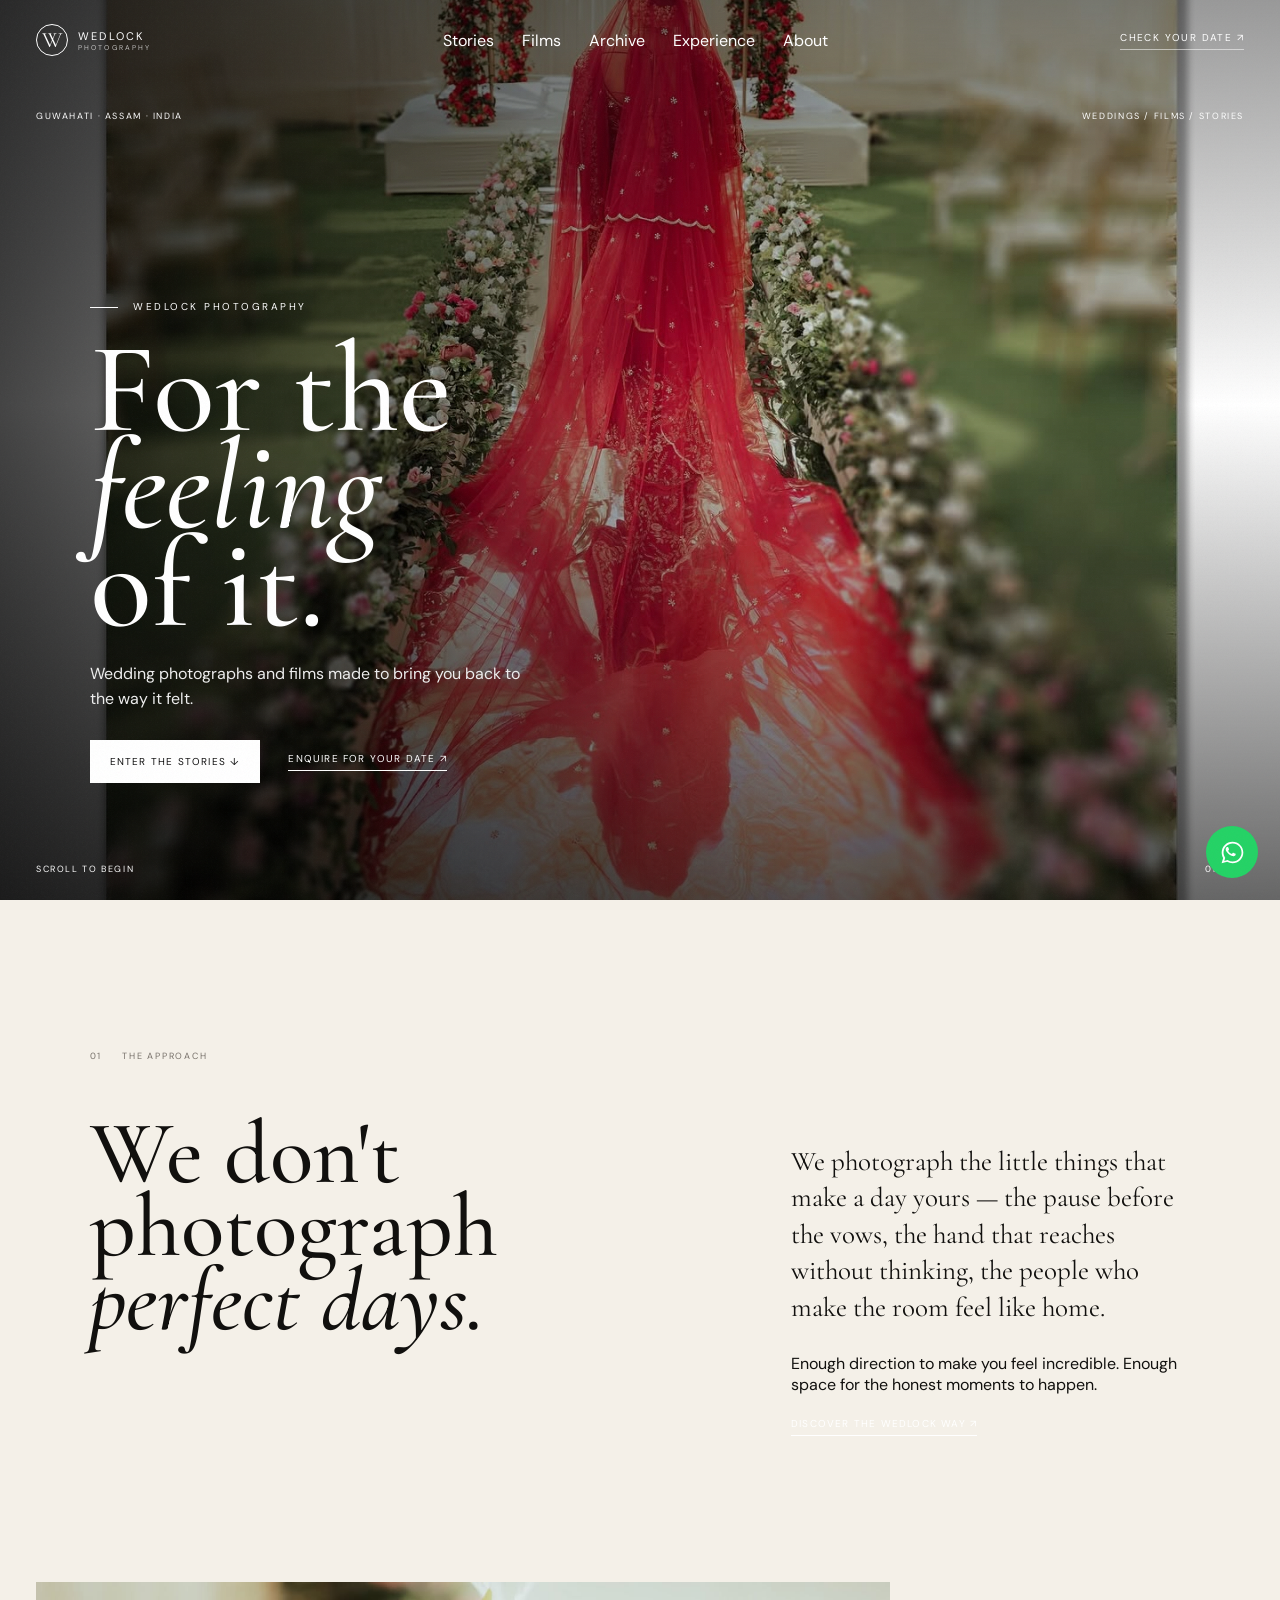
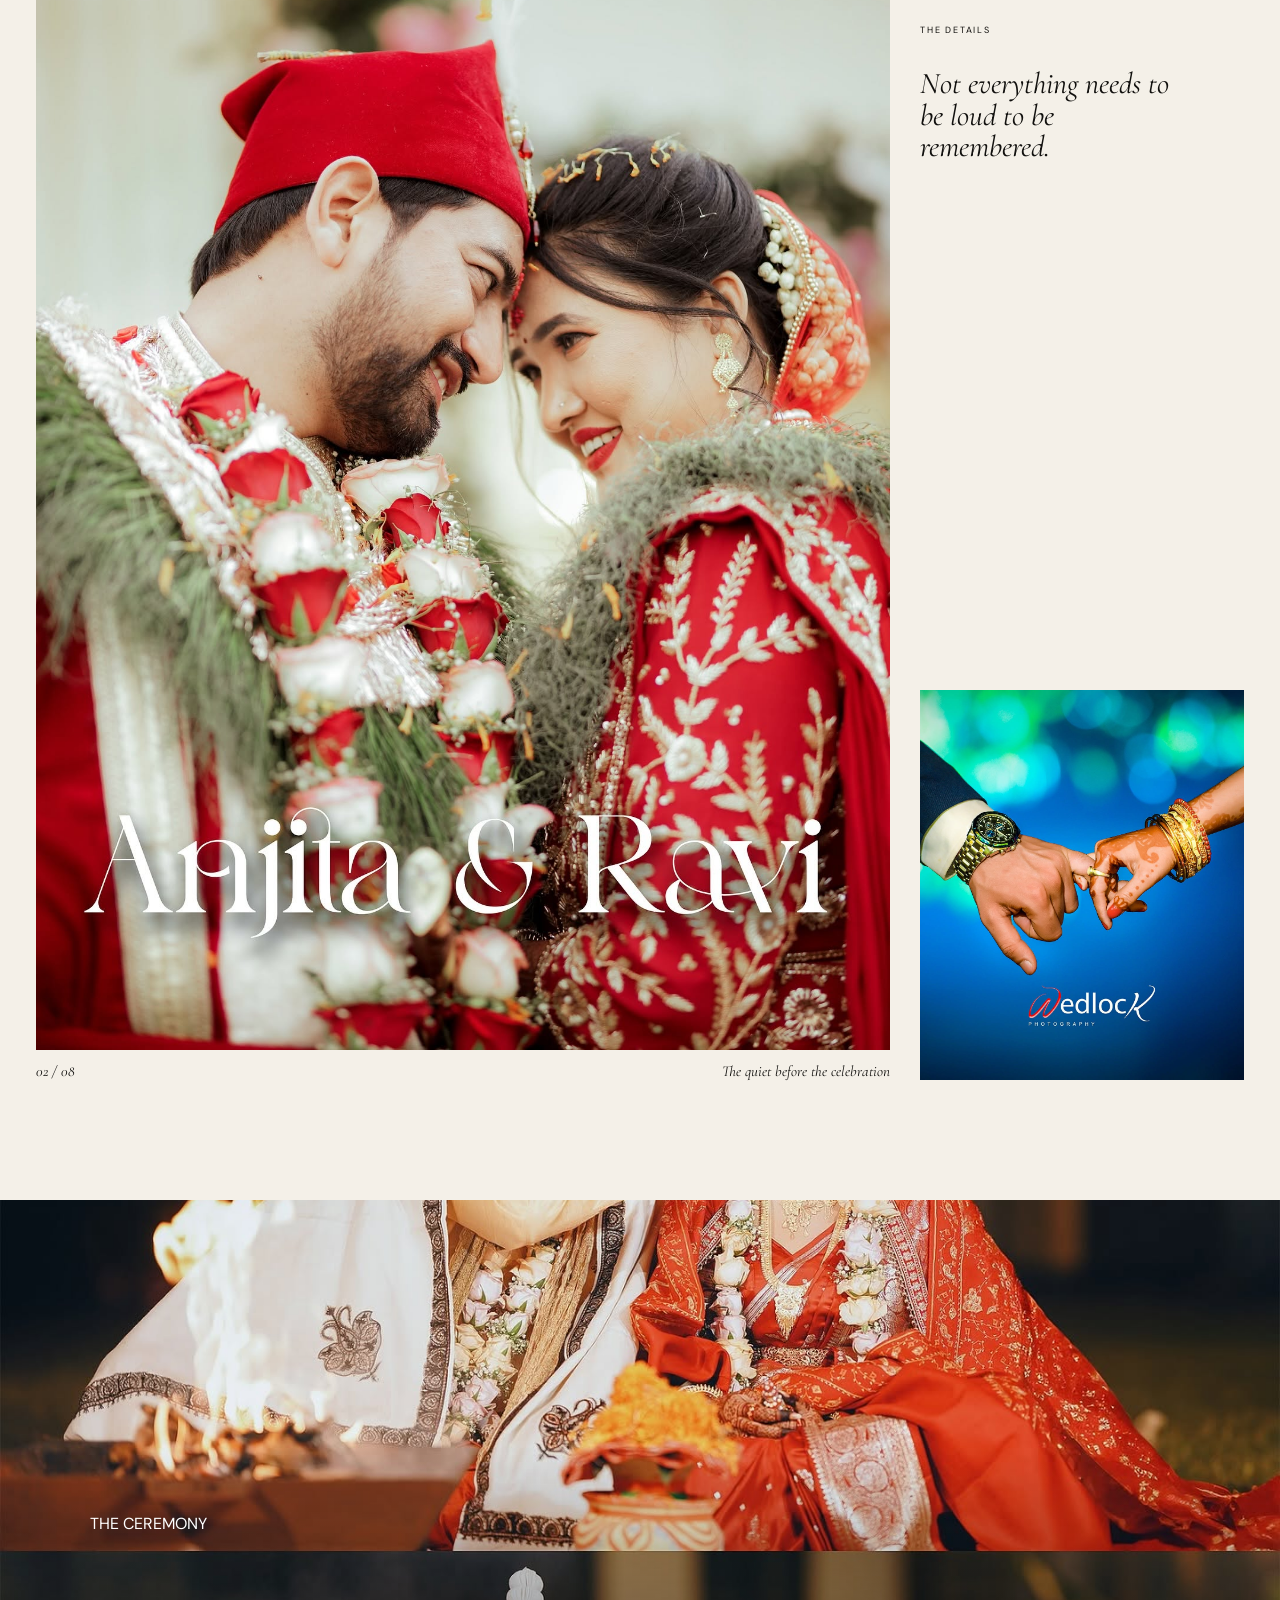
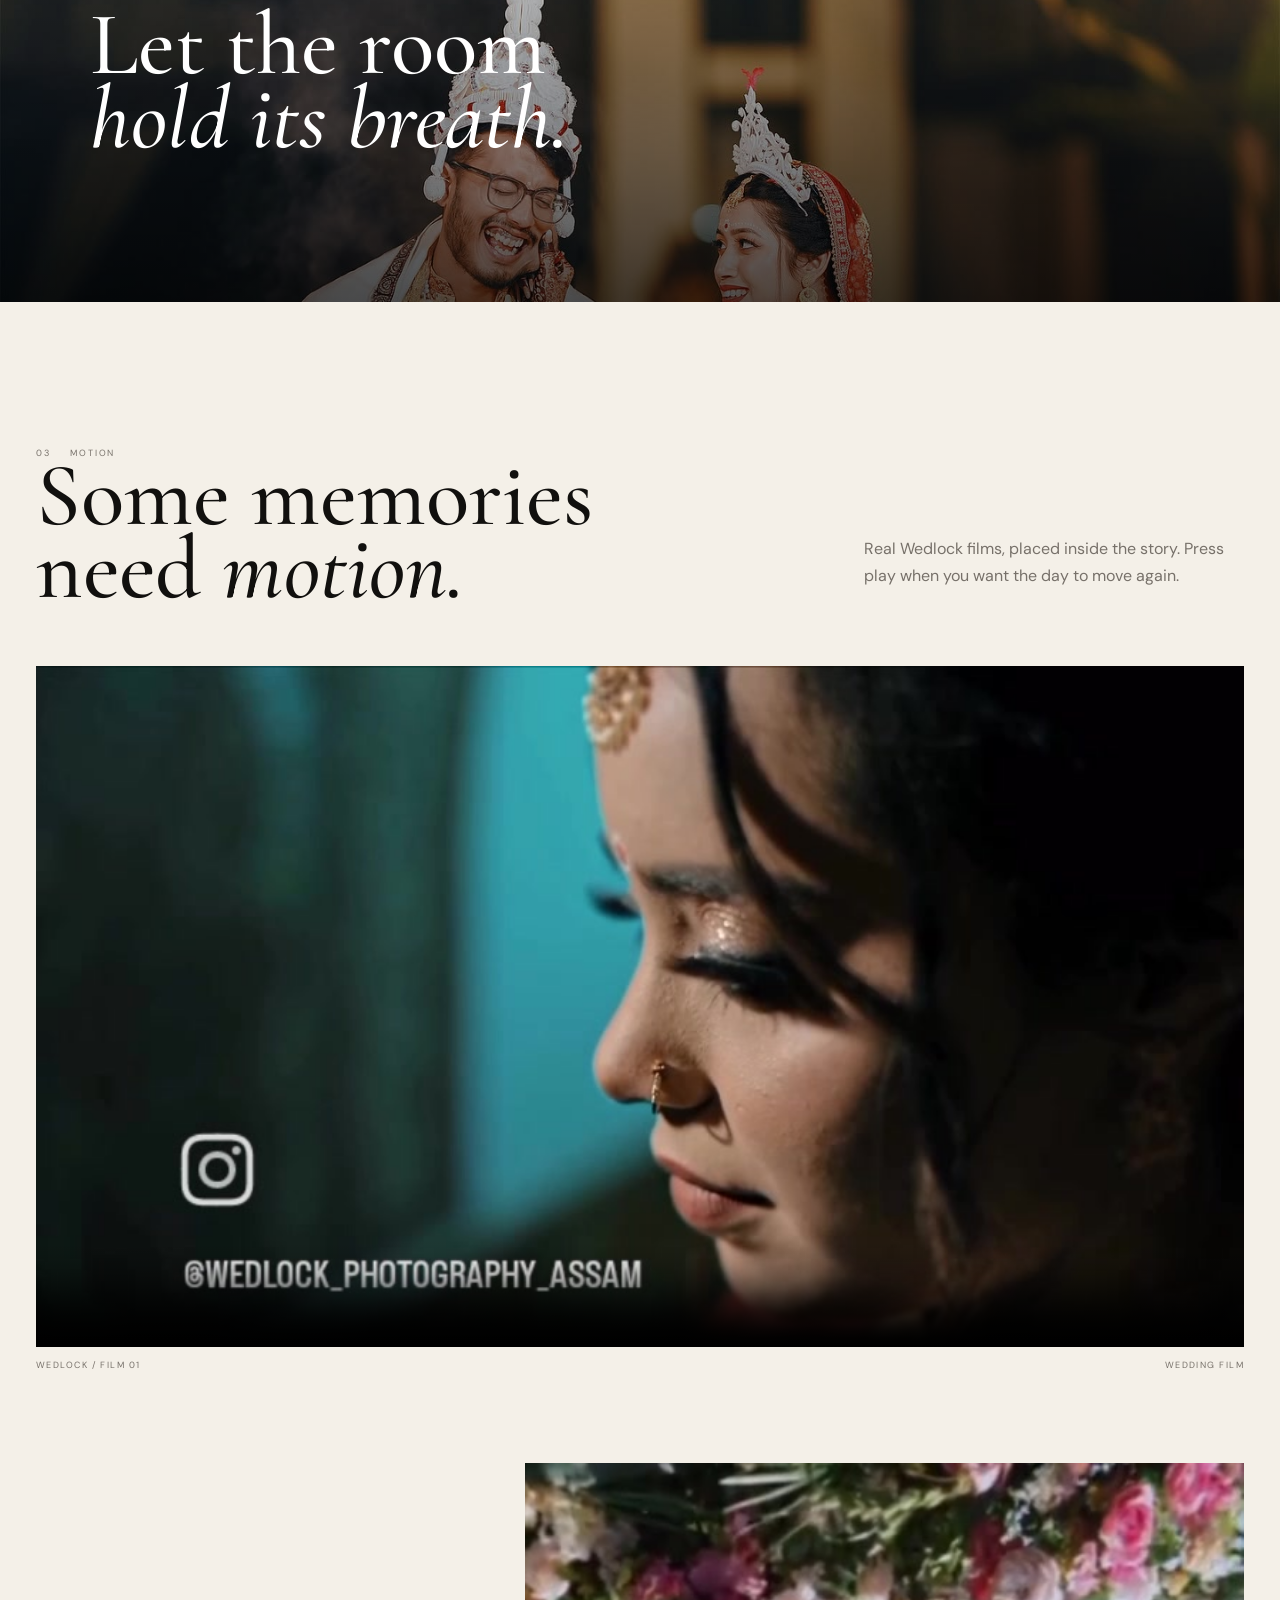
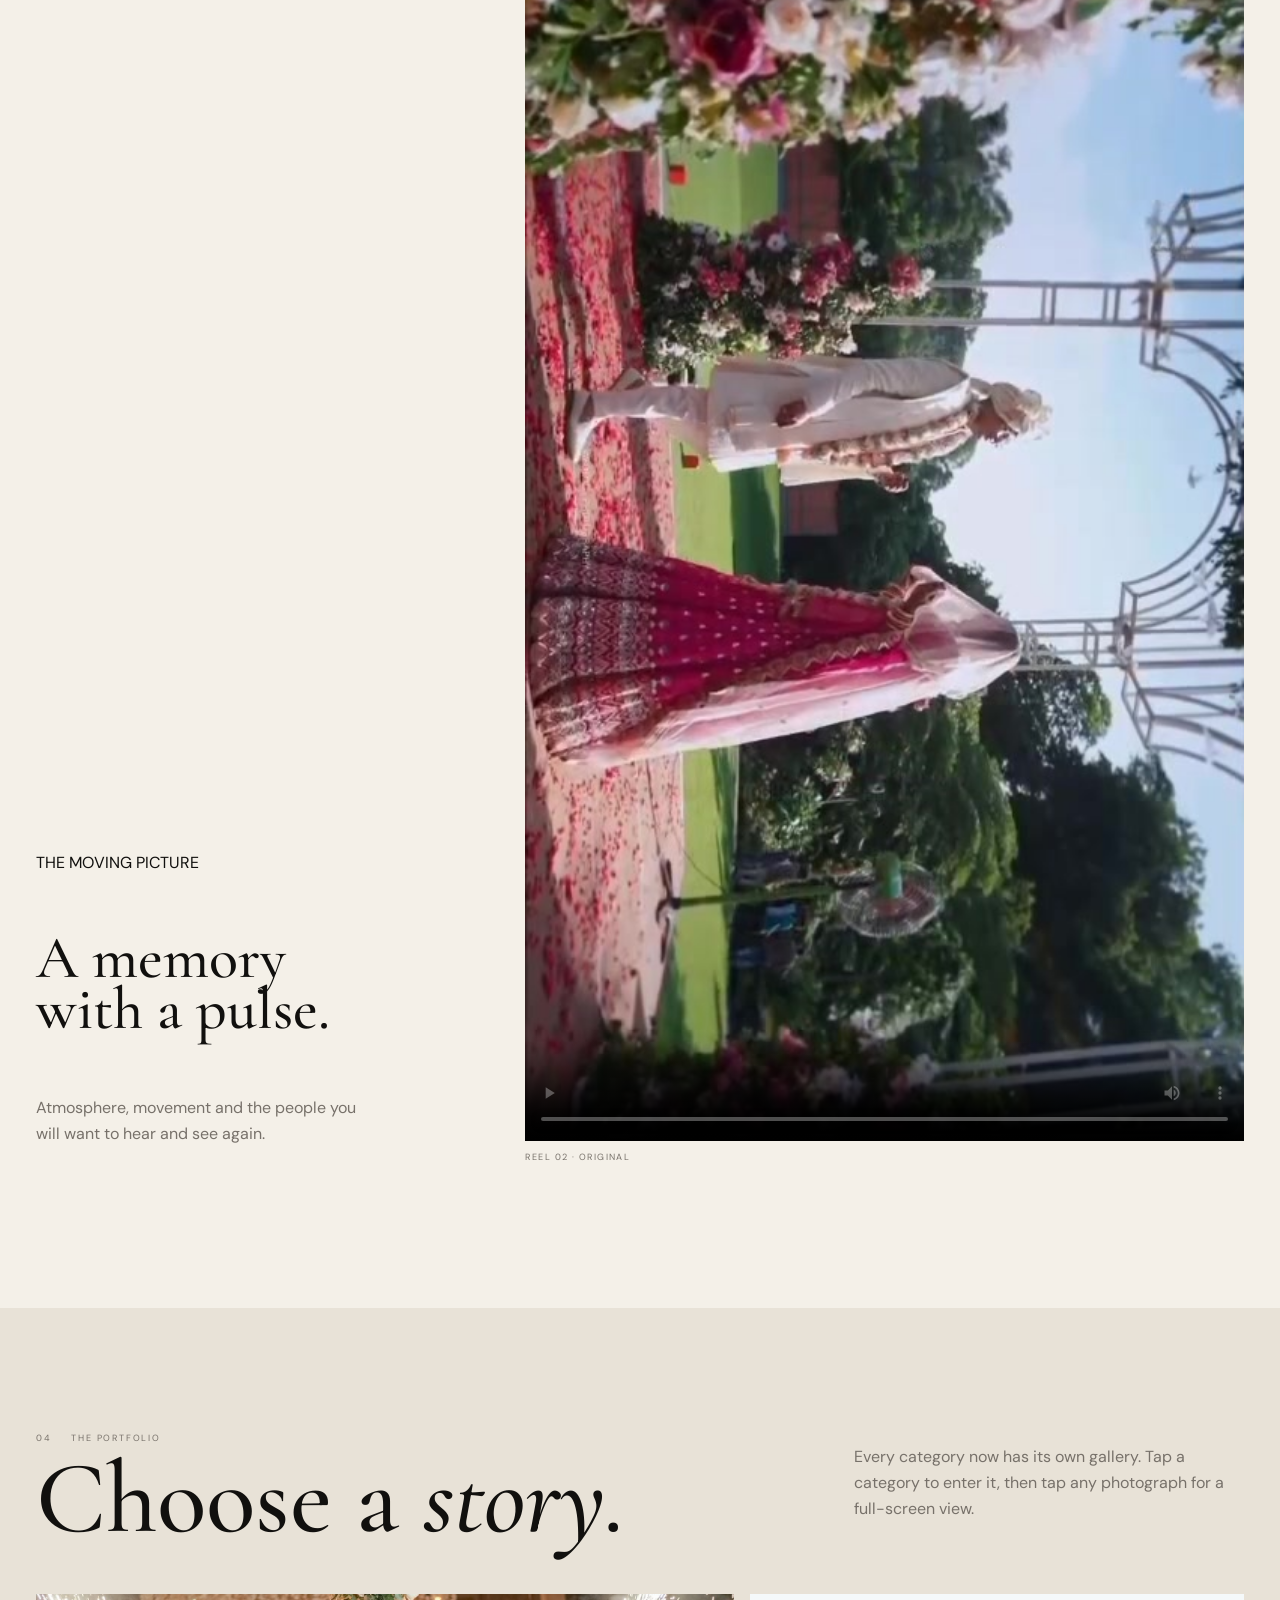
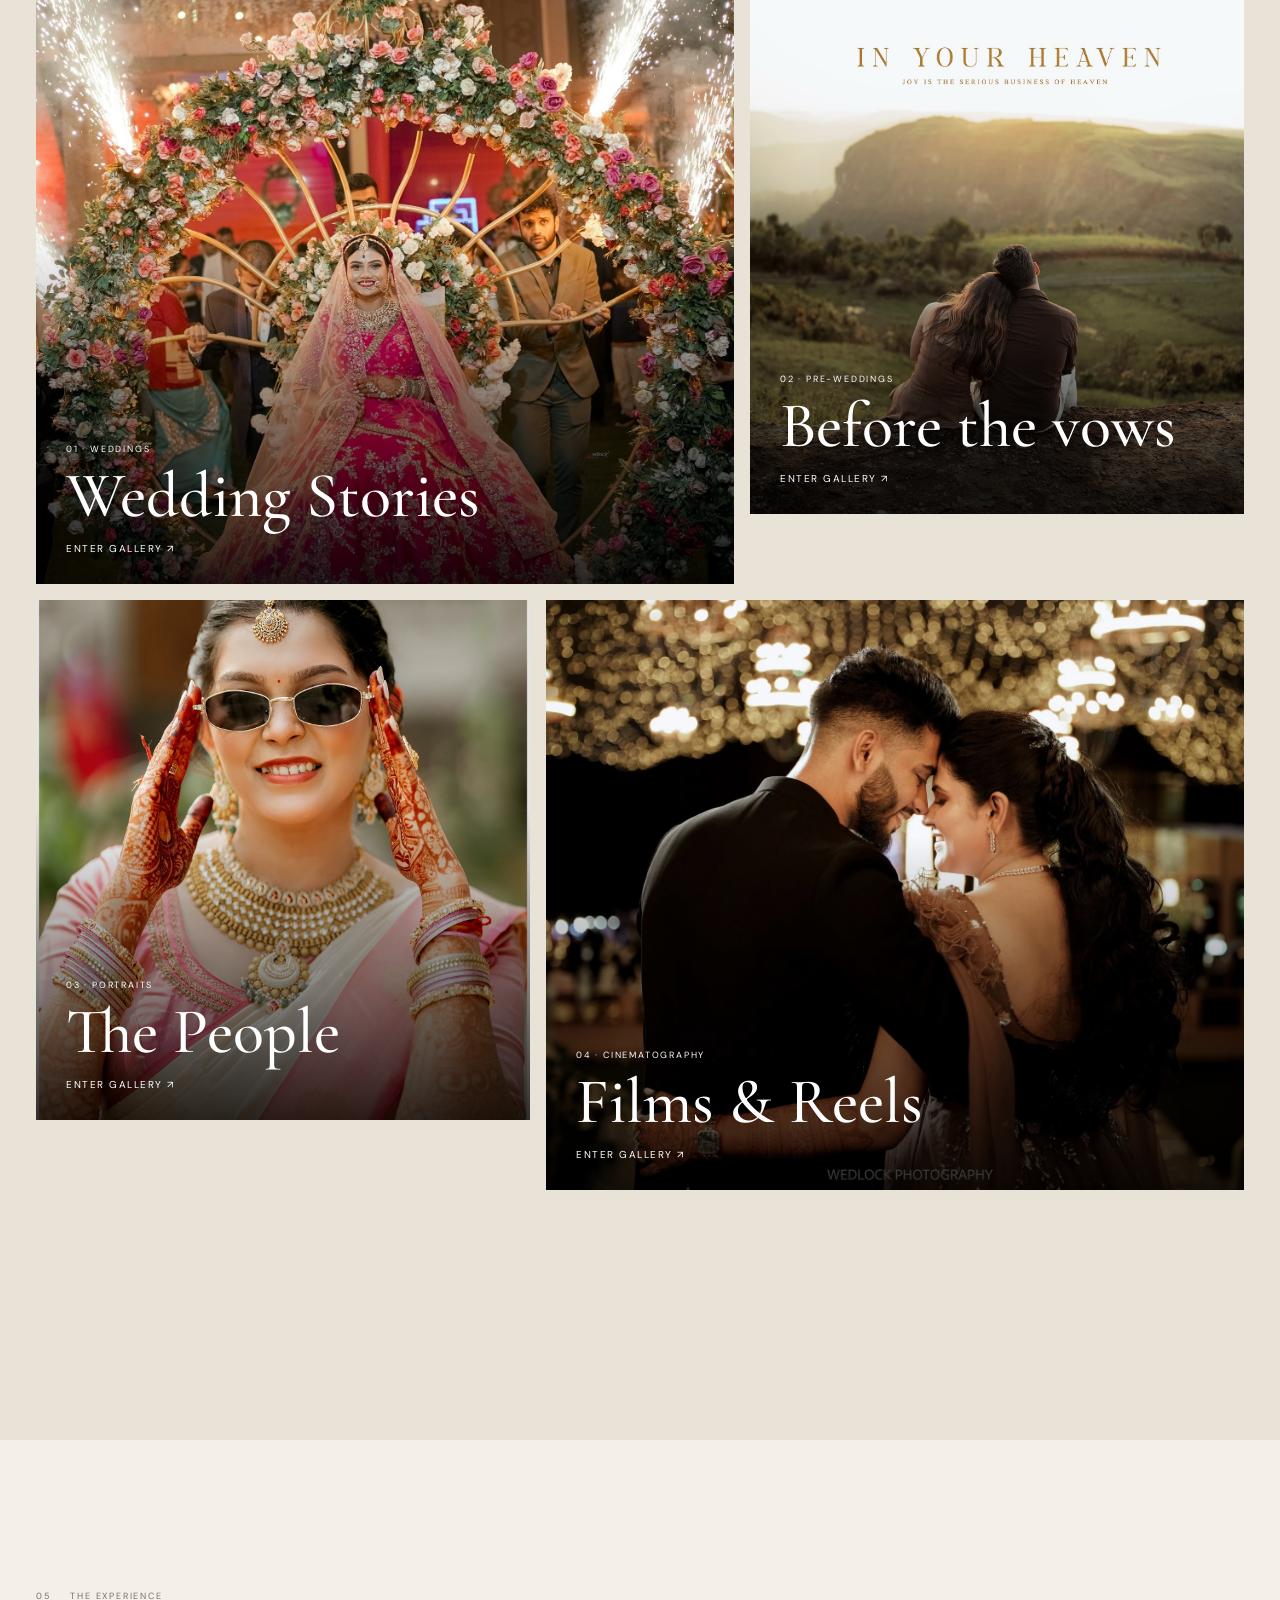
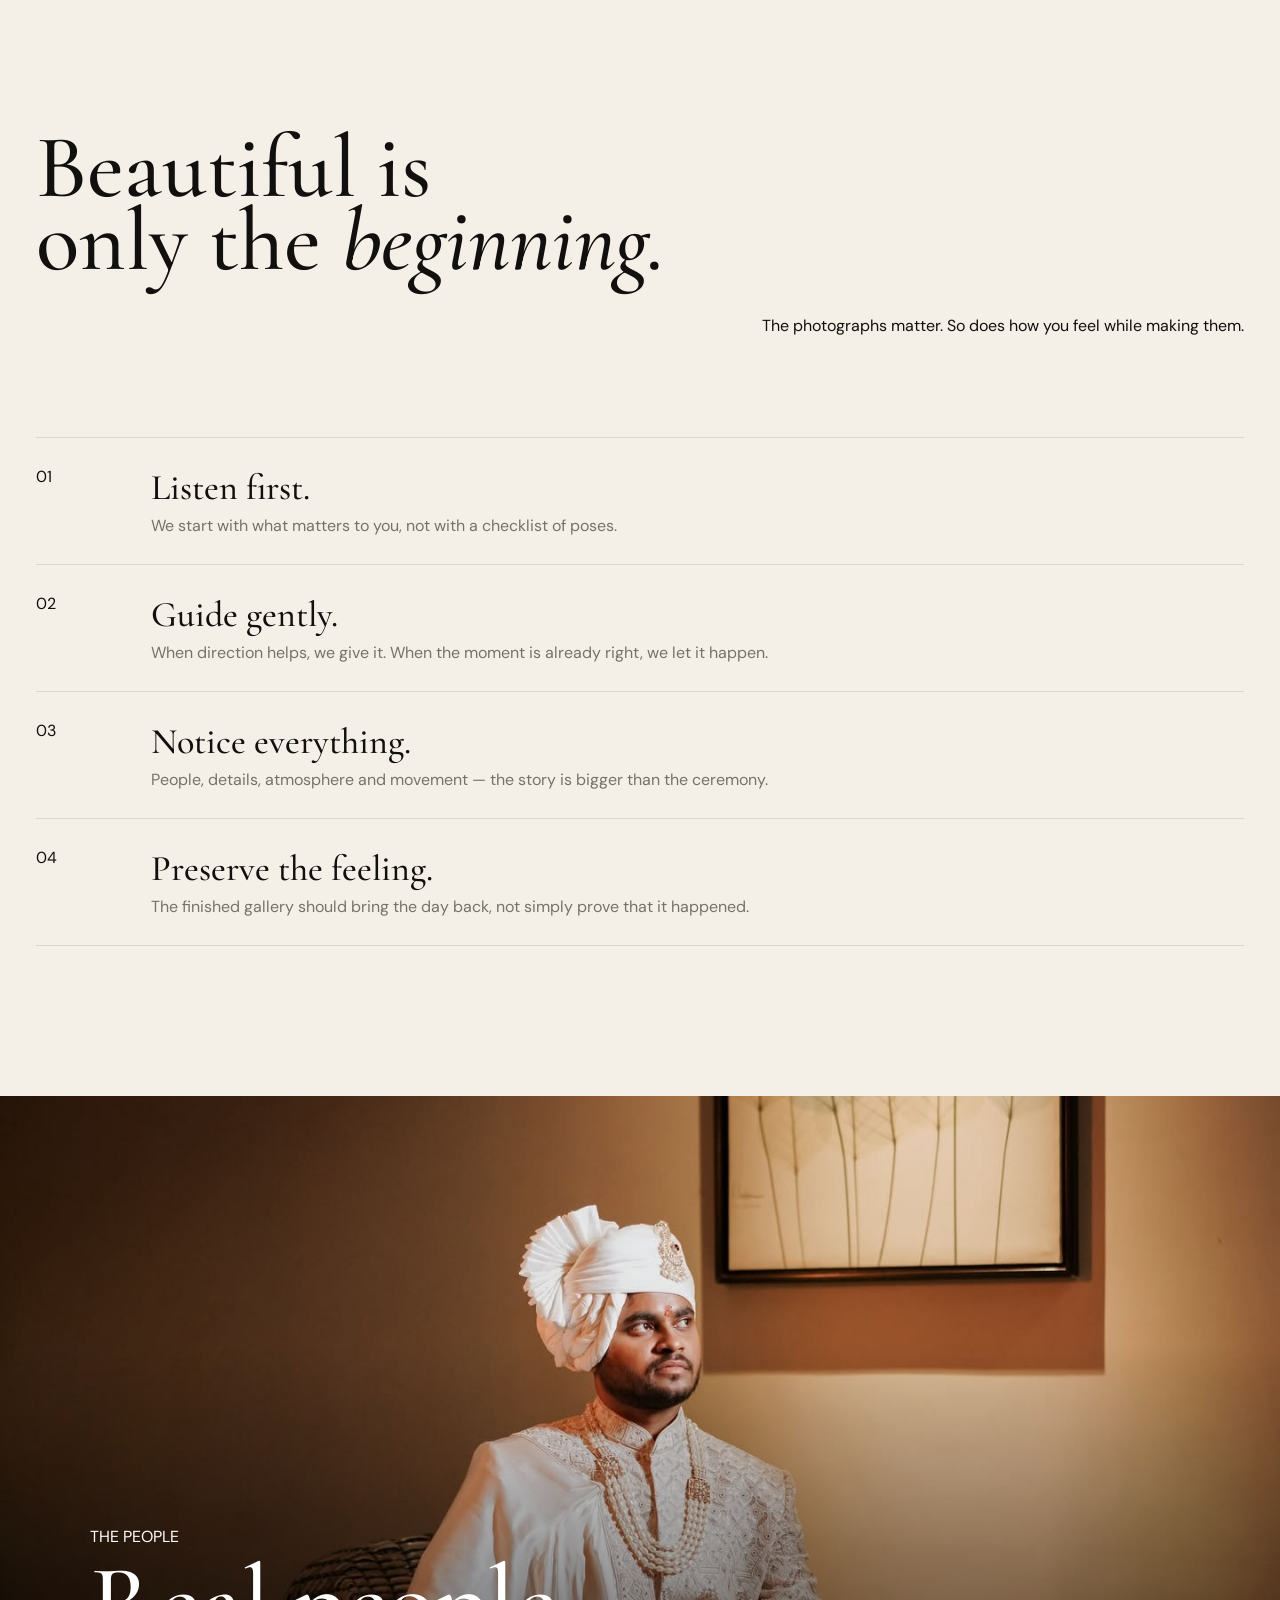
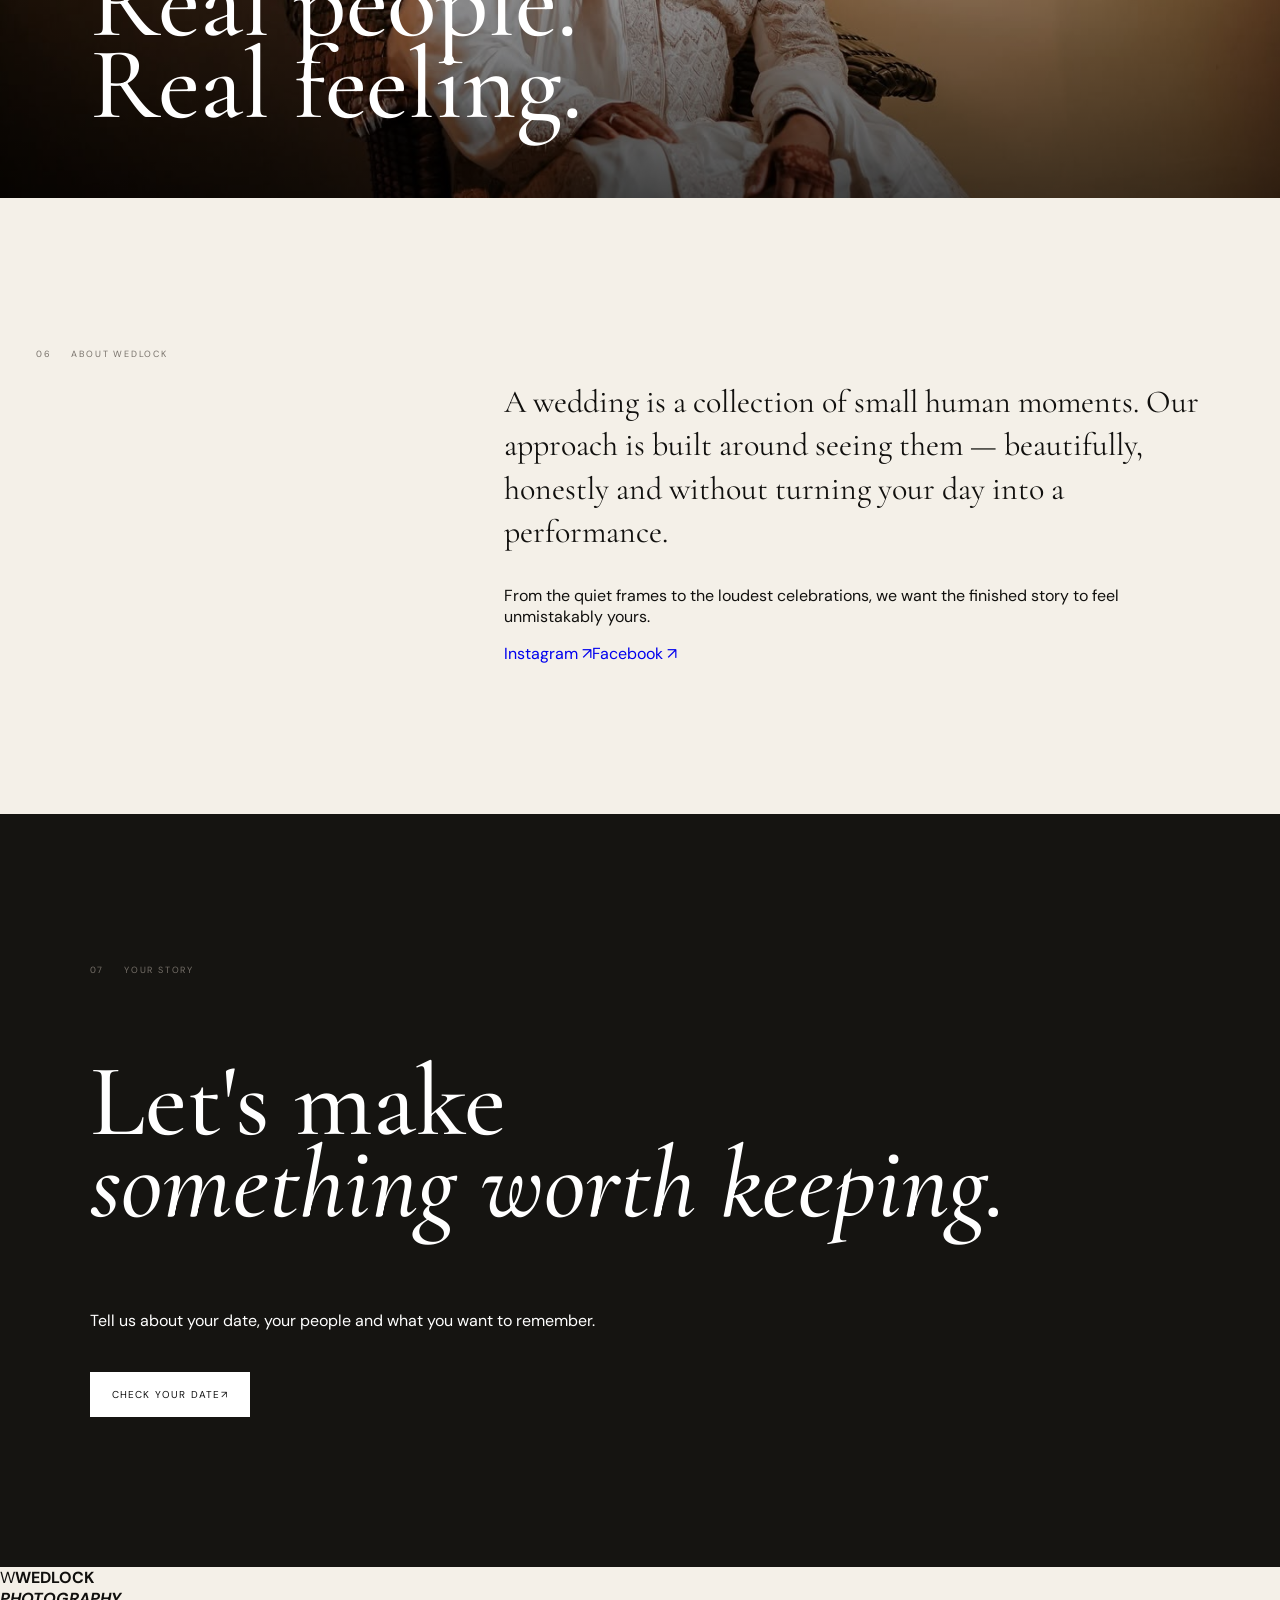
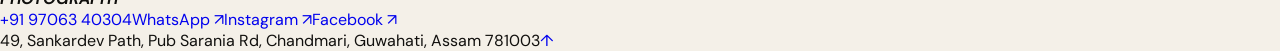
==== index.html @ f8079420 "Add files via upload" ====
<!doctype html>
<html lang="en">
<head>
<meta charset="utf-8">
<meta name="viewport" content="width=device-width,initial-scale=1,viewport-fit=cover">
<meta name="theme-color" content="#11100e">
<meta name="description" content="Wedlock Photography — wedding photography and cinematic films in Guwahati, Assam. Editorial imagery, honest moments and films made to be felt again.">
<link rel="canonical" href="https://googly-oss.github.io/wedlock-premium/">
<meta property="og:title" content="Wedlock Photography — Guwahati Wedding Photography & Films">
<meta property="og:description" content="Wedding stories photographed and filmed with an editorial eye and a documentary heart.">
<meta property="og:type" content="website">
<meta property="og:url" content="https://googly-oss.github.io/wedlock-premium/">
<meta property="og:image" content="assets/hero-cover.jpg">
<meta name="twitter:card" content="summary_large_image">
<title>Wedlock Photography — Guwahati Wedding Photography & Films</title>
<link rel="preconnect" href="https://fonts.googleapis.com">
<link rel="preconnect" href="https://fonts.gstatic.com" crossorigin>
<link href="https://fonts.googleapis.com/css2?family=Cormorant+Garamond:ital,wght@0,400;0,500;0,600;1,400;1,500&family=DM+Sans:wght@400;500;600&display=swap" rel="stylesheet">

<style>
:root{--ink:#11100e;--paper:#f4f0e8;--muted:#77716a;--line:#1b19151f;--serif:"Cormorant Garamond",Georgia,serif;--sans:"DM Sans",Arial,sans-serif}*{box-sizing:border-box}html{scroll-behavior:smooth}body{margin:0;background:var(--paper);color:var(--ink);font-family:var(--sans)}a{text-decoration:none}.grain{position:fixed;inset:0;pointer-events:none;z-index:100;opacity:.035;background-image:url("data:image/svg+xml,%3Csvg xmlns='http://www.w3.org/2000/svg' width='160' height='160'%3E%3Cfilter id='n'%3E%3CfeTurbulence baseFrequency='.8' numOctaves='3'/%3E%3C/filter%3E%3Crect width='100%25' height='100%25' filter='url(%23n)'/%3E%3C/svg%3E")}.progress{position:fixed;top:0;left:0;right:0;height:2px;z-index:200}.progress span{display:block;height:100%;width:0;background:#fff}.wrap{width:min(1240px,calc(100% - 72px));margin:auto}.site-nav{position:fixed;z-index:90;top:0;left:0;right:0;padding:24px 36px;display:flex;justify-content:space-between;align-items:center;color:#fff}.site-nav nav{display:flex;gap:28px}.site-nav a{color:#fff}.brand{display:flex;gap:10px;align-items:center}.brand-mark{width:32px;height:32px;border:1px solid #fff;border-radius:50%;display:grid;place-items:center;font:22px var(--serif)}.brand-name{font-size:11px;letter-spacing:.2em}.brand-name small{display:block;font-size:7px;letter-spacing:.3em;opacity:.7}.nav-link{font-size:10px;letter-spacing:.14em;text-transform:uppercase;border-bottom:1px solid #fff8;padding-bottom:5px}.menu{display:none}.hero{height:100svh;min-height:680px;position:relative;overflow:hidden;background:#111;color:#fff}.hero-photo{position:absolute;inset:0;width:100%;height:100%;object-fit:cover}.hero:after{content:"";position:absolute;inset:0;background:linear-gradient(90deg,#000b,transparent 65%),linear-gradient(0deg,#0009,transparent 55%,#0006)}.hero-topline,.hero-bottom{position:absolute;left:36px;right:36px;z-index:2;display:flex;justify-content:space-between;font-size:9px;letter-spacing:.18em}.hero-topline{top:110px}.hero-bottom{bottom:25px}.hero-content{position:absolute;z-index:3;left:7vw;bottom:13vh}.eyebrow{font-size:10px;letter-spacing:.25em}.eyebrow b{display:inline-block;width:28px;border-top:1px solid #fff;margin-right:10px;vertical-align:middle}.hero h1{font:500 clamp(72px,10vw,150px)/.76 var(--serif);margin:28px 0}.hero h1 em{font-style:italic}.hero-deck{max-width:440px;line-height:1.6;color:#eee}.hero-actions{display:flex;gap:28px;align-items:center;margin-top:28px}.button{padding:15px 20px;background:#fff;color:#111;font-size:10px;letter-spacing:.12em;text-transform:uppercase}.text-link{color:#fff;border-bottom:1px solid #fff;padding-bottom:5px;font-size:10px;letter-spacing:.12em;text-transform:uppercase}.manifesto{padding:150px 7vw}.section-index{font-size:9px;letter-spacing:.2em;color:var(--muted)}.section-index span{margin-left:16px}.manifesto-grid{display:grid;grid-template-columns:1.2fr .8fr;gap:8vw;margin-top:55px}.manifesto h2,.section-head h2{font:500 clamp(55px,7vw,100px)/.82 var(--serif);margin:0}.manifesto h2 em,.section-head em{font-style:italic}.lead{font:400 27px/1.35 var(--serif)}.story-spread{display:grid;grid-template-columns:1.45fr .55fr;gap:30px;padding-bottom:120px}.story-spread figure{margin:0}.story-spread img{display:block;width:100%;height:100%;object-fit:cover}.spread-main{min-height:680px}.caption{display:flex;justify-content:space-between;padding-top:12px;font:italic 15px var(--serif)}.spread-aside{display:flex;flex-direction:column;justify-content:space-between}.aside-copy{padding:35px 0}.aside-copy span{font-size:9px;letter-spacing:.2em}.aside-copy p{font:italic 30px/1.05 var(--serif);max-width:250px}.aside-photo{height:390px}.image-break,.portrait-break{height:78vh;min-height:550px;position:relative;overflow:hidden;color:#fff}.image-break img,.portrait-break img{width:100%;height:100%;object-fit:cover}.image-break:after,.portrait-break:after{content:"";position:absolute;inset:0;background:linear-gradient(0deg,#000a,transparent 65%)}.image-break-copy,.portrait-break>div{position:absolute;z-index:2;left:7vw;bottom:8vh}.image-break h2{font:500 clamp(58px,7vw,105px)/.82 var(--serif)}.films{padding:145px 0}.section-head{display:flex;justify-content:space-between;align-items:end;margin-bottom:60px}.section-head>p{max-width:380px;color:var(--muted);line-height:1.7}.film-primary video,.reel video{width:100%;display:block;background:#000}.film-meta{display:flex;justify-content:space-between;padding:12px 0;color:var(--muted);font-size:9px;letter-spacing:.16em}.film-row{display:grid;grid-template-columns:.7fr 1.3fr;gap:8vw;align-items:end;margin-top:80px}.film-note h3{font:500 60px/.85 var(--serif)}.film-note p{max-width:320px;color:var(--muted);line-height:1.6}.reel span{display:block;color:var(--muted);font-size:9px;letter-spacing:.16em;padding-top:10px}.portfolio{background:#e8e2d7;padding:120px 0 150px}.portfolio-head{display:flex;justify-content:space-between;align-items:end;gap:50px;margin-bottom:55px}.portfolio-head h2{font:500 clamp(65px,8vw,115px)/.78 var(--serif);margin:15px 0 0}.portfolio-head h2 em{font-style:italic}.portfolio-head p{max-width:390px;color:var(--muted);line-height:1.65}.category-grid{display:grid;grid-template-columns:repeat(12,1fr);gap:16px}.category-card{position:relative;display:block;height:590px;overflow:hidden;color:#fff;background:#111}.category-card.wide{grid-column:span 7}.category-card:not(.wide){grid-column:span 5;height:520px}.category-card:nth-child(3){height:520px}.category-card img{width:100%;height:100%;object-fit:cover;transition:transform .9s cubic-bezier(.2,.7,.2,1)}.category-card:after{content:"";position:absolute;inset:0;background:linear-gradient(0deg,#000c,transparent 60%)}.category-card:hover img{transform:scale(1.045)}.category-card>div{position:absolute;z-index:2;left:30px;right:30px;bottom:27px}.category-card small{font-size:9px;letter-spacing:.2em}.category-card h3{font:500 clamp(43px,5vw,78px)/.82 var(--serif);margin:13px 0}.category-card span{font-size:10px;letter-spacing:.15em;text-transform:uppercase}.dedicated-galleries{margin-top:100px}.dedicated-gallery{display:none;padding-top:30px}.dedicated-gallery:target{display:block}.gallery-head{display:flex;justify-content:space-between;align-items:end;border-top:1px solid var(--line);padding-top:28px;margin-bottom:28px}.gallery-head span{font-size:9px;letter-spacing:.2em;color:var(--muted)}.gallery-head h3{font:500 62px/.85 var(--serif);margin:12px 0 0}.gallery-head a{color:#111;font-size:10px;letter-spacing:.14em;text-transform:uppercase;border-bottom:1px solid #111;padding-bottom:5px}.photo-grid{display:grid;grid-template-columns:repeat(12,1fr);gap:12px}.photo-grid button{position:relative;border:0;padding:0;min-height:300px;overflow:hidden;background:#111;cursor:pointer}.photo-grid button:nth-child(3n+1){grid-column:span 5}.photo-grid button:nth-child(3n+2){grid-column:span 4}.photo-grid button:nth-child(3n){grid-column:span 3}.photo-grid img{width:100%;height:100%;min-height:300px;object-fit:cover;display:block;transition:transform .6s}.photo-grid button:hover img{transform:scale(1.035)}.photo-grid b{position:absolute;left:14px;bottom:12px;color:#fff;font:italic 17px var(--serif);text-shadow:0 2px 8px #000}.video-grid{display:grid;grid-template-columns:1.4fr .6fr;gap:16px}.video-grid figure{margin:0}.video-grid video{width:100%;display:block;background:#000}.video-grid figcaption{padding:10px 0;font:italic 20px var(--serif)}.experience{padding:150px 0}.experience-intro{display:flex;justify-content:space-between;align-items:end;margin:55px 0 85px}.experience-intro h2{font:500 clamp(55px,7vw,100px)/.82 var(--serif)}.experience-list{border-top:1px solid var(--line)}.experience-list article{display:grid;grid-template-columns:90px 1fr;gap:25px;padding:28px 0;border-bottom:1px solid var(--line)}.experience-list h3{font:500 36px var(--serif);margin:0 0 6px}.experience-list p{margin:0;color:var(--muted)}.portrait-break strong{display:block;font:500 clamp(60px,8vw,115px)/.8 var(--serif);margin-top:15px}.about{display:grid;grid-template-columns:.35fr .65fr;gap:70px;padding:150px 0}.about-copy{max-width:700px}.about-copy .lead{font-size:32px}.contact{background:#151411;color:#fff;padding:150px 7vw}.contact h2{font:500 clamp(64px,8vw,120px)/.8 var(--serif)}.contact h2 em{font-style:italic}.contact-button{display:inline-flex;background:#fff;color:#111;padding:16px 22px;margin-top:25px;font-size:10px;letter-spacing:.12em;text-transform:uppercase}.float-wa{position:fixed;right:22px;bottom:22px;width:52px;height:52px;border-radius:50%;background:#25d366;color:#fff;z-index:80;display:grid;place-items:center}.float-wa svg{width:27px}.lightbox{position:fixed;inset:0;background:#080806f5;z-index:300;display:none;align-items:center;justify-content:center;padding:40px}.lightbox.open{display:flex}.lightbox img{max-width:90vw;max-height:85vh;object-fit:contain}.lb-close,.lb-prev,.lb-next{position:absolute;border:0;background:none;color:#fff;font-size:30px;cursor:pointer}.lb-close{right:25px;top:15px}.lb-prev{left:25px}.lb-next{right:25px}.lb-caption{position:absolute;bottom:20px;color:#fff;font:italic 18px var(--serif)}.mobile-menu{display:none}
@media(max-width:900px){.site-nav{padding:18px}.site-nav nav,.nav-link{display:none}.menu{display:block;background:none;border:0}.menu i{display:block;width:23px;border-top:1px solid #fff;margin:7px}.mobile-menu{position:fixed;inset:0;background:#111;z-index:85;padding:110px 25px;flex-direction:column;gap:25px}.mobile-menu.open{display:flex}.mobile-menu a{color:#fff;font:42px var(--serif)}.hero{min-height:680px}.hero-topline,.hero-bottom{left:18px;right:18px;font-size:8px}.hero-topline{top:88px}.hero-content{left:20px;right:20px;bottom:12vh}.hero h1{font-size:76px}.hero-actions{gap:18px;flex-wrap:wrap}.manifesto{padding:100px 20px}.manifesto-grid,.story-spread,.film-row,.about{grid-template-columns:1fr}.wrap{width:calc(100% - 36px)}.spread-main{min-height:470px}.aside-photo{height:300px}.image-break,.portrait-break{height:65vh;min-height:500px}.films{padding:100px 0}.section-head,.portfolio-head,.experience-intro{display:block}.portfolio{padding:80px 18px 110px}.category-grid{display:block}.category-card,.category-card.wide,.category-card:not(.wide){height:510px;margin-bottom:12px}.dedicated-galleries{margin-top:70px}.gallery-head{display:block}.gallery-head h3{font-size:48px}.gallery-head a{display:inline-block;margin-top:18px}.photo-grid{grid-template-columns:1fr 1fr}.photo-grid button,.photo-grid button:nth-child(3n+1),.photo-grid button:nth-child(3n+2),.photo-grid button:nth-child(3n){grid-column:span 1;min-height:230px}.photo-grid img{min-height:230px}.video-grid{grid-template-columns:1fr}.experience{padding:100px 0}.experience-intro{margin:50px 0}.experience-list article{grid-template-columns:45px 1fr}.about{padding:100px 0}.contact{padding:100px 20px}footer{grid-template-columns:1fr!important}.hero-topline span:last-child{display:none}}
</style></head>
<body id="top">
<div class="progress"><span></span></div><div class="grain"></div>
<header class="site-nav">
  <a class="brand" href="#top" aria-label="Wedlock Photography home"><span class="brand-mark">W</span><span class="brand-name">WEDLOCK<small>PHOTOGRAPHY</small></span></a>
  <nav><a href="#stories">Stories</a><a href="#films">Films</a><a href="#archive">Archive</a><a href="#experience">Experience</a><a href="#about">About</a></nav>
  <a class="nav-link" href="https://wa.me/919706340304?text=Hi%20Wedlock%20Photography%2C%20I%27d%20like%20to%20check%20my%20wedding%20date." target="_blank" rel="noopener">Check your date <span>↗</span></a>
  <button class="menu" aria-label="Open navigation" aria-expanded="false"><i></i><i></i></button>
</header>
<div class="mobile-menu" aria-hidden="true"><a href="#stories">Stories</a><a href="#films">Films</a><a href="#archive">Archive</a><a href="#experience">Experience</a><a href="#about">About</a><a href="#contact">Enquire ↗</a></div>

<main>
<section class="hero" aria-label="Wedlock Photography">
  <img class="hero-photo" src="assets/hero-cover.jpg" alt="Bride in a red veil walking toward a floral wedding mandap" fetchpriority="high">
  <div class="hero-shade"></div>
  <div class="hero-topline"><span>GUWAHATI · ASSAM · INDIA</span><span>WEDDINGS / FILMS / STORIES</span></div>
  <div class="hero-content">
    <p class="eyebrow"><b></b> WEDLOCK PHOTOGRAPHY</p>
    <h1>For the<br><em>feeling</em><br>of it.</h1>
    <p class="hero-deck">Wedding photographs and films made to bring you back to the way it felt.</p>
    <div class="hero-actions"><a class="button button-light" href="#stories">Enter the stories <span>↓</span></a><a class="text-link light" href="#contact">Enquire for your date <span>↗</span></a></div>
  </div>
  <div class="hero-bottom"><span>SCROLL TO BEGIN</span><span>01 / 08</span></div>
</section>

<section class="manifesto" id="stories">
  <div class="section-index">01 <span>THE APPROACH</span></div>
  <div class="manifesto-grid">
    <h2>We don't photograph<br><em>perfect days.</em></h2>
    <div class="manifesto-copy"><p class="lead">We photograph the little things that make a day yours — the pause before the vows, the hand that reaches without thinking, the people who make the room feel like home.</p><p>Enough direction to make you feel incredible. Enough space for the honest moments to happen.</p><a class="text-link dark" href="#experience">Discover the Wedlock way <span>↗</span></a></div>
  </div>
</section>

<section class="story-spread wrap">
  <div class="spread-main reveal"><figure><img src="assets/489008714_18303630982235892_7115099439980177030_n.jpg" alt="Couple sharing an intimate wedding moment" loading="lazy"></figure><div class="caption"><span>02 / 08</span><em>The quiet before the celebration</em></div></div>
  <div class="spread-aside">
    <div class="aside-copy"><span>THE DETAILS</span><p>Not everything needs to be loud to be remembered.</p></div>
    <figure class="aside-photo reveal"><img src="assets/502936986_3991486881168148_254042313940759573_n.jpg" alt="Wedding rings and details" loading="lazy"></figure>
  </div>
</section>

<section class="image-break"><img src="assets/476478696_18297188137235892_8116715826056152956_n.jpg" alt="Couple during a wedding ceremony" loading="lazy"><div class="image-break-copy"><span>THE CEREMONY</span><h2>Let the room<br><em>hold its breath.</em></h2></div></section>

<section class="films wrap" id="films">
  <div class="section-head"><div><div class="section-index">03 <span>MOTION</span></div><h2>Some memories<br>need <em>motion.</em></h2></div><p>Real Wedlock films, placed inside the story. Press play when you want the day to move again.</p></div>
  <div class="film-primary reveal"><video controls playsinline preload="metadata" poster="assets/videos/film-poster-v2.jpg"><source src="assets/videos/wedlock-wedding-film.mp4" type="video/mp4"></video><div class="film-meta"><span>WEDLOCK / FILM 01</span><span>WEDDING FILM</span></div></div>
  <div class="film-row"><div class="film-note"><span>THE MOVING PICTURE</span><h3>A memory<br>with a pulse.</h3><p>Atmosphere, movement and the people you will want to hear and see again.</p></div><div class="reel reveal"><video controls playsinline preload="metadata" poster="assets/videos/reel-poster-v2.jpg"><source src="assets/videos/wedlock-reel-corrected.mp4" type="video/mp4"></video><span>REEL 02 · ORIGINAL</span></div></div>
</section>

<section class="portfolio" id="archive">
  <div class="wrap portfolio-head"><div><div class="section-index">04 <span>THE PORTFOLIO</span></div><h2>Choose a <em>story.</em></h2></div><p>Every category now has its own gallery. Tap a category to enter it, then tap any photograph for a full-screen view.</p></div>
  <div class="category-grid wrap">
    <a class="category-card wide" href="#gallery-weddings"><img src="assets/476832887_1030130719155169_2231081494425700678_n.jpg" alt="Wedding ceremony"><div><small>01 · WEDDINGS</small><h3>Wedding Stories</h3><span>Enter gallery ↗</span></div></a>
    <a class="category-card" href="#gallery-pre"><img src="assets/731239330_18362867773235892_8558618630797494442_n.jpg" alt="Pre-wedding couple"><div><small>02 · PRE-WEDDINGS</small><h3>Before the vows</h3><span>Enter gallery ↗</span></div></a>
    <a class="category-card" href="#gallery-portraits"><img src="assets/746791389_18365890123235892_8615561848903815686_n.jpg" alt="Bridal portrait"><div><small>03 · PORTRAITS</small><h3>The People</h3><span>Enter gallery ↗</span></div></a>
    <a class="category-card wide" href="#gallery-cinematography"><img src="assets/673116682_18353572582235892_1438724044032364556_n.jpg" alt="Wedding celebration"><div><small>04 · CINEMATOGRAPHY</small><h3>Films & Reels</h3><span>Enter gallery ↗</span></div></a>
  </div>
  <div class="dedicated-galleries wrap">
    <div class="dedicated-gallery" id="gallery-weddings"><div class="gallery-head"><div><span>WEDDINGS</span><h3>The Wedding Archive</h3></div><a href="#archive">← Categories</a></div><div class="photo-grid">
      <button data-full="assets/476832887_1030130719155169_2231081494425700678_n.jpg"><img src="assets/476832887_1030130719155169_2231081494425700678_n.jpg" alt="Bride beneath floral canopy"><b>Ceremony</b></button>
      <button data-full="assets/489008714_18303630982235892_7115099439980177030_n.jpg"><img src="assets/489008714_18303630982235892_7115099439980177030_n.jpg" alt="Couple sharing an intimate wedding moment"><b>Quiet moment</b></button>
      <button data-full="assets/673116682_18353572582235892_1438724044032364556_n.jpg"><img src="assets/673116682_18353572582235892_1438724044032364556_n.jpg" alt="Couple at reception"><b>Reception</b></button>
      <button data-full="assets/476504262_18297442234235892_7427912056293936288_n.jpg"><img src="assets/476504262_18297442234235892_7427912056293936288_n.jpg" alt="Couple in silhouette"><b>After dark</b></button>
      <button data-full="assets/484189990_18301134367235892_7075359121839824386_n.jpg"><img src="assets/484189990_18301134367235892_7075359121839824386_n.jpg" alt="Traditional couple"><b>The promise</b></button>
      <button data-full="assets/598555963_18335563234235892_3533336574849758892_n.jpg"><img src="assets/598555963_18335563234235892_3533336574849758892_n.jpg" alt="Couple beneath wedding flowers"><b>Together</b></button>
      <button data-full="assets/476395746_1029420442559530_704016730041002977_n.jpg"><img src="assets/476395746_1029420442559530_704016730041002977_n.jpg" alt="Bride getting ready"><b>Getting ready</b></button>
      <button data-full="assets/476361342_1030130495821858_8909431232088547644_n.jpg"><img src="assets/476361342_1030130495821858_8909431232088547644_n.jpg" alt="Wedding celebration under lights"><b>Celebration</b></button>
    </div></div>
    <div class="dedicated-gallery" id="gallery-pre"><div class="gallery-head"><div><span>PRE-WEDDINGS</span><h3>Before the Vows</h3></div><a href="#archive">← Categories</a></div><div class="photo-grid">
      <button data-full="assets/731239330_18362867773235892_8558618630797494442_n.jpg"><img src="assets/731239330_18362867773235892_8558618630797494442_n.jpg" alt="Couple in a wide landscape"><b>In your heaven</b></button>
      <button data-full="assets/53300017_2195380244112163_5619985228169740288_n.jpg"><img src="assets/53300017_2195380244112163_5619985228169740288_n.jpg" alt="Couple against blue architecture"><b>Blue hour</b></button>
      <button data-full="assets/487960984_1068181338683440_7361226082642042941_n.jpg"><img src="assets/487960984_1068181338683440_7361226082642042941_n.jpg" alt="Couple outdoors"><b>Quiet frames</b></button>
      <button data-full="assets/488944127_18303631030235892_3258513115128438240_n.jpg"><img src="assets/488944127_18303631030235892_3258513115128438240_n.jpg" alt="Bride from behind"><b>Between moments</b></button>
    </div></div>
    <div class="dedicated-gallery" id="gallery-portraits"><div class="gallery-head"><div><span>PORTRAITS</span><h3>The People</h3></div><a href="#archive">← Categories</a></div><div class="photo-grid">
      <button data-full="assets/746791389_18365890123235892_8615561848903815686_n.jpg"><img src="assets/746791389_18365890123235892_8615561848903815686_n.jpg" alt="Bridal portrait"><b>The bride</b></button>
      <button data-full="assets/483605934_18301134403235892_2125914917805569480_n.jpg"><img src="assets/483605934_18301134403235892_2125914917805569480_n.jpg" alt="Bride in red veil"><b>Red veil</b></button>
      <button data-full="assets/97029761_2554944524822398_1876931413073199104_n.jpg"><img src="assets/97029761_2554944524822398_1876931413073199104_n.jpg" alt="Bride beside car"><b>Between moments</b></button>
      <button data-full="assets/589018174_18335563234235892_2361226160045509008_n.jpg"><img src="assets/589018174_18335563234235892_2361226160045509008_n.jpg" alt="Groom portrait"><b>The groom</b></button>
      <button data-full="assets/671234544_18353572657235892_777577946738352007_n.jpg"><img src="assets/671234544_18353572657235892_777577946738352007_n.jpg" alt="Bride reflection portrait"><b>Reflection</b></button>
    </div></div>
    <div class="dedicated-gallery" id="gallery-cinematography"><div class="gallery-head"><div><span>CINEMATOGRAPHY</span><h3>Films & Reels</h3></div><a href="#archive">← Categories</a></div><div class="video-grid">
      <figure><video controls playsinline preload="metadata" poster="assets/videos/film-poster-v2.jpg"><source src="assets/videos/wedlock-wedding-film.mp4" type="video/mp4"></video><figcaption>Wedding Film</figcaption></figure>
      <figure><video controls playsinline preload="metadata" poster="assets/videos/reel-poster-v2.jpg"><source src="assets/videos/wedlock-reel-corrected.mp4" type="video/mp4"></video><figcaption>Original Reel</figcaption></figure>
    </div></div>
  </div>
</section>

<section class="experience wrap" id="experience">
  <div class="section-index">05 <span>THE EXPERIENCE</span></div>
  <div class="experience-intro"><h2>Beautiful is<br>only the <em>beginning.</em></h2><p>The photographs matter. So does how you feel while making them.</p></div>
  <div class="experience-list">
    <article><span>01</span><div><h3>Listen first.</h3><p>We start with what matters to you, not with a checklist of poses.</p></div></article>
    <article><span>02</span><div><h3>Guide gently.</h3><p>When direction helps, we give it. When the moment is already right, we let it happen.</p></div></article>
    <article><span>03</span><div><h3>Notice everything.</h3><p>People, details, atmosphere and movement — the story is bigger than the ceremony.</p></div></article>
    <article><span>04</span><div><h3>Preserve the feeling.</h3><p>The finished gallery should bring the day back, not simply prove that it happened.</p></div></article>
  </div>
</section>

<section class="portrait-break"><img src="assets/589018174_18335563213235892_2361226160045509008_n.jpg" alt="Groom portrait in traditional attire" loading="lazy"><div><span>THE PEOPLE</span><strong>Real people.<br>Real feeling.</strong></div></section>

<section class="about wrap" id="about">
  <div class="about-label"><div class="section-index">06 <span>ABOUT WEDLOCK</span></div></div>
  <div class="about-copy"><p class="lead">A wedding is a collection of small human moments. Our approach is built around seeing them — beautifully, honestly and without turning your day into a performance.</p><p>From the quiet frames to the loudest celebrations, we want the finished story to feel unmistakably yours.</p><div class="socials"><a href="https://www.instagram.com/wedlock_photography_assam/" target="_blank" rel="noopener">Instagram ↗</a><a href="https://www.facebook.com/wedlockphotography2018" target="_blank" rel="noopener">Facebook ↗</a></div></div>
</section>

<section class="contact" id="contact">
  <div class="contact-inner"><div class="section-index">07 <span>YOUR STORY</span></div><h2>Let's make<br><em>something worth keeping.</em></h2><p>Tell us about your date, your people and what you want to remember.</p><a class="contact-button" href="https://wa.me/919706340304?text=Hi%20Wedlock%20Photography%2C%20I%27d%20like%20to%20check%20my%20wedding%20date." target="_blank" rel="noopener">Check your date <span>↗</span></a></div>
</section>
</main>

<footer><div class="footer-brand"><span>W</span><strong>WEDLOCK<br><em>PHOTOGRAPHY</em></strong></div><div class="footer-links"><a href="tel:+919706340304">+91 97063 40304</a><a href="https://wa.me/919706340304" target="_blank" rel="noopener">WhatsApp ↗</a><a href="https://www.instagram.com/wedlock_photography_assam/" target="_blank" rel="noopener">Instagram ↗</a><a href="https://www.facebook.com/wedlockphotography2018" target="_blank" rel="noopener">Facebook ↗</a></div><div class="footer-meta"><span>49, Sankardev Path, Pub Sarania Rd, Chandmari, Guwahati, Assam 781003</span><a href="#top" class="back-top" aria-label="Back to top">↑</a></div></footer>
<div class="lightbox" aria-hidden="true"><button class="lb-close" aria-label="Close image">×</button><button class="lb-prev" aria-label="Previous image">←</button><img alt="" src=""><button class="lb-next" aria-label="Next image">→</button><div class="lb-caption"></div></div>
<a class="float-wa" href="https://wa.me/919706340304?text=Hi%20Wedlock%20Photography%2C%20I%27d%20like%20to%20check%20my%20wedding%20date." target="_blank" rel="noopener" aria-label="WhatsApp Wedlock Photography"><svg viewBox="0 0 32 32" aria-hidden="true"><path fill="currentColor" d="M19.11 17.2c-.29-.15-1.72-.85-1.99-.95-.27-.1-.46-.15-.66.15-.19.29-.75.95-.92 1.14-.17.19-.34.22-.63.07-.29-.15-1.22-.45-2.32-1.43-.86-.77-1.44-1.72-1.61-2.01-.17-.29-.02-.45.13-.6.13-.13.29-.34.44-.51.15-.17.19-.29.29-.49.1-.19.05-.36-.02-.51-.07-.15-.66-1.59-.9-2.18-.24-.58-.48-.5-.66-.51h-.56c-.19 0-.49.07-.75.36-.27.29-1.02 1-1.02 2.43s1.05 2.82 1.19 3.02c.15.19 2.06 3.14 4.99 4.4.7.3 1.24.48 1.67.61.7.22 1.34.19 1.84.12.56-.08 1.72-.7 1.96-1.38.24-.68.24-1.26.17-1.38-.07-.12-.27-.19-.56-.34z"/><path fill="currentColor" d="M16.01 3.2c-7.06 0-12.8 5.74-12.8 12.8 0 2.26.59 4.47 1.72 6.41L3.08 28.8l6.55-1.72a12.74 12.74 0 0 0 6.38 1.72h.01c7.05 0 12.79-5.74 12.79-12.8S23.06 3.2 16.01 3.2zm0 23.46h-.01a10.61 10.61 0 0 1-5.41-1.47l-.39-.23-3.89 1.02 1.04-3.79-.25-.39a10.65 10.65 0 1 1 8.91 4.86z"/></svg></a>

<script>
(()=>{const bar=document.querySelector('.progress span');addEventListener('scroll',()=>{const h=document.documentElement.scrollHeight-innerHeight;bar.style.width=(h?scrollY/h*100:0)+'%'},{passive:true});const menu=document.querySelector('.menu'),mm=document.querySelector('.mobile-menu');if(menu&&mm){menu.onclick=()=>{const o=menu.getAttribute('aria-expanded')==='true';menu.setAttribute('aria-expanded',!o);mm.classList.toggle('open',!o)};mm.querySelectorAll('a').forEach(a=>a.onclick=()=>{menu.setAttribute('aria-expanded','false');mm.classList.remove('open')})}const lb=document.querySelector('.lightbox');if(!lb)return;const img=lb.querySelector('img'),cap=lb.querySelector('.lb-caption'),prev=lb.querySelector('.lb-prev'),next=lb.querySelector('.lb-next');let items=[],i=0;function show(){const b=items[i];img.src=b.dataset.full;img.alt=b.querySelector('img').alt;cap.textContent=b.querySelector('b')?.textContent||''}function open(b){items=[...b.closest('.photo-grid').querySelectorAll('button')];i=items.indexOf(b);show();lb.classList.add('open');document.body.style.overflow='hidden'}function close(){lb.classList.remove('open');document.body.style.overflow=''}document.querySelectorAll('.photo-grid button').forEach(b=>b.onclick=()=>open(b));lb.querySelector('.lb-close').onclick=close;prev.onclick=()=>{i=(i-1+items.length)%items.length;show()};next.onclick=()=>{i=(i+1)%items.length;show()};lb.onclick=e=>{if(e.target===lb)close()};document.onkeydown=e=>{if(!lb.classList.contains('open'))return;if(e.key==='Escape')close();if(e.key==='ArrowLeft')prev.click();if(e.key==='ArrowRight')next.click()}})();
</script></body>
</html>
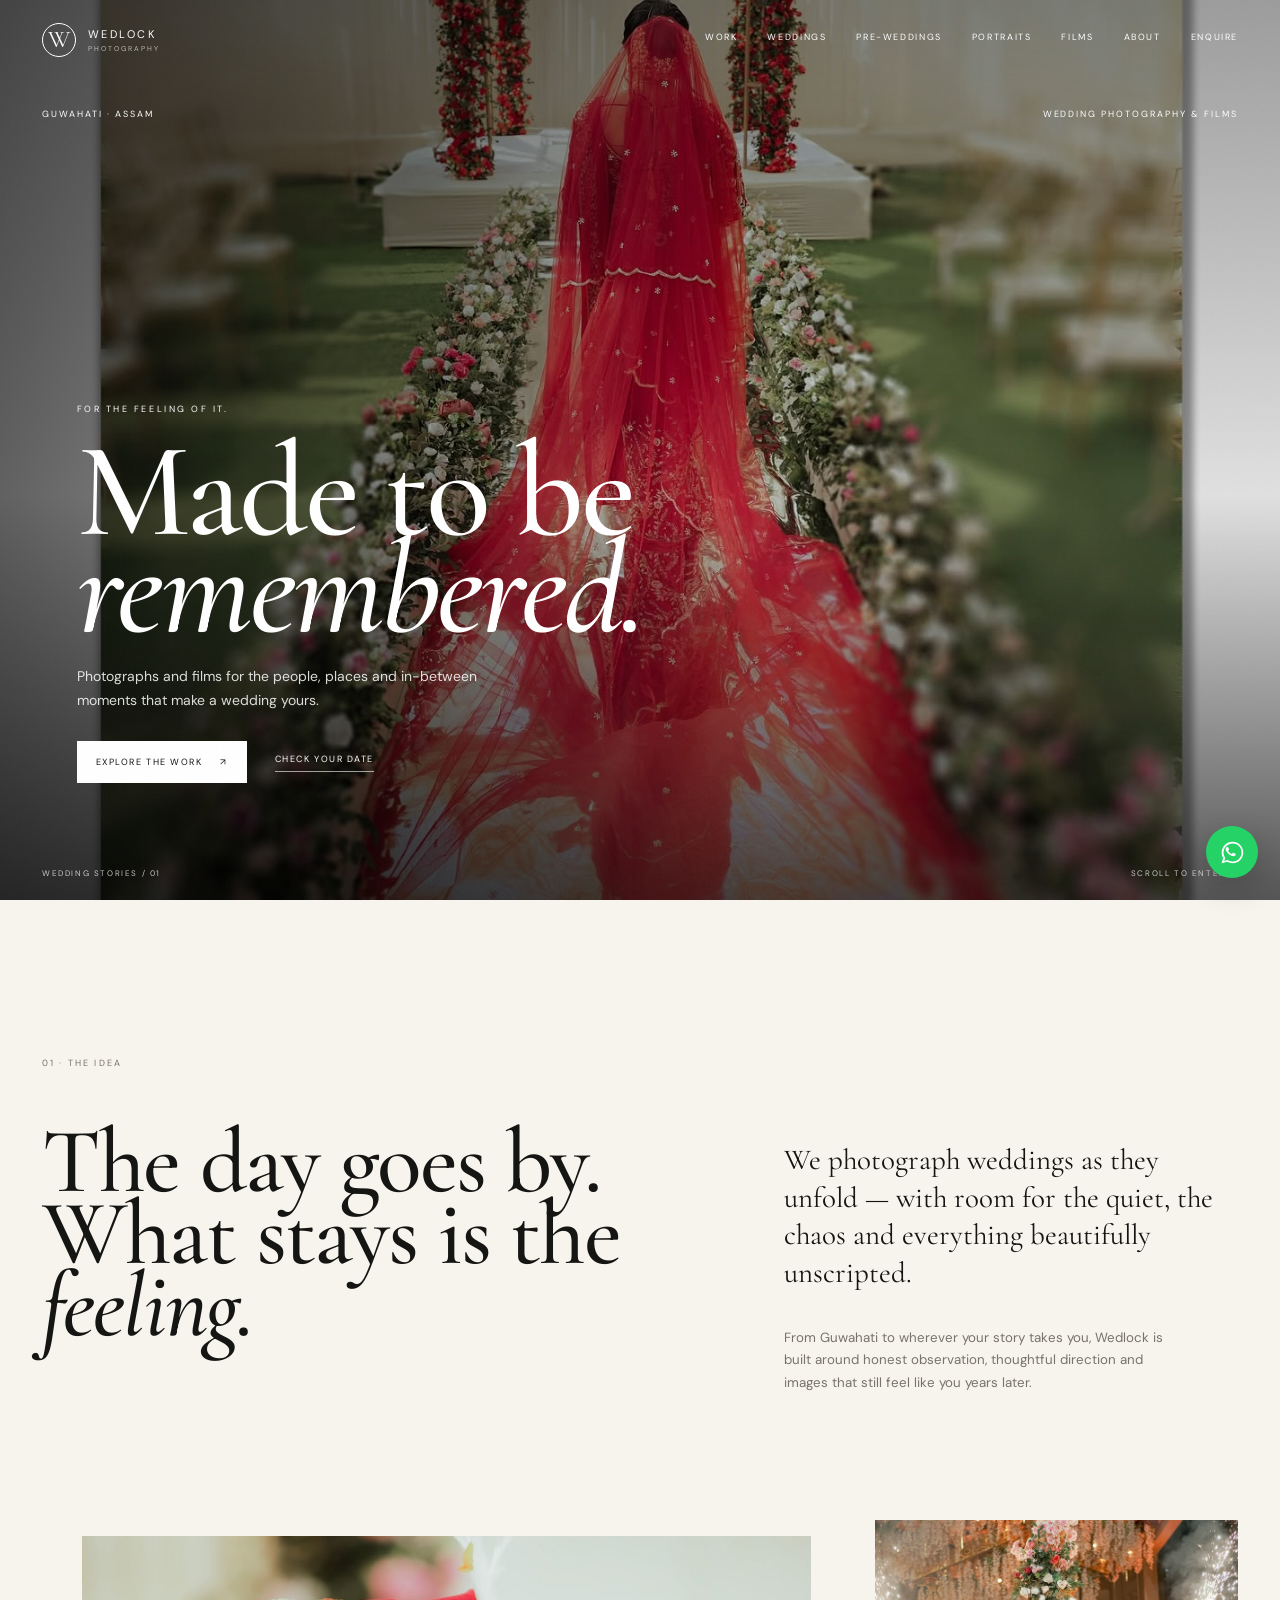
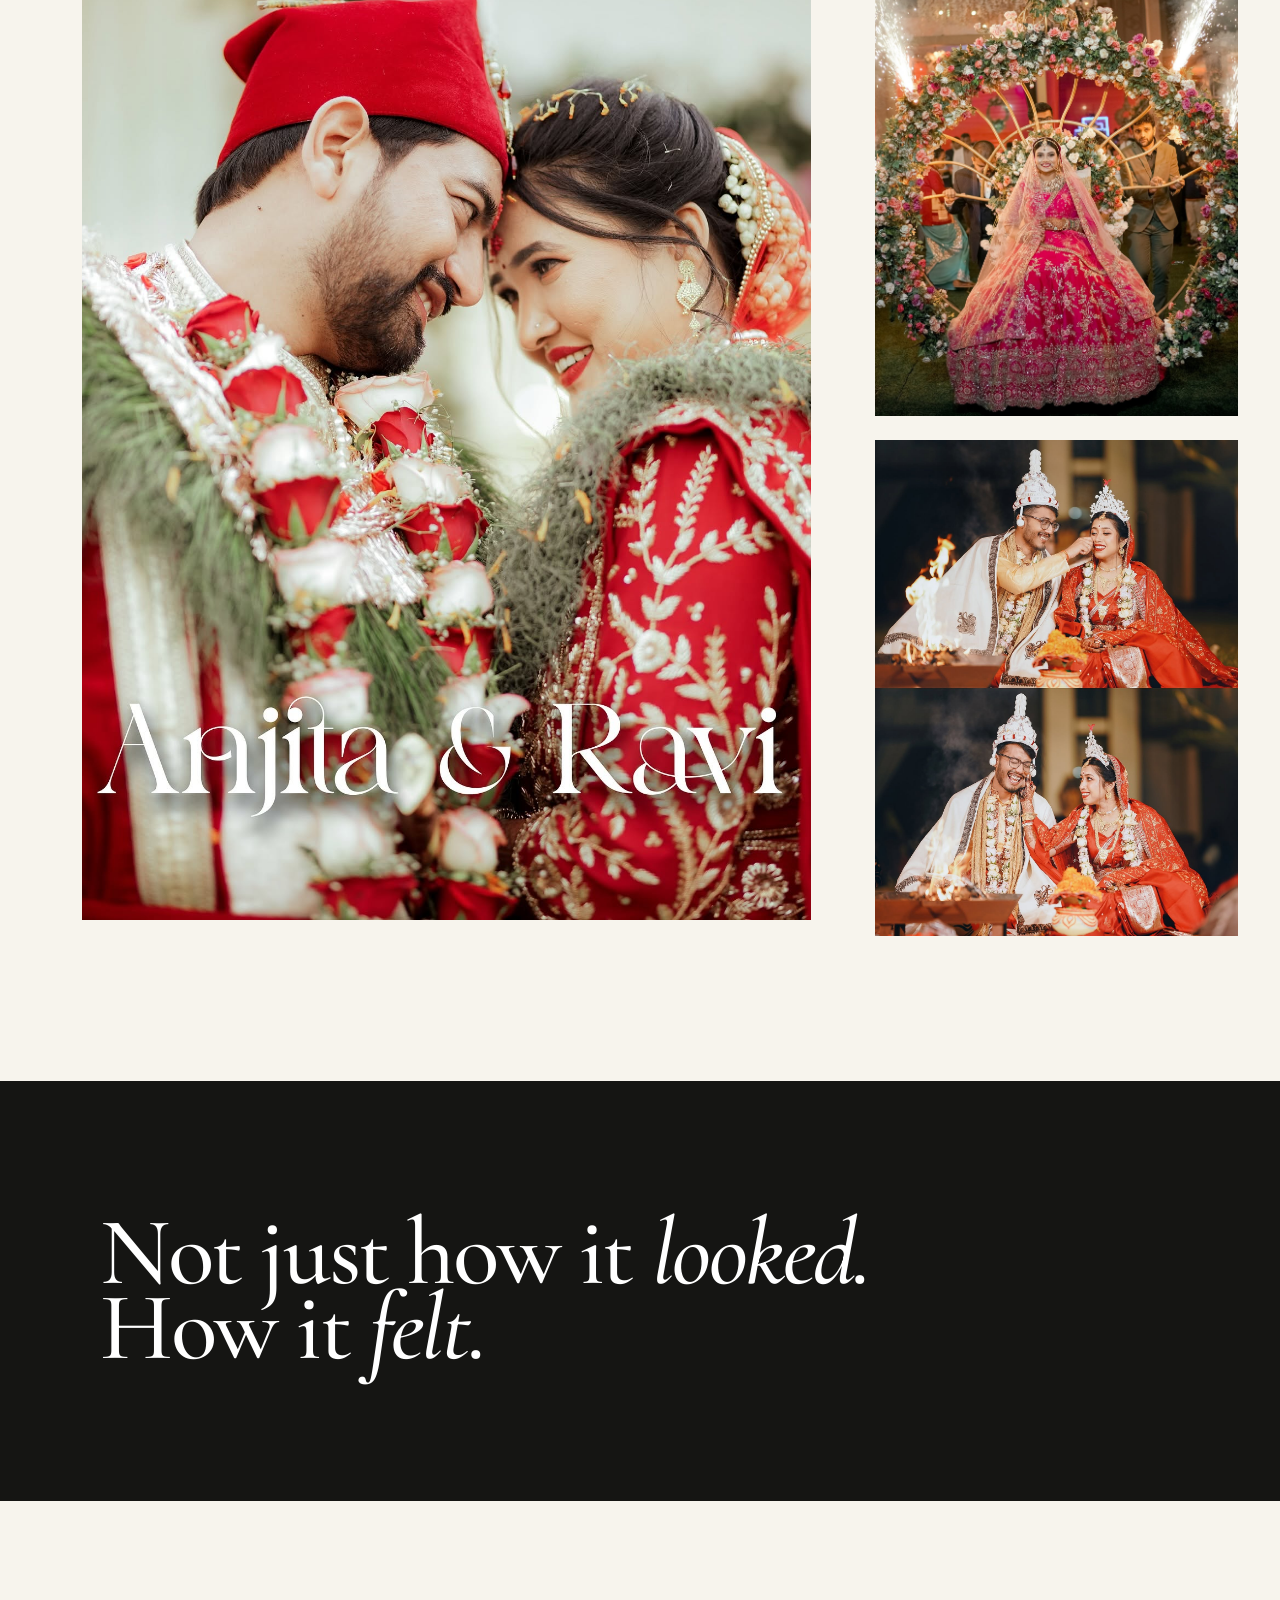
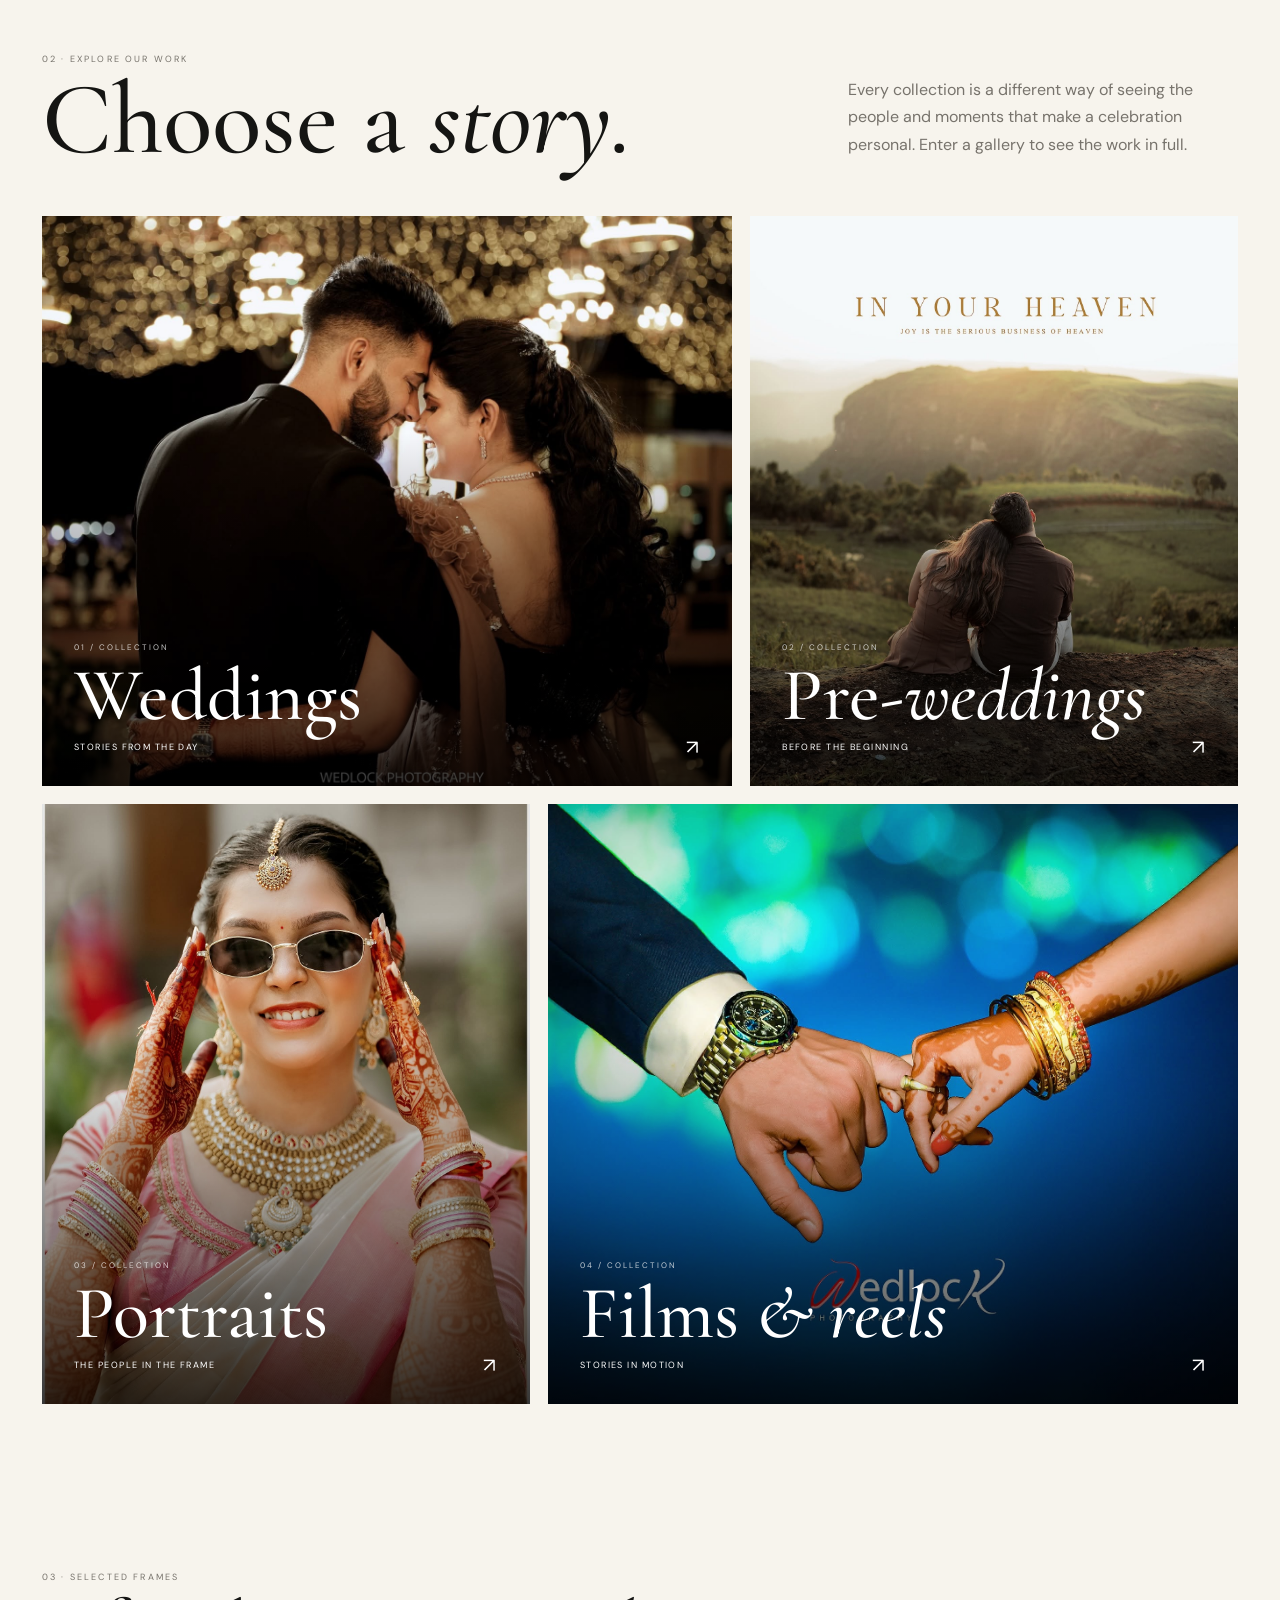
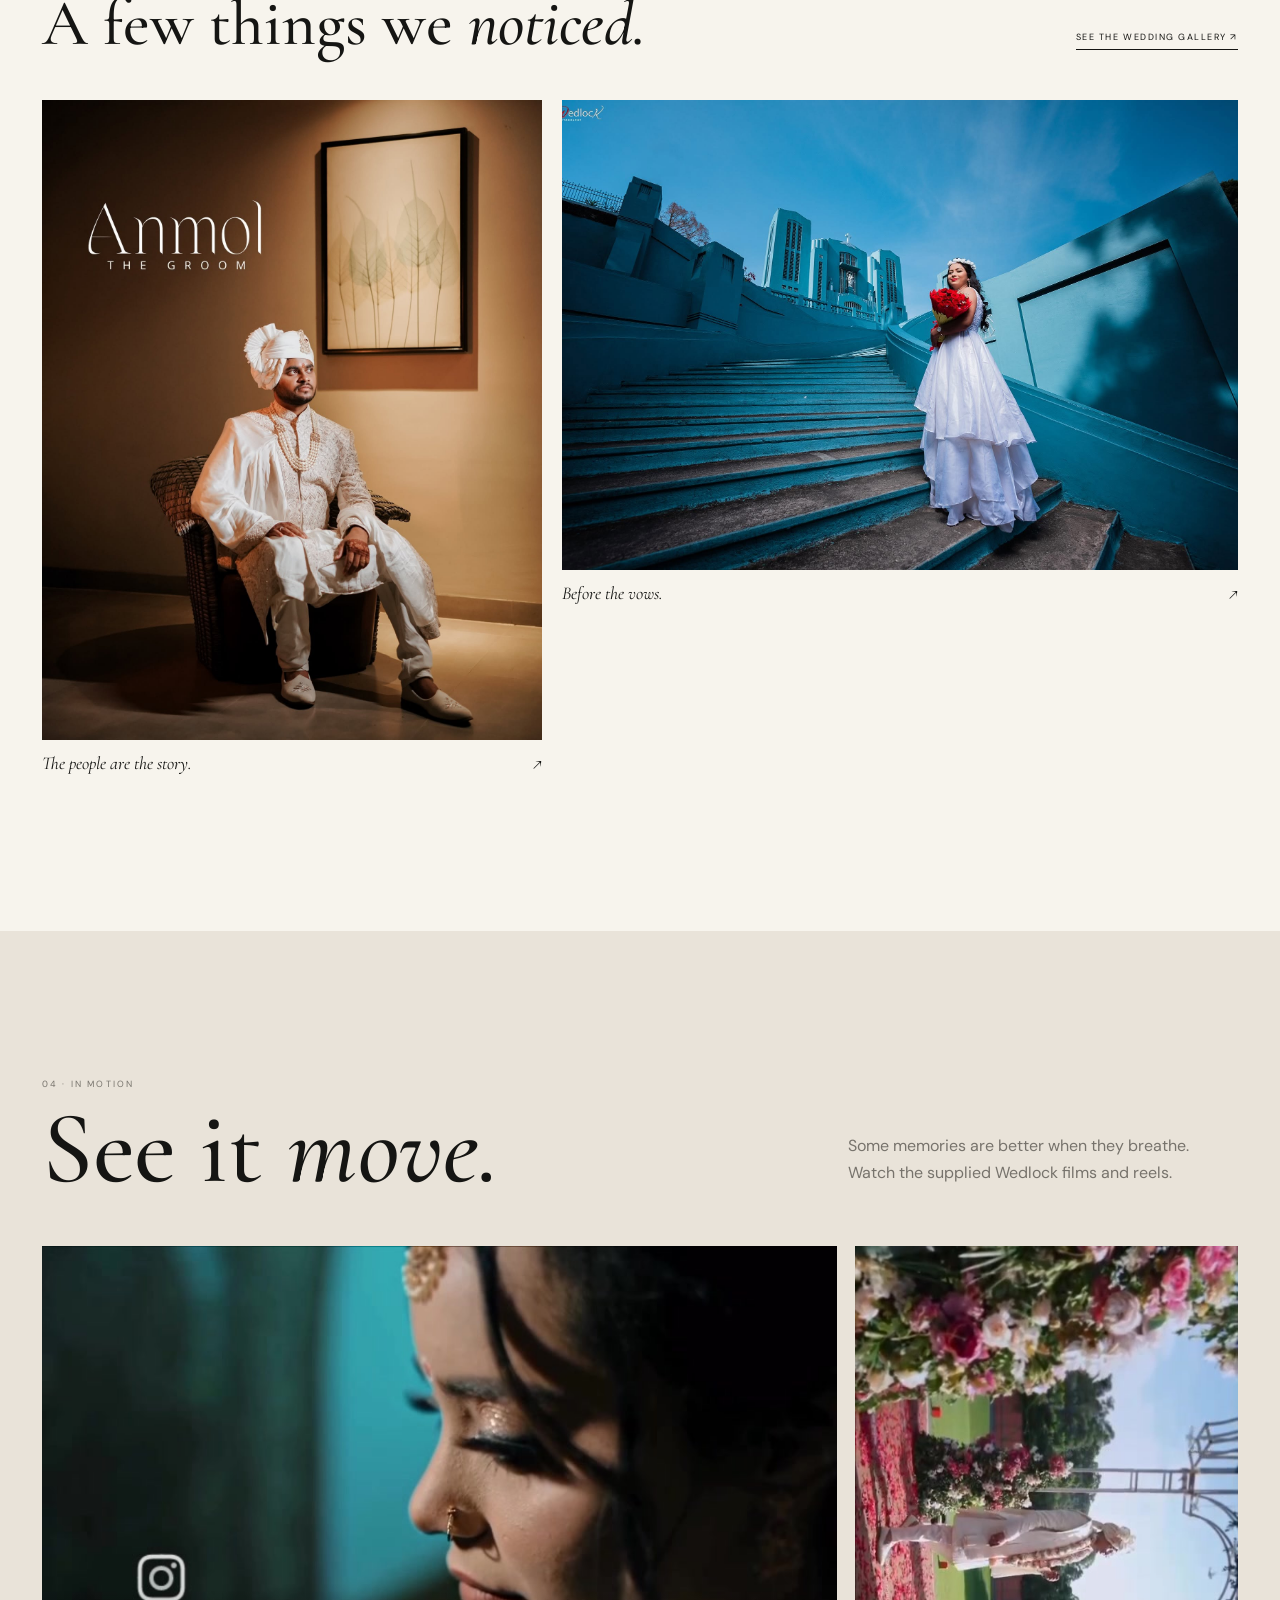
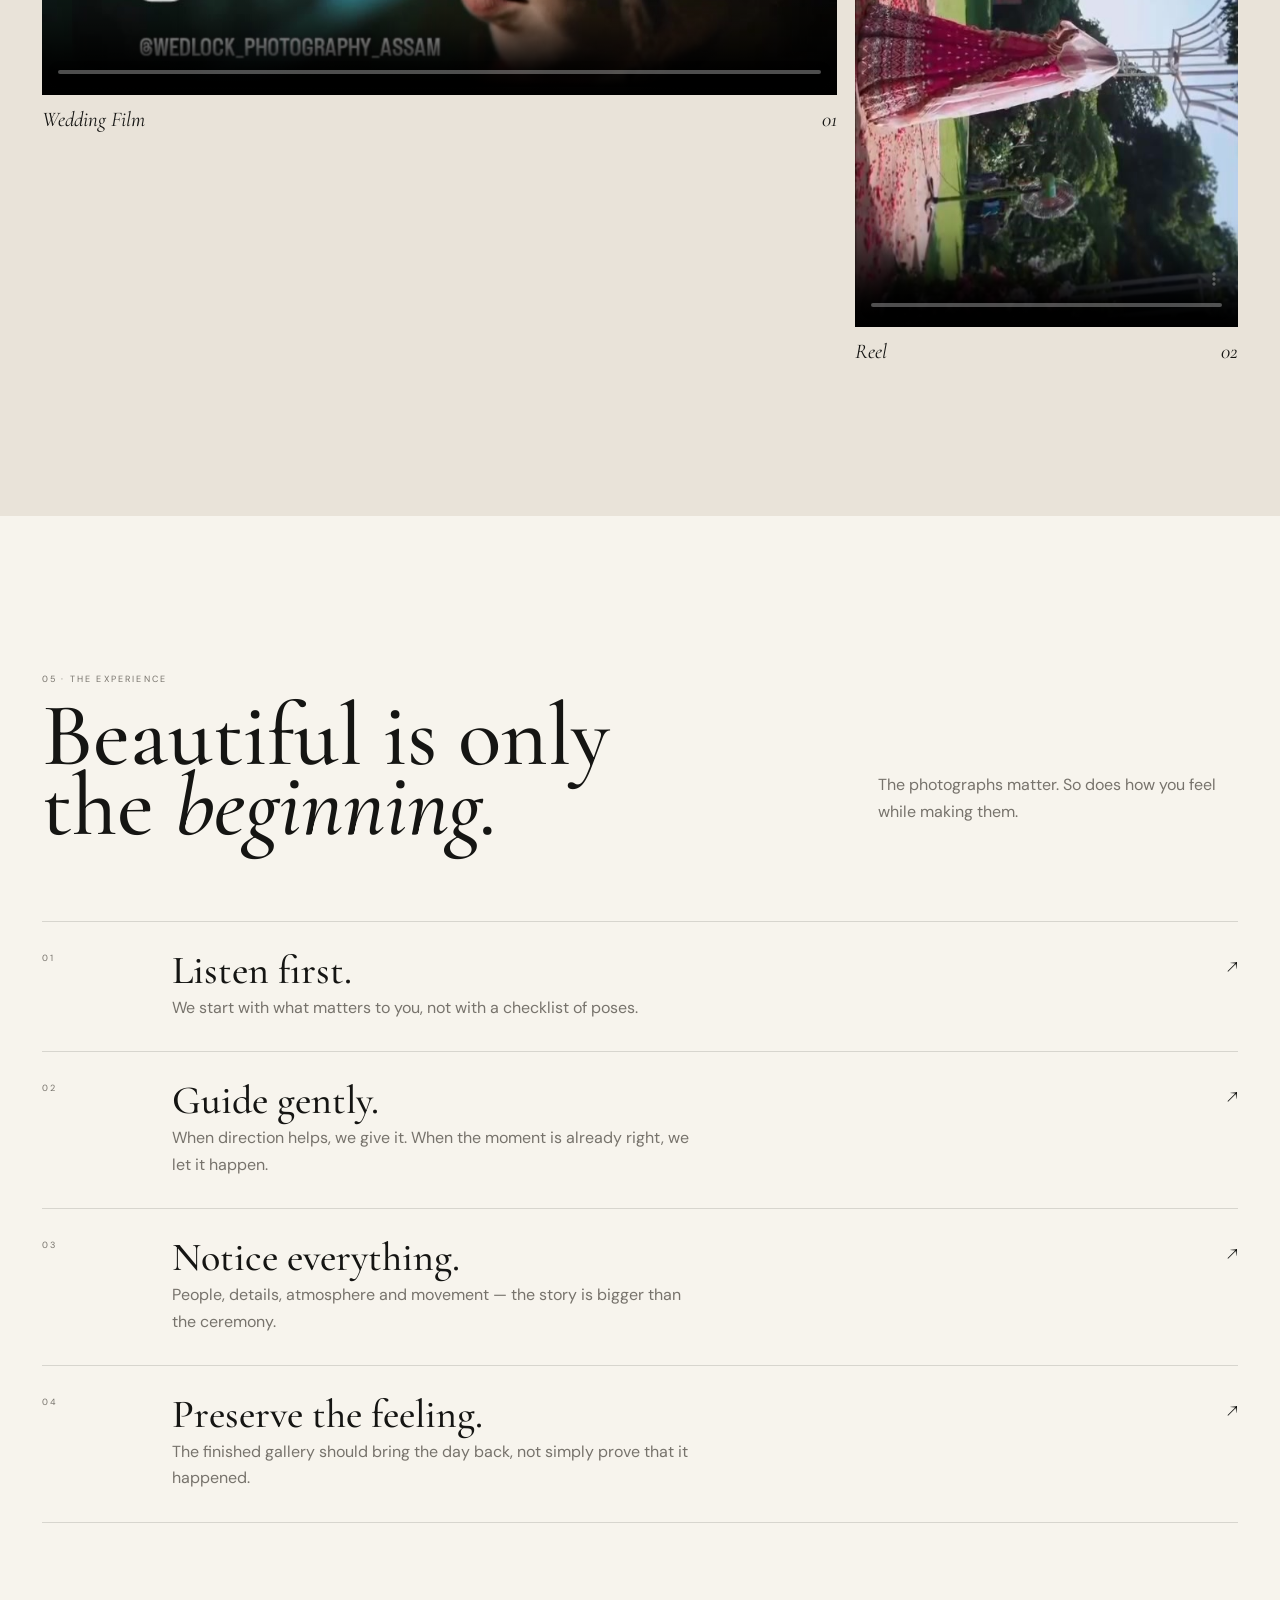
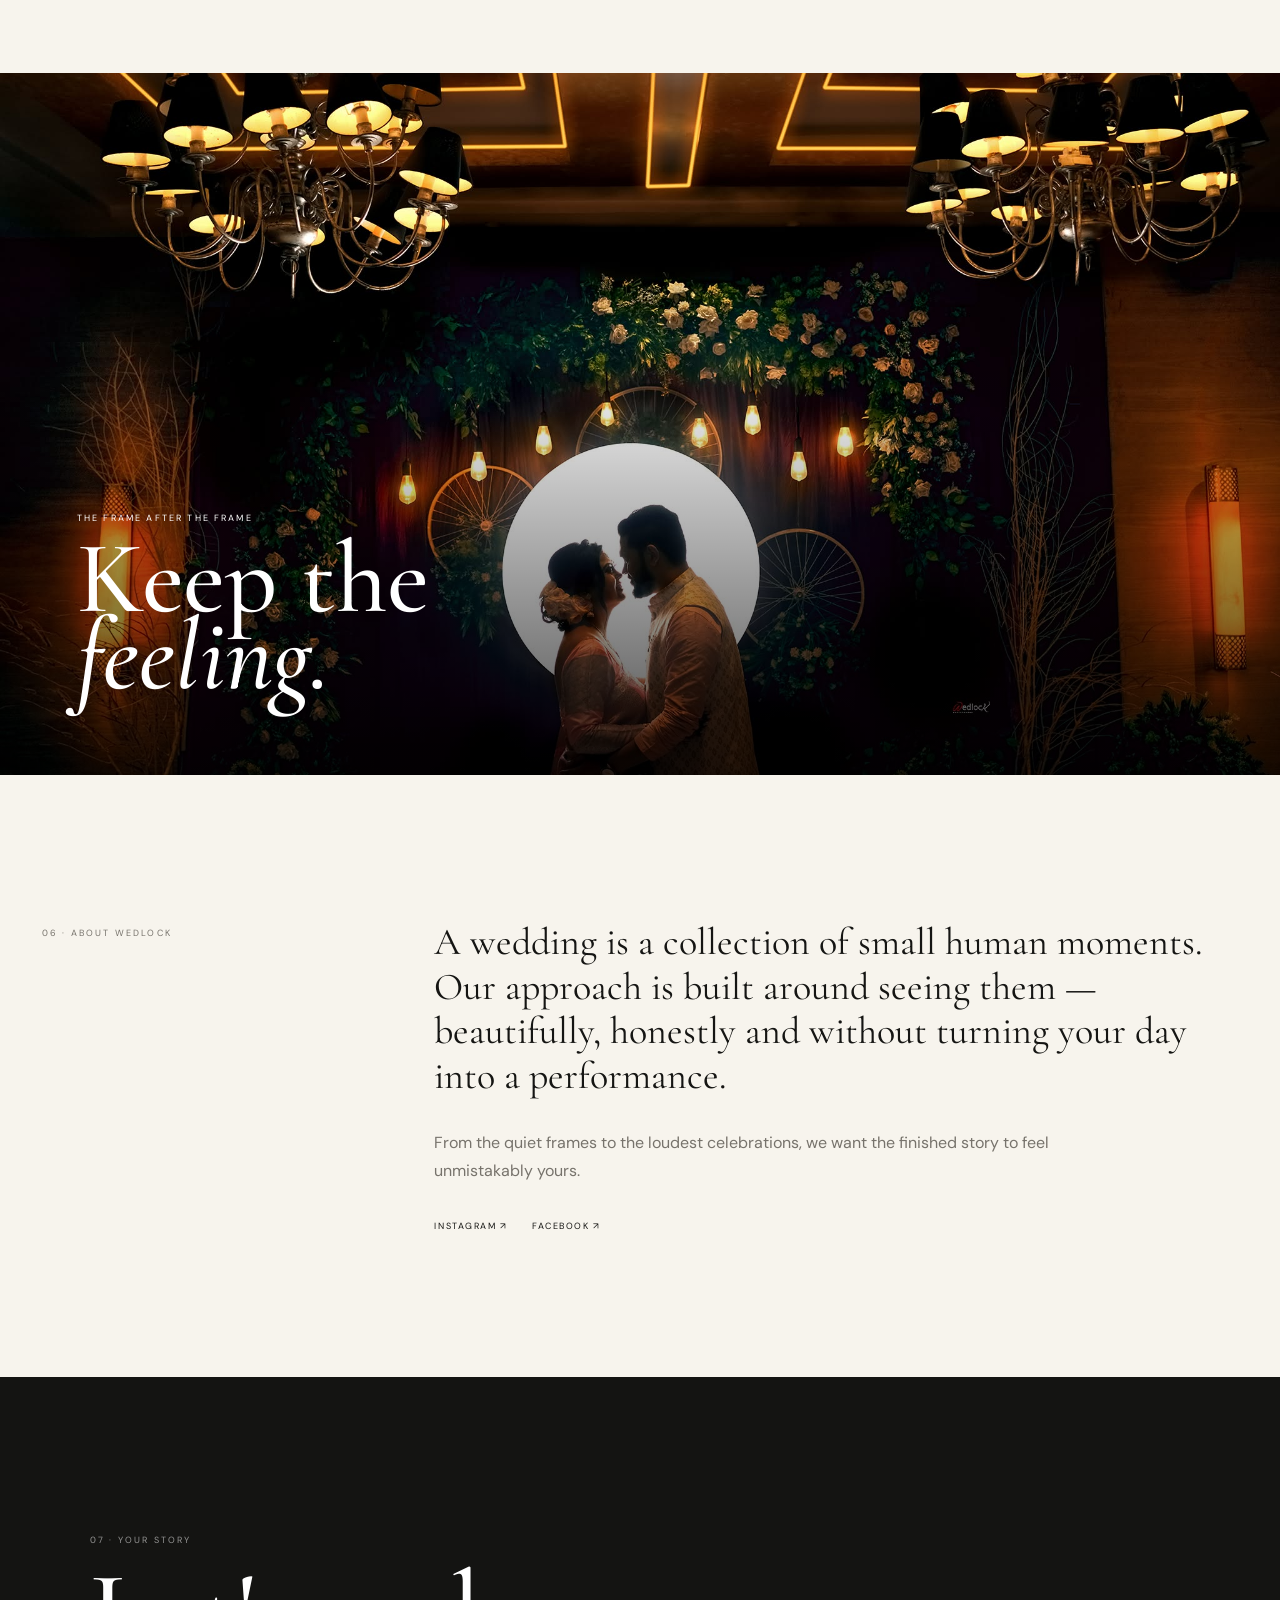
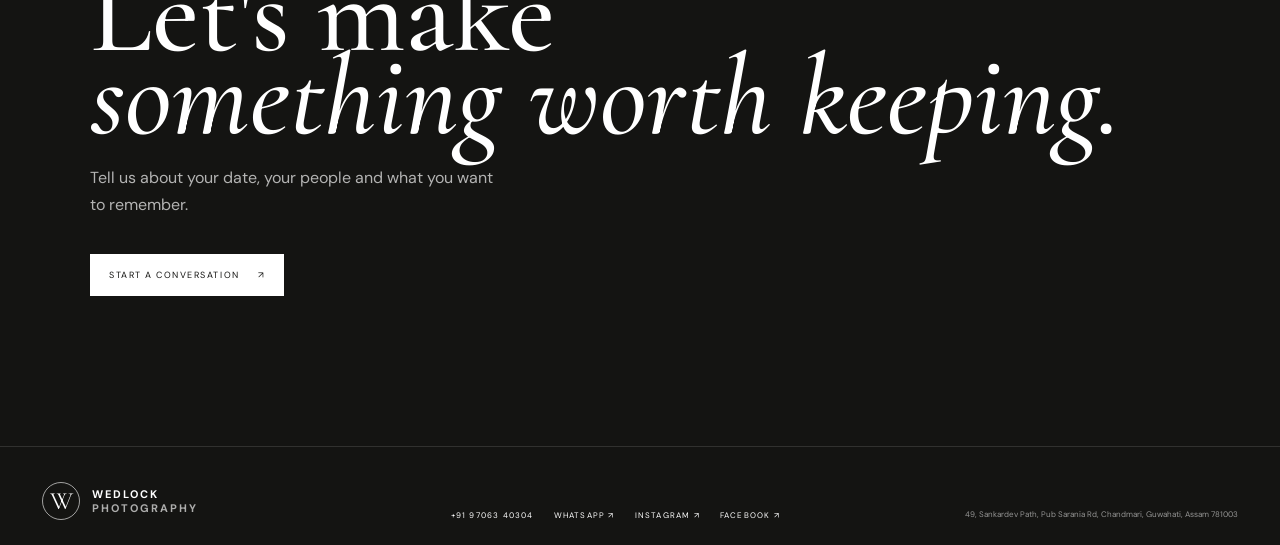
==== commit 116f199a: "Add files via upload" ====
--- a/index.html
+++ b/index.html
@@ -1,141 +1,28 @@
-<!doctype html>
-<html lang="en">
-<head>
-<meta charset="utf-8">
-<meta name="viewport" content="width=device-width,initial-scale=1,viewport-fit=cover">
-<meta name="theme-color" content="#11100e">
-<meta name="description" content="Wedlock Photography — wedding photography and cinematic films in Guwahati, Assam. Editorial imagery, honest moments and films made to be felt again.">
-<link rel="canonical" href="https://googly-oss.github.io/wedlock-premium/">
-<meta property="og:title" content="Wedlock Photography — Guwahati Wedding Photography & Films">
-<meta property="og:description" content="Wedding stories photographed and filmed with an editorial eye and a documentary heart.">
-<meta property="og:type" content="website">
-<meta property="og:url" content="https://googly-oss.github.io/wedlock-premium/">
-<meta property="og:image" content="assets/hero-cover.jpg">
-<meta name="twitter:card" content="summary_large_image">
-<title>Wedlock Photography — Guwahati Wedding Photography & Films</title>
-<link rel="preconnect" href="https://fonts.googleapis.com">
-<link rel="preconnect" href="https://fonts.gstatic.com" crossorigin>
-<link href="https://fonts.googleapis.com/css2?family=Cormorant+Garamond:ital,wght@0,400;0,500;0,600;1,400;1,500&family=DM+Sans:wght@400;500;600&display=swap" rel="stylesheet">
-
-<style>
-:root{--ink:#11100e;--paper:#f4f0e8;--muted:#77716a;--line:#1b19151f;--serif:"Cormorant Garamond",Georgia,serif;--sans:"DM Sans",Arial,sans-serif}*{box-sizing:border-box}html{scroll-behavior:smooth}body{margin:0;background:var(--paper);color:var(--ink);font-family:var(--sans)}a{text-decoration:none}.grain{position:fixed;inset:0;pointer-events:none;z-index:100;opacity:.035;background-image:url("data:image/svg+xml,%3Csvg xmlns='http://www.w3.org/2000/svg' width='160' height='160'%3E%3Cfilter id='n'%3E%3CfeTurbulence baseFrequency='.8' numOctaves='3'/%3E%3C/filter%3E%3Crect width='100%25' height='100%25' filter='url(%23n)'/%3E%3C/svg%3E")}.progress{position:fixed;top:0;left:0;right:0;height:2px;z-index:200}.progress span{display:block;height:100%;width:0;background:#fff}.wrap{width:min(1240px,calc(100% - 72px));margin:auto}.site-nav{position:fixed;z-index:90;top:0;left:0;right:0;padding:24px 36px;display:flex;justify-content:space-between;align-items:center;color:#fff}.site-nav nav{display:flex;gap:28px}.site-nav a{color:#fff}.brand{display:flex;gap:10px;align-items:center}.brand-mark{width:32px;height:32px;border:1px solid #fff;border-radius:50%;display:grid;place-items:center;font:22px var(--serif)}.brand-name{font-size:11px;letter-spacing:.2em}.brand-name small{display:block;font-size:7px;letter-spacing:.3em;opacity:.7}.nav-link{font-size:10px;letter-spacing:.14em;text-transform:uppercase;border-bottom:1px solid #fff8;padding-bottom:5px}.menu{display:none}.hero{height:100svh;min-height:680px;position:relative;overflow:hidden;background:#111;color:#fff}.hero-photo{position:absolute;inset:0;width:100%;height:100%;object-fit:cover}.hero:after{content:"";position:absolute;inset:0;background:linear-gradient(90deg,#000b,transparent 65%),linear-gradient(0deg,#0009,transparent 55%,#0006)}.hero-topline,.hero-bottom{position:absolute;left:36px;right:36px;z-index:2;display:flex;justify-content:space-between;font-size:9px;letter-spacing:.18em}.hero-topline{top:110px}.hero-bottom{bottom:25px}.hero-content{position:absolute;z-index:3;left:7vw;bottom:13vh}.eyebrow{font-size:10px;letter-spacing:.25em}.eyebrow b{display:inline-block;width:28px;border-top:1px solid #fff;margin-right:10px;vertical-align:middle}.hero h1{font:500 clamp(72px,10vw,150px)/.76 var(--serif);margin:28px 0}.hero h1 em{font-style:italic}.hero-deck{max-width:440px;line-height:1.6;color:#eee}.hero-actions{display:flex;gap:28px;align-items:center;margin-top:28px}.button{padding:15px 20px;background:#fff;color:#111;font-size:10px;letter-spacing:.12em;text-transform:uppercase}.text-link{color:#fff;border-bottom:1px solid #fff;padding-bottom:5px;font-size:10px;letter-spacing:.12em;text-transform:uppercase}.manifesto{padding:150px 7vw}.section-index{font-size:9px;letter-spacing:.2em;color:var(--muted)}.section-index span{margin-left:16px}.manifesto-grid{display:grid;grid-template-columns:1.2fr .8fr;gap:8vw;margin-top:55px}.manifesto h2,.section-head h2{font:500 clamp(55px,7vw,100px)/.82 var(--serif);margin:0}.manifesto h2 em,.section-head em{font-style:italic}.lead{font:400 27px/1.35 var(--serif)}.story-spread{display:grid;grid-template-columns:1.45fr .55fr;gap:30px;padding-bottom:120px}.story-spread figure{margin:0}.story-spread img{display:block;width:100%;height:100%;object-fit:cover}.spread-main{min-height:680px}.caption{display:flex;justify-content:space-between;padding-top:12px;font:italic 15px var(--serif)}.spread-aside{display:flex;flex-direction:column;justify-content:space-between}.aside-copy{padding:35px 0}.aside-copy span{font-size:9px;letter-spacing:.2em}.aside-copy p{font:italic 30px/1.05 var(--serif);max-width:250px}.aside-photo{height:390px}.image-break,.portrait-break{height:78vh;min-height:550px;position:relative;overflow:hidden;color:#fff}.image-break img,.portrait-break img{width:100%;height:100%;object-fit:cover}.image-break:after,.portrait-break:after{content:"";position:absolute;inset:0;background:linear-gradient(0deg,#000a,transparent 65%)}.image-break-copy,.portrait-break>div{position:absolute;z-index:2;left:7vw;bottom:8vh}.image-break h2{font:500 clamp(58px,7vw,105px)/.82 var(--serif)}.films{padding:145px 0}.section-head{display:flex;justify-content:space-between;align-items:end;margin-bottom:60px}.section-head>p{max-width:380px;color:var(--muted);line-height:1.7}.film-primary video,.reel video{width:100%;display:block;background:#000}.film-meta{display:flex;justify-content:space-between;padding:12px 0;color:var(--muted);font-size:9px;letter-spacing:.16em}.film-row{display:grid;grid-template-columns:.7fr 1.3fr;gap:8vw;align-items:end;margin-top:80px}.film-note h3{font:500 60px/.85 var(--serif)}.film-note p{max-width:320px;color:var(--muted);line-height:1.6}.reel span{display:block;color:var(--muted);font-size:9px;letter-spacing:.16em;padding-top:10px}.portfolio{background:#e8e2d7;padding:120px 0 150px}.portfolio-head{display:flex;justify-content:space-between;align-items:end;gap:50px;margin-bottom:55px}.portfolio-head h2{font:500 clamp(65px,8vw,115px)/.78 var(--serif);margin:15px 0 0}.portfolio-head h2 em{font-style:italic}.portfolio-head p{max-width:390px;color:var(--muted);line-height:1.65}.category-grid{display:grid;grid-template-columns:repeat(12,1fr);gap:16px}.category-card{position:relative;display:block;height:590px;overflow:hidden;color:#fff;background:#111}.category-card.wide{grid-column:span 7}.category-card:not(.wide){grid-column:span 5;height:520px}.category-card:nth-child(3){height:520px}.category-card img{width:100%;height:100%;object-fit:cover;transition:transform .9s cubic-bezier(.2,.7,.2,1)}.category-card:after{content:"";position:absolute;inset:0;background:linear-gradient(0deg,#000c,transparent 60%)}.category-card:hover img{transform:scale(1.045)}.category-card>div{position:absolute;z-index:2;left:30px;right:30px;bottom:27px}.category-card small{font-size:9px;letter-spacing:.2em}.category-card h3{font:500 clamp(43px,5vw,78px)/.82 var(--serif);margin:13px 0}.category-card span{font-size:10px;letter-spacing:.15em;text-transform:uppercase}.dedicated-galleries{margin-top:100px}.dedicated-gallery{display:none;padding-top:30px}.dedicated-gallery:target{display:block}.gallery-head{display:flex;justify-content:space-between;align-items:end;border-top:1px solid var(--line);padding-top:28px;margin-bottom:28px}.gallery-head span{font-size:9px;letter-spacing:.2em;color:var(--muted)}.gallery-head h3{font:500 62px/.85 var(--serif);margin:12px 0 0}.gallery-head a{color:#111;font-size:10px;letter-spacing:.14em;text-transform:uppercase;border-bottom:1px solid #111;padding-bottom:5px}.photo-grid{display:grid;grid-template-columns:repeat(12,1fr);gap:12px}.photo-grid button{position:relative;border:0;padding:0;min-height:300px;overflow:hidden;background:#111;cursor:pointer}.photo-grid button:nth-child(3n+1){grid-column:span 5}.photo-grid button:nth-child(3n+2){grid-column:span 4}.photo-grid button:nth-child(3n){grid-column:span 3}.photo-grid img{width:100%;height:100%;min-height:300px;object-fit:cover;display:block;transition:transform .6s}.photo-grid button:hover img{transform:scale(1.035)}.photo-grid b{position:absolute;left:14px;bottom:12px;color:#fff;font:italic 17px var(--serif);text-shadow:0 2px 8px #000}.video-grid{display:grid;grid-template-columns:1.4fr .6fr;gap:16px}.video-grid figure{margin:0}.video-grid video{width:100%;display:block;background:#000}.video-grid figcaption{padding:10px 0;font:italic 20px var(--serif)}.experience{padding:150px 0}.experience-intro{display:flex;justify-content:space-between;align-items:end;margin:55px 0 85px}.experience-intro h2{font:500 clamp(55px,7vw,100px)/.82 var(--serif)}.experience-list{border-top:1px solid var(--line)}.experience-list article{display:grid;grid-template-columns:90px 1fr;gap:25px;padding:28px 0;border-bottom:1px solid var(--line)}.experience-list h3{font:500 36px var(--serif);margin:0 0 6px}.experience-list p{margin:0;color:var(--muted)}.portrait-break strong{display:block;font:500 clamp(60px,8vw,115px)/.8 var(--serif);margin-top:15px}.about{display:grid;grid-template-columns:.35fr .65fr;gap:70px;padding:150px 0}.about-copy{max-width:700px}.about-copy .lead{font-size:32px}.contact{background:#151411;color:#fff;padding:150px 7vw}.contact h2{font:500 clamp(64px,8vw,120px)/.8 var(--serif)}.contact h2 em{font-style:italic}.contact-button{display:inline-flex;background:#fff;color:#111;padding:16px 22px;margin-top:25px;font-size:10px;letter-spacing:.12em;text-transform:uppercase}.float-wa{position:fixed;right:22px;bottom:22px;width:52px;height:52px;border-radius:50%;background:#25d366;color:#fff;z-index:80;display:grid;place-items:center}.float-wa svg{width:27px}.lightbox{position:fixed;inset:0;background:#080806f5;z-index:300;display:none;align-items:center;justify-content:center;padding:40px}.lightbox.open{display:flex}.lightbox img{max-width:90vw;max-height:85vh;object-fit:contain}.lb-close,.lb-prev,.lb-next{position:absolute;border:0;background:none;color:#fff;font-size:30px;cursor:pointer}.lb-close{right:25px;top:15px}.lb-prev{left:25px}.lb-next{right:25px}.lb-caption{position:absolute;bottom:20px;color:#fff;font:italic 18px var(--serif)}.mobile-menu{display:none}
-@media(max-width:900px){.site-nav{padding:18px}.site-nav nav,.nav-link{display:none}.menu{display:block;background:none;border:0}.menu i{display:block;width:23px;border-top:1px solid #fff;margin:7px}.mobile-menu{position:fixed;inset:0;background:#111;z-index:85;padding:110px 25px;flex-direction:column;gap:25px}.mobile-menu.open{display:flex}.mobile-menu a{color:#fff;font:42px var(--serif)}.hero{min-height:680px}.hero-topline,.hero-bottom{left:18px;right:18px;font-size:8px}.hero-topline{top:88px}.hero-content{left:20px;right:20px;bottom:12vh}.hero h1{font-size:76px}.hero-actions{gap:18px;flex-wrap:wrap}.manifesto{padding:100px 20px}.manifesto-grid,.story-spread,.film-row,.about{grid-template-columns:1fr}.wrap{width:calc(100% - 36px)}.spread-main{min-height:470px}.aside-photo{height:300px}.image-break,.portrait-break{height:65vh;min-height:500px}.films{padding:100px 0}.section-head,.portfolio-head,.experience-intro{display:block}.portfolio{padding:80px 18px 110px}.category-grid{display:block}.category-card,.category-card.wide,.category-card:not(.wide){height:510px;margin-bottom:12px}.dedicated-galleries{margin-top:70px}.gallery-head{display:block}.gallery-head h3{font-size:48px}.gallery-head a{display:inline-block;margin-top:18px}.photo-grid{grid-template-columns:1fr 1fr}.photo-grid button,.photo-grid button:nth-child(3n+1),.photo-grid button:nth-child(3n+2),.photo-grid button:nth-child(3n){grid-column:span 1;min-height:230px}.photo-grid img{min-height:230px}.video-grid{grid-template-columns:1fr}.experience{padding:100px 0}.experience-intro{margin:50px 0}.experience-list article{grid-template-columns:45px 1fr}.about{padding:100px 0}.contact{padding:100px 20px}footer{grid-template-columns:1fr!important}.hero-topline span:last-child{display:none}}
-</style></head>
-<body id="top">
-<div class="progress"><span></span></div><div class="grain"></div>
-<header class="site-nav">
-  <a class="brand" href="#top" aria-label="Wedlock Photography home"><span class="brand-mark">W</span><span class="brand-name">WEDLOCK<small>PHOTOGRAPHY</small></span></a>
-  <nav><a href="#stories">Stories</a><a href="#films">Films</a><a href="#archive">Archive</a><a href="#experience">Experience</a><a href="#about">About</a></nav>
-  <a class="nav-link" href="https://wa.me/919706340304?text=Hi%20Wedlock%20Photography%2C%20I%27d%20like%20to%20check%20my%20wedding%20date." target="_blank" rel="noopener">Check your date <span>↗</span></a>
-  <button class="menu" aria-label="Open navigation" aria-expanded="false"><i></i><i></i></button>
-</header>
-<div class="mobile-menu" aria-hidden="true"><a href="#stories">Stories</a><a href="#films">Films</a><a href="#archive">Archive</a><a href="#experience">Experience</a><a href="#about">About</a><a href="#contact">Enquire ↗</a></div>
-
+<!doctype html><html lang="en"><head>
+<meta charset="utf-8"><meta name="viewport" content="width=device-width,initial-scale=1,viewport-fit=cover"><meta name="theme-color" content="#151513">
+<title>Wedlock Photography — Guwahati Wedding Photography & Films</title><meta name="description" content="Wedlock Photography — wedding photography and cinematic films in Guwahati, Assam. Stories photographed with an editorial eye and a documentary heart.">
+<link rel="canonical" href="https://googly-oss.github.io/wedlock-premium/"><meta property="og:title" content="Wedlock Photography — Guwahati Wedding Photography & Films"><meta property="og:description" content="Wedding stories photographed and filmed with an editorial eye and a documentary heart."><meta property="og:type" content="website"><meta property="og:url" content="https://googly-oss.github.io/wedlock-premium/"><meta property="og:image" content="assets/hero-cover.jpg"><meta name="twitter:card" content="summary_large_image">
+<link rel="preconnect" href="https://fonts.googleapis.com"><link rel="preconnect" href="https://fonts.gstatic.com" crossorigin><link href="https://fonts.googleapis.com/css2?family=Cormorant+Garamond:ital,wght@0,400;0,500;0,600;1,400;1,500&family=DM+Sans:wght@400;500;600&display=swap" rel="stylesheet"><link rel="stylesheet" href="style.css"></head><body id="top">
+<div class="grain"></div><div class="progress"><i></i></div>
+<header class="nav"><a class="brand" href="index.html" aria-label="Wedlock Photography home"><span class="brand-mark">W</span><span class="brand-text">Wedlock<small>Photography</small></span></a><nav class="nav-links"><a href="#work">Work</a><a href="weddings.html">Weddings</a><a href="pre-weddings.html">Pre-Weddings</a><a href="portraits.html">Portraits</a><a href="films.html">Films</a><a href="#about">About</a><a href="#contact">Enquire</a></nav><button class="menu" aria-expanded="false" aria-controls="mobile-panel">Menu</button></header>
+<div class="mobile-panel" id="mobile-panel"><a href="#work">Work</a><a href="weddings.html">Weddings</a><a href="pre-weddings.html">Pre-Weddings</a><a href="portraits.html">Portraits</a><a href="films.html">Films</a><a href="#about">About</a><a href="#contact">Enquire</a></div>
 <main>
-<section class="hero" aria-label="Wedlock Photography">
-  <img class="hero-photo" src="assets/hero-cover.jpg" alt="Bride in a red veil walking toward a floral wedding mandap" fetchpriority="high">
-  <div class="hero-shade"></div>
-  <div class="hero-topline"><span>GUWAHATI · ASSAM · INDIA</span><span>WEDDINGS / FILMS / STORIES</span></div>
-  <div class="hero-content">
-    <p class="eyebrow"><b></b> WEDLOCK PHOTOGRAPHY</p>
-    <h1>For the<br><em>feeling</em><br>of it.</h1>
-    <p class="hero-deck">Wedding photographs and films made to bring you back to the way it felt.</p>
-    <div class="hero-actions"><a class="button button-light" href="#stories">Enter the stories <span>↓</span></a><a class="text-link light" href="#contact">Enquire for your date <span>↗</span></a></div>
-  </div>
-  <div class="hero-bottom"><span>SCROLL TO BEGIN</span><span>01 / 08</span></div>
-</section>
-
-<section class="manifesto" id="stories">
-  <div class="section-index">01 <span>THE APPROACH</span></div>
-  <div class="manifesto-grid">
-    <h2>We don't photograph<br><em>perfect days.</em></h2>
-    <div class="manifesto-copy"><p class="lead">We photograph the little things that make a day yours — the pause before the vows, the hand that reaches without thinking, the people who make the room feel like home.</p><p>Enough direction to make you feel incredible. Enough space for the honest moments to happen.</p><a class="text-link dark" href="#experience">Discover the Wedlock way <span>↗</span></a></div>
-  </div>
-</section>
-
-<section class="story-spread wrap">
-  <div class="spread-main reveal"><figure><img src="assets/489008714_18303630982235892_7115099439980177030_n.jpg" alt="Couple sharing an intimate wedding moment" loading="lazy"></figure><div class="caption"><span>02 / 08</span><em>The quiet before the celebration</em></div></div>
-  <div class="spread-aside">
-    <div class="aside-copy"><span>THE DETAILS</span><p>Not everything needs to be loud to be remembered.</p></div>
-    <figure class="aside-photo reveal"><img src="assets/502936986_3991486881168148_254042313940759573_n.jpg" alt="Wedding rings and details" loading="lazy"></figure>
-  </div>
-</section>
-
-<section class="image-break"><img src="assets/476478696_18297188137235892_8116715826056152956_n.jpg" alt="Couple during a wedding ceremony" loading="lazy"><div class="image-break-copy"><span>THE CEREMONY</span><h2>Let the room<br><em>hold its breath.</em></h2></div></section>
-
-<section class="films wrap" id="films">
-  <div class="section-head"><div><div class="section-index">03 <span>MOTION</span></div><h2>Some memories<br>need <em>motion.</em></h2></div><p>Real Wedlock films, placed inside the story. Press play when you want the day to move again.</p></div>
-  <div class="film-primary reveal"><video controls playsinline preload="metadata" poster="assets/videos/film-poster-v2.jpg"><source src="assets/videos/wedlock-wedding-film.mp4" type="video/mp4"></video><div class="film-meta"><span>WEDLOCK / FILM 01</span><span>WEDDING FILM</span></div></div>
-  <div class="film-row"><div class="film-note"><span>THE MOVING PICTURE</span><h3>A memory<br>with a pulse.</h3><p>Atmosphere, movement and the people you will want to hear and see again.</p></div><div class="reel reveal"><video controls playsinline preload="metadata" poster="assets/videos/reel-poster-v2.jpg"><source src="assets/videos/wedlock-reel-corrected.mp4" type="video/mp4"></video><span>REEL 02 · ORIGINAL</span></div></div>
-</section>
-
-<section class="portfolio" id="archive">
-  <div class="wrap portfolio-head"><div><div class="section-index">04 <span>THE PORTFOLIO</span></div><h2>Choose a <em>story.</em></h2></div><p>Every category now has its own gallery. Tap a category to enter it, then tap any photograph for a full-screen view.</p></div>
-  <div class="category-grid wrap">
-    <a class="category-card wide" href="#gallery-weddings"><img src="assets/476832887_1030130719155169_2231081494425700678_n.jpg" alt="Wedding ceremony"><div><small>01 · WEDDINGS</small><h3>Wedding Stories</h3><span>Enter gallery ↗</span></div></a>
-    <a class="category-card" href="#gallery-pre"><img src="assets/731239330_18362867773235892_8558618630797494442_n.jpg" alt="Pre-wedding couple"><div><small>02 · PRE-WEDDINGS</small><h3>Before the vows</h3><span>Enter gallery ↗</span></div></a>
-    <a class="category-card" href="#gallery-portraits"><img src="assets/746791389_18365890123235892_8615561848903815686_n.jpg" alt="Bridal portrait"><div><small>03 · PORTRAITS</small><h3>The People</h3><span>Enter gallery ↗</span></div></a>
-    <a class="category-card wide" href="#gallery-cinematography"><img src="assets/673116682_18353572582235892_1438724044032364556_n.jpg" alt="Wedding celebration"><div><small>04 · CINEMATOGRAPHY</small><h3>Films & Reels</h3><span>Enter gallery ↗</span></div></a>
-  </div>
-  <div class="dedicated-galleries wrap">
-    <div class="dedicated-gallery" id="gallery-weddings"><div class="gallery-head"><div><span>WEDDINGS</span><h3>The Wedding Archive</h3></div><a href="#archive">← Categories</a></div><div class="photo-grid">
-      <button data-full="assets/476832887_1030130719155169_2231081494425700678_n.jpg"><img src="assets/476832887_1030130719155169_2231081494425700678_n.jpg" alt="Bride beneath floral canopy"><b>Ceremony</b></button>
-      <button data-full="assets/489008714_18303630982235892_7115099439980177030_n.jpg"><img src="assets/489008714_18303630982235892_7115099439980177030_n.jpg" alt="Couple sharing an intimate wedding moment"><b>Quiet moment</b></button>
-      <button data-full="assets/673116682_18353572582235892_1438724044032364556_n.jpg"><img src="assets/673116682_18353572582235892_1438724044032364556_n.jpg" alt="Couple at reception"><b>Reception</b></button>
-      <button data-full="assets/476504262_18297442234235892_7427912056293936288_n.jpg"><img src="assets/476504262_18297442234235892_7427912056293936288_n.jpg" alt="Couple in silhouette"><b>After dark</b></button>
-      <button data-full="assets/484189990_18301134367235892_7075359121839824386_n.jpg"><img src="assets/484189990_18301134367235892_7075359121839824386_n.jpg" alt="Traditional couple"><b>The promise</b></button>
-      <button data-full="assets/598555963_18335563234235892_3533336574849758892_n.jpg"><img src="assets/598555963_18335563234235892_3533336574849758892_n.jpg" alt="Couple beneath wedding flowers"><b>Together</b></button>
-      <button data-full="assets/476395746_1029420442559530_704016730041002977_n.jpg"><img src="assets/476395746_1029420442559530_704016730041002977_n.jpg" alt="Bride getting ready"><b>Getting ready</b></button>
-      <button data-full="assets/476361342_1030130495821858_8909431232088547644_n.jpg"><img src="assets/476361342_1030130495821858_8909431232088547644_n.jpg" alt="Wedding celebration under lights"><b>Celebration</b></button>
-    </div></div>
-    <div class="dedicated-gallery" id="gallery-pre"><div class="gallery-head"><div><span>PRE-WEDDINGS</span><h3>Before the Vows</h3></div><a href="#archive">← Categories</a></div><div class="photo-grid">
-      <button data-full="assets/731239330_18362867773235892_8558618630797494442_n.jpg"><img src="assets/731239330_18362867773235892_8558618630797494442_n.jpg" alt="Couple in a wide landscape"><b>In your heaven</b></button>
-      <button data-full="assets/53300017_2195380244112163_5619985228169740288_n.jpg"><img src="assets/53300017_2195380244112163_5619985228169740288_n.jpg" alt="Couple against blue architecture"><b>Blue hour</b></button>
-      <button data-full="assets/487960984_1068181338683440_7361226082642042941_n.jpg"><img src="assets/487960984_1068181338683440_7361226082642042941_n.jpg" alt="Couple outdoors"><b>Quiet frames</b></button>
-      <button data-full="assets/488944127_18303631030235892_3258513115128438240_n.jpg"><img src="assets/488944127_18303631030235892_3258513115128438240_n.jpg" alt="Bride from behind"><b>Between moments</b></button>
-    </div></div>
-    <div class="dedicated-gallery" id="gallery-portraits"><div class="gallery-head"><div><span>PORTRAITS</span><h3>The People</h3></div><a href="#archive">← Categories</a></div><div class="photo-grid">
-      <button data-full="assets/746791389_18365890123235892_8615561848903815686_n.jpg"><img src="assets/746791389_18365890123235892_8615561848903815686_n.jpg" alt="Bridal portrait"><b>The bride</b></button>
-      <button data-full="assets/483605934_18301134403235892_2125914917805569480_n.jpg"><img src="assets/483605934_18301134403235892_2125914917805569480_n.jpg" alt="Bride in red veil"><b>Red veil</b></button>
-      <button data-full="assets/97029761_2554944524822398_1876931413073199104_n.jpg"><img src="assets/97029761_2554944524822398_1876931413073199104_n.jpg" alt="Bride beside car"><b>Between moments</b></button>
-      <button data-full="assets/589018174_18335563234235892_2361226160045509008_n.jpg"><img src="assets/589018174_18335563234235892_2361226160045509008_n.jpg" alt="Groom portrait"><b>The groom</b></button>
-      <button data-full="assets/671234544_18353572657235892_777577946738352007_n.jpg"><img src="assets/671234544_18353572657235892_777577946738352007_n.jpg" alt="Bride reflection portrait"><b>Reflection</b></button>
-    </div></div>
-    <div class="dedicated-gallery" id="gallery-cinematography"><div class="gallery-head"><div><span>CINEMATOGRAPHY</span><h3>Films & Reels</h3></div><a href="#archive">← Categories</a></div><div class="video-grid">
-      <figure><video controls playsinline preload="metadata" poster="assets/videos/film-poster-v2.jpg"><source src="assets/videos/wedlock-wedding-film.mp4" type="video/mp4"></video><figcaption>Wedding Film</figcaption></figure>
-      <figure><video controls playsinline preload="metadata" poster="assets/videos/reel-poster-v2.jpg"><source src="assets/videos/wedlock-reel-corrected.mp4" type="video/mp4"></video><figcaption>Original Reel</figcaption></figure>
-    </div></div>
-  </div>
-</section>
-
-<section class="experience wrap" id="experience">
-  <div class="section-index">05 <span>THE EXPERIENCE</span></div>
-  <div class="experience-intro"><h2>Beautiful is<br>only the <em>beginning.</em></h2><p>The photographs matter. So does how you feel while making them.</p></div>
-  <div class="experience-list">
-    <article><span>01</span><div><h3>Listen first.</h3><p>We start with what matters to you, not with a checklist of poses.</p></div></article>
-    <article><span>02</span><div><h3>Guide gently.</h3><p>When direction helps, we give it. When the moment is already right, we let it happen.</p></div></article>
-    <article><span>03</span><div><h3>Notice everything.</h3><p>People, details, atmosphere and movement — the story is bigger than the ceremony.</p></div></article>
-    <article><span>04</span><div><h3>Preserve the feeling.</h3><p>The finished gallery should bring the day back, not simply prove that it happened.</p></div></article>
-  </div>
-</section>
-
-<section class="portrait-break"><img src="assets/589018174_18335563213235892_2361226160045509008_n.jpg" alt="Groom portrait in traditional attire" loading="lazy"><div><span>THE PEOPLE</span><strong>Real people.<br>Real feeling.</strong></div></section>
-
-<section class="about wrap" id="about">
-  <div class="about-label"><div class="section-index">06 <span>ABOUT WEDLOCK</span></div></div>
-  <div class="about-copy"><p class="lead">A wedding is a collection of small human moments. Our approach is built around seeing them — beautifully, honestly and without turning your day into a performance.</p><p>From the quiet frames to the loudest celebrations, we want the finished story to feel unmistakably yours.</p><div class="socials"><a href="https://www.instagram.com/wedlock_photography_assam/" target="_blank" rel="noopener">Instagram ↗</a><a href="https://www.facebook.com/wedlockphotography2018" target="_blank" rel="noopener">Facebook ↗</a></div></div>
-</section>
-
-<section class="contact" id="contact">
-  <div class="contact-inner"><div class="section-index">07 <span>YOUR STORY</span></div><h2>Let's make<br><em>something worth keeping.</em></h2><p>Tell us about your date, your people and what you want to remember.</p><a class="contact-button" href="https://wa.me/919706340304?text=Hi%20Wedlock%20Photography%2C%20I%27d%20like%20to%20check%20my%20wedding%20date." target="_blank" rel="noopener">Check your date <span>↗</span></a></div>
-</section>
+<section class="hero"><img src="assets/hero-cover.jpg" alt="Bride in a red veil walking toward a floral wedding mandap"><div class="hero-meta"><span>Guwahati · Assam</span><span>Wedding Photography & Films</span></div><div class="hero-content"><span class="eyebrow">For the feeling of it.</span><h1>Made to be<br><em>remembered.</em></h1><p>Photographs and films for the people, places and in-between moments that make a wedding yours.</p><div class="actions"><a class="button" href="#work">Explore the work <span>↗</span></a><a class="underlink" href="https://wa.me/919706340304?text=Hi%20Wedlock%20Photography%2C%20I%27d%20like%20to%20check%20my%20wedding%20date." target="_blank" rel="noopener">Check your date</a></div></div><div class="hero-foot"><span>Wedding stories / 01</span><span>Scroll to enter ↓</span></div></section>
+<section class="intro wrap"><span class="kicker">01 · The idea</span><div class="intro-grid"><h2 class="display">The day goes by.<br>What stays is the <em>feeling.</em></h2><div class="intro-copy"><p>We photograph weddings as they unfold — with room for the quiet, the chaos and everything beautifully unscripted.</p><small>From Guwahati to wherever your story takes you, Wedlock is built around honest observation, thoughtful direction and images that still feel like you years later.</small></div></div></section>
+<section class="feature wrap"><div class="feature-grid"><figure class="feature-main"><img src="assets/489008714_18303630982235892_7115099439980177030_n.jpg" alt="Couple in red wedding attire" loading="lazy"><figcaption><span>A wedding, in close detail.</span><span>01 / 03</span></figcaption></figure><div class="feature-side"><figure><img src="assets/476832887_1030130719155169_2231081494425700678_n.jpg" alt="Bride beneath a floral canopy" loading="lazy"><figcaption><span>Under the flowers.</span></figcaption></figure><figure><img src="assets/476478696_18297188137235892_8116715826056152956_n.jpg" alt="Couple during a wedding ceremony" loading="lazy"><figcaption><span>In the middle of it.</span></figcaption></figure></div></div></section>
+<section class="statement"><div class="statement-inner"><p>Not just how it <em>looked.</em><br>How it <em>felt.</em></p></div></section>
+<section class="archive" id="work"><div class="wrap"><div class="archive-head"><div><span class="kicker">02 · Explore our work</span><h2>Choose a <em>story.</em></h2></div><p>Every collection is a different way of seeing the people and moments that make a celebration personal. Enter a gallery to see the work in full.</p></div><div class="category-grid">
+<a class="category" href="weddings.html"><img src="assets/673116682_18353572582235892_1438724044032364556_n.jpg" alt="Wedding reception couple" loading="lazy"><div class="category-content"><span class="category-no">01 / COLLECTION</span><h3>Weddings</h3><div class="category-meta"><b>Stories from the day</b><span class="arrow">↗</span></div></div></a>
+<a class="category" href="pre-weddings.html"><img src="assets/731239330_18362867773235892_8558618630797494442_n.jpg" alt="Couple in a wide pre-wedding landscape" loading="lazy"><div class="category-content"><span class="category-no">02 / COLLECTION</span><h3>Pre-<em>weddings</em></h3><div class="category-meta"><b>Before the beginning</b><span class="arrow">↗</span></div></div></a>
+<a class="category" href="portraits.html"><img src="assets/746791389_18365890123235892_8615561848903815686_n.jpg" alt="Bridal portrait" loading="lazy"><div class="category-content"><span class="category-no">03 / COLLECTION</span><h3>Portraits</h3><div class="category-meta"><b>The people in the frame</b><span class="arrow">↗</span></div></div></a>
+<a class="category" href="films.html"><img src="assets/502936986_3991486881168148_254042313940759573_n.jpg" alt="Wedding rings and details" loading="lazy"><div class="category-content"><span class="category-no">04 / COLLECTION</span><h3>Films <em>& reels</em></h3><div class="category-meta"><b>Stories in motion</b><span class="arrow">↗</span></div></div></a>
+</div></div></section>
+<section class="stories wrap"><div class="stories-head"><div><span class="kicker">03 · Selected frames</span><h2>A few things we <em>noticed.</em></h2></div><a class="underlink" style="color:inherit;border-color:var(--ink)" href="weddings.html">See the wedding gallery ↗</a></div><div class="story-grid"><a class="story-card" href="portraits.html"><figure><img src="assets/589018174_18335563213235892_2361226160045509008_n.jpg" alt="Groom portrait" loading="lazy"></figure><figcaption><span>The people are the story.</span><span>↗</span></figcaption></a><a class="story-card" href="pre-weddings.html"><figure><img src="assets/53300017_2195380244112163_5619985228169740288_n.jpg" alt="Couple against blue architecture" loading="lazy"></figure><figcaption><span>Before the vows.</span><span>↗</span></figcaption></a></div></section>
+<section class="films"><div class="wrap"><span class="kicker">04 · In motion</span><div class="archive-head" style="margin-top:18px;margin-bottom:0"><div><h2 style="margin-top:0">See it <em>move.</em></h2></div><p>Some memories are better when they breathe. Watch the supplied Wedlock films and reels.</p></div><div class="films-grid"><figure class="film"><video controls playsinline preload="metadata" poster="assets/videos/film-poster-v2.jpg"><source src="assets/videos/wedlock-wedding-film.mp4" type="video/mp4"></video><figcaption><span>Wedding Film</span><span>01</span></figcaption></figure><figure class="film"><video controls playsinline preload="metadata" poster="assets/videos/reel-poster-v2.jpg"><source src="assets/videos/wedlock-reel-corrected.mp4" type="video/mp4"></video><figcaption><span>Reel</span><span>02</span></figcaption></figure></div></div></section>
+<section class="experience wrap"><div class="experience-top"><div><span class="kicker">05 · The experience</span><h2>Beautiful is only<br>the <em>beginning.</em></h2></div><p>The photographs matter. So does how you feel while making them.</p></div><div class="steps"><article class="step"><span class="step-no">01</span><div><h3>Listen first.</h3><p>We start with what matters to you, not with a checklist of poses.</p></div><span class="step-arrow">↗</span></article><article class="step"><span class="step-no">02</span><div><h3>Guide gently.</h3><p>When direction helps, we give it. When the moment is already right, we let it happen.</p></div><span class="step-arrow">↗</span></article><article class="step"><span class="step-no">03</span><div><h3>Notice everything.</h3><p>People, details, atmosphere and movement — the story is bigger than the ceremony.</p></div><span class="step-arrow">↗</span></article><article class="step"><span class="step-no">04</span><div><h3>Preserve the feeling.</h3><p>The finished gallery should bring the day back, not simply prove that it happened.</p></div><span class="step-arrow">↗</span></article></div></section>
+<section class="closing-image"><img src="assets/475550807_3874298522886985_5923663346408873451_n.jpg" alt="Couple during a warm wedding reception" loading="lazy"><div class="closing-copy"><span class="kicker" style="color:#fff">The frame after the frame</span><strong>Keep the<br><em>feeling.</em></strong></div></section>
+<section class="about wrap" id="about"><div><span class="kicker">06 · About Wedlock</span></div><div class="about-copy"><p class="lead">A wedding is a collection of small human moments. Our approach is built around seeing them — beautifully, honestly and without turning your day into a performance.</p><p>From the quiet frames to the loudest celebrations, we want the finished story to feel unmistakably yours.</p><div class="socials"><a href="https://www.instagram.com/wedlock_photography_assam/" target="_blank" rel="noopener">Instagram ↗</a><a href="https://www.facebook.com/wedlockphotography2018" target="_blank" rel="noopener">Facebook ↗</a></div></div></section>
+<section class="contact" id="contact"><div class="contact-inner"><span class="kicker" style="color:rgba(255,255,255,.55)">07 · Your story</span><h2>Let's make<br><em>something worth keeping.</em></h2><p>Tell us about your date, your people and what you want to remember.</p><a class="button" href="https://wa.me/919706340304?text=Hi%20Wedlock%20Photography%2C%20I%27d%20like%20to%20check%20my%20wedding%20date." target="_blank" rel="noopener">Start a conversation <span>↗</span></a></div></section>
 </main>
-
-<footer><div class="footer-brand"><span>W</span><strong>WEDLOCK<br><em>PHOTOGRAPHY</em></strong></div><div class="footer-links"><a href="tel:+919706340304">+91 97063 40304</a><a href="https://wa.me/919706340304" target="_blank" rel="noopener">WhatsApp ↗</a><a href="https://www.instagram.com/wedlock_photography_assam/" target="_blank" rel="noopener">Instagram ↗</a><a href="https://www.facebook.com/wedlockphotography2018" target="_blank" rel="noopener">Facebook ↗</a></div><div class="footer-meta"><span>49, Sankardev Path, Pub Sarania Rd, Chandmari, Guwahati, Assam 781003</span><a href="#top" class="back-top" aria-label="Back to top">↑</a></div></footer>
-<div class="lightbox" aria-hidden="true"><button class="lb-close" aria-label="Close image">×</button><button class="lb-prev" aria-label="Previous image">←</button><img alt="" src=""><button class="lb-next" aria-label="Next image">→</button><div class="lb-caption"></div></div>
-<a class="float-wa" href="https://wa.me/919706340304?text=Hi%20Wedlock%20Photography%2C%20I%27d%20like%20to%20check%20my%20wedding%20date." target="_blank" rel="noopener" aria-label="WhatsApp Wedlock Photography"><svg viewBox="0 0 32 32" aria-hidden="true"><path fill="currentColor" d="M19.11 17.2c-.29-.15-1.72-.85-1.99-.95-.27-.1-.46-.15-.66.15-.19.29-.75.95-.92 1.14-.17.19-.34.22-.63.07-.29-.15-1.22-.45-2.32-1.43-.86-.77-1.44-1.72-1.61-2.01-.17-.29-.02-.45.13-.6.13-.13.29-.34.44-.51.15-.17.19-.29.29-.49.1-.19.05-.36-.02-.51-.07-.15-.66-1.59-.9-2.18-.24-.58-.48-.5-.66-.51h-.56c-.19 0-.49.07-.75.36-.27.29-1.02 1-1.02 2.43s1.05 2.82 1.19 3.02c.15.19 2.06 3.14 4.99 4.4.7.3 1.24.48 1.67.61.7.22 1.34.19 1.84.12.56-.08 1.72-.7 1.96-1.38.24-.68.24-1.26.17-1.38-.07-.12-.27-.19-.56-.34z"/><path fill="currentColor" d="M16.01 3.2c-7.06 0-12.8 5.74-12.8 12.8 0 2.26.59 4.47 1.72 6.41L3.08 28.8l6.55-1.72a12.74 12.74 0 0 0 6.38 1.72h.01c7.05 0 12.79-5.74 12.79-12.8S23.06 3.2 16.01 3.2zm0 23.46h-.01a10.61 10.61 0 0 1-5.41-1.47l-.39-.23-3.89 1.02 1.04-3.79-.25-.39a10.65 10.65 0 1 1 8.91 4.86z"/></svg></a>
-
-<script>
-(()=>{const bar=document.querySelector('.progress span');addEventListener('scroll',()=>{const h=document.documentElement.scrollHeight-innerHeight;bar.style.width=(h?scrollY/h*100:0)+'%'},{passive:true});const menu=document.querySelector('.menu'),mm=document.querySelector('.mobile-menu');if(menu&&mm){menu.onclick=()=>{const o=menu.getAttribute('aria-expanded')==='true';menu.setAttribute('aria-expanded',!o);mm.classList.toggle('open',!o)};mm.querySelectorAll('a').forEach(a=>a.onclick=()=>{menu.setAttribute('aria-expanded','false');mm.classList.remove('open')})}const lb=document.querySelector('.lightbox');if(!lb)return;const img=lb.querySelector('img'),cap=lb.querySelector('.lb-caption'),prev=lb.querySelector('.lb-prev'),next=lb.querySelector('.lb-next');let items=[],i=0;function show(){const b=items[i];img.src=b.dataset.full;img.alt=b.querySelector('img').alt;cap.textContent=b.querySelector('b')?.textContent||''}function open(b){items=[...b.closest('.photo-grid').querySelectorAll('button')];i=items.indexOf(b);show();lb.classList.add('open');document.body.style.overflow='hidden'}function close(){lb.classList.remove('open');document.body.style.overflow=''}document.querySelectorAll('.photo-grid button').forEach(b=>b.onclick=()=>open(b));lb.querySelector('.lb-close').onclick=close;prev.onclick=()=>{i=(i-1+items.length)%items.length;show()};next.onclick=()=>{i=(i+1)%items.length;show()};lb.onclick=e=>{if(e.target===lb)close()};document.onkeydown=e=>{if(!lb.classList.contains('open'))return;if(e.key==='Escape')close();if(e.key==='ArrowLeft')prev.click();if(e.key==='ArrowRight')next.click()}})();
-</script></body>
-</html>
+<footer class="footer"><div class="footer-brand"><span>W</span><strong>WEDLOCK<br><em>PHOTOGRAPHY</em></strong></div><div class="footer-links"><a href="tel:+919706340304">+91 97063 40304</a><a href="https://wa.me/919706340304" target="_blank" rel="noopener">WhatsApp ↗</a><a href="https://www.instagram.com/wedlock_photography_assam/" target="_blank" rel="noopener">Instagram ↗</a><a href="https://www.facebook.com/wedlockphotography2018" target="_blank" rel="noopener">Facebook ↗</a></div><div class="footer-meta">49, Sankardev Path, Pub Sarania Rd, Chandmari, Guwahati, Assam 781003</div></footer>
+<a class="float-wa" href="https://wa.me/919706340304?text=Hi%20Wedlock%20Photography%2C%20I%27d%20like%20to%20check%20my%20wedding%20date." target="_blank" rel="noopener" aria-label="WhatsApp Wedlock Photography"><svg viewBox="0 0 32 32" aria-hidden="true"><path fill="currentColor" d="M19.11 17.2c-.29-.15-1.72-.85-1.99-.95-.27-.1-.46-.15-.66.15-.19.29-.75.95-.92 1.14-.17.19-.34.22-.63.07-.29-.15-1.22-.45-2.32-1.43-.86-.77-1.44-1.72-1.61-2.01-.17-.29-.02-.45.13-.6.13-.13.29-.34.44-.51.15-.17.19-.29.29-.49.1-.19.05-.36-.02-.51-.07-.15-.66-1.59-.9-2.18-.24-.58-.48-.5-.66-.51h-.56c-.19 0-.49.07-.75.36-.27.29-1.02 1-1.02 2.43s1.05 2.82 1.19 3.02c.15.19 2.06 3.14 4.99 4.4.7.3 1.24.48 1.67.61.7.22 1.34.19 1.84.12.56-.08 1.72-.7 1.96-1.38.24-.68.24-1.26.17-1.38-.07-.12-.27-.19-.56-.34z"/><path fill="currentColor" d="M16.01 3.2c-7.06 0-12.8 5.74-12.8 12.8 0 2.26.59 4.47 1.72 6.41L3.08 28.8l6.55-1.72a12.74 12.74 0 0 0 6.38 1.72h.01c7.05 0 12.79-5.74 12.79-12.8S23.06 3.2 16.01 3.2zm0 23.46h-.01a10.61 10.61 0 0 1-5.41-1.47l-.39-.23-3.89 1.02 1.04-3.79-.25-.39a10.65 10.65 0 1 1 8.91 4.86z"/></svg></a><script src="script.js"></script></body></html>
--- a/style.css
+++ b/style.css
@@ -0,0 +1,5 @@
+:root{--ink:#151513;--paper:#f7f4ed;--warm:#ece6da;--muted:#77736c;--line:rgba(21,21,19,.14);--white:#fff;--serif:"Cormorant Garamond",Georgia,serif;--sans:"DM Sans",Arial,sans-serif;--ease:cubic-bezier(.2,.75,.2,1)}*{box-sizing:border-box}html{scroll-behavior:smooth}body{margin:0;background:var(--paper);color:var(--ink);font-family:var(--sans);-webkit-font-smoothing:antialiased}body.no-scroll{overflow:hidden}a{color:inherit;text-decoration:none}img{max-width:100%}button{font:inherit}.grain{position:fixed;inset:0;pointer-events:none;z-index:200;opacity:.025;background-image:url("data:image/svg+xml,%3Csvg xmlns='http://www.w3.org/2000/svg' width='160' height='160'%3E%3Cfilter id='n'%3E%3CfeTurbulence baseFrequency='.8' numOctaves='3'/%3E%3C/filter%3E%3Crect width='100%25' height='100%25' filter='url(%23n)'/%3E%3C/svg%3E")}.progress{height:2px;background:transparent;position:fixed;z-index:250;left:0;right:0;top:0}.progress i{display:block;height:100%;width:0;background:currentColor}.nav{position:fixed;z-index:150;left:0;right:0;top:0;padding:23px 42px;display:flex;align-items:center;justify-content:space-between;color:#fff;mix-blend-mode:normal;transition:.4s var(--ease)}.nav.scrolled{background:rgba(247,244,237,.94);backdrop-filter:blur(16px);color:var(--ink);box-shadow:0 1px 0 var(--line)}.brand{display:flex;align-items:center;gap:12px}.brand-mark{width:34px;height:34px;border:1px solid currentColor;border-radius:50%;display:grid;place-items:center;font:24px/1 var(--serif)}.brand-text{font-size:11px;letter-spacing:.22em;text-transform:uppercase}.brand-text small{display:block;font-size:7px;letter-spacing:.28em;opacity:.65;margin-top:3px}.nav-links{display:flex;gap:30px;align-items:center}.nav-links a,.menu{font-size:9px;letter-spacing:.18em;text-transform:uppercase}.nav-links a{position:relative;padding-bottom:6px}.nav-links a:after{content:"";position:absolute;left:0;right:100%;bottom:0;height:1px;background:currentColor;transition:.4s var(--ease)}.nav-links a:hover:after{right:0}.menu{display:none;border:0;background:none;color:inherit}.wrap{width:min(1280px,calc(100% - 84px));margin:auto}.hero{height:100svh;min-height:680px;position:relative;overflow:hidden;background:#111;color:#fff}.hero img{position:absolute;inset:0;width:100%;height:100%;object-fit:cover;object-position:center 42%;transform:scale(1.01)}.hero:before{content:"";position:absolute;z-index:1;inset:0;background:linear-gradient(90deg,rgba(0,0,0,.62),rgba(0,0,0,.12) 60%),linear-gradient(0deg,rgba(0,0,0,.62),transparent 45%,rgba(0,0,0,.3))}.hero-meta{position:absolute;z-index:3;left:42px;right:42px;top:108px;display:flex;justify-content:space-between;font-size:9px;letter-spacing:.22em;text-transform:uppercase}.hero-content{position:absolute;z-index:3;left:max(6vw,42px);bottom:13vh}.eyebrow{font-size:9px;letter-spacing:.28em;text-transform:uppercase}.hero h1{font:500 clamp(76px,10.5vw,156px)/.72 var(--serif);margin:27px 0 28px;letter-spacing:-.025em}.hero h1 em{font-style:italic}.hero p{max-width:450px;color:rgba(255,255,255,.85);line-height:1.7;font-size:14px}.actions{display:flex;align-items:center;gap:28px;margin-top:28px}.button{display:inline-flex;align-items:center;gap:18px;background:#fff;color:#151513;padding:15px 19px;font-size:9px;letter-spacing:.17em;text-transform:uppercase}.underlink{font-size:9px;letter-spacing:.17em;text-transform:uppercase;border-bottom:1px solid rgba(255,255,255,.6);padding-bottom:6px}.hero-foot{position:absolute;z-index:3;left:42px;right:42px;bottom:22px;display:flex;justify-content:space-between;font-size:8px;letter-spacing:.2em;text-transform:uppercase;opacity:.75}.intro{padding:150px 0 125px}.kicker{font-size:9px;letter-spacing:.24em;text-transform:uppercase;color:var(--muted)}.intro-grid{display:grid;grid-template-columns:1.15fr .85fr;gap:10vw;margin-top:55px}.display{font:500 clamp(58px,7.2vw,106px)/.78 var(--serif);margin:0;letter-spacing:-.02em}.display em{font-style:italic}.intro-copy{padding-top:15px}.intro-copy p{font:400 29px/1.3 var(--serif);max-width:480px;margin:0}.intro-copy small{display:block;max-width:380px;color:var(--muted);line-height:1.7;margin-top:35px}.feature{padding:0 0 145px}.feature-grid{display:grid;grid-template-columns:1.38fr .62fr;gap:24px;align-items:stretch}.feature-main{min-height:700px;position:relative;overflow:hidden}.feature-main img,.feature-side img{width:100%;height:100%;object-fit:cover;display:block}.feature-side{display:flex;flex-direction:column;gap:24px}.feature-side figure{margin:0;flex:1;min-height:330px;overflow:hidden}.feature-side figcaption,.feature-main figcaption{padding:11px 0;font:italic 16px var(--serif);display:flex;justify-content:space-between}.feature-main figure{margin:0;height:100%}.statement{background:var(--ink);color:#fff;padding:135px 0}.statement-inner{width:min(1080px,calc(100% - 84px));margin:auto}.statement p{font:500 clamp(58px,7.5vw,112px)/.78 var(--serif);margin:0;letter-spacing:-.025em}.statement p em{font-style:italic}.archive{padding:145px 0 160px}.archive-head{display:flex;justify-content:space-between;align-items:end;gap:60px;margin-bottom:58px}.archive-head h2{font:500 clamp(66px,8vw,120px)/.75 var(--serif);margin:14px 0 0}.archive-head h2 em{font-style:italic}.archive-head p{max-width:390px;color:var(--muted);line-height:1.7;margin:0}.category-grid{display:grid;grid-template-columns:repeat(12,1fr);gap:18px}.category{position:relative;display:block;overflow:hidden;background:#171613;color:#fff;min-height:570px}.category:nth-child(1){grid-column:span 7}.category:nth-child(2){grid-column:span 5;min-height:510px}.category:nth-child(3){grid-column:span 5;min-height:540px}.category:nth-child(4){grid-column:span 7;min-height:600px}.category img{position:absolute;inset:0;width:100%;height:100%;object-fit:cover;transition:transform 1s var(--ease);filter:saturate(.94)}.category:hover img{transform:scale(1.045)}.category:after{content:"";position:absolute;inset:0;background:linear-gradient(0deg,rgba(0,0,0,.76),transparent 62%)}.category-content{position:absolute;z-index:2;left:32px;right:32px;bottom:29px}.category-no{font-size:8px;letter-spacing:.25em;opacity:.75}.category h3{font:500 clamp(50px,5.8vw,88px)/.78 var(--serif);margin:12px 0}.category h3 em{font-style:italic}.category-meta{display:flex;justify-content:space-between;align-items:center;font-size:9px;letter-spacing:.16em;text-transform:uppercase}.category-meta b{font-weight:400}.arrow{font-size:20px;line-height:1}.stories{padding:0 0 145px}.stories-head{display:flex;justify-content:space-between;align-items:end;margin-bottom:50px}.stories-head h2{font:500 65px/.8 var(--serif);margin:13px 0 0}.story-grid{display:grid;grid-template-columns:.85fr 1.15fr;gap:20px}.story-card{display:block}.story-card figure{margin:0;overflow:hidden;background:#ddd}.story-card img{width:100%;height:100%;display:block;object-fit:cover;transition:transform .8s var(--ease)}.story-card:hover img{transform:scale(1.035)}.story-card:first-child figure{height:640px}.story-card:last-child figure{height:470px}.story-card figcaption{padding:12px 0;display:flex;justify-content:space-between;font:italic 18px var(--serif)}.films{background:#e9e3d9;padding:140px 0}.films-grid{display:grid;grid-template-columns:1.35fr .65fr;gap:18px;margin-top:60px}.film{margin:0}.film video{width:100%;display:block;background:#000}.film figcaption{padding:12px 0;font:italic 21px var(--serif);display:flex;justify-content:space-between}.experience{padding:150px 0}.experience-top{display:flex;justify-content:space-between;align-items:end;margin-bottom:80px}.experience-top h2{font:500 clamp(60px,7vw,104px)/.78 var(--serif);margin:14px 0 0}.experience-top p{max-width:360px;color:var(--muted);line-height:1.7}.steps{border-top:1px solid var(--line)}.step{display:grid;grid-template-columns:100px 1fr auto;gap:30px;padding:30px 0;border-bottom:1px solid var(--line);align-items:start}.step-no{font-size:9px;letter-spacing:.2em;color:var(--muted)}.step h3{font:500 40px/.9 var(--serif);margin:0 0 7px}.step p{color:var(--muted);margin:0;max-width:530px;line-height:1.65}.step-arrow{font:22px var(--serif)}.closing-image{height:78vh;min-height:560px;position:relative;overflow:hidden;color:#fff}.closing-image img{width:100%;height:100%;object-fit:cover;object-position:center}.closing-image:after{content:"";position:absolute;inset:0;background:linear-gradient(0deg,rgba(0,0,0,.7),transparent 62%)}.closing-copy{position:absolute;z-index:2;left:max(6vw,42px);bottom:9vh}.closing-copy strong{display:block;font:500 clamp(68px,8vw,120px)/.75 var(--serif);margin-top:14px}.about{padding:145px 0;display:grid;grid-template-columns:.28fr .72fr;gap:80px}.about-copy .lead{font:400 38px/1.18 var(--serif);max-width:780px;margin:0}.about-copy p:not(.lead){max-width:620px;color:var(--muted);line-height:1.75;margin-top:30px}.socials{display:flex;gap:25px;margin-top:35px;font-size:9px;letter-spacing:.17em;text-transform:uppercase}.contact{background:#141412;color:#fff;padding:150px 0}.contact-inner{width:min(1100px,calc(100% - 84px));margin:auto}.contact h2{font:500 clamp(70px,9vw,136px)/.72 var(--serif);margin:25px 0}.contact h2 em{font-style:italic}.contact p{max-width:420px;color:rgba(255,255,255,.68);line-height:1.7}.contact .button{margin-top:20px}.footer{padding:35px 42px 25px;background:#141412;color:#fff;border-top:1px solid rgba(255,255,255,.12);display:grid;grid-template-columns:1fr 1fr 1fr;gap:30px;align-items:end}.footer-brand{display:flex;gap:12px;align-items:center}.footer-brand span{width:38px;height:38px;border:1px solid rgba(255,255,255,.6);border-radius:50%;display:grid;place-items:center;font:25px var(--serif)}.footer-brand strong{font-size:11px;letter-spacing:.18em}.footer-brand em{font-style:normal;opacity:.65}.footer-links{display:flex;gap:20px;flex-wrap:wrap;font-size:8px;letter-spacing:.15em;text-transform:uppercase}.footer-meta{text-align:right;color:rgba(255,255,255,.55);font-size:8px;line-height:1.5}.float-wa{position:fixed;right:22px;bottom:22px;width:52px;height:52px;border-radius:50%;display:grid;place-items:center;background:#25d366;color:#fff;z-index:145;box-shadow:0 10px 30px rgba(0,0,0,.2)}.float-wa svg{width:27px}.gallery-hero{min-height:72vh;background:#181714;color:#fff;position:relative;display:flex;align-items:end;overflow:hidden}.gallery-hero img{position:absolute;inset:0;width:100%;height:100%;object-fit:cover}.gallery-hero:after{content:"";position:absolute;inset:0;background:linear-gradient(0deg,rgba(0,0,0,.78),transparent 70%)}.gallery-title{position:relative;z-index:2;padding:0 0 9vh;width:min(1280px,calc(100% - 84px));margin:auto}.gallery-title small{font-size:9px;letter-spacing:.25em}.gallery-title h1{font:500 clamp(80px,11vw,160px)/.7 var(--serif);margin:20px 0 20px}.gallery-title h1 em{font-style:italic}.gallery-title p{max-width:460px;color:rgba(255,255,255,.8);line-height:1.7}.gallery-nav{position:sticky;top:0;z-index:50;background:rgba(247,244,237,.96);backdrop-filter:blur(12px);border-bottom:1px solid var(--line)}.gallery-nav-inner{width:min(1280px,calc(100% - 84px));margin:auto;display:flex;gap:30px;overflow:auto;padding:16px 0}.gallery-nav a{white-space:nowrap;font-size:8px;letter-spacing:.18em;text-transform:uppercase;color:var(--muted)}.gallery-nav a.active,.gallery-nav a:hover{color:var(--ink)}.gallery-body{padding:90px 0 150px}.gallery-intro{display:flex;justify-content:space-between;gap:50px;align-items:end;margin-bottom:55px}.gallery-intro h2{font:500 70px/.76 var(--serif);margin:10px 0 0}.gallery-intro p{max-width:410px;color:var(--muted);line-height:1.7}.photo-masonry{columns:3 300px;column-gap:14px}.photo-item{display:block;width:100%;margin:0 0 14px;break-inside:avoid;border:0;padding:0;background:none;cursor:zoom-in;overflow:hidden}.photo-item img{width:100%;height:auto;display:block;transition:transform .7s var(--ease)}.photo-item:hover img{transform:scale(1.025)}.photo-label{padding:8px 2px 3px;text-align:left;font:italic 17px var(--serif);color:var(--ink)}.gallery-end{border-top:1px solid var(--line);padding-top:60px;margin-top:90px;display:flex;justify-content:space-between;align-items:center;gap:30px}.gallery-end h3{font:500 55px/.8 var(--serif);margin:0}.gallery-end p{color:var(--muted);max-width:340px}.lightbox{position:fixed;inset:0;z-index:300;background:rgba(10,10,9,.97);display:none;align-items:center;justify-content:center;padding:5vh 7vw}.lightbox.open{display:flex}.lightbox img{max-width:90vw;max-height:86vh;object-fit:contain}.lb-btn{position:absolute;border:0;background:none;color:#fff;font-size:30px;cursor:pointer;width:52px;height:52px}.lb-close{top:18px;right:24px}.lb-prev{left:18px}.lb-next{right:18px}.lb-caption{position:absolute;bottom:18px;left:0;right:0;text-align:center;color:#fff;font:italic 18px var(--serif)}@media(max-width:900px){.wrap{width:min(100% - 40px,720px)}.nav{padding:18px 20px}.nav-links{display:none}.menu{display:block}.hero{min-height:720px}.hero-meta,.hero-foot{left:20px;right:20px}.hero-meta{top:92px}.hero-content{left:20px;right:20px;bottom:12vh}.hero h1{font-size:clamp(68px,18vw,110px);margin:22px 0}.hero p{font-size:13px;max-width:360px}.intro,.archive,.experience,.about,.films{padding-top:100px;padding-bottom:100px}.intro-grid,.feature-grid,.story-grid,.films-grid{grid-template-columns:1fr;gap:35px}.intro-copy{padding-top:0}.intro-copy p{font-size:25px}.feature{padding-bottom:100px}.feature-main{min-height:550px}.feature-side{display:grid;grid-template-columns:1fr 1fr}.feature-side figure{min-height:260px}.statement{padding:100px 0}.statement-inner{width:calc(100% - 40px)}.archive-head,.stories-head,.experience-top,.gallery-intro,.gallery-end{display:block}.archive-head p,.experience-top p,.gallery-intro p{margin-top:25px}.category-grid{display:block}.category{min-height:480px!important;margin-bottom:14px}.category-content{left:22px;right:22px;bottom:22px}.category h3{font-size:62px}.stories{padding-bottom:100px}.stories-head{margin-bottom:35px}.story-card:first-child figure,.story-card:last-child figure{height:480px}.step{grid-template-columns:55px 1fr}.step-arrow{display:none}.closing-image{height:70vh}.about{grid-template-columns:1fr;gap:30px}.about-copy .lead{font-size:31px}.contact{padding:105px 0}.contact-inner{width:calc(100% - 40px)}.footer{padding:30px 20px;grid-template-columns:1fr}.footer-meta{text-align:left}.gallery-hero{min-height:65vh}.gallery-title{width:calc(100% - 40px);padding-bottom:70px}.gallery-title h1{font-size:clamp(72px,18vw,120px)}.gallery-nav-inner{width:calc(100% - 40px)}.gallery-body{padding:75px 0 100px}.gallery-intro h2{font-size:58px}.photo-masonry{columns:2 170px}.lightbox{padding:60px 18px}.lb-prev{left:0}.lb-next{right:0}.lb-btn{font-size:24px}.lb-caption{bottom:10px}}
+@media(max-width:560px){.brand-text{font-size:9px}.brand-text small{display:none}.hero img{object-position:center 38%}.hero-meta span:last-child{display:none}.hero-foot span:nth-child(2){display:none}.actions{gap:18px;flex-wrap:wrap}.button{padding:14px 16px}.feature-side{display:block}.feature-side figure{margin-bottom:24px}.category h3{font-size:57px}.photo-masonry{columns:1}.gallery-title p{font-size:13px}.gallery-nav-inner{gap:23px}.about-copy .lead{font-size:28px}.socials{flex-wrap:wrap}}
+@media(prefers-reduced-motion:reduce){html{scroll-behavior:auto}.category img,.story-card img,.photo-item img{transition:none}}
+
+.mobile-panel{position:fixed;inset:0;background:var(--paper);color:var(--ink);z-index:140;display:none;padding:120px 28px 40px;flex-direction:column;gap:22px}.mobile-panel.open{display:flex}.mobile-panel a{font:500 48px/.8 var(--serif)}
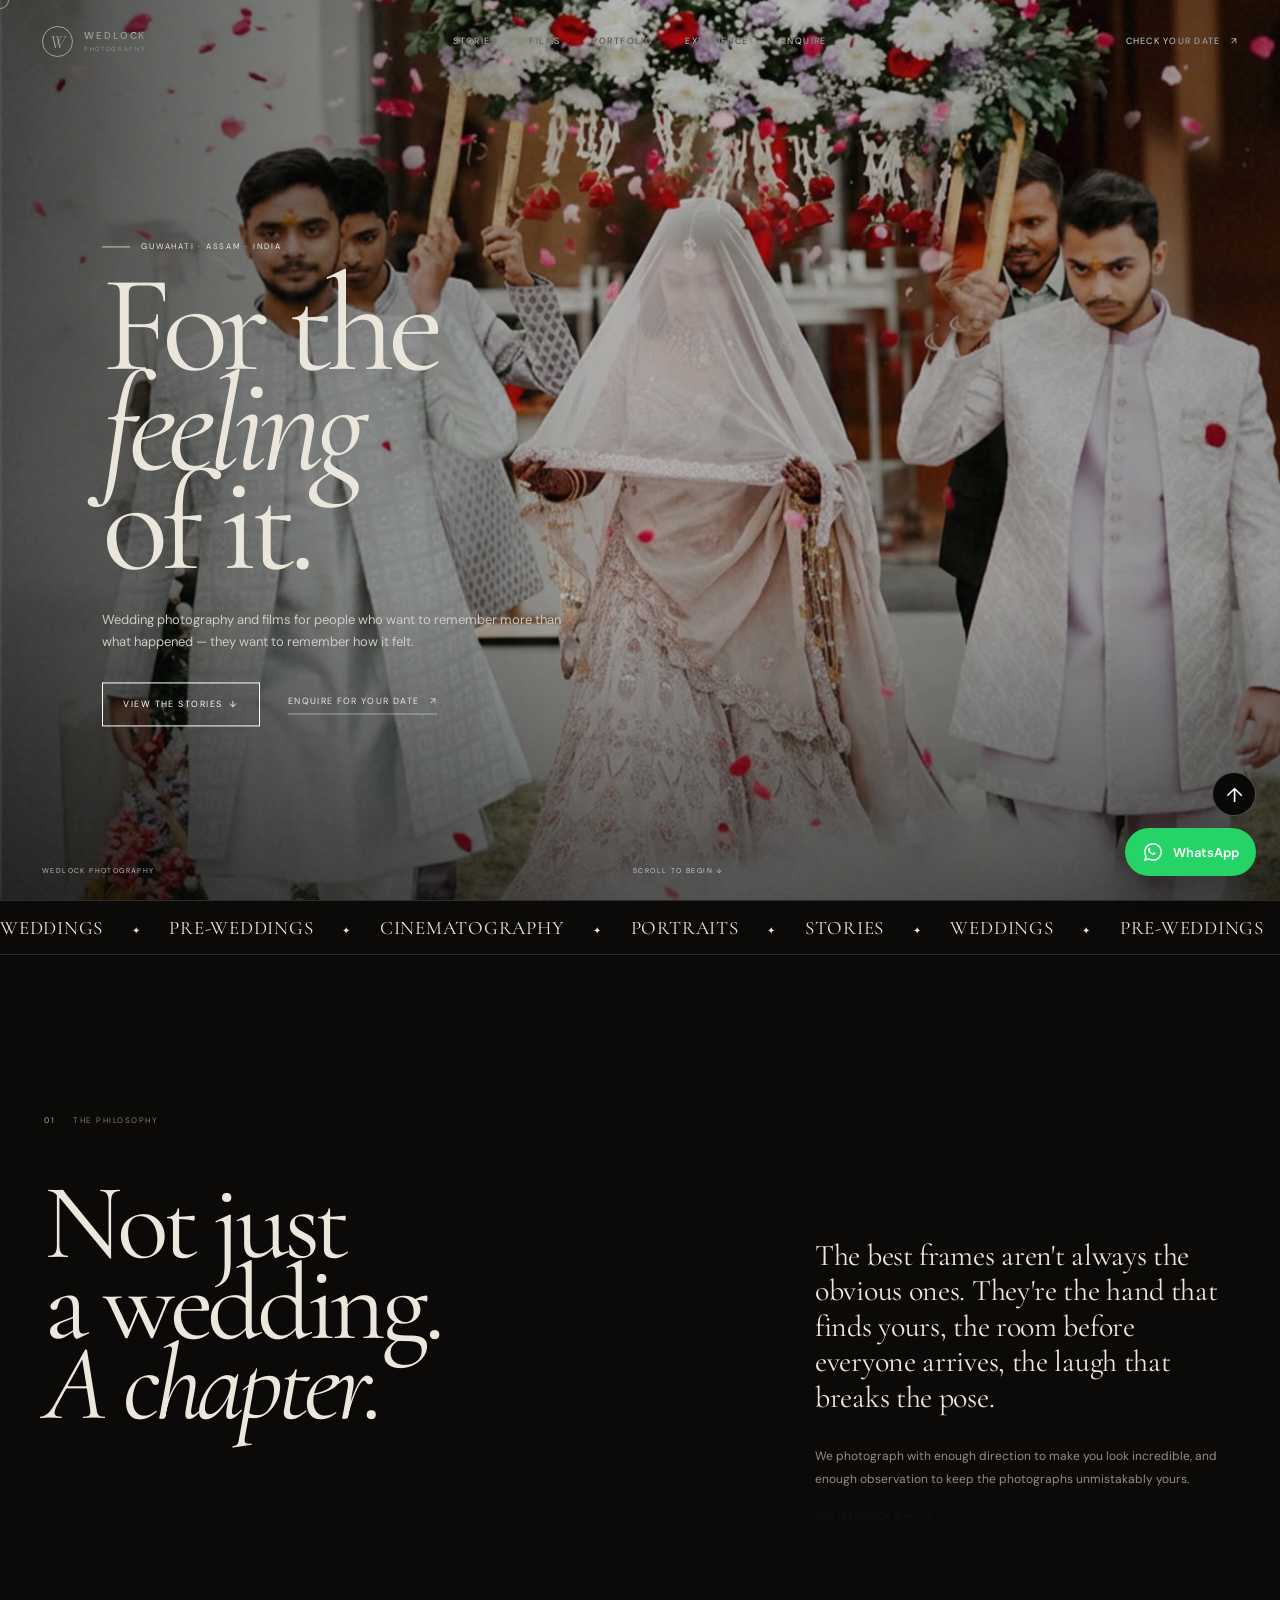
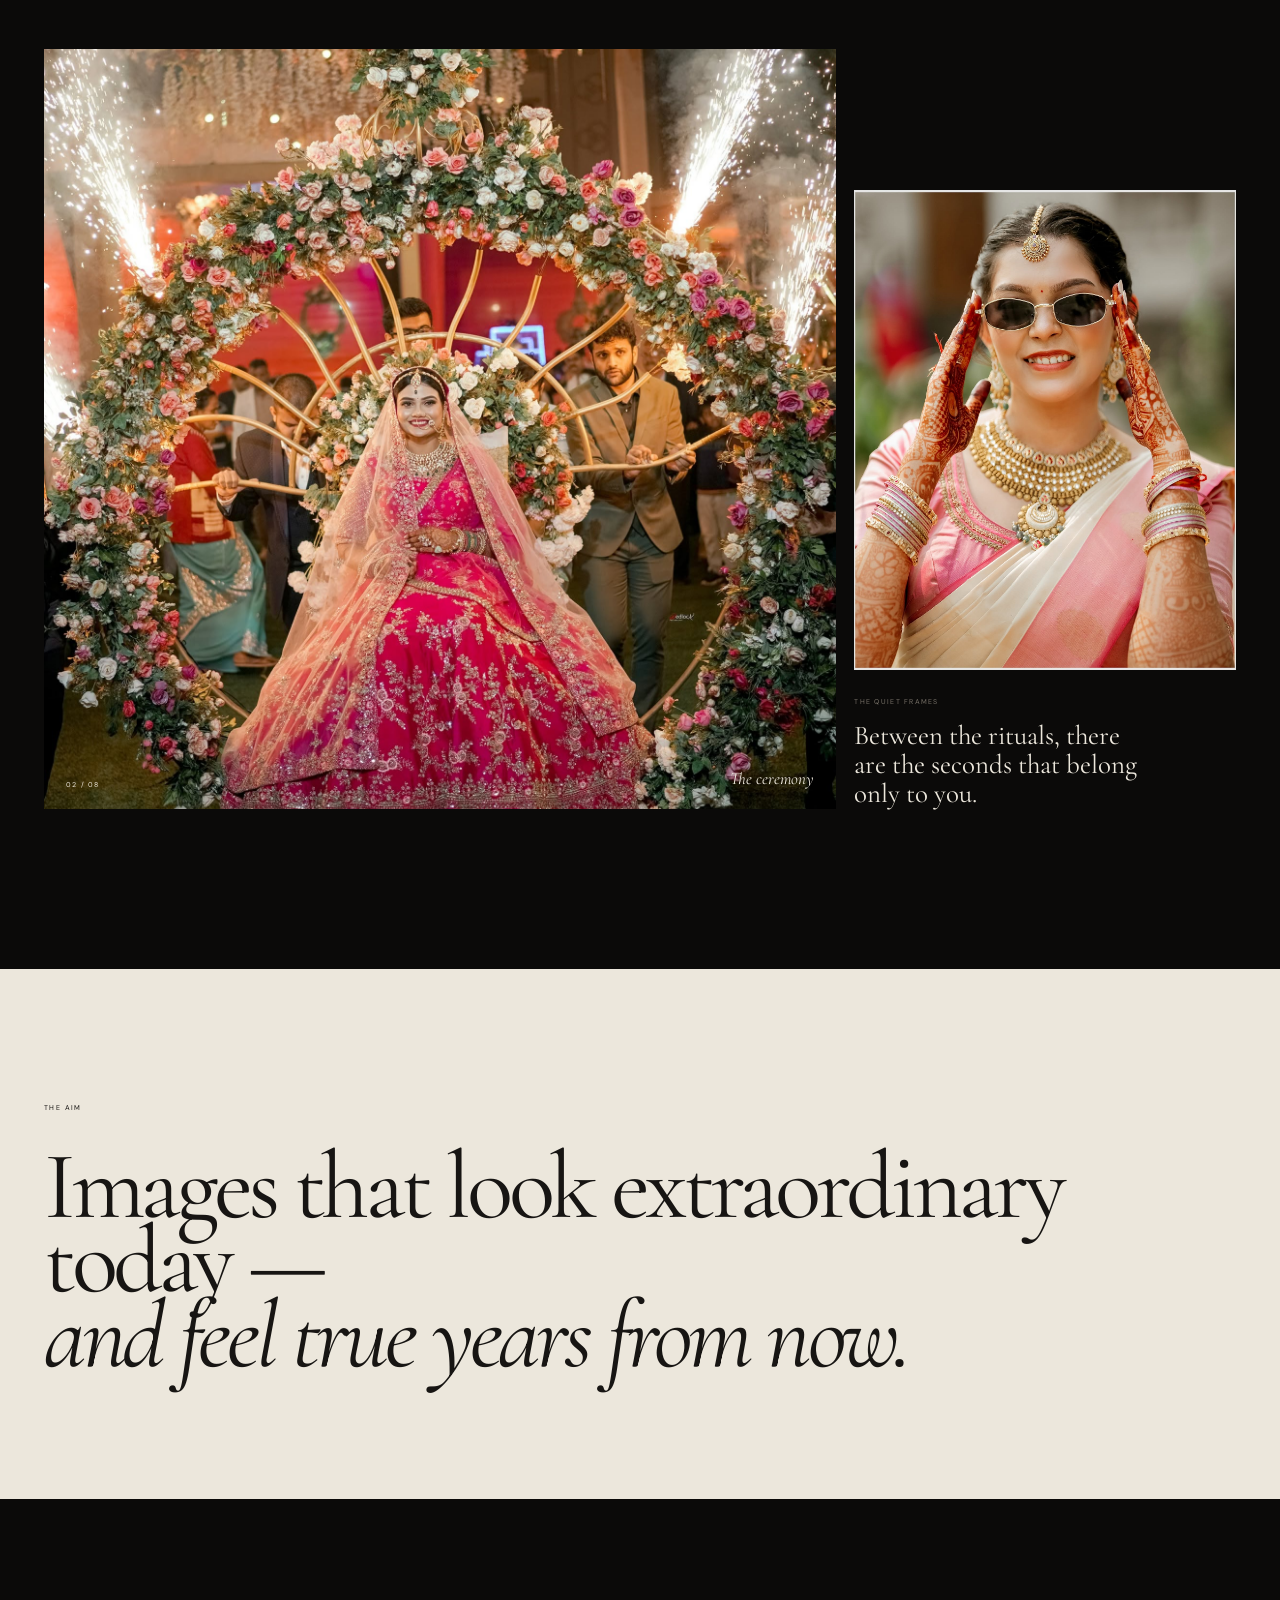
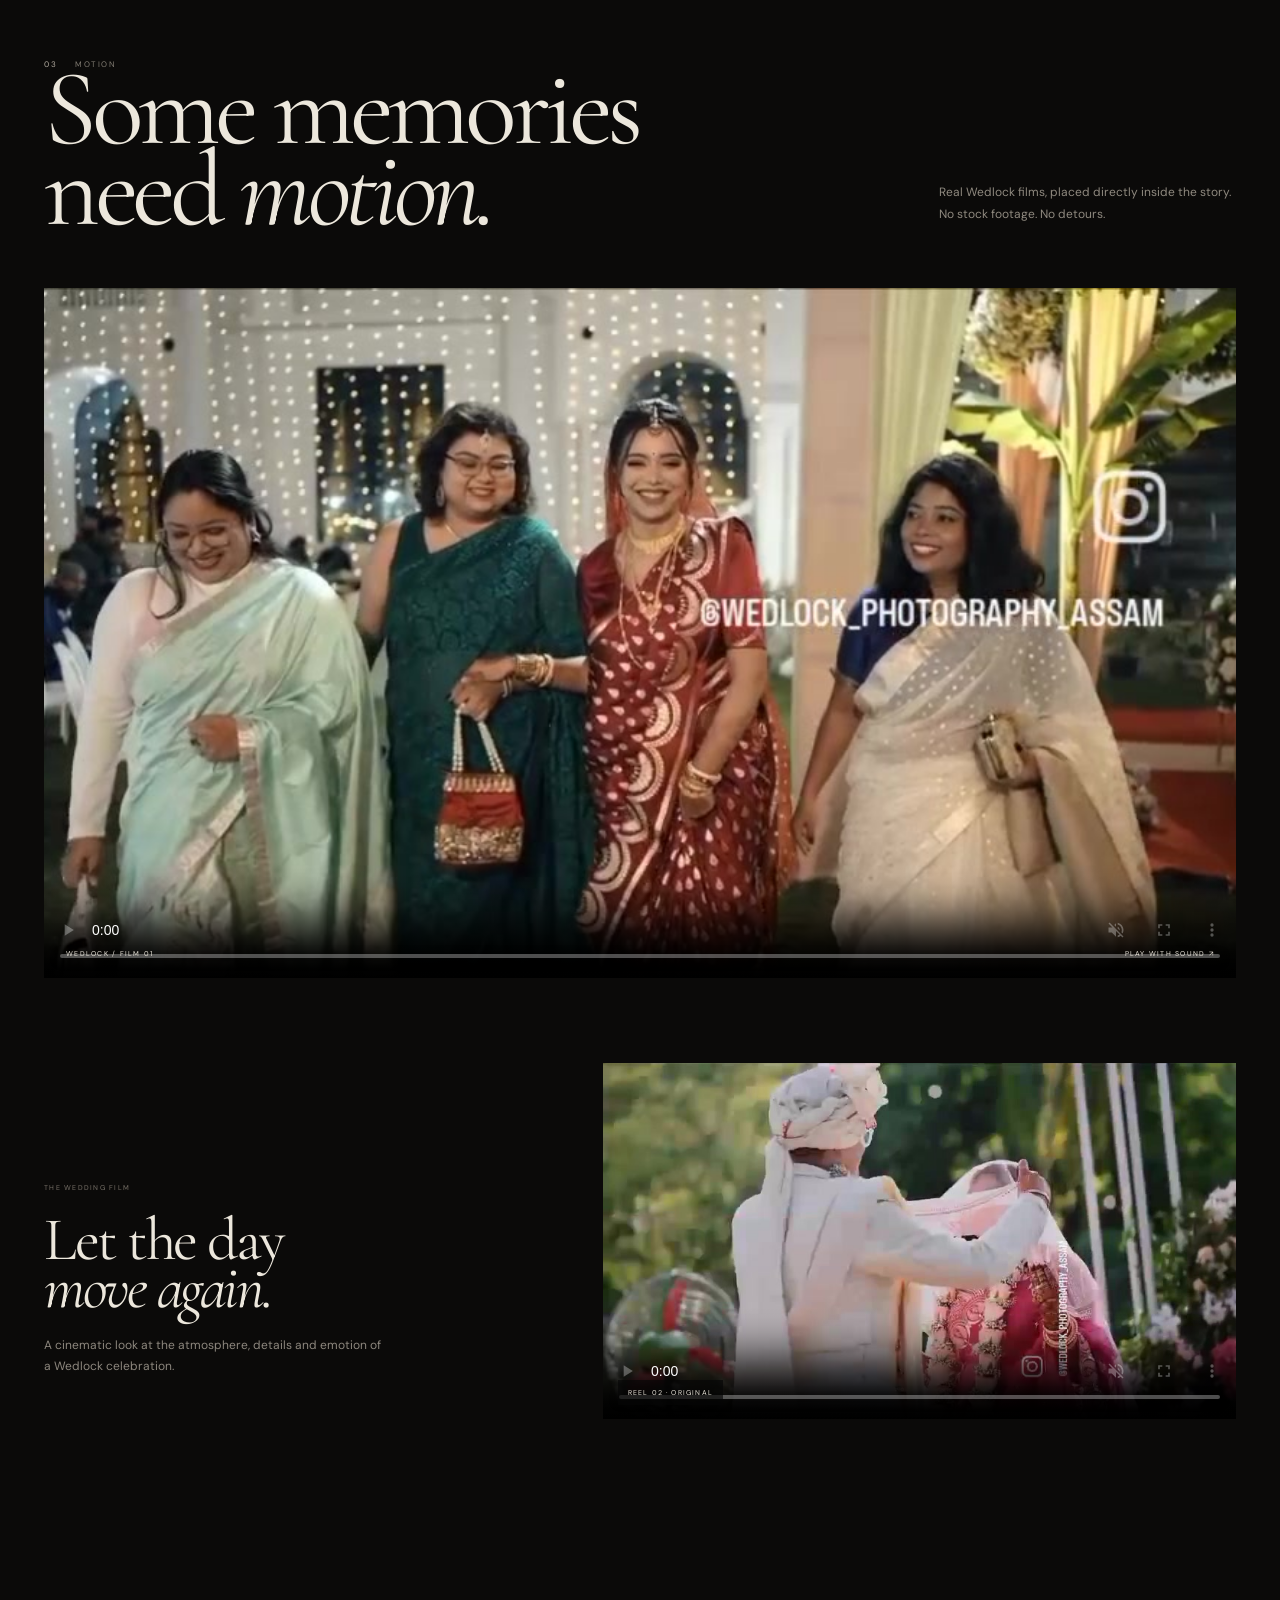
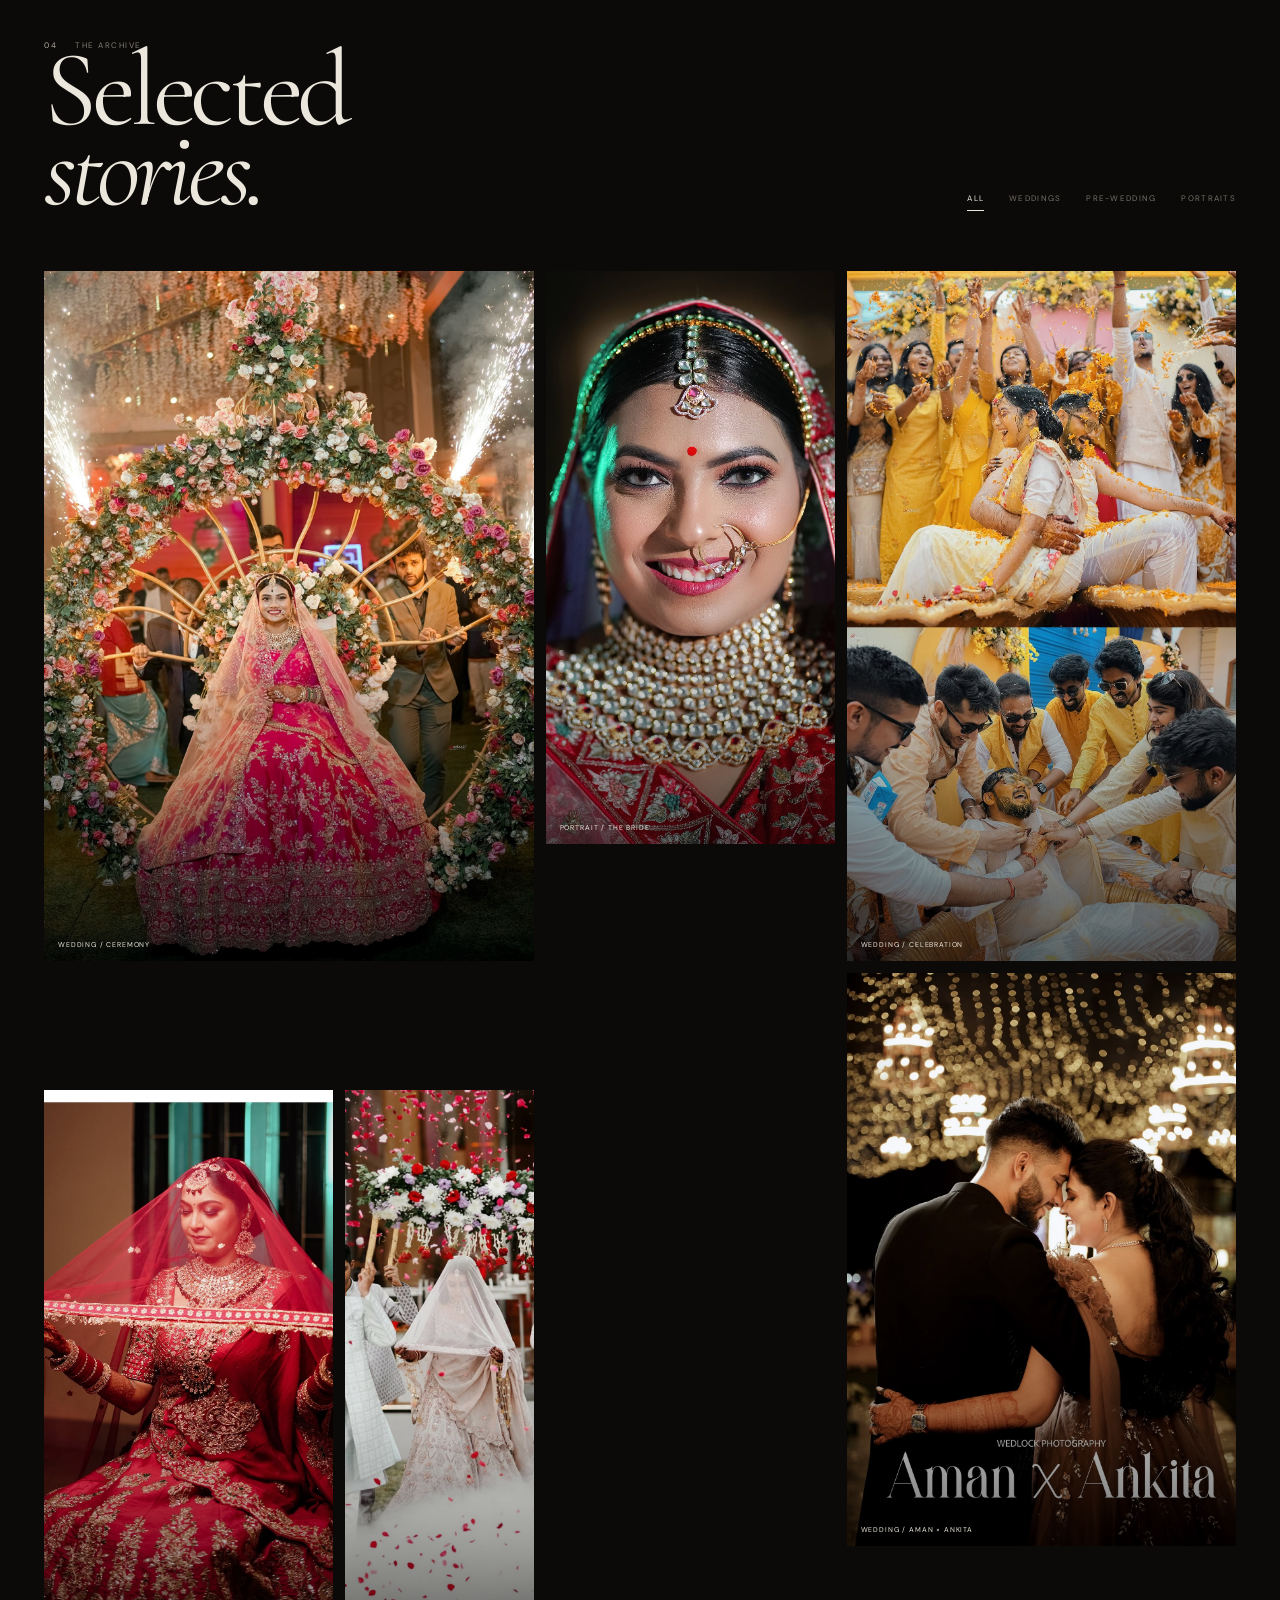
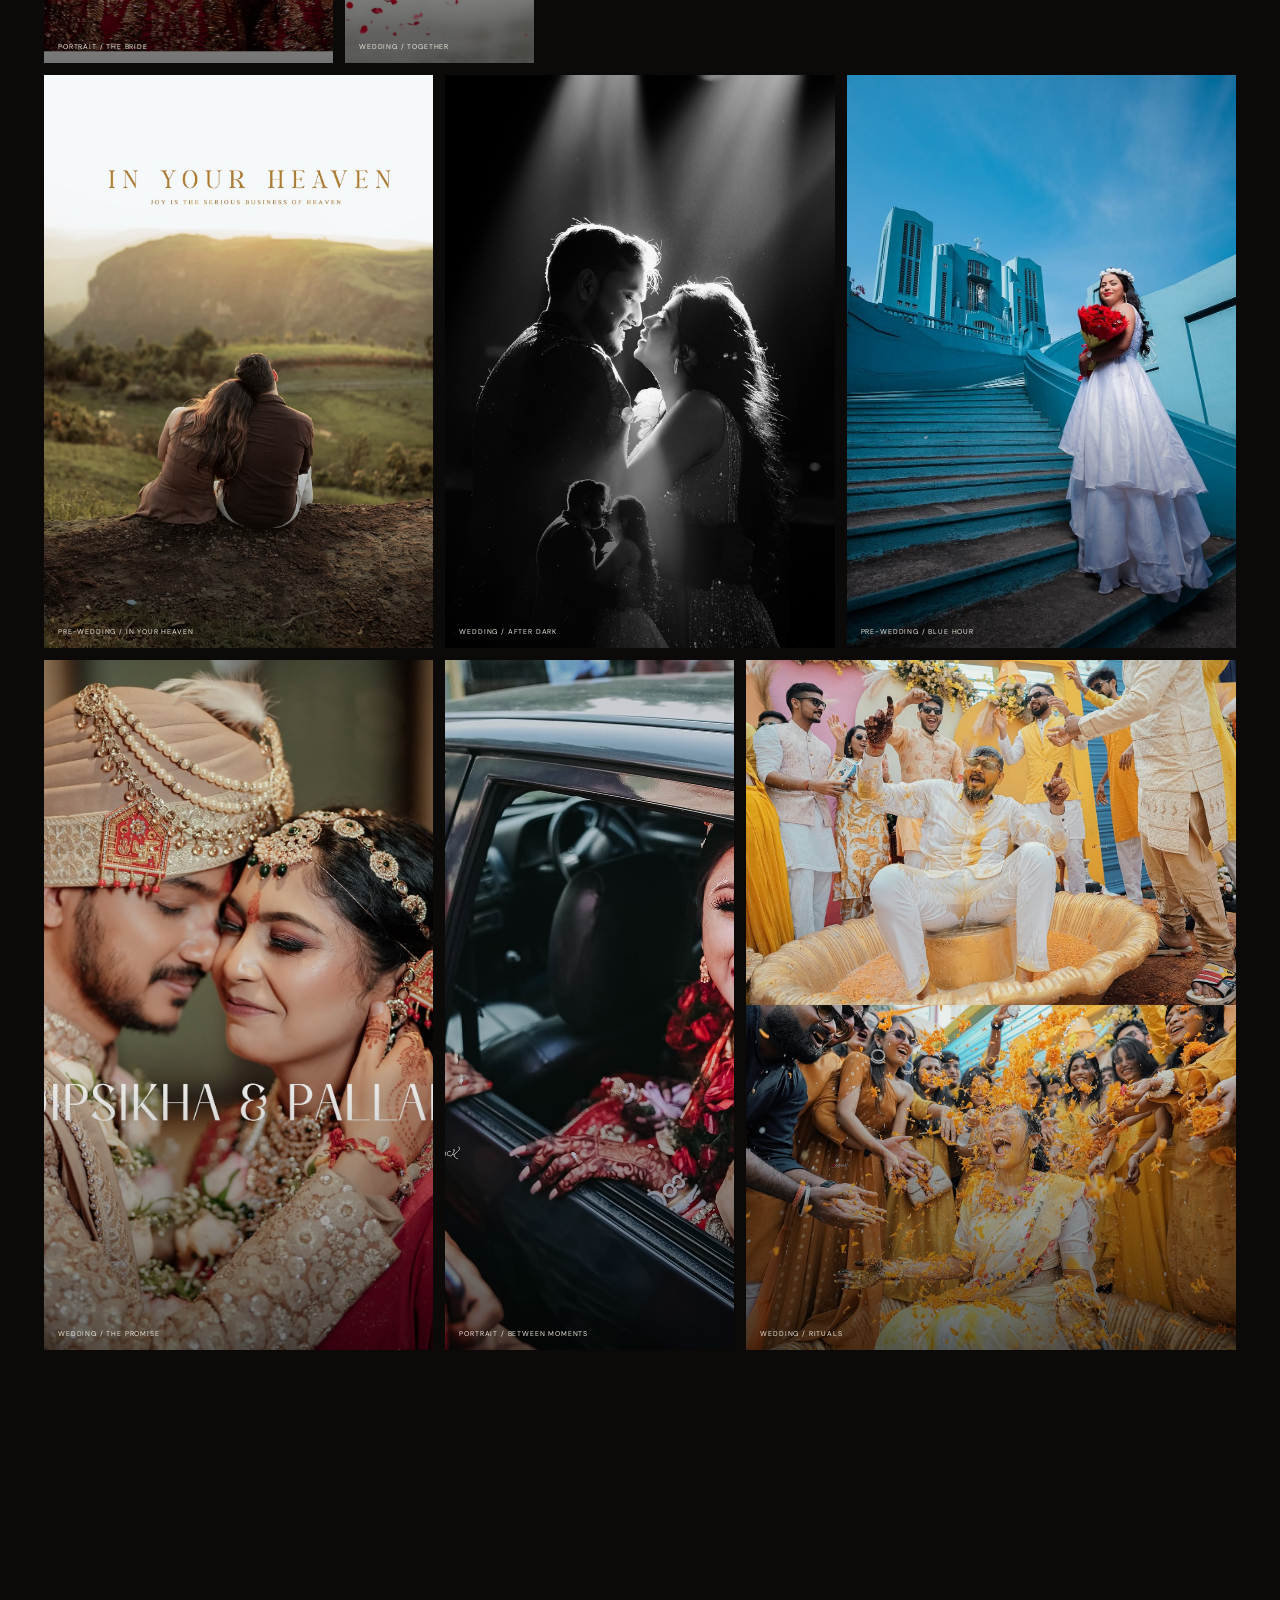
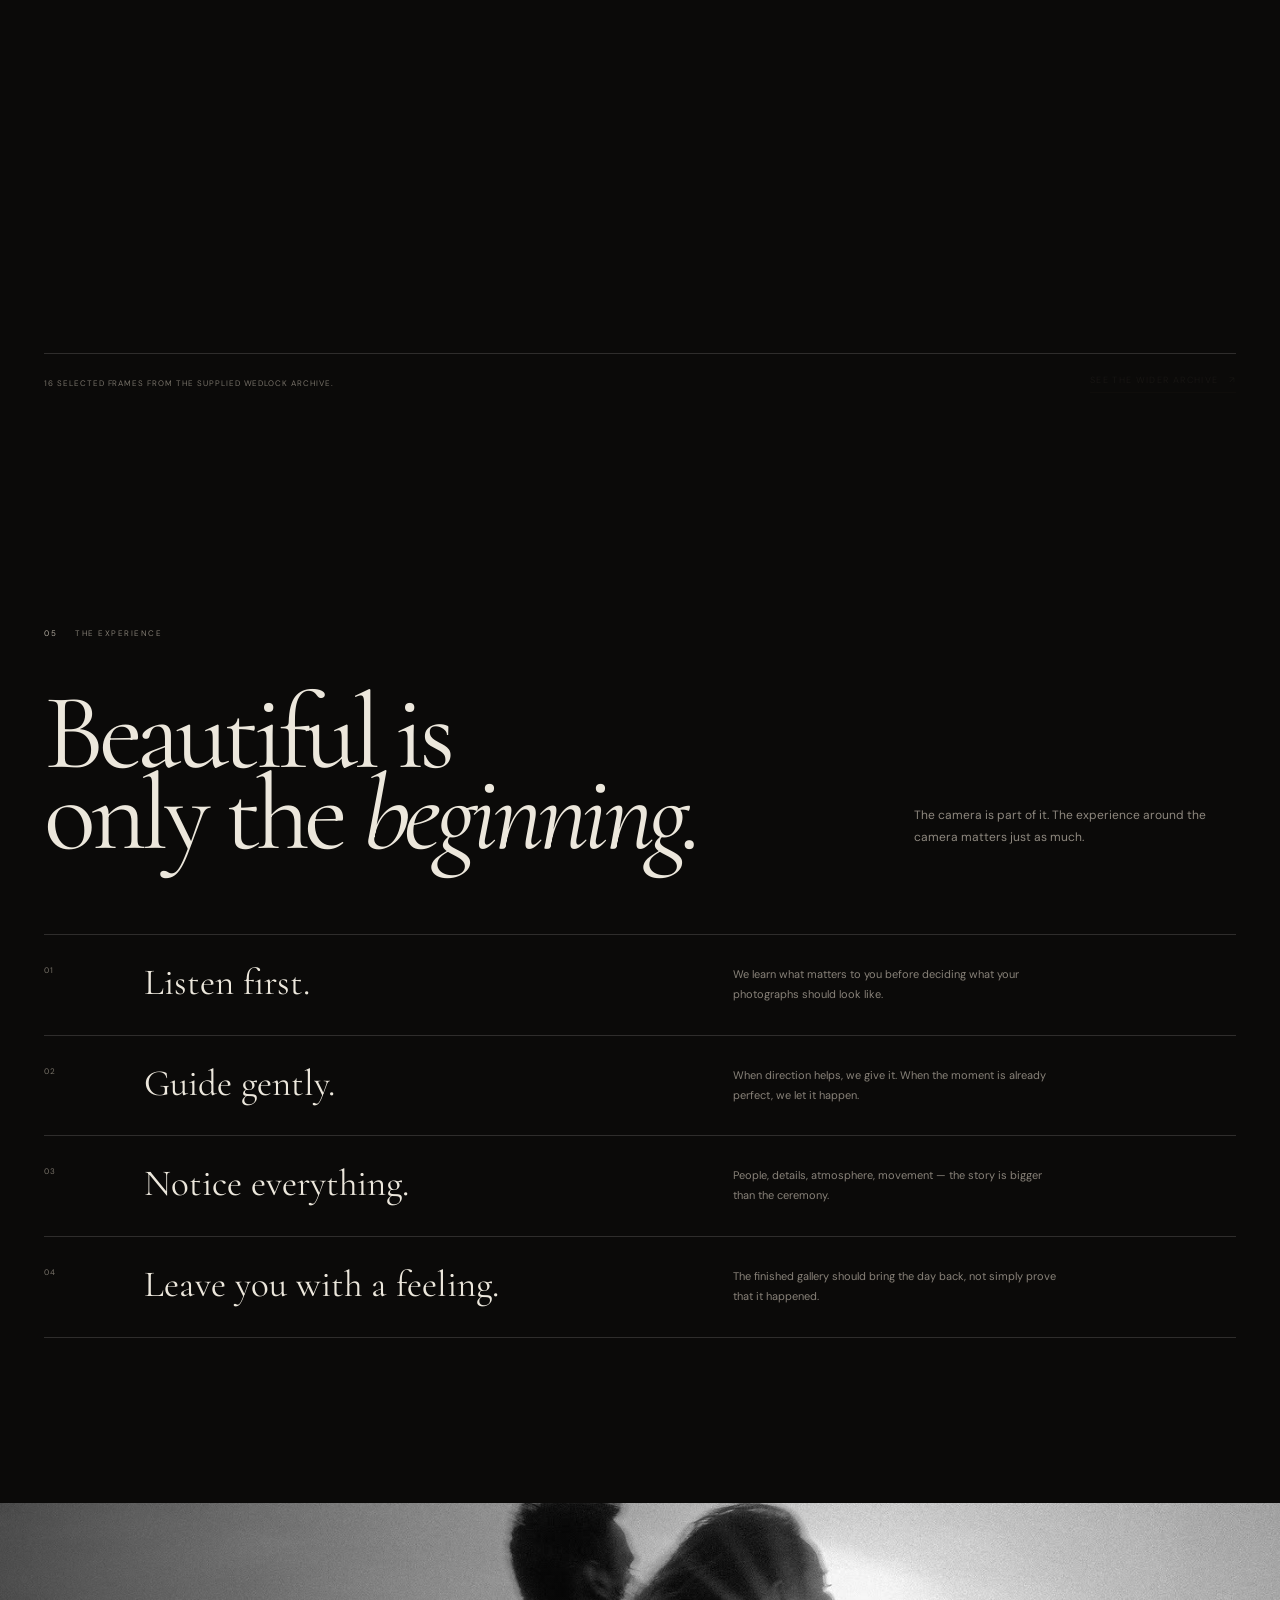
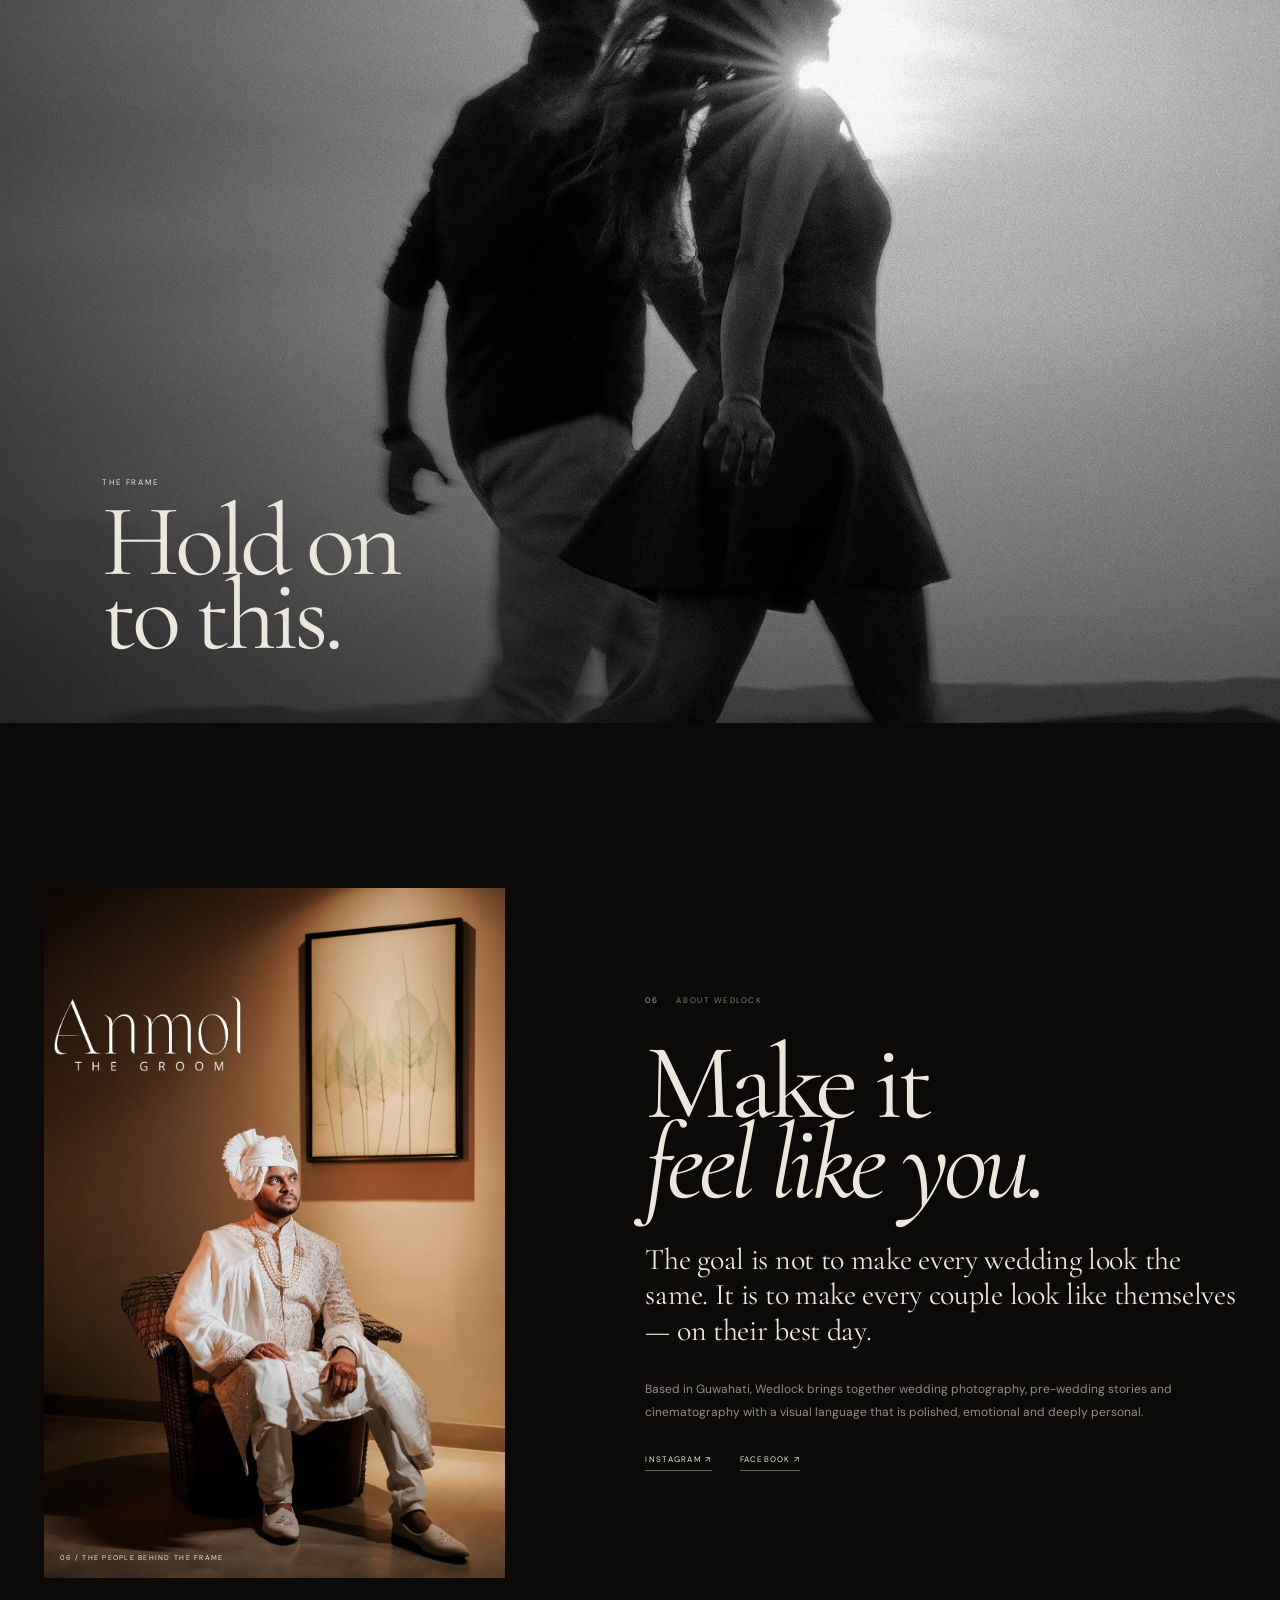
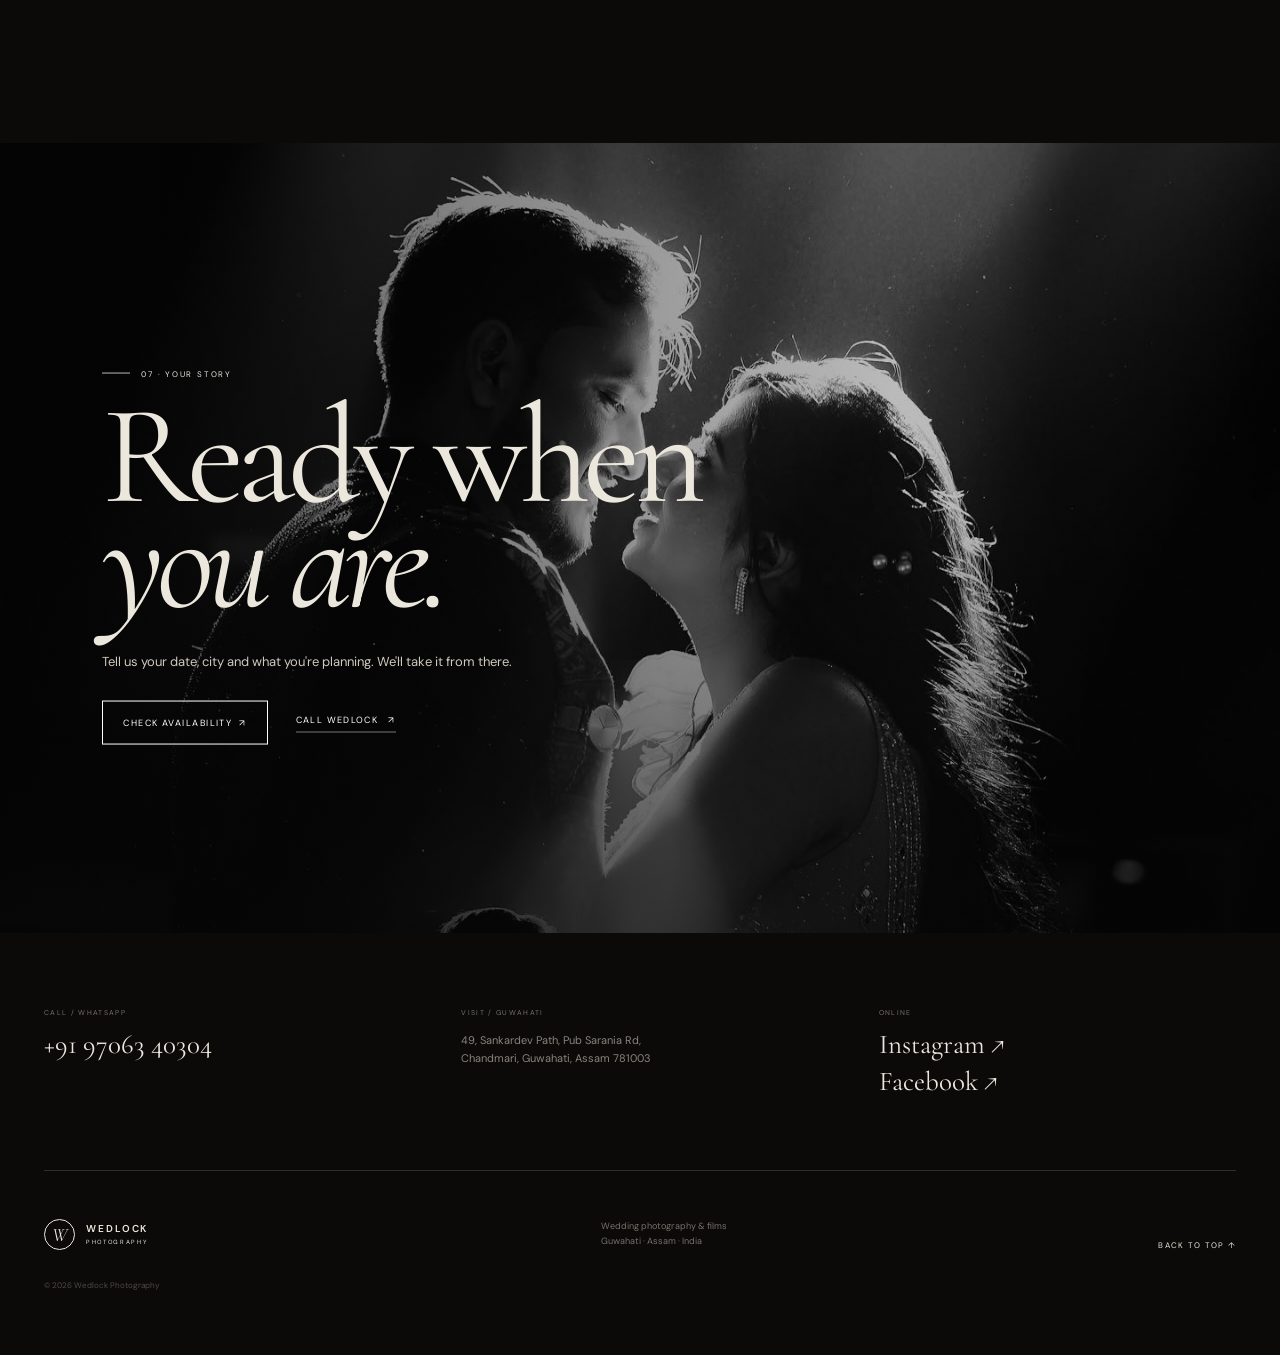
==== commit a29bf22a: "Add files via upload" ====
--- a/index.html
+++ b/index.html
@@ -1,28 +1,127 @@
-<!doctype html><html lang="en"><head>
-<meta charset="utf-8"><meta name="viewport" content="width=device-width,initial-scale=1,viewport-fit=cover"><meta name="theme-color" content="#151513">
-<title>Wedlock Photography — Guwahati Wedding Photography & Films</title><meta name="description" content="Wedlock Photography — wedding photography and cinematic films in Guwahati, Assam. Stories photographed with an editorial eye and a documentary heart.">
-<link rel="canonical" href="https://googly-oss.github.io/wedlock-premium/"><meta property="og:title" content="Wedlock Photography — Guwahati Wedding Photography & Films"><meta property="og:description" content="Wedding stories photographed and filmed with an editorial eye and a documentary heart."><meta property="og:type" content="website"><meta property="og:url" content="https://googly-oss.github.io/wedlock-premium/"><meta property="og:image" content="assets/hero-cover.jpg"><meta name="twitter:card" content="summary_large_image">
-<link rel="preconnect" href="https://fonts.googleapis.com"><link rel="preconnect" href="https://fonts.gstatic.com" crossorigin><link href="https://fonts.googleapis.com/css2?family=Cormorant+Garamond:ital,wght@0,400;0,500;0,600;1,400;1,500&family=DM+Sans:wght@400;500;600&display=swap" rel="stylesheet"><link rel="stylesheet" href="style.css"></head><body id="top">
-<div class="grain"></div><div class="progress"><i></i></div>
-<header class="nav"><a class="brand" href="index.html" aria-label="Wedlock Photography home"><span class="brand-mark">W</span><span class="brand-text">Wedlock<small>Photography</small></span></a><nav class="nav-links"><a href="#work">Work</a><a href="weddings.html">Weddings</a><a href="pre-weddings.html">Pre-Weddings</a><a href="portraits.html">Portraits</a><a href="films.html">Films</a><a href="#about">About</a><a href="#contact">Enquire</a></nav><button class="menu" aria-expanded="false" aria-controls="mobile-panel">Menu</button></header>
-<div class="mobile-panel" id="mobile-panel"><a href="#work">Work</a><a href="weddings.html">Weddings</a><a href="pre-weddings.html">Pre-Weddings</a><a href="portraits.html">Portraits</a><a href="films.html">Films</a><a href="#about">About</a><a href="#contact">Enquire</a></div>
+<!doctype html>
+<html lang="en">
+<head>
+<meta charset="utf-8">
+<meta name="viewport" content="width=device-width, initial-scale=1, viewport-fit=cover">
+<meta name="theme-color" content="#0a0908">
+<meta name="description" content="Wedlock Photography — wedding photography and cinematic films from Guwahati, Assam. Honest moments, elevated imagery, timeless stories.">
+<meta property="og:title" content="Wedlock Photography — Wedding Photography & Films">
+<meta property="og:description" content="Wedding stories photographed and filmed with an editorial eye and a documentary heart.">
+<meta property="og:type" content="website">
+<meta property="og:image" content="assets/hero-cover.jpg">
+<meta name="twitter:card" content="summary_large_image">
+<title>Wedlock Photography — Guwahati Wedding Photography & Films</title>
+<link rel="preconnect" href="https://fonts.googleapis.com">
+<link rel="preconnect" href="https://fonts.gstatic.com" crossorigin>
+<link href="https://fonts.googleapis.com/css2?family=Cormorant+Garamond:ital,wght@0,400;0,500;0,600;1,400;1,500;1,600&family=DM+Sans:wght@400;500;600&display=swap" rel="stylesheet">
+<link rel="stylesheet" href="style.css">
+</head>
+<body>
+<div class="scroll-line" aria-hidden="true"><span></span></div>
+<div class="grain" aria-hidden="true"></div>
+<div class="cursor" aria-hidden="true"></div>
+
+<header class="nav" id="top">
+  <a class="logo" href="#top" aria-label="Wedlock Photography home"><b>W</b><span>WEDLOCK<small>PHOTOGRAPHY</small></span></a>
+  <nav aria-label="Primary"><a href="#stories">Stories</a><a href="#films">Films</a><a href="#work">Portfolio</a><a href="#experience">Experience</a><a href="#contact">Enquire</a></nav>
+  <a class="nav-cta" href="https://wa.me/919706340304?text=Hi%20Wedlock%20Photography%2C%20I%27d%20like%20to%20check%20my%20wedding%20date." target="_blank" rel="noopener">Check your date <i>↗</i></a>
+  <button class="menu" aria-label="Open menu" aria-expanded="false"><span></span><span></span></button>
+</header>
+<div class="mobile-nav" aria-hidden="true"><a href="#stories">Stories</a><a href="#films">Films</a><a href="#work">Portfolio</a><a href="#experience">Experience</a><a href="#contact">Enquire</a><a class="mobile-cta" href="https://wa.me/919706340304" target="_blank" rel="noopener">WhatsApp ↗</a></div>
+
 <main>
-<section class="hero"><img src="assets/hero-cover.jpg" alt="Bride in a red veil walking toward a floral wedding mandap"><div class="hero-meta"><span>Guwahati · Assam</span><span>Wedding Photography & Films</span></div><div class="hero-content"><span class="eyebrow">For the feeling of it.</span><h1>Made to be<br><em>remembered.</em></h1><p>Photographs and films for the people, places and in-between moments that make a wedding yours.</p><div class="actions"><a class="button" href="#work">Explore the work <span>↗</span></a><a class="underlink" href="https://wa.me/919706340304?text=Hi%20Wedlock%20Photography%2C%20I%27d%20like%20to%20check%20my%20wedding%20date." target="_blank" rel="noopener">Check your date</a></div></div><div class="hero-foot"><span>Wedding stories / 01</span><span>Scroll to enter ↓</span></div></section>
-<section class="intro wrap"><span class="kicker">01 · The idea</span><div class="intro-grid"><h2 class="display">The day goes by.<br>What stays is the <em>feeling.</em></h2><div class="intro-copy"><p>We photograph weddings as they unfold — with room for the quiet, the chaos and everything beautifully unscripted.</p><small>From Guwahati to wherever your story takes you, Wedlock is built around honest observation, thoughtful direction and images that still feel like you years later.</small></div></div></section>
-<section class="feature wrap"><div class="feature-grid"><figure class="feature-main"><img src="assets/489008714_18303630982235892_7115099439980177030_n.jpg" alt="Couple in red wedding attire" loading="lazy"><figcaption><span>A wedding, in close detail.</span><span>01 / 03</span></figcaption></figure><div class="feature-side"><figure><img src="assets/476832887_1030130719155169_2231081494425700678_n.jpg" alt="Bride beneath a floral canopy" loading="lazy"><figcaption><span>Under the flowers.</span></figcaption></figure><figure><img src="assets/476478696_18297188137235892_8116715826056152956_n.jpg" alt="Couple during a wedding ceremony" loading="lazy"><figcaption><span>In the middle of it.</span></figcaption></figure></div></div></section>
-<section class="statement"><div class="statement-inner"><p>Not just how it <em>looked.</em><br>How it <em>felt.</em></p></div></section>
-<section class="archive" id="work"><div class="wrap"><div class="archive-head"><div><span class="kicker">02 · Explore our work</span><h2>Choose a <em>story.</em></h2></div><p>Every collection is a different way of seeing the people and moments that make a celebration personal. Enter a gallery to see the work in full.</p></div><div class="category-grid">
-<a class="category" href="weddings.html"><img src="assets/673116682_18353572582235892_1438724044032364556_n.jpg" alt="Wedding reception couple" loading="lazy"><div class="category-content"><span class="category-no">01 / COLLECTION</span><h3>Weddings</h3><div class="category-meta"><b>Stories from the day</b><span class="arrow">↗</span></div></div></a>
-<a class="category" href="pre-weddings.html"><img src="assets/731239330_18362867773235892_8558618630797494442_n.jpg" alt="Couple in a wide pre-wedding landscape" loading="lazy"><div class="category-content"><span class="category-no">02 / COLLECTION</span><h3>Pre-<em>weddings</em></h3><div class="category-meta"><b>Before the beginning</b><span class="arrow">↗</span></div></div></a>
-<a class="category" href="portraits.html"><img src="assets/746791389_18365890123235892_8615561848903815686_n.jpg" alt="Bridal portrait" loading="lazy"><div class="category-content"><span class="category-no">03 / COLLECTION</span><h3>Portraits</h3><div class="category-meta"><b>The people in the frame</b><span class="arrow">↗</span></div></div></a>
-<a class="category" href="films.html"><img src="assets/502936986_3991486881168148_254042313940759573_n.jpg" alt="Wedding rings and details" loading="lazy"><div class="category-content"><span class="category-no">04 / COLLECTION</span><h3>Films <em>& reels</em></h3><div class="category-meta"><b>Stories in motion</b><span class="arrow">↗</span></div></div></a>
-</div></div></section>
-<section class="stories wrap"><div class="stories-head"><div><span class="kicker">03 · Selected frames</span><h2>A few things we <em>noticed.</em></h2></div><a class="underlink" style="color:inherit;border-color:var(--ink)" href="weddings.html">See the wedding gallery ↗</a></div><div class="story-grid"><a class="story-card" href="portraits.html"><figure><img src="assets/589018174_18335563213235892_2361226160045509008_n.jpg" alt="Groom portrait" loading="lazy"></figure><figcaption><span>The people are the story.</span><span>↗</span></figcaption></a><a class="story-card" href="pre-weddings.html"><figure><img src="assets/53300017_2195380244112163_5619985228169740288_n.jpg" alt="Couple against blue architecture" loading="lazy"></figure><figcaption><span>Before the vows.</span><span>↗</span></figcaption></a></div></section>
-<section class="films"><div class="wrap"><span class="kicker">04 · In motion</span><div class="archive-head" style="margin-top:18px;margin-bottom:0"><div><h2 style="margin-top:0">See it <em>move.</em></h2></div><p>Some memories are better when they breathe. Watch the supplied Wedlock films and reels.</p></div><div class="films-grid"><figure class="film"><video controls playsinline preload="metadata" poster="assets/videos/film-poster-v2.jpg"><source src="assets/videos/wedlock-wedding-film.mp4" type="video/mp4"></video><figcaption><span>Wedding Film</span><span>01</span></figcaption></figure><figure class="film"><video controls playsinline preload="metadata" poster="assets/videos/reel-poster-v2.jpg"><source src="assets/videos/wedlock-reel-corrected.mp4" type="video/mp4"></video><figcaption><span>Reel</span><span>02</span></figcaption></figure></div></div></section>
-<section class="experience wrap"><div class="experience-top"><div><span class="kicker">05 · The experience</span><h2>Beautiful is only<br>the <em>beginning.</em></h2></div><p>The photographs matter. So does how you feel while making them.</p></div><div class="steps"><article class="step"><span class="step-no">01</span><div><h3>Listen first.</h3><p>We start with what matters to you, not with a checklist of poses.</p></div><span class="step-arrow">↗</span></article><article class="step"><span class="step-no">02</span><div><h3>Guide gently.</h3><p>When direction helps, we give it. When the moment is already right, we let it happen.</p></div><span class="step-arrow">↗</span></article><article class="step"><span class="step-no">03</span><div><h3>Notice everything.</h3><p>People, details, atmosphere and movement — the story is bigger than the ceremony.</p></div><span class="step-arrow">↗</span></article><article class="step"><span class="step-no">04</span><div><h3>Preserve the feeling.</h3><p>The finished gallery should bring the day back, not simply prove that it happened.</p></div><span class="step-arrow">↗</span></article></div></section>
-<section class="closing-image"><img src="assets/475550807_3874298522886985_5923663346408873451_n.jpg" alt="Couple during a warm wedding reception" loading="lazy"><div class="closing-copy"><span class="kicker" style="color:#fff">The frame after the frame</span><strong>Keep the<br><em>feeling.</em></strong></div></section>
-<section class="about wrap" id="about"><div><span class="kicker">06 · About Wedlock</span></div><div class="about-copy"><p class="lead">A wedding is a collection of small human moments. Our approach is built around seeing them — beautifully, honestly and without turning your day into a performance.</p><p>From the quiet frames to the loudest celebrations, we want the finished story to feel unmistakably yours.</p><div class="socials"><a href="https://www.instagram.com/wedlock_photography_assam/" target="_blank" rel="noopener">Instagram ↗</a><a href="https://www.facebook.com/wedlockphotography2018" target="_blank" rel="noopener">Facebook ↗</a></div></div></section>
-<section class="contact" id="contact"><div class="contact-inner"><span class="kicker" style="color:rgba(255,255,255,.55)">07 · Your story</span><h2>Let's make<br><em>something worth keeping.</em></h2><p>Tell us about your date, your people and what you want to remember.</p><a class="button" href="https://wa.me/919706340304?text=Hi%20Wedlock%20Photography%2C%20I%27d%20like%20to%20check%20my%20wedding%20date." target="_blank" rel="noopener">Start a conversation <span>↗</span></a></div></section>
+<section class="hero" aria-label="Wedlock Photography">
+  <div class="hero-image"><img src="assets/598555963_18335563234235892_3533336574849758892_n.jpg" alt="Bride in a red veil walking toward a floral wedding mandap" fetchpriority="high"></div>
+  <div class="hero-vignette"></div>
+  <div class="hero-copy">
+    <p class="kicker"><span></span> Guwahati · Assam · India</p>
+    <h1>For the<br><em>feeling</em><br>of it.</h1>
+    <p class="hero-text">Wedding photography and films for people who want to remember more than what happened — they want to remember how it felt.</p>
+    <div class="hero-actions"><a class="button light" href="#work">View the stories <i>↓</i></a><a class="underlink" href="#contact">Enquire for your date <i>↗</i></a></div>
+  </div>
+  <div class="hero-footer"><span>WEDLOCK PHOTOGRAPHY</span><span>SCROLL TO BEGIN ↓</span><span>01 — 08</span></div>
+</section>
+
+<section class="marquee" aria-hidden="true"><div>WEDDINGS <i>✦</i> PRE-WEDDINGS <i>✦</i> CINEMATOGRAPHY <i>✦</i> PORTRAITS <i>✦</i> STORIES <i>✦</i> WEDDINGS <i>✦</i> PRE-WEDDINGS <i>✦</i> CINEMATOGRAPHY <i>✦</i></div></section>
+
+<section class="intro wrap" id="stories">
+  <div class="label"><span>01</span><span>THE PHILOSOPHY</span></div>
+  <div class="intro-grid">
+    <h2>Not just<br>a wedding.<br><em>A chapter.</em></h2>
+    <div class="intro-copy"><p class="large">The best frames aren't always the obvious ones. They're the hand that finds yours, the room before everyone arrives, the laugh that breaks the pose.</p><p>We photograph with enough direction to make you look incredible, and enough observation to keep the photographs unmistakably yours.</p><a class="underlink dark" href="#experience">The Wedlock way <i>↗</i></a></div>
+  </div>
+</section>
+
+<section class="feature-story wrap">
+  <div class="feature-main reveal"><img src="assets/476832887_1030130719155169_2231081494425700678_n.jpg" alt="Bride beneath a floral wedding canopy" loading="lazy"><div class="image-note"><span>02 / 08</span><em>The ceremony</em></div></div>
+  <div class="feature-side reveal"><div class="side-image"><img src="assets/746791389_18365890123235892_8615561848903815686_n.jpg" alt="Bride portrait in traditional jewellery" loading="lazy"></div><div class="side-copy"><span>THE QUIET FRAMES</span><p>Between the rituals, there are the seconds that belong only to you.</p></div></div>
+</section>
+
+<section class="quote-band"><div class="wrap"><span>THE AIM</span><p>Images that look extraordinary today —<br><em>and feel true years from now.</em></p></div></section>
+
+<section class="films wrap" id="films">
+  <div class="section-heading"><div><div class="label"><span>03</span><span>MOTION</span></div><h2>Some memories<br>need <em>motion.</em></h2></div><p>Real Wedlock films, placed directly inside the story. No stock footage. No detours.</p></div>
+  <div class="film-stage reveal">
+    <video class="main-film" controls muted playsinline preload="metadata" poster="assets/videos/film-poster-v2.jpg"><source src="assets/videos/wedlock-wedding-film.mp4" type="video/mp4"></video>
+    <div class="film-overlay"><span>WEDLOCK / FILM 01</span><span>PLAY WITH SOUND ↗</span></div>
+  </div>
+  <div class="film-lower">
+    <div class="film-caption"><span>THE WEDDING FILM</span><h3>Let the day<br><em>move again.</em></h3><p>A cinematic look at the atmosphere, details and emotion of a Wedlock celebration.</p></div>
+    <div class="reel-stage reveal"><video controls muted playsinline preload="metadata" poster="assets/videos/reel-poster-v2.jpg"><source src="assets/videos/wedlock-reel-corrected.mp4" type="video/mp4"></video><div class="reel-tag">REEL 02 · ORIGINAL</div></div>
+  </div>
+</section>
+
+<section class="portfolio wrap" id="work">
+  <div class="section-heading portfolio-head"><div><div class="label"><span>04</span><span>THE ARCHIVE</span></div><h2>Selected<br><em>stories.</em></h2></div><div class="filter" role="tablist" aria-label="Portfolio filters"><button class="active" data-filter="all">All</button><button data-filter="wedding">Weddings</button><button data-filter="pre">Pre-wedding</button><button data-filter="portrait">Portraits</button></div></div>
+  <div class="archive" id="archive">
+    <button class="archive-item a1 reveal" data-category="wedding" data-full="assets/476832887_1030130719155169_2231081494425700678_n.jpg"><img src="assets/476832887_1030130719155169_2231081494425700678_n.jpg" alt="Bride beneath flowers" loading="lazy"><span>Wedding / Ceremony</span></button>
+    <button class="archive-item a2 reveal" data-category="portrait" data-full="assets/476852080_1029415392560035_7918599937991335918_n.jpg"><img src="assets/476852080_1029415392560035_7918599937991335918_n.jpg" alt="Traditional bridal portrait" loading="lazy"><span>Portrait / The bride</span></button>
+    <button class="archive-item a3 reveal" data-category="wedding" data-full="assets/476833569_1030116695823238_8445259695110618878_n.jpg"><img src="assets/476833569_1030116695823238_8445259695110618878_n.jpg" alt="Wedding family celebration" loading="lazy"><span>Wedding / Celebration</span></button>
+    <button class="archive-item a4 reveal" data-category="pre" data-full="assets/652334970_18347221612235892_2191976710279749233_n.jpg"><img src="assets/652334970_18347221612235892_2191976710279749233_n.jpg" alt="Couple in a wide landscape" loading="lazy"><span>Pre-wedding / Inescapable love</span></button>
+    <button class="archive-item a5 reveal" data-category="wedding" data-full="assets/673116682_18353572582235892_1438724044032364556_n.jpg"><img src="assets/673116682_18353572582235892_1438724044032364556_n.jpg" alt="Couple at reception under warm lights" loading="lazy"><span>Wedding / Aman × Ankita</span></button>
+    <button class="archive-item a6 reveal" data-category="portrait" data-full="assets/483605934_18301134403235892_2125914917805569480_n.jpg"><img src="assets/483605934_18301134403235892_2125914917805569480_n.jpg" alt="Bride in red veil" loading="lazy"><span>Portrait / The bride</span></button>
+    <button class="archive-item a7 reveal" data-category="wedding" data-full="assets/598555963_18335563234235892_3533336574849758892_n.jpg"><img src="assets/598555963_18335563234235892_3533336574849758892_n.jpg" alt="Couple beneath wedding flowers" loading="lazy"><span>Wedding / Together</span></button>
+    <button class="archive-item a8 reveal" data-category="pre" data-full="assets/731239330_18362867773235892_8558618630797494442_n.jpg"><img src="assets/731239330_18362867773235892_8558618630797494442_n.jpg" alt="Couple seated in a landscape" loading="lazy"><span>Pre-wedding / In your heaven</span></button>
+    <button class="archive-item a9 reveal" data-category="wedding" data-full="assets/476504262_18297442234235892_7427912056293936288_n.jpg"><img src="assets/476504262_18297442234235892_7427912056293936288_n.jpg" alt="Couple in silhouette" loading="lazy"><span>Wedding / After dark</span></button>
+    <button class="archive-item a10 reveal" data-category="pre" data-full="assets/53300017_2195380244112163_5619985228169740288_n.jpg"><img src="assets/53300017_2195380244112163_5619985228169740288_n.jpg" alt="Couple on blue architecture" loading="lazy"><span>Pre-wedding / Blue hour</span></button>
+    <button class="archive-item a11 reveal" data-category="wedding" data-full="assets/484189990_18301134367235892_7075359121839824386_n.jpg"><img src="assets/484189990_18301134367235892_7075359121839824386_n.jpg" alt="Bride and groom in traditional attire" loading="lazy"><span>Wedding / The promise</span></button>
+    <button class="archive-item a12 reveal" data-category="portrait" data-full="assets/97029761_2554944524822398_1876931413073199104_n.jpg"><img src="assets/97029761_2554944524822398_1876931413073199104_n.jpg" alt="Bride beside a car" loading="lazy"><span>Portrait / Between moments</span></button>
+    <button class="archive-item a13 reveal" data-category="wedding" data-full="assets/476355518_1030116922489882_3613439526904407297_n.jpg"><img src="assets/476355518_1030116922489882_3613439526904407297_n.jpg" alt="Wedding ritual surrounded by family" loading="lazy"><span>Wedding / Rituals</span></button>
+    <button class="archive-item a14 reveal" data-category="portrait" data-full="assets/476395746_1029420442559530_704016730041002977_n.jpg"><img src="assets/476395746_1029420442559530_704016730041002977_n.jpg" alt="Bride during getting ready" loading="lazy"><span>Portrait / Getting ready</span></button>
+    <button class="archive-item a15 reveal" data-category="pre" data-full="assets/487960984_1068181338683440_7361226082642042941_n.jpg"><img src="assets/487960984_1068181338683440_7361226082642042941_n.jpg" alt="Couple walking outdoors" loading="lazy"><span>Pre-wedding / Quiet frames</span></button>
+    <button class="archive-item a16 reveal" data-category="wedding" data-full="assets/488944127_18303631030235892_3258513115128438240_n.jpg"><img src="assets/488944127_18303631030235892_3258513115128438240_n.jpg" alt="Bride in red from behind" loading="lazy"><span>Wedding / The bride</span></button>
+  </div>
+  <div class="archive-foot"><span>16 selected frames from the supplied Wedlock archive.</span><a class="underlink dark" href="https://www.instagram.com/wedlock_photography_assam/" target="_blank" rel="noopener">See the wider archive <i>↗</i></a></div>
+</section>
+
+<section class="experience wrap" id="experience">
+  <div class="label"><span>05</span><span>THE EXPERIENCE</span></div>
+  <div class="experience-head"><h2>Beautiful is<br>only the <em>beginning.</em></h2><p>The camera is part of it. The experience around the camera matters just as much.</p></div>
+  <div class="steps">
+    <article><span>01</span><h3>Listen first.</h3><p>We learn what matters to you before deciding what your photographs should look like.</p></article>
+    <article><span>02</span><h3>Guide gently.</h3><p>When direction helps, we give it. When the moment is already perfect, we let it happen.</p></article>
+    <article><span>03</span><h3>Notice everything.</h3><p>People, details, atmosphere, movement — the story is bigger than the ceremony.</p></article>
+    <article><span>04</span><h3>Leave you with a feeling.</h3><p>The finished gallery should bring the day back, not simply prove that it happened.</p></article>
+  </div>
+</section>
+
+<section class="full-image"><img src="assets/731173297_18362867830235892_5445062594669344135_n.jpg" alt="Couple in silhouette outdoors" loading="lazy"><div><span>THE FRAME</span><strong>Hold on<br>to this.</strong></div></section>
+
+<section class="about wrap">
+  <div class="about-photo"><img src="assets/589018174_18335563213235892_2361226160045509008_n.jpg" alt="Groom portrait in traditional attire" loading="lazy"><span>06 / THE PEOPLE BEHIND THE FRAME</span></div>
+  <div class="about-copy"><div class="label"><span>06</span><span>ABOUT WEDLOCK</span></div><h2>Make it<br><em>feel like you.</em></h2><p class="large">The goal is not to make every wedding look the same. It is to make every couple look like themselves — on their best day.</p><p>Based in Guwahati, Wedlock brings together wedding photography, pre-wedding stories and cinematography with a visual language that is polished, emotional and deeply personal.</p><div class="socials"><a href="https://www.instagram.com/wedlock_photography_assam/" target="_blank" rel="noopener">Instagram ↗</a><a href="https://www.facebook.com/wedlockphotography2018" target="_blank" rel="noopener">Facebook ↗</a></div></div>
+</section>
+
+<section class="cta" id="contact"><div class="cta-bg"><img src="assets/476504262_18297442234235892_7427912056293936288_n.jpg" alt="Couple in a dramatic silhouette" loading="lazy"></div><div class="cta-shade"></div><div class="cta-content"><p class="kicker"><span></span> 07 · YOUR STORY</p><h2>Ready when<br><em>you are.</em></h2><p>Tell us your date, city and what you're planning. We'll take it from there.</p><div><a class="button light" href="https://wa.me/919706340304?text=Hi%20Wedlock%20Photography%2C%20I%27d%20like%20to%20check%20availability.%20My%20date%20is%3A%20%20City%3A%20" target="_blank" rel="noopener">Check availability <i>↗</i></a><a class="underlink light" href="tel:+919706340304">Call Wedlock <i>↗</i></a></div></div></section>
+
+<section class="contact-details wrap"><div><span>CALL / WHATSAPP</span><a href="tel:+919706340304">+91 97063 40304</a></div><div><span>VISIT / GUWAHATI</span><p>49, Sankardev Path, Pub Sarania Rd,<br>Chandmari, Guwahati, Assam 781003</p></div><div><span>ONLINE</span><a href="https://www.instagram.com/wedlock_photography_assam/" target="_blank" rel="noopener">Instagram ↗</a><a href="https://www.facebook.com/wedlockphotography2018" target="_blank" rel="noopener">Facebook ↗</a></div></section>
 </main>
-<footer class="footer"><div class="footer-brand"><span>W</span><strong>WEDLOCK<br><em>PHOTOGRAPHY</em></strong></div><div class="footer-links"><a href="tel:+919706340304">+91 97063 40304</a><a href="https://wa.me/919706340304" target="_blank" rel="noopener">WhatsApp ↗</a><a href="https://www.instagram.com/wedlock_photography_assam/" target="_blank" rel="noopener">Instagram ↗</a><a href="https://www.facebook.com/wedlockphotography2018" target="_blank" rel="noopener">Facebook ↗</a></div><div class="footer-meta">49, Sankardev Path, Pub Sarania Rd, Chandmari, Guwahati, Assam 781003</div></footer>
-<a class="float-wa" href="https://wa.me/919706340304?text=Hi%20Wedlock%20Photography%2C%20I%27d%20like%20to%20check%20my%20wedding%20date." target="_blank" rel="noopener" aria-label="WhatsApp Wedlock Photography"><svg viewBox="0 0 32 32" aria-hidden="true"><path fill="currentColor" d="M19.11 17.2c-.29-.15-1.72-.85-1.99-.95-.27-.1-.46-.15-.66.15-.19.29-.75.95-.92 1.14-.17.19-.34.22-.63.07-.29-.15-1.22-.45-2.32-1.43-.86-.77-1.44-1.72-1.61-2.01-.17-.29-.02-.45.13-.6.13-.13.29-.34.44-.51.15-.17.19-.29.29-.49.1-.19.05-.36-.02-.51-.07-.15-.66-1.59-.9-2.18-.24-.58-.48-.5-.66-.51h-.56c-.19 0-.49.07-.75.36-.27.29-1.02 1-1.02 2.43s1.05 2.82 1.19 3.02c.15.19 2.06 3.14 4.99 4.4.7.3 1.24.48 1.67.61.7.22 1.34.19 1.84.12.56-.08 1.72-.7 1.96-1.38.24-.68.24-1.26.17-1.38-.07-.12-.27-.19-.56-.34z"/><path fill="currentColor" d="M16.01 3.2c-7.06 0-12.8 5.74-12.8 12.8 0 2.26.59 4.47 1.72 6.41L3.08 28.8l6.55-1.72a12.74 12.74 0 0 0 6.38 1.72h.01c7.05 0 12.79-5.74 12.79-12.8S23.06 3.2 16.01 3.2zm0 23.46h-.01a10.61 10.61 0 0 1-5.41-1.47l-.39-.23-3.89 1.02 1.04-3.79-.25-.39a10.65 10.65 0 1 1 8.91 4.86z"/></svg></a><script src="script.js"></script></body></html>
+
+<footer class="footer wrap"><a class="logo" href="#top"><b>W</b><span>WEDLOCK<small>PHOTOGRAPHY</small></span></a><p>Wedding photography & films<br>Guwahati · Assam · India</p><a href="#top" aria-label="Back to top">Back to top ↑</a><small>© 2026 Wedlock Photography</small></footer>
+
+<div class="lightbox" aria-hidden="true"><button class="lb-close" aria-label="Close gallery">×</button><button class="lb-prev" aria-label="Previous image">←</button><figure><img src="" alt=""><figcaption></figcaption></figure><button class="lb-next" aria-label="Next image">→</button></div>
+<script src="script.js"></script>
+<a class="floating-whatsapp" href="https://wa.me/919706340304?text=Hi%20Wedlock%20Photography%2C%20I%27d%20like%20to%20check%20availability%20for%20my%20wedding." target="_blank" rel="noopener" aria-label="Chat with Wedlock Photography on WhatsApp" title="WhatsApp Wedlock Photography"><svg viewBox="0 0 32 32" aria-hidden="true"><path d="M19.11 17.22c-.27-.14-1.6-.79-1.85-.88-.25-.09-.43-.14-.61.14-.18.27-.7.88-.86 1.06-.16.18-.32.2-.59.07-.27-.14-1.13-.42-2.15-1.33-.79-.7-1.33-1.57-1.49-1.84-.16-.27-.02-.42.12-.56.12-.12.27-.32.41-.48.14-.16.18-.27.27-.45.09-.18.05-.34-.02-.48-.07-.14-.61-1.47-.84-2.02-.22-.53-.45-.46-.61-.47h-.52c-.18 0-.48.07-.73.34-.25.27-.95.93-.95 2.27s.97 2.63 1.11 2.81c.14.18 1.9 2.9 4.6 4.06.64.28 1.14.45 1.53.58.64.2 1.22.17 1.68.1.51-.08 1.6-.65 1.83-1.28.23-.63.23-1.17.16-1.28-.07-.11-.25-.18-.52-.32zM16.03 3C8.86 3 3.04 8.82 3.04 16c0 2.29.6 4.44 1.65 6.3L3 29l6.89-1.61A12.93 12.93 0 0 0 16.03 29C23.2 29 29 23.18 29 16S23.2 3 16.03 3zm0 23.72c-2.02 0-3.9-.55-5.52-1.5l-.4-.24-4.09.96.98-3.99-.26-.41A10.86 10.86 0 1 1 16.03 26.72z" fill="currentColor"/></svg><span>WhatsApp</span></a>
+<a class="back-to-top show" href="#top" aria-label="Back to top" title="Back to top">↑</a>
+</body>
+</html>
--- a/style.css
+++ b/style.css
@@ -1,5 +1,5 @@
-:root{--ink:#151513;--paper:#f7f4ed;--warm:#ece6da;--muted:#77736c;--line:rgba(21,21,19,.14);--white:#fff;--serif:"Cormorant Garamond",Georgia,serif;--sans:"DM Sans",Arial,sans-serif;--ease:cubic-bezier(.2,.75,.2,1)}*{box-sizing:border-box}html{scroll-behavior:smooth}body{margin:0;background:var(--paper);color:var(--ink);font-family:var(--sans);-webkit-font-smoothing:antialiased}body.no-scroll{overflow:hidden}a{color:inherit;text-decoration:none}img{max-width:100%}button{font:inherit}.grain{position:fixed;inset:0;pointer-events:none;z-index:200;opacity:.025;background-image:url("data:image/svg+xml,%3Csvg xmlns='http://www.w3.org/2000/svg' width='160' height='160'%3E%3Cfilter id='n'%3E%3CfeTurbulence baseFrequency='.8' numOctaves='3'/%3E%3C/filter%3E%3Crect width='100%25' height='100%25' filter='url(%23n)'/%3E%3C/svg%3E")}.progress{height:2px;background:transparent;position:fixed;z-index:250;left:0;right:0;top:0}.progress i{display:block;height:100%;width:0;background:currentColor}.nav{position:fixed;z-index:150;left:0;right:0;top:0;padding:23px 42px;display:flex;align-items:center;justify-content:space-between;color:#fff;mix-blend-mode:normal;transition:.4s var(--ease)}.nav.scrolled{background:rgba(247,244,237,.94);backdrop-filter:blur(16px);color:var(--ink);box-shadow:0 1px 0 var(--line)}.brand{display:flex;align-items:center;gap:12px}.brand-mark{width:34px;height:34px;border:1px solid currentColor;border-radius:50%;display:grid;place-items:center;font:24px/1 var(--serif)}.brand-text{font-size:11px;letter-spacing:.22em;text-transform:uppercase}.brand-text small{display:block;font-size:7px;letter-spacing:.28em;opacity:.65;margin-top:3px}.nav-links{display:flex;gap:30px;align-items:center}.nav-links a,.menu{font-size:9px;letter-spacing:.18em;text-transform:uppercase}.nav-links a{position:relative;padding-bottom:6px}.nav-links a:after{content:"";position:absolute;left:0;right:100%;bottom:0;height:1px;background:currentColor;transition:.4s var(--ease)}.nav-links a:hover:after{right:0}.menu{display:none;border:0;background:none;color:inherit}.wrap{width:min(1280px,calc(100% - 84px));margin:auto}.hero{height:100svh;min-height:680px;position:relative;overflow:hidden;background:#111;color:#fff}.hero img{position:absolute;inset:0;width:100%;height:100%;object-fit:cover;object-position:center 42%;transform:scale(1.01)}.hero:before{content:"";position:absolute;z-index:1;inset:0;background:linear-gradient(90deg,rgba(0,0,0,.62),rgba(0,0,0,.12) 60%),linear-gradient(0deg,rgba(0,0,0,.62),transparent 45%,rgba(0,0,0,.3))}.hero-meta{position:absolute;z-index:3;left:42px;right:42px;top:108px;display:flex;justify-content:space-between;font-size:9px;letter-spacing:.22em;text-transform:uppercase}.hero-content{position:absolute;z-index:3;left:max(6vw,42px);bottom:13vh}.eyebrow{font-size:9px;letter-spacing:.28em;text-transform:uppercase}.hero h1{font:500 clamp(76px,10.5vw,156px)/.72 var(--serif);margin:27px 0 28px;letter-spacing:-.025em}.hero h1 em{font-style:italic}.hero p{max-width:450px;color:rgba(255,255,255,.85);line-height:1.7;font-size:14px}.actions{display:flex;align-items:center;gap:28px;margin-top:28px}.button{display:inline-flex;align-items:center;gap:18px;background:#fff;color:#151513;padding:15px 19px;font-size:9px;letter-spacing:.17em;text-transform:uppercase}.underlink{font-size:9px;letter-spacing:.17em;text-transform:uppercase;border-bottom:1px solid rgba(255,255,255,.6);padding-bottom:6px}.hero-foot{position:absolute;z-index:3;left:42px;right:42px;bottom:22px;display:flex;justify-content:space-between;font-size:8px;letter-spacing:.2em;text-transform:uppercase;opacity:.75}.intro{padding:150px 0 125px}.kicker{font-size:9px;letter-spacing:.24em;text-transform:uppercase;color:var(--muted)}.intro-grid{display:grid;grid-template-columns:1.15fr .85fr;gap:10vw;margin-top:55px}.display{font:500 clamp(58px,7.2vw,106px)/.78 var(--serif);margin:0;letter-spacing:-.02em}.display em{font-style:italic}.intro-copy{padding-top:15px}.intro-copy p{font:400 29px/1.3 var(--serif);max-width:480px;margin:0}.intro-copy small{display:block;max-width:380px;color:var(--muted);line-height:1.7;margin-top:35px}.feature{padding:0 0 145px}.feature-grid{display:grid;grid-template-columns:1.38fr .62fr;gap:24px;align-items:stretch}.feature-main{min-height:700px;position:relative;overflow:hidden}.feature-main img,.feature-side img{width:100%;height:100%;object-fit:cover;display:block}.feature-side{display:flex;flex-direction:column;gap:24px}.feature-side figure{margin:0;flex:1;min-height:330px;overflow:hidden}.feature-side figcaption,.feature-main figcaption{padding:11px 0;font:italic 16px var(--serif);display:flex;justify-content:space-between}.feature-main figure{margin:0;height:100%}.statement{background:var(--ink);color:#fff;padding:135px 0}.statement-inner{width:min(1080px,calc(100% - 84px));margin:auto}.statement p{font:500 clamp(58px,7.5vw,112px)/.78 var(--serif);margin:0;letter-spacing:-.025em}.statement p em{font-style:italic}.archive{padding:145px 0 160px}.archive-head{display:flex;justify-content:space-between;align-items:end;gap:60px;margin-bottom:58px}.archive-head h2{font:500 clamp(66px,8vw,120px)/.75 var(--serif);margin:14px 0 0}.archive-head h2 em{font-style:italic}.archive-head p{max-width:390px;color:var(--muted);line-height:1.7;margin:0}.category-grid{display:grid;grid-template-columns:repeat(12,1fr);gap:18px}.category{position:relative;display:block;overflow:hidden;background:#171613;color:#fff;min-height:570px}.category:nth-child(1){grid-column:span 7}.category:nth-child(2){grid-column:span 5;min-height:510px}.category:nth-child(3){grid-column:span 5;min-height:540px}.category:nth-child(4){grid-column:span 7;min-height:600px}.category img{position:absolute;inset:0;width:100%;height:100%;object-fit:cover;transition:transform 1s var(--ease);filter:saturate(.94)}.category:hover img{transform:scale(1.045)}.category:after{content:"";position:absolute;inset:0;background:linear-gradient(0deg,rgba(0,0,0,.76),transparent 62%)}.category-content{position:absolute;z-index:2;left:32px;right:32px;bottom:29px}.category-no{font-size:8px;letter-spacing:.25em;opacity:.75}.category h3{font:500 clamp(50px,5.8vw,88px)/.78 var(--serif);margin:12px 0}.category h3 em{font-style:italic}.category-meta{display:flex;justify-content:space-between;align-items:center;font-size:9px;letter-spacing:.16em;text-transform:uppercase}.category-meta b{font-weight:400}.arrow{font-size:20px;line-height:1}.stories{padding:0 0 145px}.stories-head{display:flex;justify-content:space-between;align-items:end;margin-bottom:50px}.stories-head h2{font:500 65px/.8 var(--serif);margin:13px 0 0}.story-grid{display:grid;grid-template-columns:.85fr 1.15fr;gap:20px}.story-card{display:block}.story-card figure{margin:0;overflow:hidden;background:#ddd}.story-card img{width:100%;height:100%;display:block;object-fit:cover;transition:transform .8s var(--ease)}.story-card:hover img{transform:scale(1.035)}.story-card:first-child figure{height:640px}.story-card:last-child figure{height:470px}.story-card figcaption{padding:12px 0;display:flex;justify-content:space-between;font:italic 18px var(--serif)}.films{background:#e9e3d9;padding:140px 0}.films-grid{display:grid;grid-template-columns:1.35fr .65fr;gap:18px;margin-top:60px}.film{margin:0}.film video{width:100%;display:block;background:#000}.film figcaption{padding:12px 0;font:italic 21px var(--serif);display:flex;justify-content:space-between}.experience{padding:150px 0}.experience-top{display:flex;justify-content:space-between;align-items:end;margin-bottom:80px}.experience-top h2{font:500 clamp(60px,7vw,104px)/.78 var(--serif);margin:14px 0 0}.experience-top p{max-width:360px;color:var(--muted);line-height:1.7}.steps{border-top:1px solid var(--line)}.step{display:grid;grid-template-columns:100px 1fr auto;gap:30px;padding:30px 0;border-bottom:1px solid var(--line);align-items:start}.step-no{font-size:9px;letter-spacing:.2em;color:var(--muted)}.step h3{font:500 40px/.9 var(--serif);margin:0 0 7px}.step p{color:var(--muted);margin:0;max-width:530px;line-height:1.65}.step-arrow{font:22px var(--serif)}.closing-image{height:78vh;min-height:560px;position:relative;overflow:hidden;color:#fff}.closing-image img{width:100%;height:100%;object-fit:cover;object-position:center}.closing-image:after{content:"";position:absolute;inset:0;background:linear-gradient(0deg,rgba(0,0,0,.7),transparent 62%)}.closing-copy{position:absolute;z-index:2;left:max(6vw,42px);bottom:9vh}.closing-copy strong{display:block;font:500 clamp(68px,8vw,120px)/.75 var(--serif);margin-top:14px}.about{padding:145px 0;display:grid;grid-template-columns:.28fr .72fr;gap:80px}.about-copy .lead{font:400 38px/1.18 var(--serif);max-width:780px;margin:0}.about-copy p:not(.lead){max-width:620px;color:var(--muted);line-height:1.75;margin-top:30px}.socials{display:flex;gap:25px;margin-top:35px;font-size:9px;letter-spacing:.17em;text-transform:uppercase}.contact{background:#141412;color:#fff;padding:150px 0}.contact-inner{width:min(1100px,calc(100% - 84px));margin:auto}.contact h2{font:500 clamp(70px,9vw,136px)/.72 var(--serif);margin:25px 0}.contact h2 em{font-style:italic}.contact p{max-width:420px;color:rgba(255,255,255,.68);line-height:1.7}.contact .button{margin-top:20px}.footer{padding:35px 42px 25px;background:#141412;color:#fff;border-top:1px solid rgba(255,255,255,.12);display:grid;grid-template-columns:1fr 1fr 1fr;gap:30px;align-items:end}.footer-brand{display:flex;gap:12px;align-items:center}.footer-brand span{width:38px;height:38px;border:1px solid rgba(255,255,255,.6);border-radius:50%;display:grid;place-items:center;font:25px var(--serif)}.footer-brand strong{font-size:11px;letter-spacing:.18em}.footer-brand em{font-style:normal;opacity:.65}.footer-links{display:flex;gap:20px;flex-wrap:wrap;font-size:8px;letter-spacing:.15em;text-transform:uppercase}.footer-meta{text-align:right;color:rgba(255,255,255,.55);font-size:8px;line-height:1.5}.float-wa{position:fixed;right:22px;bottom:22px;width:52px;height:52px;border-radius:50%;display:grid;place-items:center;background:#25d366;color:#fff;z-index:145;box-shadow:0 10px 30px rgba(0,0,0,.2)}.float-wa svg{width:27px}.gallery-hero{min-height:72vh;background:#181714;color:#fff;position:relative;display:flex;align-items:end;overflow:hidden}.gallery-hero img{position:absolute;inset:0;width:100%;height:100%;object-fit:cover}.gallery-hero:after{content:"";position:absolute;inset:0;background:linear-gradient(0deg,rgba(0,0,0,.78),transparent 70%)}.gallery-title{position:relative;z-index:2;padding:0 0 9vh;width:min(1280px,calc(100% - 84px));margin:auto}.gallery-title small{font-size:9px;letter-spacing:.25em}.gallery-title h1{font:500 clamp(80px,11vw,160px)/.7 var(--serif);margin:20px 0 20px}.gallery-title h1 em{font-style:italic}.gallery-title p{max-width:460px;color:rgba(255,255,255,.8);line-height:1.7}.gallery-nav{position:sticky;top:0;z-index:50;background:rgba(247,244,237,.96);backdrop-filter:blur(12px);border-bottom:1px solid var(--line)}.gallery-nav-inner{width:min(1280px,calc(100% - 84px));margin:auto;display:flex;gap:30px;overflow:auto;padding:16px 0}.gallery-nav a{white-space:nowrap;font-size:8px;letter-spacing:.18em;text-transform:uppercase;color:var(--muted)}.gallery-nav a.active,.gallery-nav a:hover{color:var(--ink)}.gallery-body{padding:90px 0 150px}.gallery-intro{display:flex;justify-content:space-between;gap:50px;align-items:end;margin-bottom:55px}.gallery-intro h2{font:500 70px/.76 var(--serif);margin:10px 0 0}.gallery-intro p{max-width:410px;color:var(--muted);line-height:1.7}.photo-masonry{columns:3 300px;column-gap:14px}.photo-item{display:block;width:100%;margin:0 0 14px;break-inside:avoid;border:0;padding:0;background:none;cursor:zoom-in;overflow:hidden}.photo-item img{width:100%;height:auto;display:block;transition:transform .7s var(--ease)}.photo-item:hover img{transform:scale(1.025)}.photo-label{padding:8px 2px 3px;text-align:left;font:italic 17px var(--serif);color:var(--ink)}.gallery-end{border-top:1px solid var(--line);padding-top:60px;margin-top:90px;display:flex;justify-content:space-between;align-items:center;gap:30px}.gallery-end h3{font:500 55px/.8 var(--serif);margin:0}.gallery-end p{color:var(--muted);max-width:340px}.lightbox{position:fixed;inset:0;z-index:300;background:rgba(10,10,9,.97);display:none;align-items:center;justify-content:center;padding:5vh 7vw}.lightbox.open{display:flex}.lightbox img{max-width:90vw;max-height:86vh;object-fit:contain}.lb-btn{position:absolute;border:0;background:none;color:#fff;font-size:30px;cursor:pointer;width:52px;height:52px}.lb-close{top:18px;right:24px}.lb-prev{left:18px}.lb-next{right:18px}.lb-caption{position:absolute;bottom:18px;left:0;right:0;text-align:center;color:#fff;font:italic 18px var(--serif)}@media(max-width:900px){.wrap{width:min(100% - 40px,720px)}.nav{padding:18px 20px}.nav-links{display:none}.menu{display:block}.hero{min-height:720px}.hero-meta,.hero-foot{left:20px;right:20px}.hero-meta{top:92px}.hero-content{left:20px;right:20px;bottom:12vh}.hero h1{font-size:clamp(68px,18vw,110px);margin:22px 0}.hero p{font-size:13px;max-width:360px}.intro,.archive,.experience,.about,.films{padding-top:100px;padding-bottom:100px}.intro-grid,.feature-grid,.story-grid,.films-grid{grid-template-columns:1fr;gap:35px}.intro-copy{padding-top:0}.intro-copy p{font-size:25px}.feature{padding-bottom:100px}.feature-main{min-height:550px}.feature-side{display:grid;grid-template-columns:1fr 1fr}.feature-side figure{min-height:260px}.statement{padding:100px 0}.statement-inner{width:calc(100% - 40px)}.archive-head,.stories-head,.experience-top,.gallery-intro,.gallery-end{display:block}.archive-head p,.experience-top p,.gallery-intro p{margin-top:25px}.category-grid{display:block}.category{min-height:480px!important;margin-bottom:14px}.category-content{left:22px;right:22px;bottom:22px}.category h3{font-size:62px}.stories{padding-bottom:100px}.stories-head{margin-bottom:35px}.story-card:first-child figure,.story-card:last-child figure{height:480px}.step{grid-template-columns:55px 1fr}.step-arrow{display:none}.closing-image{height:70vh}.about{grid-template-columns:1fr;gap:30px}.about-copy .lead{font-size:31px}.contact{padding:105px 0}.contact-inner{width:calc(100% - 40px)}.footer{padding:30px 20px;grid-template-columns:1fr}.footer-meta{text-align:left}.gallery-hero{min-height:65vh}.gallery-title{width:calc(100% - 40px);padding-bottom:70px}.gallery-title h1{font-size:clamp(72px,18vw,120px)}.gallery-nav-inner{width:calc(100% - 40px)}.gallery-body{padding:75px 0 100px}.gallery-intro h2{font-size:58px}.photo-masonry{columns:2 170px}.lightbox{padding:60px 18px}.lb-prev{left:0}.lb-next{right:0}.lb-btn{font-size:24px}.lb-caption{bottom:10px}}
-@media(max-width:560px){.brand-text{font-size:9px}.brand-text small{display:none}.hero img{object-position:center 38%}.hero-meta span:last-child{display:none}.hero-foot span:nth-child(2){display:none}.actions{gap:18px;flex-wrap:wrap}.button{padding:14px 16px}.feature-side{display:block}.feature-side figure{margin-bottom:24px}.category h3{font-size:57px}.photo-masonry{columns:1}.gallery-title p{font-size:13px}.gallery-nav-inner{gap:23px}.about-copy .lead{font-size:28px}.socials{flex-wrap:wrap}}
-@media(prefers-reduced-motion:reduce){html{scroll-behavior:auto}.category img,.story-card img,.photo-item img{transition:none}}
+:root{--bg:#0b0a09;--paper:#ece7dc;--ink:#171513;--muted:#8d877e;--line:rgba(236,231,220,.16);--serif:'Cormorant Garamond',Georgia,serif;--sans:'DM Sans',Arial,sans-serif;--ease:cubic-bezier(.2,.8,.2,1)}*{box-sizing:border-box}html{scroll-behavior:smooth}body{margin:0;background:var(--bg);color:var(--paper);font-family:var(--sans);font-weight:400;overflow-x:hidden}body.lock{overflow:hidden}a{color:inherit;text-decoration:none}button{font:inherit;color:inherit}img,video{display:block;width:100%}.wrap{width:min(1240px,calc(100% - 88px));margin:auto}.grain{position:fixed;inset:0;pointer-events:none;z-index:90;opacity:.055;background-image:url("data:image/svg+xml,%3Csvg viewBox='0 0 180 180' xmlns='http://www.w3.org/2000/svg'%3E%3Cfilter id='n'%3E%3CfeTurbulence type='fractalNoise' baseFrequency='.85' numOctaves='4' stitchTiles='stitch'/%3E%3C/filter%3E%3Crect width='100%25' height='100%25' filter='url(%23n)' opacity='.8'/%3E%3C/svg%3E")}.scroll-line{position:fixed;left:0;top:0;width:2px;height:100vh;z-index:100;background:rgba(255,255,255,.06)}.scroll-line span{display:block;width:100%;height:0;background:var(--paper)}.cursor{position:fixed;z-index:120;width:18px;height:18px;border:1px solid rgba(255,255,255,.75);border-radius:50%;pointer-events:none;transform:translate(-50%,-50%);transition:width .25s,height .25s,background .25s;mix-blend-mode:difference}.cursor.active{width:42px;height:42px;background:#fff}.nav{height:82px;position:fixed;top:0;left:0;right:0;z-index:70;display:grid;grid-template-columns:1fr auto 1fr;align-items:center;padding:0 42px;transition:.45s var(--ease);mix-blend-mode:difference}.nav.scrolled{background:rgba(10,9,8,.78);backdrop-filter:blur(14px);mix-blend-mode:normal;border-bottom:1px solid var(--line)}.logo{display:flex;align-items:center;gap:11px;width:max-content}.logo b{width:31px;height:31px;border:1px solid currentColor;border-radius:50%;display:grid;place-items:center;font:italic 19px var(--serif)}.logo span{font-size:10px;font-weight:600;letter-spacing:.19em;line-height:1}.logo small{display:block;font-size:6px;font-weight:400;letter-spacing:.28em;margin-top:5px}.nav nav{display:flex;gap:32px;font-size:9px;letter-spacing:.16em;text-transform:uppercase}.nav nav a,.nav-cta,.underlink,.button{transition:.3s var(--ease)}.nav nav a:hover,.nav-cta:hover{opacity:.55}.nav-cta{justify-self:end;font-size:9px;letter-spacing:.14em;text-transform:uppercase}.nav-cta i,.underlink i,.button i{font-style:normal;margin-left:7px}.menu,.mobile-nav{display:none}.hero{height:100svh;min-height:720px;position:relative;overflow:hidden}.hero-image,.hero-image img{position:absolute;inset:0;width:100%;height:100%}.hero-image img{object-fit:cover;object-position:center 37%;animation:heroIn 2s var(--ease) both}.hero-vignette{position:absolute;inset:0;background:linear-gradient(90deg,rgba(4,4,4,.7) 0%,rgba(4,4,4,.2) 48%,rgba(4,4,4,.35) 100%),linear-gradient(0deg,rgba(4,4,4,.55),transparent 35%)}.hero-copy{position:absolute;left:8vw;top:50%;transform:translateY(-43%);max-width:650px}.kicker{font-size:8px;letter-spacing:.22em;text-transform:uppercase;display:flex;align-items:center;gap:11px;margin:0 0 25px}.kicker span{width:28px;height:1px;background:currentColor;opacity:.8}.hero h1{font:400 clamp(86px,10.8vw,160px)/.72 var(--serif);letter-spacing:-.055em;margin:0}.hero h1 em{font-style:italic}.hero-text{max-width:470px;font-size:13px;line-height:1.75;color:#d1cbc1;margin:34px 0 28px}.hero-actions{display:flex;align-items:center;gap:28px}.button{display:inline-flex;align-items:center;padding:15px 20px;border:1px solid currentColor;font-size:9px;letter-spacing:.16em;text-transform:uppercase}.button:hover{background:var(--paper);color:var(--ink);border-color:var(--paper)}.button.light{color:#fff}.underlink{font-size:9px;letter-spacing:.15em;text-transform:uppercase;border-bottom:1px solid rgba(255,255,255,.45);padding-bottom:6px;width:max-content}.underlink:hover{border-color:currentColor}.underlink.dark{color:var(--ink);border-color:rgba(23,21,19,.3)}.underlink.light{color:#fff}.hero-film{position:absolute;right:7vw;bottom:115px;width:270px;display:grid;grid-template-columns:115px 1fr;gap:15px;align-items:center;padding:10px;background:rgba(12,11,10,.46);border:1px solid rgba(255,255,255,.25);backdrop-filter:blur(10px)}.film-thumb{height:120px;position:relative;overflow:hidden}.film-thumb video{height:100%;object-fit:cover}.film-play{position:absolute;left:50%;top:50%;transform:translate(-50%,-50%);width:36px;height:36px;border:1px solid #fff;border-radius:50%;display:grid;place-items:center;font-size:10px}.hero-film small,.hero-film span{display:block;font-size:7px;letter-spacing:.14em;text-transform:uppercase;color:#aaa39a}.hero-film strong{display:block;font:400 22px/1 var(--serif);margin:8px 0 9px}.hero-footer{position:absolute;bottom:25px;left:42px;right:42px;display:flex;justify-content:space-between;font-size:7px;letter-spacing:.2em;text-transform:uppercase;color:rgba(255,255,255,.7)}.marquee{overflow:hidden;border-top:1px solid var(--line);border-bottom:1px solid var(--line);white-space:nowrap;padding:15px 0}.marquee div{display:inline-block;animation:marquee 32s linear infinite;font:400 19px var(--serif);letter-spacing:.04em}.marquee i{font-size:10px;margin:0 24px;font-style:normal}.intro{padding:160px 0 125px}.label{display:flex;gap:18px;align-items:center;font-size:8px;letter-spacing:.19em;text-transform:uppercase;color:#827c73}.label span:first-child{color:#b0a99e}.intro-grid{display:grid;grid-template-columns:1.1fr .75fr;gap:12vw;margin-top:58px}.intro h2,.section-heading h2,.experience h2,.about h2,.cta h2{font:400 clamp(74px,8.4vw,126px)/.75 var(--serif);letter-spacing:-.05em;margin:0}.intro h2 em,.section-heading h2 em,.experience h2 em,.about h2 em,.cta h2 em{font-style:italic}.intro-copy{padding-top:25px;max-width:480px}.large{font:400 30px/1.18 var(--serif);letter-spacing:-.01em}.intro-copy p:not(.large),.about-copy p:not(.large){font-size:12px;line-height:1.9;color:#938d84}.intro-copy .underlink{margin-top:22px}.feature-story{display:grid;grid-template-columns:1.35fr .65fr;gap:18px;padding-bottom:160px}.feature-main{position:relative;height:760px;overflow:hidden}.feature-main img,.side-image img{height:100%;object-fit:cover}.feature-main img{object-position:center}.image-note{position:absolute;left:22px;right:22px;bottom:20px;display:flex;justify-content:space-between;align-items:end;text-transform:uppercase;font-size:7px;letter-spacing:.17em}.image-note em{font:italic 17px var(--serif);text-transform:none;letter-spacing:0}.feature-side{display:flex;flex-direction:column;justify-content:flex-end}.side-image{height:480px;overflow:hidden}.side-copy{padding:18px 8px 0 0}.side-copy span{font-size:7px;letter-spacing:.18em;color:#777168}.side-copy p{font:400 27px/1.08 var(--serif);max-width:300px;margin:12px 0 0}.quote-band{background:var(--paper);color:var(--ink);padding:125px 0}.quote-band span{font-size:7px;letter-spacing:.2em;text-transform:uppercase}.quote-band p{font:400 clamp(55px,7.5vw,110px)/.78 var(--serif);letter-spacing:-.045em;max-width:1080px;margin:35px 0 0}.quote-band em{font-style:italic}.films{padding:160px 0 180px}.section-heading{display:grid;grid-template-columns:1fr .4fr;gap:12vw;align-items:end;margin-bottom:58px}.section-heading>p{font-size:12px;line-height:1.8;color:#8f897f;margin:0 0 5px;max-width:300px}.film-stage{height:690px;position:relative;background:#111;overflow:hidden}.main-film{height:100%;object-fit:cover}.film-overlay{position:absolute;left:22px;right:22px;bottom:20px;display:flex;justify-content:space-between;font-size:7px;letter-spacing:.18em;text-transform:uppercase;pointer-events:none}.film-lower{display:grid;grid-template-columns:.7fr 1fr;gap:9vw;margin-top:85px;align-items:end}.film-caption{padding-bottom:30px}.film-caption span{font-size:7px;letter-spacing:.18em;color:#777168}.film-caption h3{font:400 61px/.78 var(--serif);letter-spacing:-.04em;margin:22px 0}.film-caption h3 em{font-style:italic}.film-caption p{max-width:340px;color:#8d877e;font-size:12px;line-height:1.8}.reel-stage{position:relative;aspect-ratio:16/9;background:#090909;overflow:hidden}.reel-stage video{height:100%;object-fit:cover}.reel-tag{position:absolute;left:15px;bottom:15px;font-size:7px;letter-spacing:.17em;text-transform:uppercase;background:rgba(5,5,5,.65);padding:8px 10px}.portfolio{padding:40px 0 165px}.portfolio-head{margin-bottom:60px}.filter{display:flex;justify-content:flex-end;gap:25px}.filter button{background:none;border:0;border-bottom:1px solid transparent;padding:0 0 7px;color:#777168;font-size:8px;letter-spacing:.16em;text-transform:uppercase;cursor:pointer}.filter button.active,.filter button:hover{color:var(--paper);border-color:var(--paper)}.archive{display:grid;grid-template-columns:repeat(12,1fr);grid-auto-rows:105px;gap:12px}.archive-item{position:relative;border:0;padding:0;overflow:hidden;background:#161411;cursor:pointer}.archive-item img{height:100%;object-fit:cover;transition:transform 1s var(--ease),filter 1s var(--ease)}.archive-item:hover img{transform:scale(1.045);filter:saturate(.9)}.archive-item:after{content:'';position:absolute;inset:0;background:linear-gradient(0deg,rgba(0,0,0,.55),transparent 45%);pointer-events:none}.archive-item span{position:absolute;left:14px;bottom:12px;z-index:1;font-size:7px;letter-spacing:.12em;text-transform:uppercase;text-align:left}.a1{grid-column:1/6;grid-row:span 6}.a2{grid-column:6/9;grid-row:span 5}.a3{grid-column:9/13;grid-row:span 6}.a4{grid-column:6/9;grid-row:span 6}.a5{grid-column:9/13;grid-row:span 5}.a6{grid-column:1/4;grid-row:span 5}.a7{grid-column:4/6;grid-row:span 5}.a8{grid-column:1/5;grid-row:span 5}.a9{grid-column:5/9;grid-row:span 5}.a10{grid-column:9/13;grid-row:span 5}.a11{grid-column:1/5;grid-row:span 6}.a12{grid-column:5/8;grid-row:span 6}.a13{grid-column:8/13;grid-row:span 6}.a14{grid-column:1/4;grid-row:span 5}.a15{grid-column:4/9;grid-row:span 5}.a16{grid-column:9/13;grid-row:span 5}.archive-item.is-hidden{display:none}.archive-foot{display:flex;justify-content:space-between;align-items:center;border-top:1px solid var(--line);margin-top:18px;padding-top:20px;font-size:8px;letter-spacing:.12em;text-transform:uppercase;color:#777168}.experience{padding:70px 0 165px}.experience-head{display:grid;grid-template-columns:1fr .45fr;gap:12vw;align-items:end;margin:55px 0 80px}.experience-head p{font-size:12px;line-height:1.8;color:#8e887f;max-width:330px;margin:0 0 6px}.steps{border-top:1px solid var(--line)}.steps article{display:grid;grid-template-columns:70px 1fr .9fr;gap:30px;align-items:start;padding:30px 0;border-bottom:1px solid var(--line);transition:.4s var(--ease)}.steps article:hover{padding-left:16px;background:linear-gradient(90deg,rgba(255,255,255,.035),transparent)}.steps article span{font-size:8px;letter-spacing:.18em;color:#777168}.steps h3{font:400 37px/.95 var(--serif);margin:0}.steps p{font-size:11px;line-height:1.8;color:#888279;margin:0;max-width:330px}.full-image{height:820px;position:relative;overflow:hidden}.full-image img{height:100%;object-fit:cover;filter:saturate(.85)}.full-image:after{content:'';position:absolute;inset:0;background:linear-gradient(90deg,rgba(5,5,5,.55),transparent 60%),linear-gradient(0deg,rgba(5,5,5,.45),transparent 50%)}.full-image>div{position:absolute;left:8vw;bottom:70px;z-index:1}.full-image span{display:block;font-size:8px;letter-spacing:.2em;margin-bottom:18px}.full-image strong{font:400 clamp(65px,8vw,120px)/.72 var(--serif);letter-spacing:-.05em}.about{display:grid;grid-template-columns:.78fr 1fr;gap:11vw;align-items:center;padding:165px 0}.about-photo{height:690px;position:relative;overflow:hidden}.about-photo img{height:100%;object-fit:cover}.about-photo span{position:absolute;left:16px;bottom:16px;font-size:7px;letter-spacing:.18em}.about-copy h2{margin:38px 0}.about-copy .large{max-width:600px}.socials{display:flex;gap:28px;margin-top:30px}.socials a{font-size:8px;letter-spacing:.16em;text-transform:uppercase;border-bottom:1px solid rgba(255,255,255,.35);padding-bottom:6px}.cta{height:790px;position:relative;overflow:hidden}.cta-bg,.cta-bg img{position:absolute;inset:0;width:100%;height:100%}.cta-bg img{object-fit:cover;object-position:center 45%}.cta-shade{position:absolute;inset:0;background:linear-gradient(90deg,rgba(5,5,5,.72),rgba(5,5,5,.25) 70%),linear-gradient(0deg,rgba(5,5,5,.5),transparent 55%)}.cta-content{position:absolute;left:8vw;top:50%;transform:translateY(-45%);max-width:700px}.cta h2{font-size:clamp(90px,11vw,165px)}.cta-content>p:not(.kicker){max-width:410px;color:#d0c9bf;font-size:13px;line-height:1.8;margin:35px 0 28px}.cta-content>div{display:flex;align-items:center;gap:28px}.contact-details{display:grid;grid-template-columns:1fr 1fr 1fr;gap:60px;padding:75px 0}.contact-details>div{display:flex;flex-direction:column;gap:10px}.contact-details span{font-size:7px;letter-spacing:.19em;color:#777168;margin-bottom:4px}.contact-details a{font:400 27px/1 var(--serif)}.contact-details p{font-size:11px;line-height:1.7;color:#8a847b;margin:0}.footer{border-top:1px solid var(--line);padding:48px 0 65px;display:grid;grid-template-columns:1fr 1fr auto;gap:30px;align-items:end}.footer p{font-size:9px;line-height:1.7;color:#777168;margin:0}.footer>a:not(.logo){font-size:8px;letter-spacing:.16em;text-transform:uppercase}.footer>small{grid-column:1/-1;font-size:8px;color:#4f4a44}.lightbox{position:fixed;inset:0;background:rgba(4,4,4,.97);z-index:110;display:grid;place-items:center;padding:5vw;opacity:0;pointer-events:none;transition:.35s}.lightbox.open{opacity:1;pointer-events:auto}.lightbox figure{margin:0;max-width:88vw;max-height:90vh;text-align:center}.lightbox img{max-width:88vw;max-height:82vh;width:auto;object-fit:contain}.lightbox figcaption{font-size:7px;letter-spacing:.18em;text-transform:uppercase;color:#888;padding-top:12px}.lightbox button{position:absolute;background:none;border:0;cursor:pointer;font-size:27px}.lb-close{top:22px;right:28px;font-size:42px!important}.lb-prev{left:25px;top:50%}.lb-next{right:25px;top:50%}.reveal{opacity:0;transform:translateY(35px);transition:opacity 1s var(--ease),transform 1s var(--ease)}.reveal.visible{opacity:1;transform:none}@keyframes heroIn{from{transform:scale(1.08)}to{transform:scale(1.02)}}@keyframes marquee{to{transform:translateX(-50%)}}@media(max-width:1000px){.wrap{width:min(100% - 44px,760px)}.nav{height:72px;padding:0 22px;display:flex;justify-content:space-between}.nav nav,.nav-cta{display:none}.menu{display:flex;background:none;border:0;width:36px;height:36px;flex-direction:column;justify-content:center;gap:7px;cursor:pointer}.menu span{height:1px;width:24px;background:#fff}.mobile-nav{display:flex;position:fixed;inset:0;z-index:65;background:#0b0a09;flex-direction:column;padding:105px 28px 35px;gap:18px;transform:translateY(-100%);transition:.65s var(--ease)}.mobile-nav.open{transform:none}.mobile-nav a{font:400 54px/.85 var(--serif)}.mobile-nav .mobile-cta{font:600 8px/.1 var(--sans);letter-spacing:.18em;text-transform:uppercase;margin-top:30px}.cursor{display:none}.hero{min-height:720px}.hero-copy{left:24px;right:24px;top:auto;bottom:115px;transform:none}.hero h1{font-size:clamp(74px,17vw,118px)}.hero-film{right:22px;bottom:22px;width:230px;grid-template-columns:92px 1fr;padding:7px}.film-thumb{height:85px}.hero-film strong{font-size:19px}.hero-film span{font-size:6px}.hero-footer{left:22px;right:22px;bottom:17px}.hero-footer span:nth-child(2){display:none}.hero-actions{gap:20px}.intro{padding:110px 0 90px}.intro-grid,.section-heading,.experience-head{display:block}.intro-grid{margin-top:45px}.intro-copy{padding-top:38px}.feature-story{display:block;padding-bottom:100px}.feature-main{height:650px;margin-bottom:12px}.feature-side{display:grid;grid-template-columns:1fr 1fr;gap:12px;align-items:end}.side-image{height:480px}.quote-band{padding:100px 0}.films{padding:110px 0}.film-stage{height:540px}.film-lower{display:grid;grid-template-columns:1fr;gap:45px;margin-top:65px}.film-caption{padding-bottom:0}.portfolio{padding:30px 0 110px}.portfolio-head{display:flex;justify-content:space-between;align-items:end;gap:30px}.filter{justify-content:flex-start;overflow:auto;max-width:50%;gap:18px;padding-bottom:5px}.filter button{white-space:nowrap}.archive{grid-template-columns:repeat(2,1fr);grid-auto-rows:220px;gap:8px}.archive-item{grid-column:auto!important;grid-row:auto!important}.archive-item:nth-child(1),.archive-item:nth-child(5),.archive-item:nth-child(8),.archive-item:nth-child(13){grid-column:span 2!important;grid-row:span 2!important}.archive-foot{display:block;line-height:1.7}.archive-foot .underlink{margin-top:15px}.experience{padding:30px 0 110px}.experience-head{margin:45px 0 55px}.steps article{grid-template-columns:40px 1fr;gap:12px}.steps p{grid-column:2}.full-image{height:620px}.about{display:block;padding:110px 0}.about-photo{height:600px;margin-bottom:55px}.cta{height:680px}.cta-content{left:24px;right:24px}.cta h2{font-size:76px}.contact-details{grid-template-columns:1fr 1fr;gap:45px;padding:55px 0}.footer{grid-template-columns:1fr auto}.footer .logo{grid-column:1/-1}.footer>small{grid-column:1/-1}}@media(max-width:560px){.wrap{width:calc(100% - 32px)}.hero{min-height:720px}.hero-image img{object-position:54% 40%}.hero-copy{bottom:145px}.hero h1{font-size:70px}.hero-text{font-size:12px;line-height:1.65;margin:25px 0}.hero-film{bottom:25px;right:16px;width:205px;grid-template-columns:80px 1fr}.film-thumb{height:75px}.hero-film strong{font-size:17px}.hero-footer{display:none}.intro h2,.section-heading h2,.experience h2,.about h2{font-size:62px}.large{font-size:27px}.feature-main{height:520px}.feature-side{display:block}.side-image{height:390px}.side-copy{padding:16px 0 0}.side-copy p{font-size:25px}.quote-band{padding:80px 0}.quote-band p{font-size:51px}.films{padding:90px 0}.section-heading>p{margin-top:25px}.film-stage{height:410px}.film-overlay{left:12px;right:12px}.film-caption h3{font-size:51px}.reel-stage{aspect-ratio:16/10}.portfolio-head{display:block}.filter{max-width:100%;margin-top:30px}.archive{grid-auto-rows:180px}.archive-item:nth-child(1),.archive-item:nth-child(5),.archive-item:nth-child(8),.archive-item:nth-child(13){height:368px}.experience{padding-top:20px}.steps h3{font-size:30px}.full-image{height:520px}.full-image>div{left:24px;bottom:40px}.full-image strong{font-size:65px}.about-photo{height:520px}.about-copy h2{margin:32px 0}.cta{height:620px}.cta h2{font-size:66px}.cta-content>p:not(.kicker){font-size:12px;margin:27px 0}.cta-content>div{gap:18px;flex-wrap:wrap}.contact-details{grid-template-columns:1fr}.contact-details a{font-size:25px}.footer{grid-template-columns:1fr}.footer>a:not(.logo){justify-self:start}}@media(prefers-reduced-motion:reduce){html{scroll-behavior:auto}.hero-image img,.marquee div{animation:none}.reveal{transition:none}.archive-item img{transition:none}}
 
-.mobile-panel{position:fixed;inset:0;background:var(--paper);color:var(--ink);z-index:140;display:none;padding:120px 28px 40px;flex-direction:column;gap:22px}.mobile-panel.open{display:flex}.mobile-panel a{font:500 48px/.8 var(--serif)}
+
+/* Utility CTAs */
+.floating-whatsapp{position:fixed;right:24px;bottom:24px;z-index:9999;display:flex;align-items:center;gap:9px;padding:13px 17px;border-radius:999px;background:#25D366;color:#fff;text-decoration:none;font:600 13px/1 DM Sans,Arial,sans-serif;box-shadow:0 10px 30px rgba(0,0,0,.22);transition:transform .25s ease,box-shadow .25s ease}.floating-whatsapp:hover{transform:translateY(-3px);box-shadow:0 14px 34px rgba(0,0,0,.3)}.floating-whatsapp svg{width:22px;height:22px}.back-to-top{position:fixed;right:24px;bottom:84px;z-index:9998;width:44px;height:44px;border:1px solid rgba(255,255,255,.28);border-radius:50%;background:#0a0908;color:#fff;font-size:20px;line-height:44px;text-align:center;cursor:pointer;text-decoration:none;opacity:1;visibility:visible;transform:none;transition:transform .25s ease,background .25s ease}.back-to-top:hover{transform:translateY(-3px)}@media(max-width:700px){.floating-whatsapp{right:16px;bottom:16px;padding:13px;border-radius:50%}.floating-whatsapp span{display:none}.back-to-top{right:16px;bottom:78px;width:40px;height:40px;line-height:40px}}
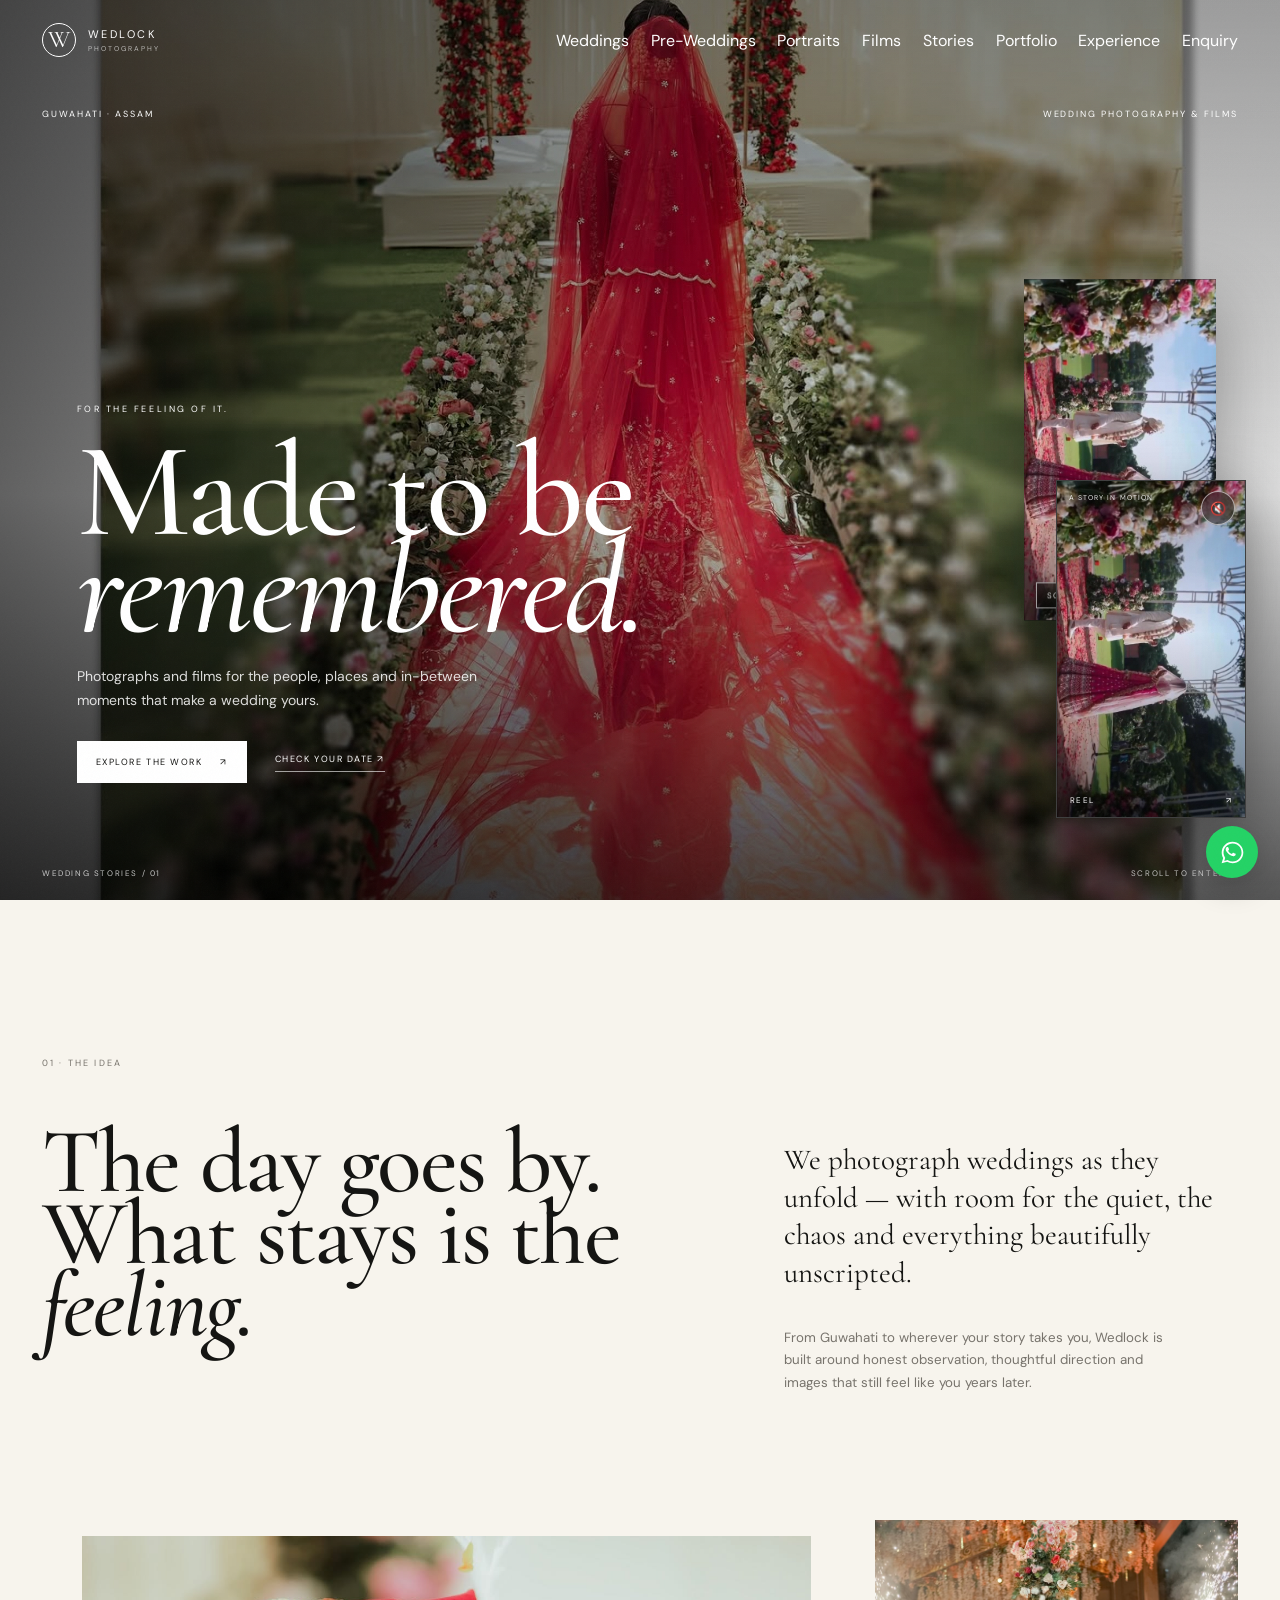
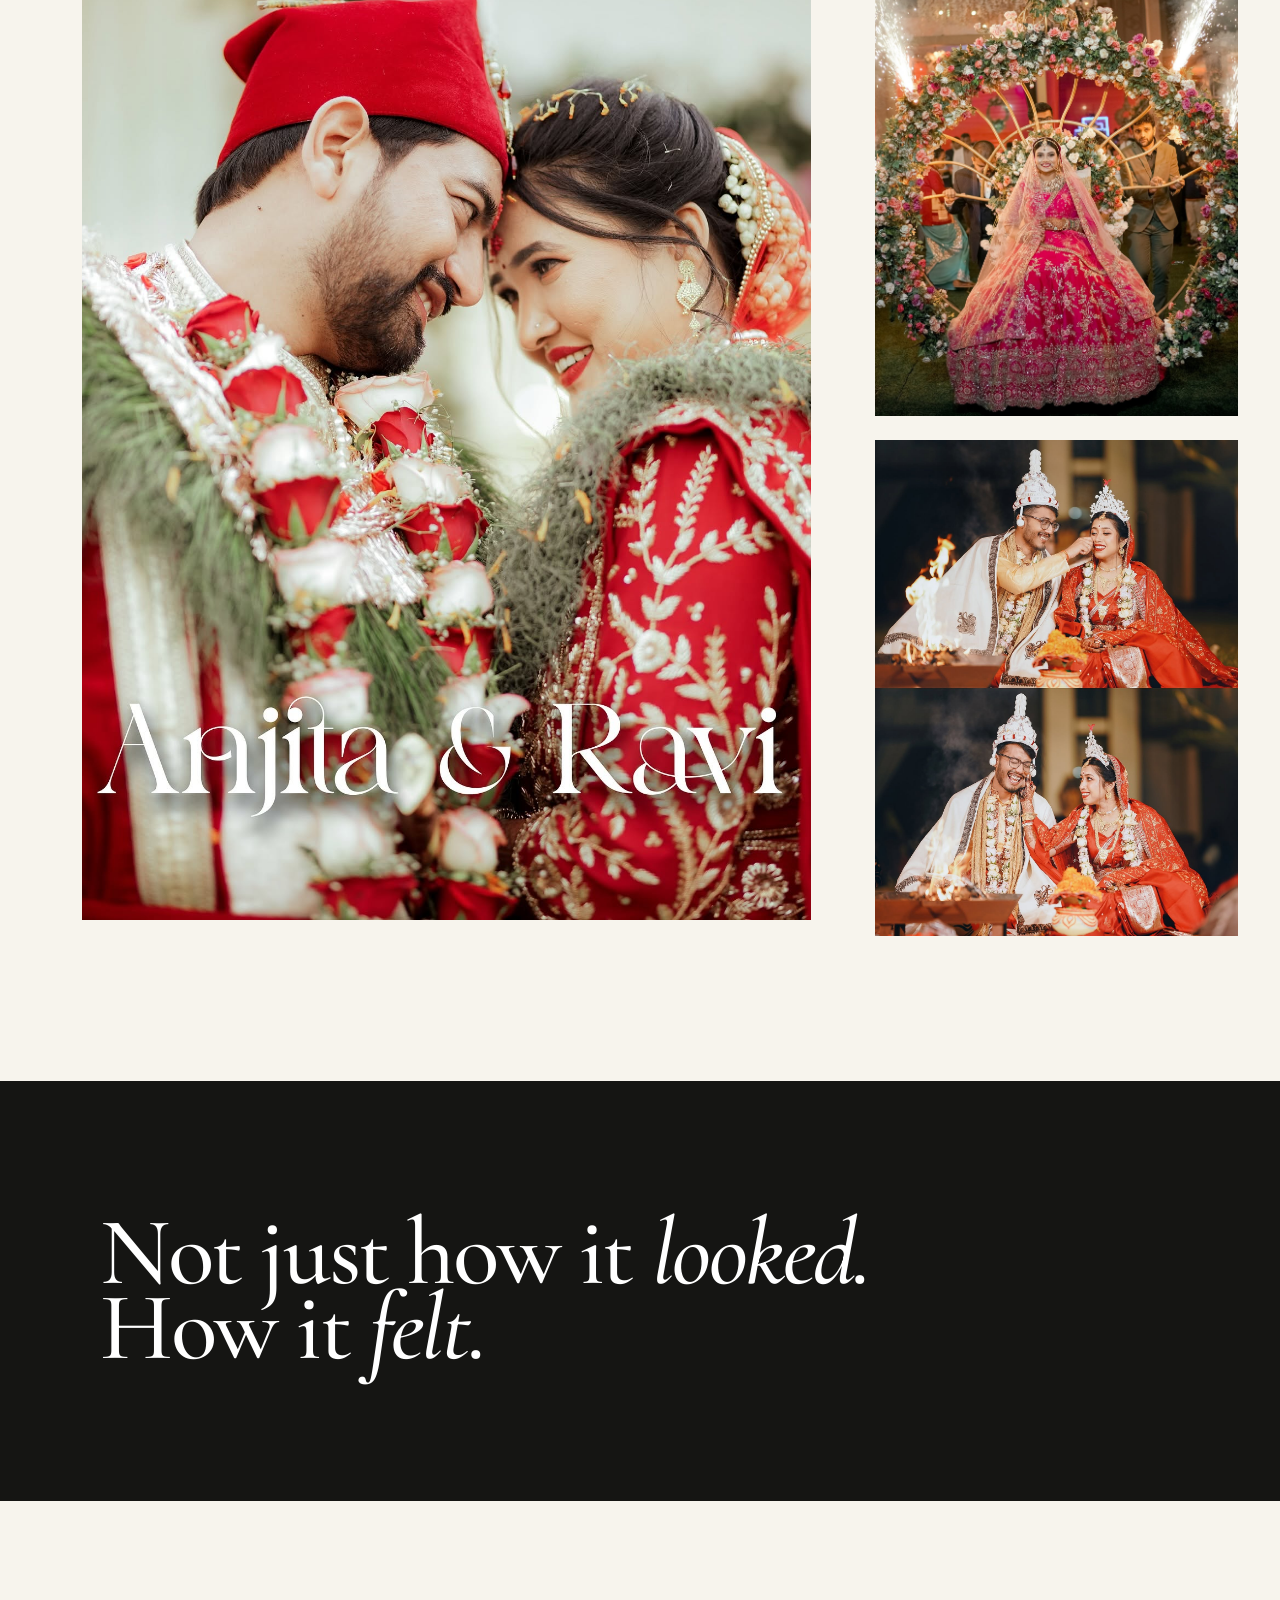
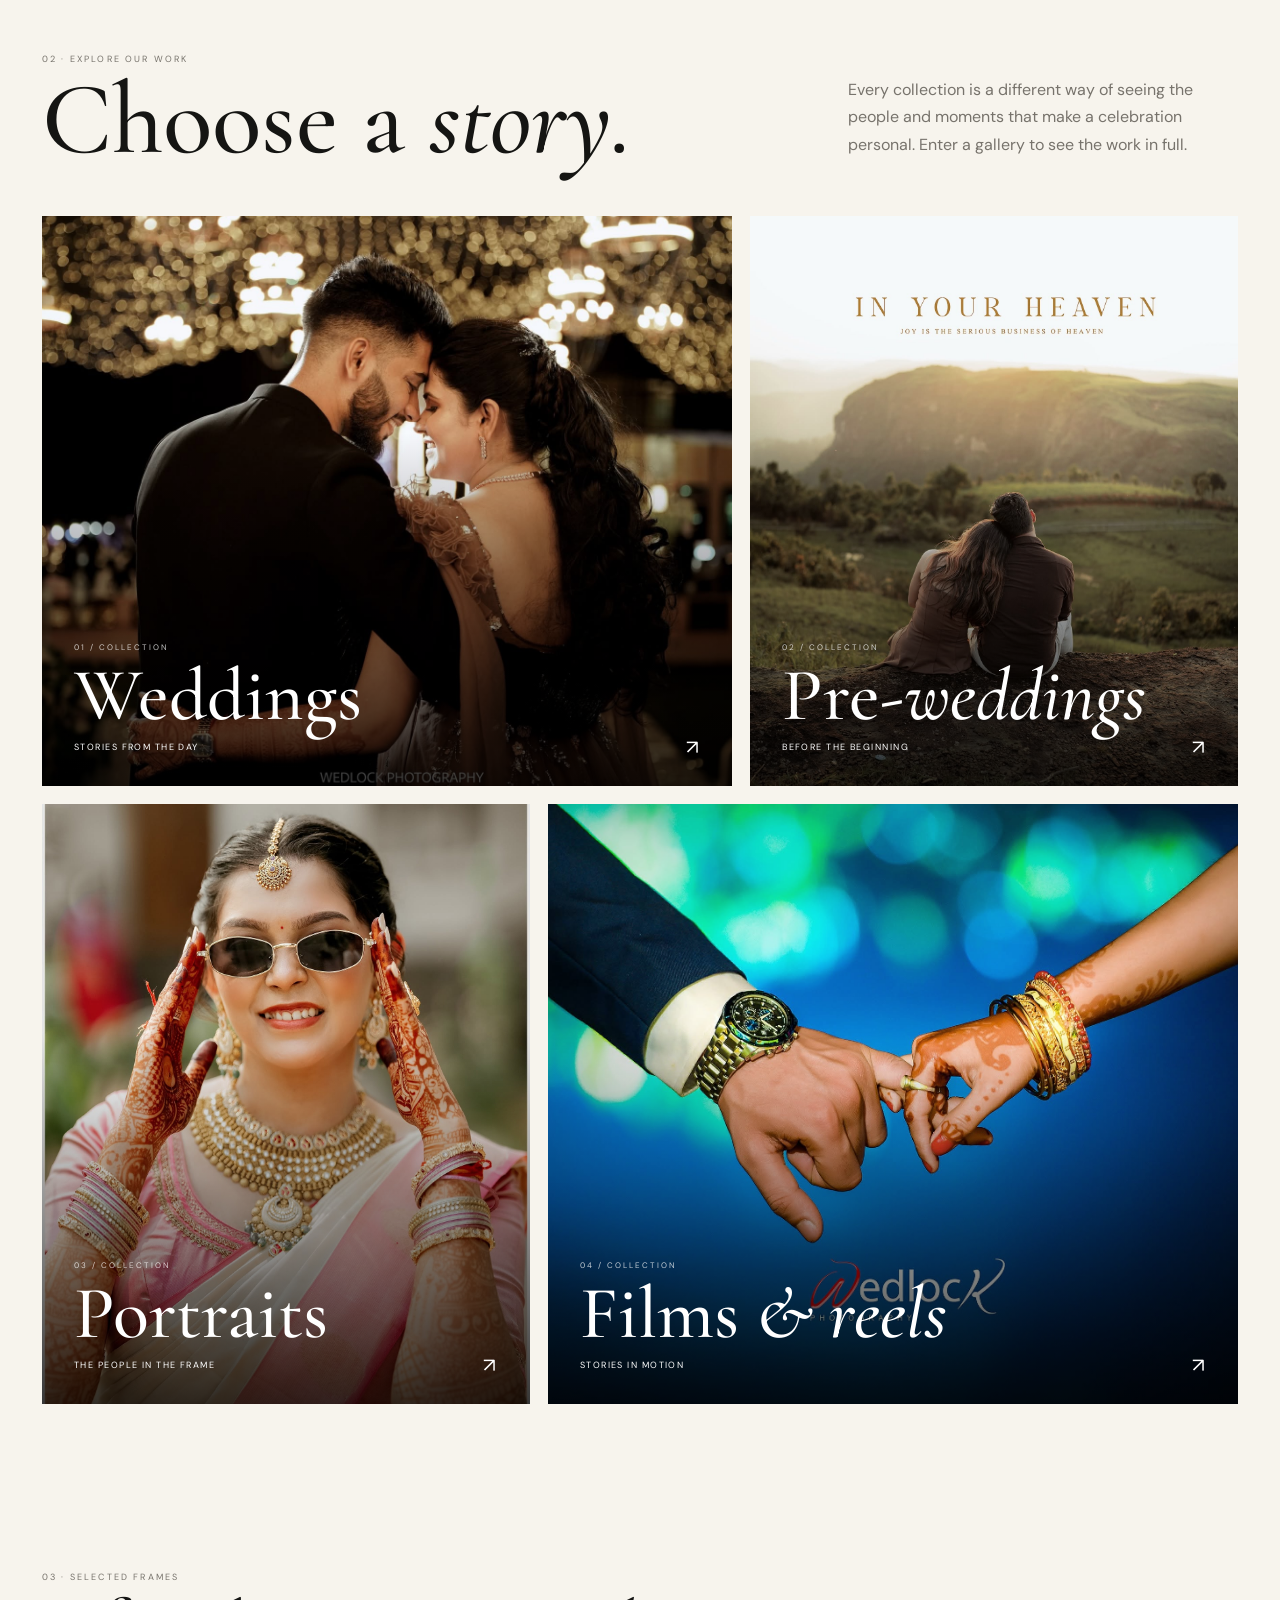
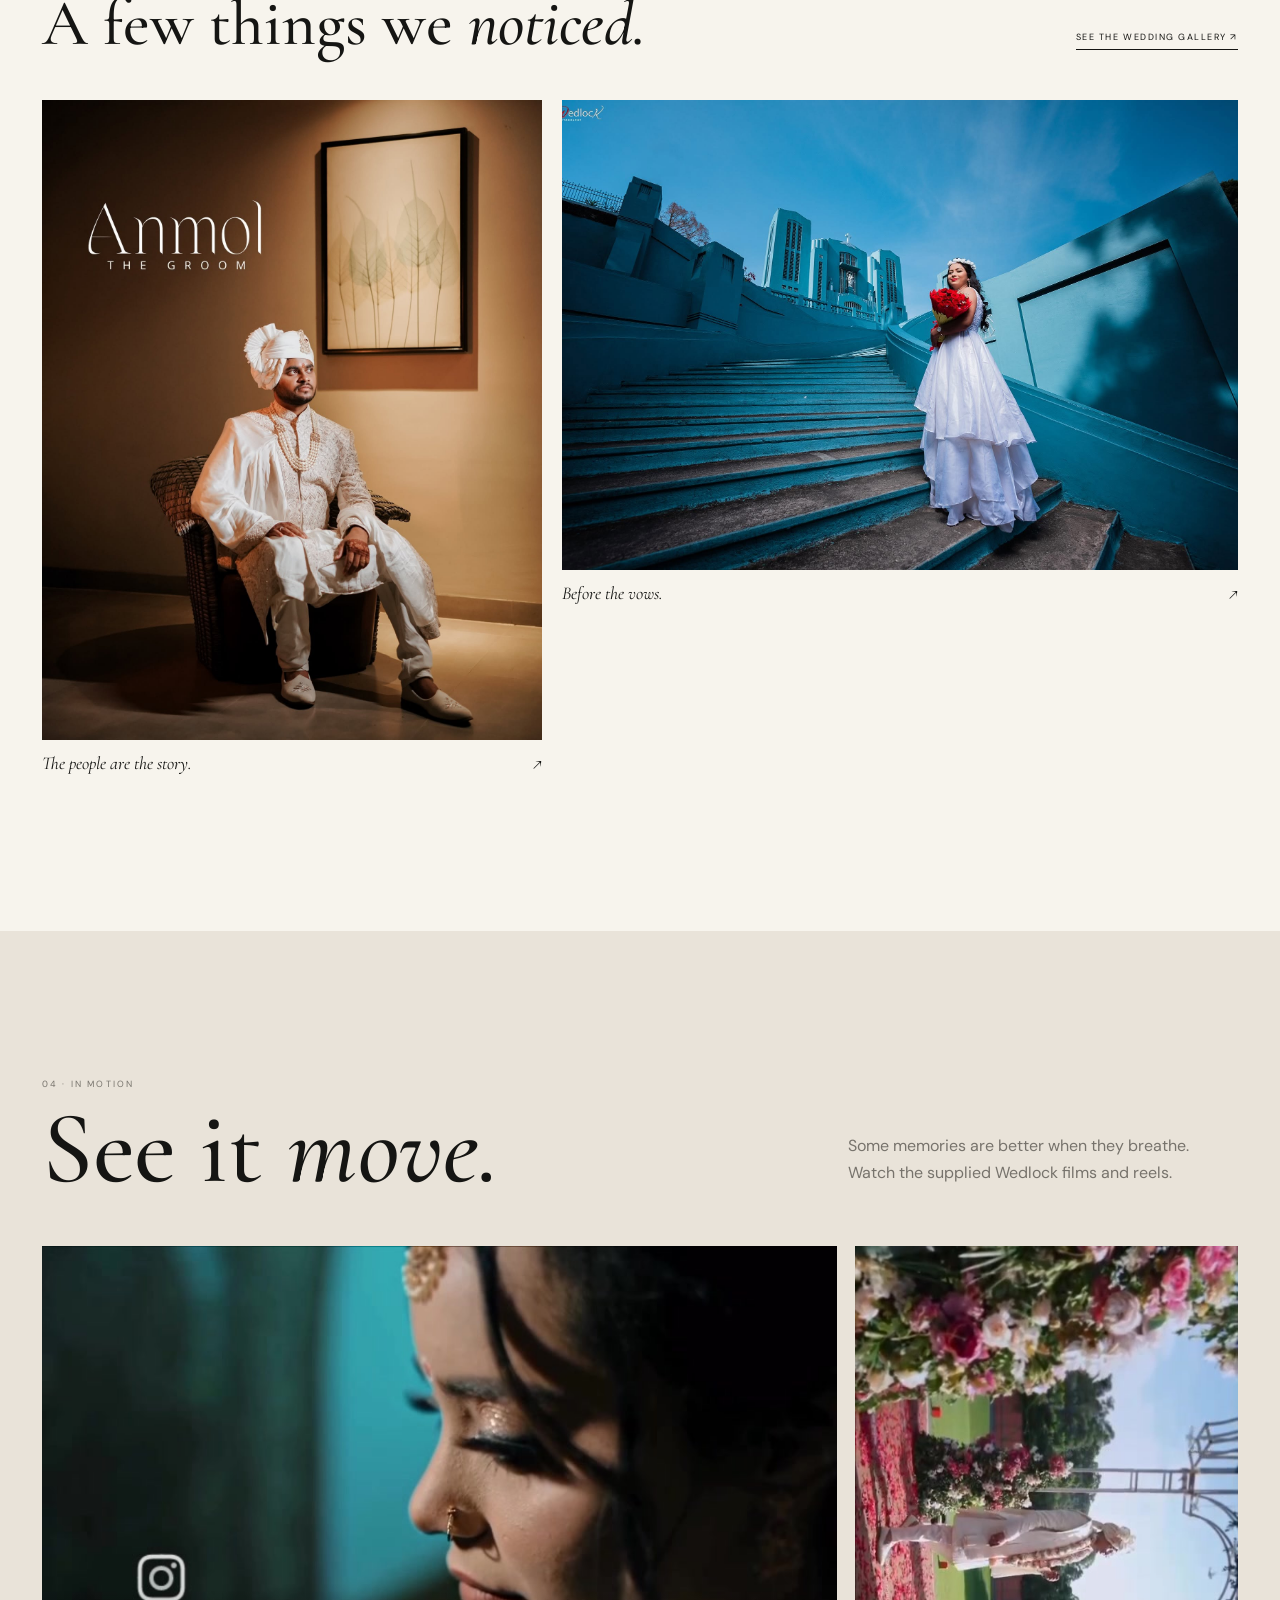
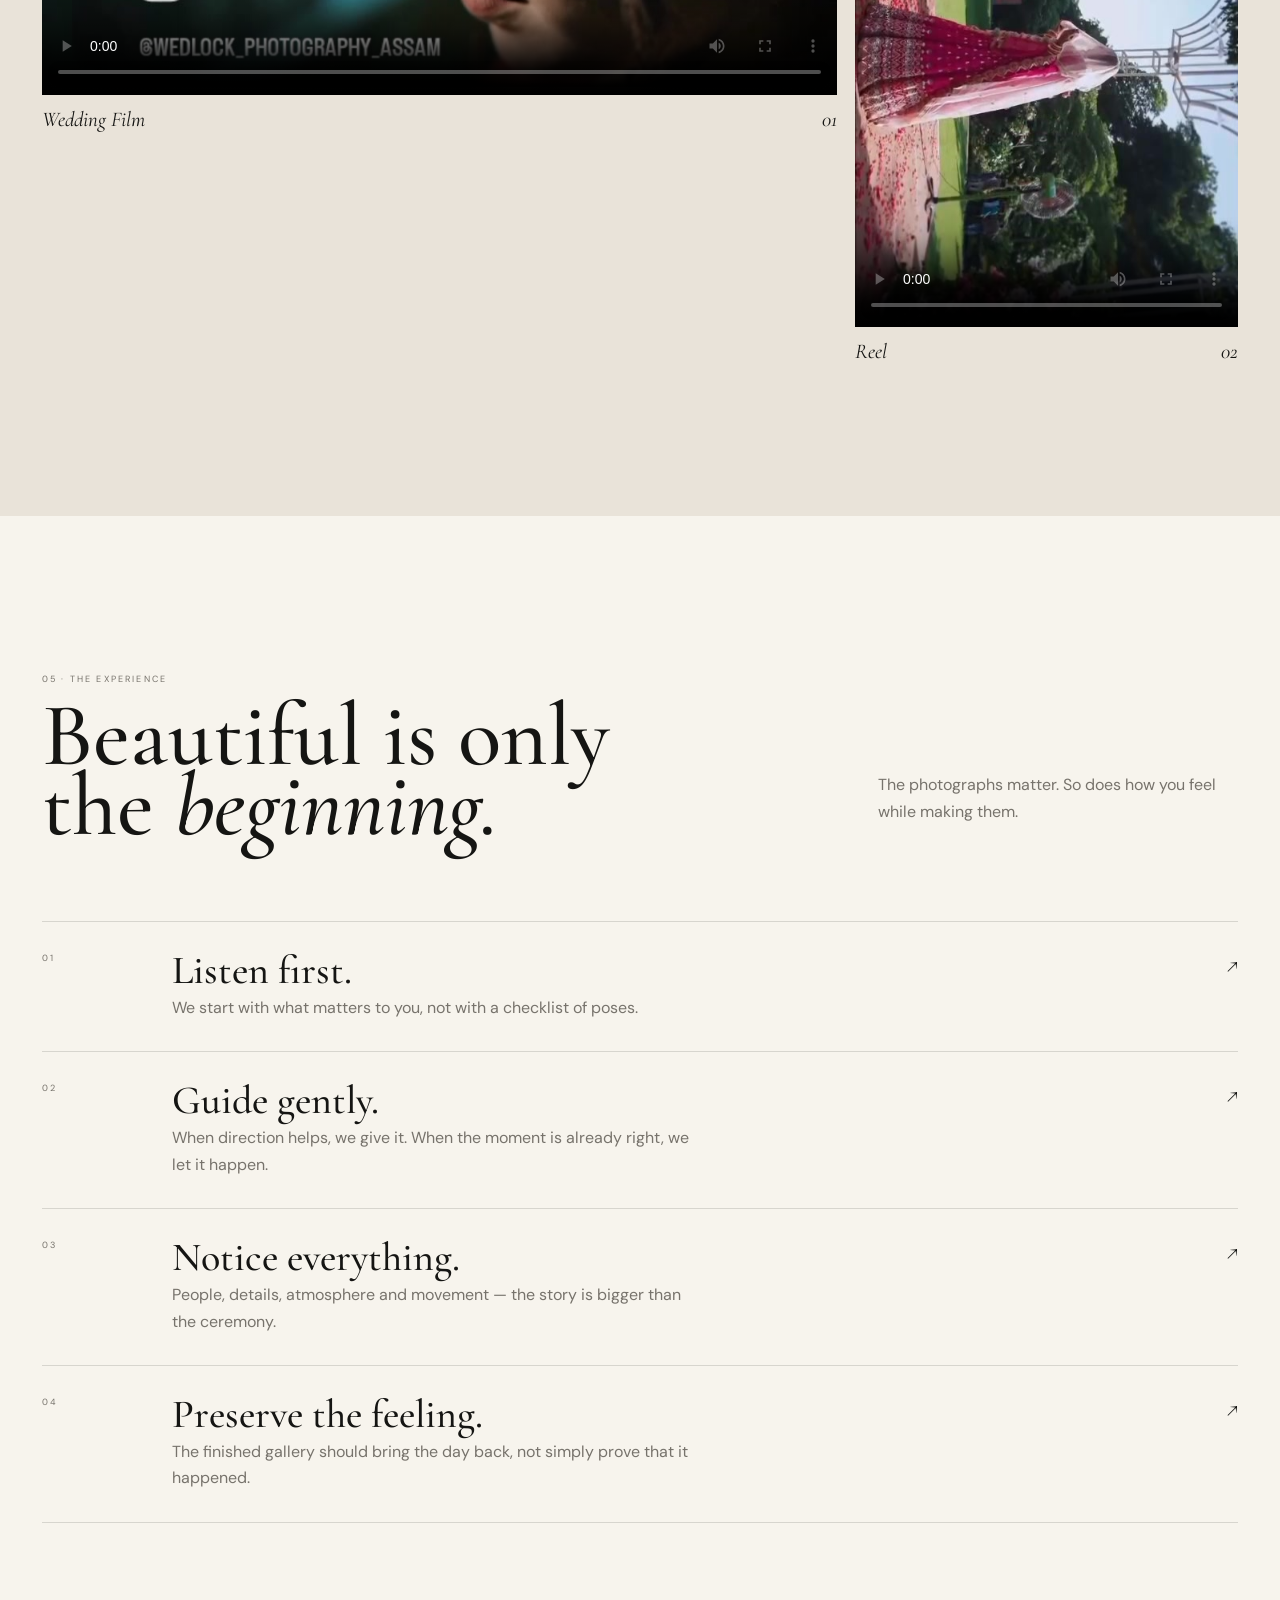
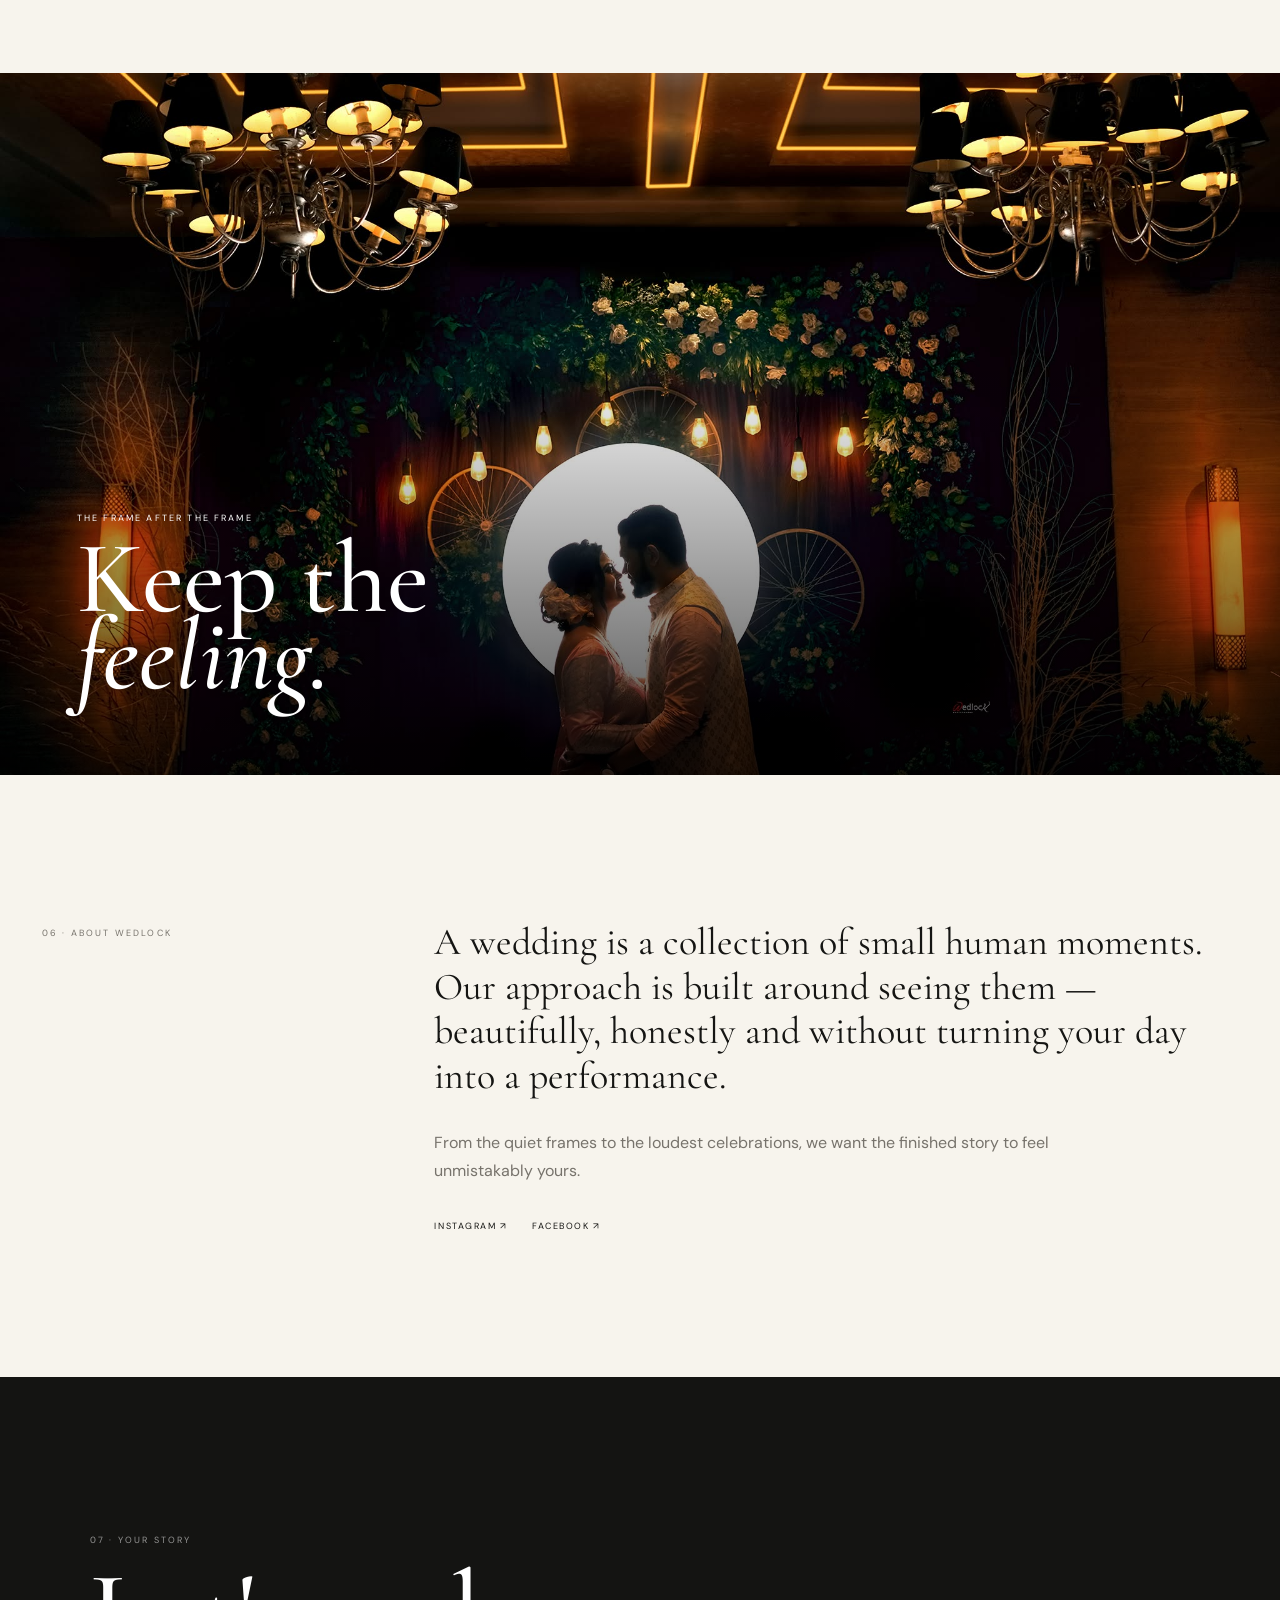
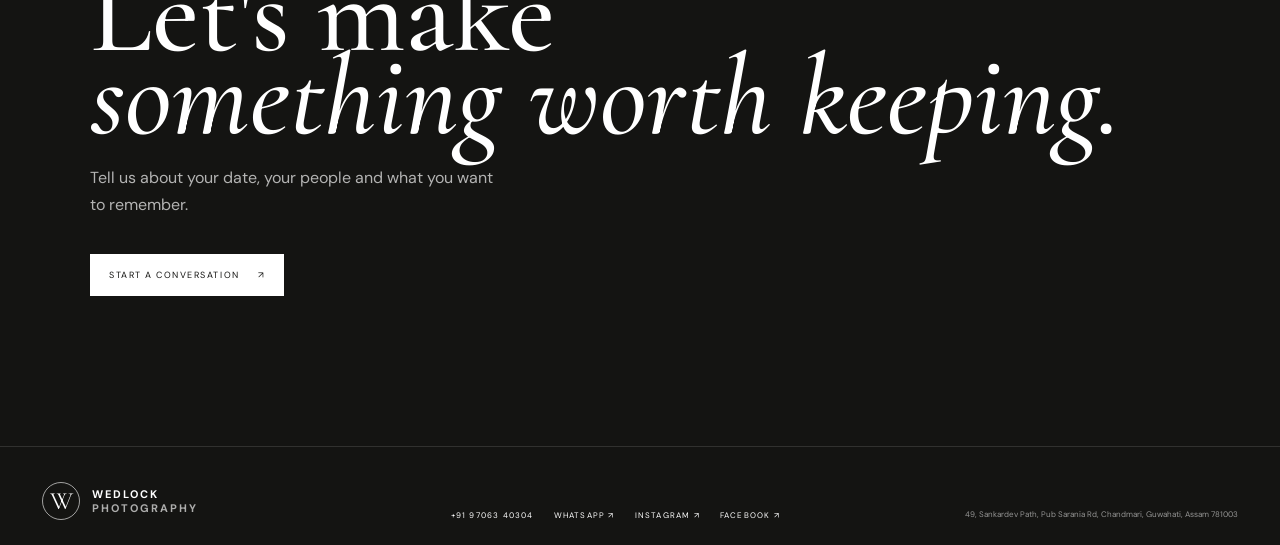
==== commit efc0aba3: "Add files via upload" ====
--- a/index.html
+++ b/index.html
@@ -1,127 +1,48 @@
-<!doctype html>
-<html lang="en">
-<head>
-<meta charset="utf-8">
-<meta name="viewport" content="width=device-width, initial-scale=1, viewport-fit=cover">
-<meta name="theme-color" content="#0a0908">
-<meta name="description" content="Wedlock Photography — wedding photography and cinematic films from Guwahati, Assam. Honest moments, elevated imagery, timeless stories.">
-<meta property="og:title" content="Wedlock Photography — Wedding Photography & Films">
-<meta property="og:description" content="Wedding stories photographed and filmed with an editorial eye and a documentary heart.">
-<meta property="og:type" content="website">
-<meta property="og:image" content="assets/hero-cover.jpg">
-<meta name="twitter:card" content="summary_large_image">
-<title>Wedlock Photography — Guwahati Wedding Photography & Films</title>
-<link rel="preconnect" href="https://fonts.googleapis.com">
-<link rel="preconnect" href="https://fonts.gstatic.com" crossorigin>
-<link href="https://fonts.googleapis.com/css2?family=Cormorant+Garamond:ital,wght@0,400;0,500;0,600;1,400;1,500;1,600&family=DM+Sans:wght@400;500;600&display=swap" rel="stylesheet">
-<link rel="stylesheet" href="style.css">
-</head>
-<body>
-<div class="scroll-line" aria-hidden="true"><span></span></div>
-<div class="grain" aria-hidden="true"></div>
-<div class="cursor" aria-hidden="true"></div>
-
-<header class="nav" id="top">
-  <a class="logo" href="#top" aria-label="Wedlock Photography home"><b>W</b><span>WEDLOCK<small>PHOTOGRAPHY</small></span></a>
-  <nav aria-label="Primary"><a href="#stories">Stories</a><a href="#films">Films</a><a href="#work">Portfolio</a><a href="#experience">Experience</a><a href="#contact">Enquire</a></nav>
-  <a class="nav-cta" href="https://wa.me/919706340304?text=Hi%20Wedlock%20Photography%2C%20I%27d%20like%20to%20check%20my%20wedding%20date." target="_blank" rel="noopener">Check your date <i>↗</i></a>
-  <button class="menu" aria-label="Open menu" aria-expanded="false"><span></span><span></span></button>
-</header>
-<div class="mobile-nav" aria-hidden="true"><a href="#stories">Stories</a><a href="#films">Films</a><a href="#work">Portfolio</a><a href="#experience">Experience</a><a href="#contact">Enquire</a><a class="mobile-cta" href="https://wa.me/919706340304" target="_blank" rel="noopener">WhatsApp ↗</a></div>
-
+<!doctype html><html lang="en"><head>
+<meta charset="utf-8"><meta name="viewport" content="width=device-width,initial-scale=1,viewport-fit=cover"><meta name="theme-color" content="#151513">
+<title>Wedlock Photography — Guwahati Wedding Photography & Films</title><meta name="description" content="Wedlock Photography — wedding photography and cinematic films in Guwahati, Assam. Stories photographed with an editorial eye and a documentary heart.">
+<link rel="canonical" href="https://googly-oss.github.io/WedlocK-photography-update/index.html"><meta property="og:title" content="Wedlock Photography — Guwahati Wedding Photography & Films"><meta property="og:description" content="Wedding stories photographed and filmed with an editorial eye and a documentary heart."><meta property="og:type" content="website"><meta property="og:url" content="https://googly-oss.github.io/WedlocK-photography-update/index.html"><meta property="og:image" content="assets/hero-cover.jpg"><meta name="twitter:card" content="summary_large_image">
+<link rel="preconnect" href="https://fonts.googleapis.com"><link rel="preconnect" href="https://fonts.gstatic.com" crossorigin><link href="https://fonts.googleapis.com/css2?family=Cormorant+Garamond:ital,wght@0,400;0,500;0,600;1,400;1,500&family=DM+Sans:wght@400;500;600&display=swap" rel="stylesheet"><link rel="stylesheet" href="style.css"><style>
+.cover-reel{position:absolute;z-index:8;right:34px;bottom:82px;width:190px;aspect-ratio:9/16;background:#090909;overflow:hidden;box-shadow:0 18px 55px rgba(0,0,0,.38);border:1px solid rgba(255,255,255,.22)}.cover-reel video{width:100%;height:100%;display:block;object-fit:cover}.cover-reel:after{content:"";position:absolute;inset:0;background:linear-gradient(180deg,rgba(0,0,0,.18),transparent 45%,rgba(0,0,0,.45));pointer-events:none}.cover-reel-label{position:absolute;z-index:2;left:13px;right:13px;bottom:12px;color:#fff;display:flex;justify-content:space-between;align-items:center;font-size:8px;letter-spacing:.18em;text-transform:uppercase}.cover-reel-sound{position:absolute;z-index:3;right:10px;top:10px;border:1px solid rgba(255,255,255,.55);background:rgba(0,0,0,.38);backdrop-filter:blur(8px);color:#fff;border-radius:50%;width:34px;height:34px;display:grid;place-items:center;font-size:13px;cursor:pointer}.cover-reel-hint{position:absolute;z-index:2;left:12px;top:12px;color:#fff;font-size:7px;letter-spacing:.15em;text-transform:uppercase;opacity:.9}@media(max-width:900px){.cover-reel{right:16px;bottom:72px;width:112px}.cover-reel-sound{width:30px;height:30px;font-size:12px}.cover-reel-label{font-size:7px}}@media(max-width:560px){.cover-reel{right:14px;bottom:78px;width:100px}.cover-reel-hint{display:none}}
+</style>
+</head><body id="top">
+<div class="grain"></div><div class="progress"><i></i></div>
+<header class="nav"><a class="brand" href="index.html" aria-label="Wedlock Photography home"><span class="brand-mark">W</span><span class="brand-text">Wedlock<small>Photography</small></span></a><nav class="site-nav" aria-label="Main navigation">
+  <a href="weddings.html">Weddings</a>
+  <a href="pre-weddings.html">Pre-Weddings</a>
+  <a href="portraits.html">Portraits</a>
+  <a href="films.html">Films</a>
+  <a href="index.html#stories">Stories</a>
+  <a href="index.html#portfolio">Portfolio</a>
+  <a href="index.html#experience">Experience</a>
+  <a href="index.html#contact">Enquiry</a>
+</nav><button class="menu" aria-expanded="false" aria-controls="mobile-panel">Menu</button></header>
+<div class="mobile-panel" id="mobile-panel"><a href="#work">Work</a><a href="weddings.html">Weddings</a><a href="pre-weddings.html">Pre-Weddings</a><a href="portraits.html">Portraits</a><a href="films.html">Films</a><a href="#about">About</a><a href="#contact">Enquire</a></div>
 <main>
-<section class="hero" aria-label="Wedlock Photography">
-  <div class="hero-image"><img src="assets/598555963_18335563234235892_3533336574849758892_n.jpg" alt="Bride in a red veil walking toward a floral wedding mandap" fetchpriority="high"></div>
-  <div class="hero-vignette"></div>
-  <div class="hero-copy">
-    <p class="kicker"><span></span> Guwahati · Assam · India</p>
-    <h1>For the<br><em>feeling</em><br>of it.</h1>
-    <p class="hero-text">Wedding photography and films for people who want to remember more than what happened — they want to remember how it felt.</p>
-    <div class="hero-actions"><a class="button light" href="#work">View the stories <i>↓</i></a><a class="underlink" href="#contact">Enquire for your date <i>↗</i></a></div>
-  </div>
-  <div class="hero-footer"><span>WEDLOCK PHOTOGRAPHY</span><span>SCROLL TO BEGIN ↓</span><span>01 — 08</span></div>
-</section>
-
-<section class="marquee" aria-hidden="true"><div>WEDDINGS <i>✦</i> PRE-WEDDINGS <i>✦</i> CINEMATOGRAPHY <i>✦</i> PORTRAITS <i>✦</i> STORIES <i>✦</i> WEDDINGS <i>✦</i> PRE-WEDDINGS <i>✦</i> CINEMATOGRAPHY <i>✦</i></div></section>
-
-<section class="intro wrap" id="stories">
-  <div class="label"><span>01</span><span>THE PHILOSOPHY</span></div>
-  <div class="intro-grid">
-    <h2>Not just<br>a wedding.<br><em>A chapter.</em></h2>
-    <div class="intro-copy"><p class="large">The best frames aren't always the obvious ones. They're the hand that finds yours, the room before everyone arrives, the laugh that breaks the pose.</p><p>We photograph with enough direction to make you look incredible, and enough observation to keep the photographs unmistakably yours.</p><a class="underlink dark" href="#experience">The Wedlock way <i>↗</i></a></div>
-  </div>
-</section>
-
-<section class="feature-story wrap">
-  <div class="feature-main reveal"><img src="assets/476832887_1030130719155169_2231081494425700678_n.jpg" alt="Bride beneath a floral wedding canopy" loading="lazy"><div class="image-note"><span>02 / 08</span><em>The ceremony</em></div></div>
-  <div class="feature-side reveal"><div class="side-image"><img src="assets/746791389_18365890123235892_8615561848903815686_n.jpg" alt="Bride portrait in traditional jewellery" loading="lazy"></div><div class="side-copy"><span>THE QUIET FRAMES</span><p>Between the rituals, there are the seconds that belong only to you.</p></div></div>
-</section>
-
-<section class="quote-band"><div class="wrap"><span>THE AIM</span><p>Images that look extraordinary today —<br><em>and feel true years from now.</em></p></div></section>
-
-<section class="films wrap" id="films">
-  <div class="section-heading"><div><div class="label"><span>03</span><span>MOTION</span></div><h2>Some memories<br>need <em>motion.</em></h2></div><p>Real Wedlock films, placed directly inside the story. No stock footage. No detours.</p></div>
-  <div class="film-stage reveal">
-    <video class="main-film" controls muted playsinline preload="metadata" poster="assets/videos/film-poster-v2.jpg"><source src="assets/videos/wedlock-wedding-film.mp4" type="video/mp4"></video>
-    <div class="film-overlay"><span>WEDLOCK / FILM 01</span><span>PLAY WITH SOUND ↗</span></div>
-  </div>
-  <div class="film-lower">
-    <div class="film-caption"><span>THE WEDDING FILM</span><h3>Let the day<br><em>move again.</em></h3><p>A cinematic look at the atmosphere, details and emotion of a Wedlock celebration.</p></div>
-    <div class="reel-stage reveal"><video controls muted playsinline preload="metadata" poster="assets/videos/reel-poster-v2.jpg"><source src="assets/videos/wedlock-reel-corrected.mp4" type="video/mp4"></video><div class="reel-tag">REEL 02 · ORIGINAL</div></div>
-  </div>
-</section>
-
-<section class="portfolio wrap" id="work">
-  <div class="section-heading portfolio-head"><div><div class="label"><span>04</span><span>THE ARCHIVE</span></div><h2>Selected<br><em>stories.</em></h2></div><div class="filter" role="tablist" aria-label="Portfolio filters"><button class="active" data-filter="all">All</button><button data-filter="wedding">Weddings</button><button data-filter="pre">Pre-wedding</button><button data-filter="portrait">Portraits</button></div></div>
-  <div class="archive" id="archive">
-    <button class="archive-item a1 reveal" data-category="wedding" data-full="assets/476832887_1030130719155169_2231081494425700678_n.jpg"><img src="assets/476832887_1030130719155169_2231081494425700678_n.jpg" alt="Bride beneath flowers" loading="lazy"><span>Wedding / Ceremony</span></button>
-    <button class="archive-item a2 reveal" data-category="portrait" data-full="assets/476852080_1029415392560035_7918599937991335918_n.jpg"><img src="assets/476852080_1029415392560035_7918599937991335918_n.jpg" alt="Traditional bridal portrait" loading="lazy"><span>Portrait / The bride</span></button>
-    <button class="archive-item a3 reveal" data-category="wedding" data-full="assets/476833569_1030116695823238_8445259695110618878_n.jpg"><img src="assets/476833569_1030116695823238_8445259695110618878_n.jpg" alt="Wedding family celebration" loading="lazy"><span>Wedding / Celebration</span></button>
-    <button class="archive-item a4 reveal" data-category="pre" data-full="assets/652334970_18347221612235892_2191976710279749233_n.jpg"><img src="assets/652334970_18347221612235892_2191976710279749233_n.jpg" alt="Couple in a wide landscape" loading="lazy"><span>Pre-wedding / Inescapable love</span></button>
-    <button class="archive-item a5 reveal" data-category="wedding" data-full="assets/673116682_18353572582235892_1438724044032364556_n.jpg"><img src="assets/673116682_18353572582235892_1438724044032364556_n.jpg" alt="Couple at reception under warm lights" loading="lazy"><span>Wedding / Aman × Ankita</span></button>
-    <button class="archive-item a6 reveal" data-category="portrait" data-full="assets/483605934_18301134403235892_2125914917805569480_n.jpg"><img src="assets/483605934_18301134403235892_2125914917805569480_n.jpg" alt="Bride in red veil" loading="lazy"><span>Portrait / The bride</span></button>
-    <button class="archive-item a7 reveal" data-category="wedding" data-full="assets/598555963_18335563234235892_3533336574849758892_n.jpg"><img src="assets/598555963_18335563234235892_3533336574849758892_n.jpg" alt="Couple beneath wedding flowers" loading="lazy"><span>Wedding / Together</span></button>
-    <button class="archive-item a8 reveal" data-category="pre" data-full="assets/731239330_18362867773235892_8558618630797494442_n.jpg"><img src="assets/731239330_18362867773235892_8558618630797494442_n.jpg" alt="Couple seated in a landscape" loading="lazy"><span>Pre-wedding / In your heaven</span></button>
-    <button class="archive-item a9 reveal" data-category="wedding" data-full="assets/476504262_18297442234235892_7427912056293936288_n.jpg"><img src="assets/476504262_18297442234235892_7427912056293936288_n.jpg" alt="Couple in silhouette" loading="lazy"><span>Wedding / After dark</span></button>
-    <button class="archive-item a10 reveal" data-category="pre" data-full="assets/53300017_2195380244112163_5619985228169740288_n.jpg"><img src="assets/53300017_2195380244112163_5619985228169740288_n.jpg" alt="Couple on blue architecture" loading="lazy"><span>Pre-wedding / Blue hour</span></button>
-    <button class="archive-item a11 reveal" data-category="wedding" data-full="assets/484189990_18301134367235892_7075359121839824386_n.jpg"><img src="assets/484189990_18301134367235892_7075359121839824386_n.jpg" alt="Bride and groom in traditional attire" loading="lazy"><span>Wedding / The promise</span></button>
-    <button class="archive-item a12 reveal" data-category="portrait" data-full="assets/97029761_2554944524822398_1876931413073199104_n.jpg"><img src="assets/97029761_2554944524822398_1876931413073199104_n.jpg" alt="Bride beside a car" loading="lazy"><span>Portrait / Between moments</span></button>
-    <button class="archive-item a13 reveal" data-category="wedding" data-full="assets/476355518_1030116922489882_3613439526904407297_n.jpg"><img src="assets/476355518_1030116922489882_3613439526904407297_n.jpg" alt="Wedding ritual surrounded by family" loading="lazy"><span>Wedding / Rituals</span></button>
-    <button class="archive-item a14 reveal" data-category="portrait" data-full="assets/476395746_1029420442559530_704016730041002977_n.jpg"><img src="assets/476395746_1029420442559530_704016730041002977_n.jpg" alt="Bride during getting ready" loading="lazy"><span>Portrait / Getting ready</span></button>
-    <button class="archive-item a15 reveal" data-category="pre" data-full="assets/487960984_1068181338683440_7361226082642042941_n.jpg"><img src="assets/487960984_1068181338683440_7361226082642042941_n.jpg" alt="Couple walking outdoors" loading="lazy"><span>Pre-wedding / Quiet frames</span></button>
-    <button class="archive-item a16 reveal" data-category="wedding" data-full="assets/488944127_18303631030235892_3258513115128438240_n.jpg"><img src="assets/488944127_18303631030235892_3258513115128438240_n.jpg" alt="Bride in red from behind" loading="lazy"><span>Wedding / The bride</span></button>
-  </div>
-  <div class="archive-foot"><span>16 selected frames from the supplied Wedlock archive.</span><a class="underlink dark" href="https://www.instagram.com/wedlock_photography_assam/" target="_blank" rel="noopener">See the wider archive <i>↗</i></a></div>
-</section>
-
-<section class="experience wrap" id="experience">
-  <div class="label"><span>05</span><span>THE EXPERIENCE</span></div>
-  <div class="experience-head"><h2>Beautiful is<br>only the <em>beginning.</em></h2><p>The camera is part of it. The experience around the camera matters just as much.</p></div>
-  <div class="steps">
-    <article><span>01</span><h3>Listen first.</h3><p>We learn what matters to you before deciding what your photographs should look like.</p></article>
-    <article><span>02</span><h3>Guide gently.</h3><p>When direction helps, we give it. When the moment is already perfect, we let it happen.</p></article>
-    <article><span>03</span><h3>Notice everything.</h3><p>People, details, atmosphere, movement — the story is bigger than the ceremony.</p></article>
-    <article><span>04</span><h3>Leave you with a feeling.</h3><p>The finished gallery should bring the day back, not simply prove that it happened.</p></article>
-  </div>
-</section>
-
-<section class="full-image"><img src="assets/731173297_18362867830235892_5445062594669344135_n.jpg" alt="Couple in silhouette outdoors" loading="lazy"><div><span>THE FRAME</span><strong>Hold on<br>to this.</strong></div></section>
-
-<section class="about wrap">
-  <div class="about-photo"><img src="assets/589018174_18335563213235892_2361226160045509008_n.jpg" alt="Groom portrait in traditional attire" loading="lazy"><span>06 / THE PEOPLE BEHIND THE FRAME</span></div>
-  <div class="about-copy"><div class="label"><span>06</span><span>ABOUT WEDLOCK</span></div><h2>Make it<br><em>feel like you.</em></h2><p class="large">The goal is not to make every wedding look the same. It is to make every couple look like themselves — on their best day.</p><p>Based in Guwahati, Wedlock brings together wedding photography, pre-wedding stories and cinematography with a visual language that is polished, emotional and deeply personal.</p><div class="socials"><a href="https://www.instagram.com/wedlock_photography_assam/" target="_blank" rel="noopener">Instagram ↗</a><a href="https://www.facebook.com/wedlockphotography2018" target="_blank" rel="noopener">Facebook ↗</a></div></div>
-</section>
-
-<section class="cta" id="contact"><div class="cta-bg"><img src="assets/476504262_18297442234235892_7427912056293936288_n.jpg" alt="Couple in a dramatic silhouette" loading="lazy"></div><div class="cta-shade"></div><div class="cta-content"><p class="kicker"><span></span> 07 · YOUR STORY</p><h2>Ready when<br><em>you are.</em></h2><p>Tell us your date, city and what you're planning. We'll take it from there.</p><div><a class="button light" href="https://wa.me/919706340304?text=Hi%20Wedlock%20Photography%2C%20I%27d%20like%20to%20check%20availability.%20My%20date%20is%3A%20%20City%3A%20" target="_blank" rel="noopener">Check availability <i>↗</i></a><a class="underlink light" href="tel:+919706340304">Call Wedlock <i>↗</i></a></div></div></section>
-
-<section class="contact-details wrap"><div><span>CALL / WHATSAPP</span><a href="tel:+919706340304">+91 97063 40304</a></div><div><span>VISIT / GUWAHATI</span><p>49, Sankardev Path, Pub Sarania Rd,<br>Chandmari, Guwahati, Assam 781003</p></div><div><span>ONLINE</span><a href="https://www.instagram.com/wedlock_photography_assam/" target="_blank" rel="noopener">Instagram ↗</a><a href="https://www.facebook.com/wedlockphotography2018" target="_blank" rel="noopener">Facebook ↗</a></div></section>
+<section class="hero"><div class="cover-reel" aria-label="Wedlock Photography reel"><video id="cover-reel-video" autoplay loop playsinline preload="auto" poster="assets/videos/reel-poster-v2.jpg"><source src="assets/videos/wedlock-reel-corrected.mp4" type="video/mp4"></video><button class="cover-reel-sound" id="cover-reel-sound" type="button" aria-label="Turn reel sound on">🔊</button><span class="cover-reel-hint">A story in motion</span><div class="cover-reel-label"><span>Reel</span><span>↗</span></div></div><img src="assets/hero-cover.jpg" alt="Bride in a red veil walking toward a floral wedding mandap"><div class="hero-meta"><span>Guwahati · Assam</span><span>Wedding Photography & Films</span></div><div class="hero-content"><span class="eyebrow">For the feeling of it.</span><h1>Made to be<br><em>remembered.</em></h1><p>Photographs and films for the people, places and in-between moments that make a wedding yours.</p><div class="actions"><a class="button" href="#work">Explore the work <span>↗</span></a><a class="underlink" href="https://wa.me/919706340304?text=Hi%20Wedlock%20Photography%2C%20I%27d%20like%20to%20check%20my%20wedding%20date." target="_blank" rel="noopener" aria-label="Check your date on WhatsApp">Check your date <span>↗</span></a></div></div><div class="hero-reel" aria-label="Wedlock Photography reel">
+<video id="heroReel" autoplay muted loop playsinline preload="auto" poster="assets/videos/reel-poster-v2.jpg">
+<source src="assets/videos/wedlock-reel-corrected.mp4" type="video/mp4">
+</video>
+<button class="hero-reel-sound" id="heroReelSound" type="button" aria-label="Turn reel sound on">Sound</button>
+</div>
+<div class="hero-foot"><span>Wedding stories / 01</span><span>Scroll to enter ↓</span></div></section>
+<section class="intro wrap"><span class="kicker">01 · The idea</span><div class="intro-grid"><h2 class="display">The day goes by.<br>What stays is the <em>feeling.</em></h2><div class="intro-copy"><p>We photograph weddings as they unfold — with room for the quiet, the chaos and everything beautifully unscripted.</p><small>From Guwahati to wherever your story takes you, Wedlock is built around honest observation, thoughtful direction and images that still feel like you years later.</small></div></div></section>
+<section class="feature wrap"><div class="feature-grid"><figure class="feature-main"><img src="assets/489008714_18303630982235892_7115099439980177030_n.jpg" alt="Couple in red wedding attire" loading="lazy"><figcaption><span>A wedding, in close detail.</span><span>01 / 03</span></figcaption></figure><div class="feature-side"><figure><img src="assets/476832887_1030130719155169_2231081494425700678_n.jpg" alt="Bride beneath a floral canopy" loading="lazy"><figcaption><span>Under the flowers.</span></figcaption></figure><figure><img src="assets/476478696_18297188137235892_8116715826056152956_n.jpg" alt="Couple during a wedding ceremony" loading="lazy"><figcaption><span>In the middle of it.</span></figcaption></figure></div></div></section>
+<section class="statement"><div class="statement-inner"><p>Not just how it <em>looked.</em><br>How it <em>felt.</em></p></div></section>
+<section class="archive" id="work"><div class="wrap"><div class="archive-head"><div><span class="kicker">02 · Explore our work</span><h2>Choose a <em>story.</em></h2></div><p>Every collection is a different way of seeing the people and moments that make a celebration personal. Enter a gallery to see the work in full.</p></div><div class="category-grid">
+<a class="category" href="weddings.html"><img src="assets/673116682_18353572582235892_1438724044032364556_n.jpg" alt="Wedding reception couple" loading="lazy"><div class="category-content"><span class="category-no">01 / COLLECTION</span><h3>Weddings</h3><div class="category-meta"><b>Stories from the day</b><span class="arrow">↗</span></div></div></a>
+<a class="category" href="pre-weddings.html"><img src="assets/731239330_18362867773235892_8558618630797494442_n.jpg" alt="Couple in a wide pre-wedding landscape" loading="lazy"><div class="category-content"><span class="category-no">02 / COLLECTION</span><h3>Pre-<em>weddings</em></h3><div class="category-meta"><b>Before the beginning</b><span class="arrow">↗</span></div></div></a>
+<a class="category" href="portraits.html"><img src="assets/746791389_18365890123235892_8615561848903815686_n.jpg" alt="Bridal portrait" loading="lazy"><div class="category-content"><span class="category-no">03 / COLLECTION</span><h3>Portraits</h3><div class="category-meta"><b>The people in the frame</b><span class="arrow">↗</span></div></div></a>
+<a class="category" href="films.html"><img src="assets/502936986_3991486881168148_254042313940759573_n.jpg" alt="Wedding rings and details" loading="lazy"><div class="category-content"><span class="category-no">04 / COLLECTION</span><h3>Films <em>& reels</em></h3><div class="category-meta"><b>Stories in motion</b><span class="arrow">↗</span></div></div></a>
+</div></div></section>
+<section class="stories wrap"><div class="stories-head"><div><span class="kicker">03 · Selected frames</span><h2>A few things we <em>noticed.</em></h2></div><a class="underlink" style="color:inherit;border-color:var(--ink)" href="weddings.html">See the wedding gallery ↗</a></div><div class="story-grid"><a class="story-card" href="portraits.html"><figure><img src="assets/589018174_18335563213235892_2361226160045509008_n.jpg" alt="Groom portrait" loading="lazy"></figure><figcaption><span>The people are the story.</span><span>↗</span></figcaption></a><a class="story-card" href="pre-weddings.html"><figure><img src="assets/53300017_2195380244112163_5619985228169740288_n.jpg" alt="Couple against blue architecture" loading="lazy"></figure><figcaption><span>Before the vows.</span><span>↗</span></figcaption></a></div></section>
+<section class="films"><div class="wrap"><span class="kicker">04 · In motion</span><div class="archive-head" style="margin-top:18px;margin-bottom:0"><div><h2 style="margin-top:0">See it <em>move.</em></h2></div><p>Some memories are better when they breathe. Watch the supplied Wedlock films and reels.</p></div><div class="films-grid"><figure class="film"><video controls playsinline preload="metadata" poster="assets/videos/film-poster-v2.jpg"><source src="assets/videos/wedlock-wedding-film.mp4" type="video/mp4"></video><figcaption><span>Wedding Film</span><span>01</span></figcaption></figure><figure class="film"><video controls playsinline preload="metadata" poster="assets/videos/reel-poster-v2.jpg"><source src="assets/videos/wedlock-reel-corrected.mp4" type="video/mp4"></video><figcaption><span>Reel</span><span>02</span></figcaption></figure></div></div></section>
+<section class="experience wrap"><div class="experience-top"><div><span class="kicker">05 · The experience</span><h2>Beautiful is only<br>the <em>beginning.</em></h2></div><p>The photographs matter. So does how you feel while making them.</p></div><div class="steps"><article class="step"><span class="step-no">01</span><div><h3>Listen first.</h3><p>We start with what matters to you, not with a checklist of poses.</p></div><span class="step-arrow">↗</span></article><article class="step"><span class="step-no">02</span><div><h3>Guide gently.</h3><p>When direction helps, we give it. When the moment is already right, we let it happen.</p></div><span class="step-arrow">↗</span></article><article class="step"><span class="step-no">03</span><div><h3>Notice everything.</h3><p>People, details, atmosphere and movement — the story is bigger than the ceremony.</p></div><span class="step-arrow">↗</span></article><article class="step"><span class="step-no">04</span><div><h3>Preserve the feeling.</h3><p>The finished gallery should bring the day back, not simply prove that it happened.</p></div><span class="step-arrow">↗</span></article></div></section>
+<section class="closing-image"><img src="assets/475550807_3874298522886985_5923663346408873451_n.jpg" alt="Couple during a warm wedding reception" loading="lazy"><div class="closing-copy"><span class="kicker" style="color:#fff">The frame after the frame</span><strong>Keep the<br><em>feeling.</em></strong></div></section>
+<section class="about wrap" id="about"><div><span class="kicker">06 · About Wedlock</span></div><div class="about-copy"><p class="lead">A wedding is a collection of small human moments. Our approach is built around seeing them — beautifully, honestly and without turning your day into a performance.</p><p>From the quiet frames to the loudest celebrations, we want the finished story to feel unmistakably yours.</p><div class="socials"><a href="https://www.instagram.com/wedlock_photography_assam/" target="_blank" rel="noopener">Instagram ↗</a><a href="https://www.facebook.com/wedlockphotography2018" target="_blank" rel="noopener">Facebook ↗</a></div></div></section>
+<section class="contact" id="contact"><div class="contact-inner"><span class="kicker" style="color:rgba(255,255,255,.55)">07 · Your story</span><h2>Let's make<br><em>something worth keeping.</em></h2><p>Tell us about your date, your people and what you want to remember.</p><a class="button" href="https://wa.me/919706340304?text=Hi%20Wedlock%20Photography%2C%20I%27d%20like%20to%20check%20my%20wedding%20date." target="_blank" rel="noopener">Start a conversation <span>↗</span></a></div></section>
 </main>
-
-<footer class="footer wrap"><a class="logo" href="#top"><b>W</b><span>WEDLOCK<small>PHOTOGRAPHY</small></span></a><p>Wedding photography & films<br>Guwahati · Assam · India</p><a href="#top" aria-label="Back to top">Back to top ↑</a><small>© 2026 Wedlock Photography</small></footer>
-
-<div class="lightbox" aria-hidden="true"><button class="lb-close" aria-label="Close gallery">×</button><button class="lb-prev" aria-label="Previous image">←</button><figure><img src="" alt=""><figcaption></figcaption></figure><button class="lb-next" aria-label="Next image">→</button></div>
-<script src="script.js"></script>
-<a class="floating-whatsapp" href="https://wa.me/919706340304?text=Hi%20Wedlock%20Photography%2C%20I%27d%20like%20to%20check%20availability%20for%20my%20wedding." target="_blank" rel="noopener" aria-label="Chat with Wedlock Photography on WhatsApp" title="WhatsApp Wedlock Photography"><svg viewBox="0 0 32 32" aria-hidden="true"><path d="M19.11 17.22c-.27-.14-1.6-.79-1.85-.88-.25-.09-.43-.14-.61.14-.18.27-.7.88-.86 1.06-.16.18-.32.2-.59.07-.27-.14-1.13-.42-2.15-1.33-.79-.7-1.33-1.57-1.49-1.84-.16-.27-.02-.42.12-.56.12-.12.27-.32.41-.48.14-.16.18-.27.27-.45.09-.18.05-.34-.02-.48-.07-.14-.61-1.47-.84-2.02-.22-.53-.45-.46-.61-.47h-.52c-.18 0-.48.07-.73.34-.25.27-.95.93-.95 2.27s.97 2.63 1.11 2.81c.14.18 1.9 2.9 4.6 4.06.64.28 1.14.45 1.53.58.64.2 1.22.17 1.68.1.51-.08 1.6-.65 1.83-1.28.23-.63.23-1.17.16-1.28-.07-.11-.25-.18-.52-.32zM16.03 3C8.86 3 3.04 8.82 3.04 16c0 2.29.6 4.44 1.65 6.3L3 29l6.89-1.61A12.93 12.93 0 0 0 16.03 29C23.2 29 29 23.18 29 16S23.2 3 16.03 3zm0 23.72c-2.02 0-3.9-.55-5.52-1.5l-.4-.24-4.09.96.98-3.99-.26-.41A10.86 10.86 0 1 1 16.03 26.72z" fill="currentColor"/></svg><span>WhatsApp</span></a>
-<a class="back-to-top show" href="#top" aria-label="Back to top" title="Back to top">↑</a>
-</body>
-</html>
+<footer class="footer"><div class="footer-brand"><span>W</span><strong>WEDLOCK<br><em>PHOTOGRAPHY</em></strong></div><div class="footer-links"><a href="tel:+919706340304">+91 97063 40304</a><a href="https://wa.me/919706340304" target="_blank" rel="noopener">WhatsApp ↗</a><a href="https://www.instagram.com/wedlock_photography_assam/" target="_blank" rel="noopener">Instagram ↗</a><a href="https://www.facebook.com/wedlockphotography2018" target="_blank" rel="noopener">Facebook ↗</a></div><div class="footer-meta">49, Sankardev Path, Pub Sarania Rd, Chandmari, Guwahati, Assam 781003</div></footer>
+<a class="float-wa" href="https://wa.me/919706340304?text=Hi%20Wedlock%20Photography%2C%20I%27d%20like%20to%20check%20my%20wedding%20date." target="_blank" rel="noopener" aria-label="WhatsApp Wedlock Photography"><svg viewBox="0 0 32 32" aria-hidden="true"><path fill="currentColor" d="M19.11 17.2c-.29-.15-1.72-.85-1.99-.95-.27-.1-.46-.15-.66.15-.19.29-.75.95-.92 1.14-.17.19-.34.22-.63.07-.29-.15-1.22-.45-2.32-1.43-.86-.77-1.44-1.72-1.61-2.01-.17-.29-.02-.45.13-.6.13-.13.29-.34.44-.51.15-.17.19-.29.29-.49.1-.19.05-.36-.02-.51-.07-.15-.66-1.59-.9-2.18-.24-.58-.48-.5-.66-.51h-.56c-.19 0-.49.07-.75.36-.27.29-1.02 1-1.02 2.43s1.05 2.82 1.19 3.02c.15.19 2.06 3.14 4.99 4.4.7.3 1.24.48 1.67.61.7.22 1.34.19 1.84.12.56-.08 1.72-.7 1.96-1.38.24-.68.24-1.26.17-1.38-.07-.12-.27-.19-.56-.34z"/><path fill="currentColor" d="M16.01 3.2c-7.06 0-12.8 5.74-12.8 12.8 0 2.26.59 4.47 1.72 6.41L3.08 28.8l6.55-1.72a12.74 12.74 0 0 0 6.38 1.72h.01c7.05 0 12.79-5.74 12.79-12.8S23.06 3.2 16.01 3.2zm0 23.46h-.01a10.61 10.61 0 0 1-5.41-1.47l-.39-.23-3.89 1.02 1.04-3.79-.25-.39a10.65 10.65 0 1 1 8.91 4.86z"/></svg></a><script>
+(function(){const v=document.getElementById('cover-reel-video'),b=document.getElementById('cover-reel-sound');if(!v)return;v.muted=false;const start=()=>{const p=v.play();if(p&&p.catch)p.catch(()=>{v.muted=true;v.play().catch(()=>{});b.textContent='🔇';});};start();b&&b.addEventListener('click',e=>{e.stopPropagation();v.muted=!v.muted;if(!v.muted){v.play().catch(()=>{});b.textContent='🔊';}else b.textContent='🔇';});document.addEventListener('visibilitychange',()=>{if(!document.hidden){v.play().catch(()=>{});}});})();
+</script><script src="script.js"></script><button class="back-to-top" id="backToTop" type="button" aria-label="Back to top" title="Back to top">↑</button></body></html>
--- a/style.css
+++ b/style.css
@@ -1,5 +1,95 @@
-:root{--bg:#0b0a09;--paper:#ece7dc;--ink:#171513;--muted:#8d877e;--line:rgba(236,231,220,.16);--serif:'Cormorant Garamond',Georgia,serif;--sans:'DM Sans',Arial,sans-serif;--ease:cubic-bezier(.2,.8,.2,1)}*{box-sizing:border-box}html{scroll-behavior:smooth}body{margin:0;background:var(--bg);color:var(--paper);font-family:var(--sans);font-weight:400;overflow-x:hidden}body.lock{overflow:hidden}a{color:inherit;text-decoration:none}button{font:inherit;color:inherit}img,video{display:block;width:100%}.wrap{width:min(1240px,calc(100% - 88px));margin:auto}.grain{position:fixed;inset:0;pointer-events:none;z-index:90;opacity:.055;background-image:url("data:image/svg+xml,%3Csvg viewBox='0 0 180 180' xmlns='http://www.w3.org/2000/svg'%3E%3Cfilter id='n'%3E%3CfeTurbulence type='fractalNoise' baseFrequency='.85' numOctaves='4' stitchTiles='stitch'/%3E%3C/filter%3E%3Crect width='100%25' height='100%25' filter='url(%23n)' opacity='.8'/%3E%3C/svg%3E")}.scroll-line{position:fixed;left:0;top:0;width:2px;height:100vh;z-index:100;background:rgba(255,255,255,.06)}.scroll-line span{display:block;width:100%;height:0;background:var(--paper)}.cursor{position:fixed;z-index:120;width:18px;height:18px;border:1px solid rgba(255,255,255,.75);border-radius:50%;pointer-events:none;transform:translate(-50%,-50%);transition:width .25s,height .25s,background .25s;mix-blend-mode:difference}.cursor.active{width:42px;height:42px;background:#fff}.nav{height:82px;position:fixed;top:0;left:0;right:0;z-index:70;display:grid;grid-template-columns:1fr auto 1fr;align-items:center;padding:0 42px;transition:.45s var(--ease);mix-blend-mode:difference}.nav.scrolled{background:rgba(10,9,8,.78);backdrop-filter:blur(14px);mix-blend-mode:normal;border-bottom:1px solid var(--line)}.logo{display:flex;align-items:center;gap:11px;width:max-content}.logo b{width:31px;height:31px;border:1px solid currentColor;border-radius:50%;display:grid;place-items:center;font:italic 19px var(--serif)}.logo span{font-size:10px;font-weight:600;letter-spacing:.19em;line-height:1}.logo small{display:block;font-size:6px;font-weight:400;letter-spacing:.28em;margin-top:5px}.nav nav{display:flex;gap:32px;font-size:9px;letter-spacing:.16em;text-transform:uppercase}.nav nav a,.nav-cta,.underlink,.button{transition:.3s var(--ease)}.nav nav a:hover,.nav-cta:hover{opacity:.55}.nav-cta{justify-self:end;font-size:9px;letter-spacing:.14em;text-transform:uppercase}.nav-cta i,.underlink i,.button i{font-style:normal;margin-left:7px}.menu,.mobile-nav{display:none}.hero{height:100svh;min-height:720px;position:relative;overflow:hidden}.hero-image,.hero-image img{position:absolute;inset:0;width:100%;height:100%}.hero-image img{object-fit:cover;object-position:center 37%;animation:heroIn 2s var(--ease) both}.hero-vignette{position:absolute;inset:0;background:linear-gradient(90deg,rgba(4,4,4,.7) 0%,rgba(4,4,4,.2) 48%,rgba(4,4,4,.35) 100%),linear-gradient(0deg,rgba(4,4,4,.55),transparent 35%)}.hero-copy{position:absolute;left:8vw;top:50%;transform:translateY(-43%);max-width:650px}.kicker{font-size:8px;letter-spacing:.22em;text-transform:uppercase;display:flex;align-items:center;gap:11px;margin:0 0 25px}.kicker span{width:28px;height:1px;background:currentColor;opacity:.8}.hero h1{font:400 clamp(86px,10.8vw,160px)/.72 var(--serif);letter-spacing:-.055em;margin:0}.hero h1 em{font-style:italic}.hero-text{max-width:470px;font-size:13px;line-height:1.75;color:#d1cbc1;margin:34px 0 28px}.hero-actions{display:flex;align-items:center;gap:28px}.button{display:inline-flex;align-items:center;padding:15px 20px;border:1px solid currentColor;font-size:9px;letter-spacing:.16em;text-transform:uppercase}.button:hover{background:var(--paper);color:var(--ink);border-color:var(--paper)}.button.light{color:#fff}.underlink{font-size:9px;letter-spacing:.15em;text-transform:uppercase;border-bottom:1px solid rgba(255,255,255,.45);padding-bottom:6px;width:max-content}.underlink:hover{border-color:currentColor}.underlink.dark{color:var(--ink);border-color:rgba(23,21,19,.3)}.underlink.light{color:#fff}.hero-film{position:absolute;right:7vw;bottom:115px;width:270px;display:grid;grid-template-columns:115px 1fr;gap:15px;align-items:center;padding:10px;background:rgba(12,11,10,.46);border:1px solid rgba(255,255,255,.25);backdrop-filter:blur(10px)}.film-thumb{height:120px;position:relative;overflow:hidden}.film-thumb video{height:100%;object-fit:cover}.film-play{position:absolute;left:50%;top:50%;transform:translate(-50%,-50%);width:36px;height:36px;border:1px solid #fff;border-radius:50%;display:grid;place-items:center;font-size:10px}.hero-film small,.hero-film span{display:block;font-size:7px;letter-spacing:.14em;text-transform:uppercase;color:#aaa39a}.hero-film strong{display:block;font:400 22px/1 var(--serif);margin:8px 0 9px}.hero-footer{position:absolute;bottom:25px;left:42px;right:42px;display:flex;justify-content:space-between;font-size:7px;letter-spacing:.2em;text-transform:uppercase;color:rgba(255,255,255,.7)}.marquee{overflow:hidden;border-top:1px solid var(--line);border-bottom:1px solid var(--line);white-space:nowrap;padding:15px 0}.marquee div{display:inline-block;animation:marquee 32s linear infinite;font:400 19px var(--serif);letter-spacing:.04em}.marquee i{font-size:10px;margin:0 24px;font-style:normal}.intro{padding:160px 0 125px}.label{display:flex;gap:18px;align-items:center;font-size:8px;letter-spacing:.19em;text-transform:uppercase;color:#827c73}.label span:first-child{color:#b0a99e}.intro-grid{display:grid;grid-template-columns:1.1fr .75fr;gap:12vw;margin-top:58px}.intro h2,.section-heading h2,.experience h2,.about h2,.cta h2{font:400 clamp(74px,8.4vw,126px)/.75 var(--serif);letter-spacing:-.05em;margin:0}.intro h2 em,.section-heading h2 em,.experience h2 em,.about h2 em,.cta h2 em{font-style:italic}.intro-copy{padding-top:25px;max-width:480px}.large{font:400 30px/1.18 var(--serif);letter-spacing:-.01em}.intro-copy p:not(.large),.about-copy p:not(.large){font-size:12px;line-height:1.9;color:#938d84}.intro-copy .underlink{margin-top:22px}.feature-story{display:grid;grid-template-columns:1.35fr .65fr;gap:18px;padding-bottom:160px}.feature-main{position:relative;height:760px;overflow:hidden}.feature-main img,.side-image img{height:100%;object-fit:cover}.feature-main img{object-position:center}.image-note{position:absolute;left:22px;right:22px;bottom:20px;display:flex;justify-content:space-between;align-items:end;text-transform:uppercase;font-size:7px;letter-spacing:.17em}.image-note em{font:italic 17px var(--serif);text-transform:none;letter-spacing:0}.feature-side{display:flex;flex-direction:column;justify-content:flex-end}.side-image{height:480px;overflow:hidden}.side-copy{padding:18px 8px 0 0}.side-copy span{font-size:7px;letter-spacing:.18em;color:#777168}.side-copy p{font:400 27px/1.08 var(--serif);max-width:300px;margin:12px 0 0}.quote-band{background:var(--paper);color:var(--ink);padding:125px 0}.quote-band span{font-size:7px;letter-spacing:.2em;text-transform:uppercase}.quote-band p{font:400 clamp(55px,7.5vw,110px)/.78 var(--serif);letter-spacing:-.045em;max-width:1080px;margin:35px 0 0}.quote-band em{font-style:italic}.films{padding:160px 0 180px}.section-heading{display:grid;grid-template-columns:1fr .4fr;gap:12vw;align-items:end;margin-bottom:58px}.section-heading>p{font-size:12px;line-height:1.8;color:#8f897f;margin:0 0 5px;max-width:300px}.film-stage{height:690px;position:relative;background:#111;overflow:hidden}.main-film{height:100%;object-fit:cover}.film-overlay{position:absolute;left:22px;right:22px;bottom:20px;display:flex;justify-content:space-between;font-size:7px;letter-spacing:.18em;text-transform:uppercase;pointer-events:none}.film-lower{display:grid;grid-template-columns:.7fr 1fr;gap:9vw;margin-top:85px;align-items:end}.film-caption{padding-bottom:30px}.film-caption span{font-size:7px;letter-spacing:.18em;color:#777168}.film-caption h3{font:400 61px/.78 var(--serif);letter-spacing:-.04em;margin:22px 0}.film-caption h3 em{font-style:italic}.film-caption p{max-width:340px;color:#8d877e;font-size:12px;line-height:1.8}.reel-stage{position:relative;aspect-ratio:16/9;background:#090909;overflow:hidden}.reel-stage video{height:100%;object-fit:cover}.reel-tag{position:absolute;left:15px;bottom:15px;font-size:7px;letter-spacing:.17em;text-transform:uppercase;background:rgba(5,5,5,.65);padding:8px 10px}.portfolio{padding:40px 0 165px}.portfolio-head{margin-bottom:60px}.filter{display:flex;justify-content:flex-end;gap:25px}.filter button{background:none;border:0;border-bottom:1px solid transparent;padding:0 0 7px;color:#777168;font-size:8px;letter-spacing:.16em;text-transform:uppercase;cursor:pointer}.filter button.active,.filter button:hover{color:var(--paper);border-color:var(--paper)}.archive{display:grid;grid-template-columns:repeat(12,1fr);grid-auto-rows:105px;gap:12px}.archive-item{position:relative;border:0;padding:0;overflow:hidden;background:#161411;cursor:pointer}.archive-item img{height:100%;object-fit:cover;transition:transform 1s var(--ease),filter 1s var(--ease)}.archive-item:hover img{transform:scale(1.045);filter:saturate(.9)}.archive-item:after{content:'';position:absolute;inset:0;background:linear-gradient(0deg,rgba(0,0,0,.55),transparent 45%);pointer-events:none}.archive-item span{position:absolute;left:14px;bottom:12px;z-index:1;font-size:7px;letter-spacing:.12em;text-transform:uppercase;text-align:left}.a1{grid-column:1/6;grid-row:span 6}.a2{grid-column:6/9;grid-row:span 5}.a3{grid-column:9/13;grid-row:span 6}.a4{grid-column:6/9;grid-row:span 6}.a5{grid-column:9/13;grid-row:span 5}.a6{grid-column:1/4;grid-row:span 5}.a7{grid-column:4/6;grid-row:span 5}.a8{grid-column:1/5;grid-row:span 5}.a9{grid-column:5/9;grid-row:span 5}.a10{grid-column:9/13;grid-row:span 5}.a11{grid-column:1/5;grid-row:span 6}.a12{grid-column:5/8;grid-row:span 6}.a13{grid-column:8/13;grid-row:span 6}.a14{grid-column:1/4;grid-row:span 5}.a15{grid-column:4/9;grid-row:span 5}.a16{grid-column:9/13;grid-row:span 5}.archive-item.is-hidden{display:none}.archive-foot{display:flex;justify-content:space-between;align-items:center;border-top:1px solid var(--line);margin-top:18px;padding-top:20px;font-size:8px;letter-spacing:.12em;text-transform:uppercase;color:#777168}.experience{padding:70px 0 165px}.experience-head{display:grid;grid-template-columns:1fr .45fr;gap:12vw;align-items:end;margin:55px 0 80px}.experience-head p{font-size:12px;line-height:1.8;color:#8e887f;max-width:330px;margin:0 0 6px}.steps{border-top:1px solid var(--line)}.steps article{display:grid;grid-template-columns:70px 1fr .9fr;gap:30px;align-items:start;padding:30px 0;border-bottom:1px solid var(--line);transition:.4s var(--ease)}.steps article:hover{padding-left:16px;background:linear-gradient(90deg,rgba(255,255,255,.035),transparent)}.steps article span{font-size:8px;letter-spacing:.18em;color:#777168}.steps h3{font:400 37px/.95 var(--serif);margin:0}.steps p{font-size:11px;line-height:1.8;color:#888279;margin:0;max-width:330px}.full-image{height:820px;position:relative;overflow:hidden}.full-image img{height:100%;object-fit:cover;filter:saturate(.85)}.full-image:after{content:'';position:absolute;inset:0;background:linear-gradient(90deg,rgba(5,5,5,.55),transparent 60%),linear-gradient(0deg,rgba(5,5,5,.45),transparent 50%)}.full-image>div{position:absolute;left:8vw;bottom:70px;z-index:1}.full-image span{display:block;font-size:8px;letter-spacing:.2em;margin-bottom:18px}.full-image strong{font:400 clamp(65px,8vw,120px)/.72 var(--serif);letter-spacing:-.05em}.about{display:grid;grid-template-columns:.78fr 1fr;gap:11vw;align-items:center;padding:165px 0}.about-photo{height:690px;position:relative;overflow:hidden}.about-photo img{height:100%;object-fit:cover}.about-photo span{position:absolute;left:16px;bottom:16px;font-size:7px;letter-spacing:.18em}.about-copy h2{margin:38px 0}.about-copy .large{max-width:600px}.socials{display:flex;gap:28px;margin-top:30px}.socials a{font-size:8px;letter-spacing:.16em;text-transform:uppercase;border-bottom:1px solid rgba(255,255,255,.35);padding-bottom:6px}.cta{height:790px;position:relative;overflow:hidden}.cta-bg,.cta-bg img{position:absolute;inset:0;width:100%;height:100%}.cta-bg img{object-fit:cover;object-position:center 45%}.cta-shade{position:absolute;inset:0;background:linear-gradient(90deg,rgba(5,5,5,.72),rgba(5,5,5,.25) 70%),linear-gradient(0deg,rgba(5,5,5,.5),transparent 55%)}.cta-content{position:absolute;left:8vw;top:50%;transform:translateY(-45%);max-width:700px}.cta h2{font-size:clamp(90px,11vw,165px)}.cta-content>p:not(.kicker){max-width:410px;color:#d0c9bf;font-size:13px;line-height:1.8;margin:35px 0 28px}.cta-content>div{display:flex;align-items:center;gap:28px}.contact-details{display:grid;grid-template-columns:1fr 1fr 1fr;gap:60px;padding:75px 0}.contact-details>div{display:flex;flex-direction:column;gap:10px}.contact-details span{font-size:7px;letter-spacing:.19em;color:#777168;margin-bottom:4px}.contact-details a{font:400 27px/1 var(--serif)}.contact-details p{font-size:11px;line-height:1.7;color:#8a847b;margin:0}.footer{border-top:1px solid var(--line);padding:48px 0 65px;display:grid;grid-template-columns:1fr 1fr auto;gap:30px;align-items:end}.footer p{font-size:9px;line-height:1.7;color:#777168;margin:0}.footer>a:not(.logo){font-size:8px;letter-spacing:.16em;text-transform:uppercase}.footer>small{grid-column:1/-1;font-size:8px;color:#4f4a44}.lightbox{position:fixed;inset:0;background:rgba(4,4,4,.97);z-index:110;display:grid;place-items:center;padding:5vw;opacity:0;pointer-events:none;transition:.35s}.lightbox.open{opacity:1;pointer-events:auto}.lightbox figure{margin:0;max-width:88vw;max-height:90vh;text-align:center}.lightbox img{max-width:88vw;max-height:82vh;width:auto;object-fit:contain}.lightbox figcaption{font-size:7px;letter-spacing:.18em;text-transform:uppercase;color:#888;padding-top:12px}.lightbox button{position:absolute;background:none;border:0;cursor:pointer;font-size:27px}.lb-close{top:22px;right:28px;font-size:42px!important}.lb-prev{left:25px;top:50%}.lb-next{right:25px;top:50%}.reveal{opacity:0;transform:translateY(35px);transition:opacity 1s var(--ease),transform 1s var(--ease)}.reveal.visible{opacity:1;transform:none}@keyframes heroIn{from{transform:scale(1.08)}to{transform:scale(1.02)}}@keyframes marquee{to{transform:translateX(-50%)}}@media(max-width:1000px){.wrap{width:min(100% - 44px,760px)}.nav{height:72px;padding:0 22px;display:flex;justify-content:space-between}.nav nav,.nav-cta{display:none}.menu{display:flex;background:none;border:0;width:36px;height:36px;flex-direction:column;justify-content:center;gap:7px;cursor:pointer}.menu span{height:1px;width:24px;background:#fff}.mobile-nav{display:flex;position:fixed;inset:0;z-index:65;background:#0b0a09;flex-direction:column;padding:105px 28px 35px;gap:18px;transform:translateY(-100%);transition:.65s var(--ease)}.mobile-nav.open{transform:none}.mobile-nav a{font:400 54px/.85 var(--serif)}.mobile-nav .mobile-cta{font:600 8px/.1 var(--sans);letter-spacing:.18em;text-transform:uppercase;margin-top:30px}.cursor{display:none}.hero{min-height:720px}.hero-copy{left:24px;right:24px;top:auto;bottom:115px;transform:none}.hero h1{font-size:clamp(74px,17vw,118px)}.hero-film{right:22px;bottom:22px;width:230px;grid-template-columns:92px 1fr;padding:7px}.film-thumb{height:85px}.hero-film strong{font-size:19px}.hero-film span{font-size:6px}.hero-footer{left:22px;right:22px;bottom:17px}.hero-footer span:nth-child(2){display:none}.hero-actions{gap:20px}.intro{padding:110px 0 90px}.intro-grid,.section-heading,.experience-head{display:block}.intro-grid{margin-top:45px}.intro-copy{padding-top:38px}.feature-story{display:block;padding-bottom:100px}.feature-main{height:650px;margin-bottom:12px}.feature-side{display:grid;grid-template-columns:1fr 1fr;gap:12px;align-items:end}.side-image{height:480px}.quote-band{padding:100px 0}.films{padding:110px 0}.film-stage{height:540px}.film-lower{display:grid;grid-template-columns:1fr;gap:45px;margin-top:65px}.film-caption{padding-bottom:0}.portfolio{padding:30px 0 110px}.portfolio-head{display:flex;justify-content:space-between;align-items:end;gap:30px}.filter{justify-content:flex-start;overflow:auto;max-width:50%;gap:18px;padding-bottom:5px}.filter button{white-space:nowrap}.archive{grid-template-columns:repeat(2,1fr);grid-auto-rows:220px;gap:8px}.archive-item{grid-column:auto!important;grid-row:auto!important}.archive-item:nth-child(1),.archive-item:nth-child(5),.archive-item:nth-child(8),.archive-item:nth-child(13){grid-column:span 2!important;grid-row:span 2!important}.archive-foot{display:block;line-height:1.7}.archive-foot .underlink{margin-top:15px}.experience{padding:30px 0 110px}.experience-head{margin:45px 0 55px}.steps article{grid-template-columns:40px 1fr;gap:12px}.steps p{grid-column:2}.full-image{height:620px}.about{display:block;padding:110px 0}.about-photo{height:600px;margin-bottom:55px}.cta{height:680px}.cta-content{left:24px;right:24px}.cta h2{font-size:76px}.contact-details{grid-template-columns:1fr 1fr;gap:45px;padding:55px 0}.footer{grid-template-columns:1fr auto}.footer .logo{grid-column:1/-1}.footer>small{grid-column:1/-1}}@media(max-width:560px){.wrap{width:calc(100% - 32px)}.hero{min-height:720px}.hero-image img{object-position:54% 40%}.hero-copy{bottom:145px}.hero h1{font-size:70px}.hero-text{font-size:12px;line-height:1.65;margin:25px 0}.hero-film{bottom:25px;right:16px;width:205px;grid-template-columns:80px 1fr}.film-thumb{height:75px}.hero-film strong{font-size:17px}.hero-footer{display:none}.intro h2,.section-heading h2,.experience h2,.about h2{font-size:62px}.large{font-size:27px}.feature-main{height:520px}.feature-side{display:block}.side-image{height:390px}.side-copy{padding:16px 0 0}.side-copy p{font-size:25px}.quote-band{padding:80px 0}.quote-band p{font-size:51px}.films{padding:90px 0}.section-heading>p{margin-top:25px}.film-stage{height:410px}.film-overlay{left:12px;right:12px}.film-caption h3{font-size:51px}.reel-stage{aspect-ratio:16/10}.portfolio-head{display:block}.filter{max-width:100%;margin-top:30px}.archive{grid-auto-rows:180px}.archive-item:nth-child(1),.archive-item:nth-child(5),.archive-item:nth-child(8),.archive-item:nth-child(13){height:368px}.experience{padding-top:20px}.steps h3{font-size:30px}.full-image{height:520px}.full-image>div{left:24px;bottom:40px}.full-image strong{font-size:65px}.about-photo{height:520px}.about-copy h2{margin:32px 0}.cta{height:620px}.cta h2{font-size:66px}.cta-content>p:not(.kicker){font-size:12px;margin:27px 0}.cta-content>div{gap:18px;flex-wrap:wrap}.contact-details{grid-template-columns:1fr}.contact-details a{font-size:25px}.footer{grid-template-columns:1fr}.footer>a:not(.logo){justify-self:start}}@media(prefers-reduced-motion:reduce){html{scroll-behavior:auto}.hero-image img,.marquee div{animation:none}.reveal{transition:none}.archive-item img{transition:none}}
+:root{--ink:#151513;--paper:#f7f4ed;--warm:#ece6da;--muted:#77736c;--line:rgba(21,21,19,.14);--white:#fff;--serif:"Cormorant Garamond",Georgia,serif;--sans:"DM Sans",Arial,sans-serif;--ease:cubic-bezier(.2,.75,.2,1)}*{box-sizing:border-box}html{scroll-behavior:smooth}body{margin:0;background:var(--paper);color:var(--ink);font-family:var(--sans);-webkit-font-smoothing:antialiased}body.no-scroll{overflow:hidden}a{color:inherit;text-decoration:none}img{max-width:100%}button{font:inherit}.grain{position:fixed;inset:0;pointer-events:none;z-index:200;opacity:.025;background-image:url("data:image/svg+xml,%3Csvg xmlns='http://www.w3.org/2000/svg' width='160' height='160'%3E%3Cfilter id='n'%3E%3CfeTurbulence baseFrequency='.8' numOctaves='3'/%3E%3C/filter%3E%3Crect width='100%25' height='100%25' filter='url(%23n)'/%3E%3C/svg%3E")}.progress{height:2px;background:transparent;position:fixed;z-index:250;left:0;right:0;top:0}.progress i{display:block;height:100%;width:0;background:currentColor}.nav{position:fixed;z-index:150;left:0;right:0;top:0;padding:23px 42px;display:flex;align-items:center;justify-content:space-between;color:#fff;mix-blend-mode:normal;transition:.4s var(--ease)}.nav.scrolled{background:rgba(247,244,237,.94);backdrop-filter:blur(16px);color:var(--ink);box-shadow:0 1px 0 var(--line)}.brand{display:flex;align-items:center;gap:12px}.brand-mark{width:34px;height:34px;border:1px solid currentColor;border-radius:50%;display:grid;place-items:center;font:24px/1 var(--serif)}.brand-text{font-size:11px;letter-spacing:.22em;text-transform:uppercase}.brand-text small{display:block;font-size:7px;letter-spacing:.28em;opacity:.65;margin-top:3px}.nav-links{display:flex;gap:30px;align-items:center}.nav-links a,.menu{font-size:9px;letter-spacing:.18em;text-transform:uppercase}.nav-links a{position:relative;padding-bottom:6px}.nav-links a:after{content:"";position:absolute;left:0;right:100%;bottom:0;height:1px;background:currentColor;transition:.4s var(--ease)}.nav-links a:hover:after{right:0}.menu{display:none;border:0;background:none;color:inherit}.wrap{width:min(1280px,calc(100% - 84px));margin:auto}.hero{height:100svh;min-height:680px;position:relative;overflow:hidden;background:#111;color:#fff}.hero img{position:absolute;inset:0;width:100%;height:100%;object-fit:cover;object-position:center 42%;transform:scale(1.01)}.hero:before{content:"";position:absolute;z-index:1;inset:0;background:linear-gradient(90deg,rgba(0,0,0,.62),rgba(0,0,0,.12) 60%),linear-gradient(0deg,rgba(0,0,0,.62),transparent 45%,rgba(0,0,0,.3))}.hero-meta{position:absolute;z-index:3;left:42px;right:42px;top:108px;display:flex;justify-content:space-between;font-size:9px;letter-spacing:.22em;text-transform:uppercase}.hero-content{position:absolute;z-index:3;left:max(6vw,42px);bottom:13vh}.eyebrow{font-size:9px;letter-spacing:.28em;text-transform:uppercase}.hero h1{font:500 clamp(76px,10.5vw,156px)/.72 var(--serif);margin:27px 0 28px;letter-spacing:-.025em}.hero h1 em{font-style:italic}.hero p{max-width:450px;color:rgba(255,255,255,.85);line-height:1.7;font-size:14px}.actions{display:flex;align-items:center;gap:28px;margin-top:28px}.button{display:inline-flex;align-items:center;gap:18px;background:#fff;color:#151513;padding:15px 19px;font-size:9px;letter-spacing:.17em;text-transform:uppercase}.underlink{font-size:9px;letter-spacing:.17em;text-transform:uppercase;border-bottom:1px solid rgba(255,255,255,.6);padding-bottom:6px}.hero-foot{position:absolute;z-index:3;left:42px;right:42px;bottom:22px;display:flex;justify-content:space-between;font-size:8px;letter-spacing:.2em;text-transform:uppercase;opacity:.75}.intro{padding:150px 0 125px}.kicker{font-size:9px;letter-spacing:.24em;text-transform:uppercase;color:var(--muted)}.intro-grid{display:grid;grid-template-columns:1.15fr .85fr;gap:10vw;margin-top:55px}.display{font:500 clamp(58px,7.2vw,106px)/.78 var(--serif);margin:0;letter-spacing:-.02em}.display em{font-style:italic}.intro-copy{padding-top:15px}.intro-copy p{font:400 29px/1.3 var(--serif);max-width:480px;margin:0}.intro-copy small{display:block;max-width:380px;color:var(--muted);line-height:1.7;margin-top:35px}.feature{padding:0 0 145px}.feature-grid{display:grid;grid-template-columns:1.38fr .62fr;gap:24px;align-items:stretch}.feature-main{min-height:700px;position:relative;overflow:hidden}.feature-main img,.feature-side img{width:100%;height:100%;object-fit:cover;display:block}.feature-side{display:flex;flex-direction:column;gap:24px}.feature-side figure{margin:0;flex:1;min-height:330px;overflow:hidden}.feature-side figcaption,.feature-main figcaption{padding:11px 0;font:italic 16px var(--serif);display:flex;justify-content:space-between}.feature-main figure{margin:0;height:100%}.statement{background:var(--ink);color:#fff;padding:135px 0}.statement-inner{width:min(1080px,calc(100% - 84px));margin:auto}.statement p{font:500 clamp(58px,7.5vw,112px)/.78 var(--serif);margin:0;letter-spacing:-.025em}.statement p em{font-style:italic}.archive{padding:145px 0 160px}.archive-head{display:flex;justify-content:space-between;align-items:end;gap:60px;margin-bottom:58px}.archive-head h2{font:500 clamp(66px,8vw,120px)/.75 var(--serif);margin:14px 0 0}.archive-head h2 em{font-style:italic}.archive-head p{max-width:390px;color:var(--muted);line-height:1.7;margin:0}.category-grid{display:grid;grid-template-columns:repeat(12,1fr);gap:18px}.category{position:relative;display:block;overflow:hidden;background:#171613;color:#fff;min-height:570px}.category:nth-child(1){grid-column:span 7}.category:nth-child(2){grid-column:span 5;min-height:510px}.category:nth-child(3){grid-column:span 5;min-height:540px}.category:nth-child(4){grid-column:span 7;min-height:600px}.category img{position:absolute;inset:0;width:100%;height:100%;object-fit:cover;transition:transform 1s var(--ease);filter:saturate(.94)}.category:hover img{transform:scale(1.045)}.category:after{content:"";position:absolute;inset:0;background:linear-gradient(0deg,rgba(0,0,0,.76),transparent 62%)}.category-content{position:absolute;z-index:2;left:32px;right:32px;bottom:29px}.category-no{font-size:8px;letter-spacing:.25em;opacity:.75}.category h3{font:500 clamp(50px,5.8vw,88px)/.78 var(--serif);margin:12px 0}.category h3 em{font-style:italic}.category-meta{display:flex;justify-content:space-between;align-items:center;font-size:9px;letter-spacing:.16em;text-transform:uppercase}.category-meta b{font-weight:400}.arrow{font-size:20px;line-height:1}.stories{padding:0 0 145px}.stories-head{display:flex;justify-content:space-between;align-items:end;margin-bottom:50px}.stories-head h2{font:500 65px/.8 var(--serif);margin:13px 0 0}.story-grid{display:grid;grid-template-columns:.85fr 1.15fr;gap:20px}.story-card{display:block}.story-card figure{margin:0;overflow:hidden;background:#ddd}.story-card img{width:100%;height:100%;display:block;object-fit:cover;transition:transform .8s var(--ease)}.story-card:hover img{transform:scale(1.035)}.story-card:first-child figure{height:640px}.story-card:last-child figure{height:470px}.story-card figcaption{padding:12px 0;display:flex;justify-content:space-between;font:italic 18px var(--serif)}.films{background:#e9e3d9;padding:140px 0}.films-grid{display:grid;grid-template-columns:1.35fr .65fr;gap:18px;margin-top:60px}.film{margin:0}.film video{width:100%;display:block;background:#000}.film figcaption{padding:12px 0;font:italic 21px var(--serif);display:flex;justify-content:space-between}.experience{padding:150px 0}.experience-top{display:flex;justify-content:space-between;align-items:end;margin-bottom:80px}.experience-top h2{font:500 clamp(60px,7vw,104px)/.78 var(--serif);margin:14px 0 0}.experience-top p{max-width:360px;color:var(--muted);line-height:1.7}.steps{border-top:1px solid var(--line)}.step{display:grid;grid-template-columns:100px 1fr auto;gap:30px;padding:30px 0;border-bottom:1px solid var(--line);align-items:start}.step-no{font-size:9px;letter-spacing:.2em;color:var(--muted)}.step h3{font:500 40px/.9 var(--serif);margin:0 0 7px}.step p{color:var(--muted);margin:0;max-width:530px;line-height:1.65}.step-arrow{font:22px var(--serif)}.closing-image{height:78vh;min-height:560px;position:relative;overflow:hidden;color:#fff}.closing-image img{width:100%;height:100%;object-fit:cover;object-position:center}.closing-image:after{content:"";position:absolute;inset:0;background:linear-gradient(0deg,rgba(0,0,0,.7),transparent 62%)}.closing-copy{position:absolute;z-index:2;left:max(6vw,42px);bottom:9vh}.closing-copy strong{display:block;font:500 clamp(68px,8vw,120px)/.75 var(--serif);margin-top:14px}.about{padding:145px 0;display:grid;grid-template-columns:.28fr .72fr;gap:80px}.about-copy .lead{font:400 38px/1.18 var(--serif);max-width:780px;margin:0}.about-copy p:not(.lead){max-width:620px;color:var(--muted);line-height:1.75;margin-top:30px}.socials{display:flex;gap:25px;margin-top:35px;font-size:9px;letter-spacing:.17em;text-transform:uppercase}.contact{background:#141412;color:#fff;padding:150px 0}.contact-inner{width:min(1100px,calc(100% - 84px));margin:auto}.contact h2{font:500 clamp(70px,9vw,136px)/.72 var(--serif);margin:25px 0}.contact h2 em{font-style:italic}.contact p{max-width:420px;color:rgba(255,255,255,.68);line-height:1.7}.contact .button{margin-top:20px}.footer{padding:35px 42px 25px;background:#141412;color:#fff;border-top:1px solid rgba(255,255,255,.12);display:grid;grid-template-columns:1fr 1fr 1fr;gap:30px;align-items:end}.footer-brand{display:flex;gap:12px;align-items:center}.footer-brand span{width:38px;height:38px;border:1px solid rgba(255,255,255,.6);border-radius:50%;display:grid;place-items:center;font:25px var(--serif)}.footer-brand strong{font-size:11px;letter-spacing:.18em}.footer-brand em{font-style:normal;opacity:.65}.footer-links{display:flex;gap:20px;flex-wrap:wrap;font-size:8px;letter-spacing:.15em;text-transform:uppercase}.footer-meta{text-align:right;color:rgba(255,255,255,.55);font-size:8px;line-height:1.5}.float-wa{position:fixed;right:22px;bottom:22px;width:52px;height:52px;border-radius:50%;display:grid;place-items:center;background:#25d366;color:#fff;z-index:145;box-shadow:0 10px 30px rgba(0,0,0,.2)}.float-wa svg{width:27px}.gallery-hero{min-height:72vh;background:#181714;color:#fff;position:relative;display:flex;align-items:end;overflow:hidden}.gallery-hero img{position:absolute;inset:0;width:100%;height:100%;object-fit:cover}.gallery-hero:after{content:"";position:absolute;inset:0;background:linear-gradient(0deg,rgba(0,0,0,.78),transparent 70%)}.gallery-title{position:relative;z-index:2;padding:0 0 9vh;width:min(1280px,calc(100% - 84px));margin:auto}.gallery-title small{font-size:9px;letter-spacing:.25em}.gallery-title h1{font:500 clamp(80px,11vw,160px)/.7 var(--serif);margin:20px 0 20px}.gallery-title h1 em{font-style:italic}.gallery-title p{max-width:460px;color:rgba(255,255,255,.8);line-height:1.7}.gallery-nav{position:sticky;top:0;z-index:50;background:rgba(247,244,237,.96);backdrop-filter:blur(12px);border-bottom:1px solid var(--line)}.gallery-nav-inner{width:min(1280px,calc(100% - 84px));margin:auto;display:flex;gap:30px;overflow:auto;padding:16px 0}.gallery-nav a{white-space:nowrap;font-size:8px;letter-spacing:.18em;text-transform:uppercase;color:var(--muted)}.gallery-nav a.active,.gallery-nav a:hover{color:var(--ink)}.gallery-body{padding:90px 0 150px}.gallery-intro{display:flex;justify-content:space-between;gap:50px;align-items:end;margin-bottom:55px}.gallery-intro h2{font:500 70px/.76 var(--serif);margin:10px 0 0}.gallery-intro p{max-width:410px;color:var(--muted);line-height:1.7}.photo-masonry{columns:3 300px;column-gap:14px}.photo-item{display:block;width:100%;margin:0 0 14px;break-inside:avoid;border:0;padding:0;background:none;cursor:zoom-in;overflow:hidden}.photo-item img{width:100%;height:auto;display:block;transition:transform .7s var(--ease)}.photo-item:hover img{transform:scale(1.025)}.photo-label{padding:8px 2px 3px;text-align:left;font:italic 17px var(--serif);color:var(--ink)}.gallery-end{border-top:1px solid var(--line);padding-top:60px;margin-top:90px;display:flex;justify-content:space-between;align-items:center;gap:30px}.gallery-end h3{font:500 55px/.8 var(--serif);margin:0}.gallery-end p{color:var(--muted);max-width:340px}.lightbox{position:fixed;inset:0;z-index:300;background:rgba(10,10,9,.97);display:none;align-items:center;justify-content:center;padding:5vh 7vw}.lightbox.open{display:flex}.lightbox img{max-width:90vw;max-height:86vh;object-fit:contain}.lb-btn{position:absolute;border:0;background:none;color:#fff;font-size:30px;cursor:pointer;width:52px;height:52px}.lb-close{top:18px;right:24px}.lb-prev{left:18px}.lb-next{right:18px}.lb-caption{position:absolute;bottom:18px;left:0;right:0;text-align:center;color:#fff;font:italic 18px var(--serif)}@media(max-width:900px){.wrap{width:min(100% - 40px,720px)}.nav{padding:18px 20px}.nav-links{display:none}.menu{display:block}.hero{min-height:720px}.hero-meta,.hero-foot{left:20px;right:20px}.hero-meta{top:92px}.hero-content{left:20px;right:20px;bottom:12vh}.hero h1{font-size:clamp(68px,18vw,110px);margin:22px 0}.hero p{font-size:13px;max-width:360px}.intro,.archive,.experience,.about,.films{padding-top:100px;padding-bottom:100px}.intro-grid,.feature-grid,.story-grid,.films-grid{grid-template-columns:1fr;gap:35px}.intro-copy{padding-top:0}.intro-copy p{font-size:25px}.feature{padding-bottom:100px}.feature-main{min-height:550px}.feature-side{display:grid;grid-template-columns:1fr 1fr}.feature-side figure{min-height:260px}.statement{padding:100px 0}.statement-inner{width:calc(100% - 40px)}.archive-head,.stories-head,.experience-top,.gallery-intro,.gallery-end{display:block}.archive-head p,.experience-top p,.gallery-intro p{margin-top:25px}.category-grid{display:block}.category{min-height:480px!important;margin-bottom:14px}.category-content{left:22px;right:22px;bottom:22px}.category h3{font-size:62px}.stories{padding-bottom:100px}.stories-head{margin-bottom:35px}.story-card:first-child figure,.story-card:last-child figure{height:480px}.step{grid-template-columns:55px 1fr}.step-arrow{display:none}.closing-image{height:70vh}.about{grid-template-columns:1fr;gap:30px}.about-copy .lead{font-size:31px}.contact{padding:105px 0}.contact-inner{width:calc(100% - 40px)}.footer{padding:30px 20px;grid-template-columns:1fr}.footer-meta{text-align:left}.gallery-hero{min-height:65vh}.gallery-title{width:calc(100% - 40px);padding-bottom:70px}.gallery-title h1{font-size:clamp(72px,18vw,120px)}.gallery-nav-inner{width:calc(100% - 40px)}.gallery-body{padding:75px 0 100px}.gallery-intro h2{font-size:58px}.photo-masonry{columns:2 170px}.lightbox{padding:60px 18px}.lb-prev{left:0}.lb-next{right:0}.lb-btn{font-size:24px}.lb-caption{bottom:10px}}
+@media(max-width:560px){.brand-text{font-size:9px}.brand-text small{display:none}.hero img{object-position:center 38%}.hero-meta span:last-child{display:none}.hero-foot span:nth-child(2){display:none}.actions{gap:18px;flex-wrap:wrap}.button{padding:14px 16px}.feature-side{display:block}.feature-side figure{margin-bottom:24px}.category h3{font-size:57px}.photo-masonry{columns:1}.gallery-title p{font-size:13px}.gallery-nav-inner{gap:23px}.about-copy .lead{font-size:28px}.socials{flex-wrap:wrap}}
+@media(prefers-reduced-motion:reduce){html{scroll-behavior:auto}.category img,.story-card img,.photo-item img{transition:none}}
 
+.mobile-panel{position:fixed;inset:0;background:var(--paper);color:var(--ink);z-index:140;display:none;padding:120px 28px 40px;flex-direction:column;gap:22px}.mobile-panel.open{display:flex}.mobile-panel a{font:500 48px/.8 var(--serif)}
 
-/* Utility CTAs */
-.floating-whatsapp{position:fixed;right:24px;bottom:24px;z-index:9999;display:flex;align-items:center;gap:9px;padding:13px 17px;border-radius:999px;background:#25D366;color:#fff;text-decoration:none;font:600 13px/1 DM Sans,Arial,sans-serif;box-shadow:0 10px 30px rgba(0,0,0,.22);transition:transform .25s ease,box-shadow .25s ease}.floating-whatsapp:hover{transform:translateY(-3px);box-shadow:0 14px 34px rgba(0,0,0,.3)}.floating-whatsapp svg{width:22px;height:22px}.back-to-top{position:fixed;right:24px;bottom:84px;z-index:9998;width:44px;height:44px;border:1px solid rgba(255,255,255,.28);border-radius:50%;background:#0a0908;color:#fff;font-size:20px;line-height:44px;text-align:center;cursor:pointer;text-decoration:none;opacity:1;visibility:visible;transform:none;transition:transform .25s ease,background .25s ease}.back-to-top:hover{transform:translateY(-3px)}@media(max-width:700px){.floating-whatsapp{right:16px;bottom:16px;padding:13px;border-radius:50%}.floating-whatsapp span{display:none}.back-to-top{right:16px;bottom:78px;width:40px;height:40px;line-height:40px}}
+/* Hero reel — premium side treatment */
+.hero-reel{
+  position:absolute;
+  z-index:4;
+  right:clamp(28px,5vw,72px);
+  top:50%;
+  transform:translateY(-50%);
+  width:clamp(145px,15vw,235px);
+  aspect-ratio:9/16;
+  overflow:hidden;
+  background:#0d0d0c;
+  box-shadow:0 24px 70px rgba(0,0,0,.34);
+}
+.hero-reel video{
+  width:100%;
+  height:100%;
+  display:block;
+  object-fit:cover;
+}
+.hero-reel-sound{
+  position:absolute;
+  left:12px;
+  bottom:12px;
+  border:1px solid rgba(255,255,255,.65);
+  background:rgba(0,0,0,.38);
+  color:#fff;
+  padding:8px 10px;
+  font:8px/1 var(--sans);
+  letter-spacing:.16em;
+  text-transform:uppercase;
+  cursor:pointer;
+  backdrop-filter:blur(8px);
+}
+.hero-reel-sound.is-on{
+  background:rgba(255,255,255,.92);
+  color:var(--ink);
+}
+@media (max-width: 900px){
+  .hero-reel{
+    right:18px;
+    top:52%;
+    width:clamp(118px,31vw,165px);
+  }
+  .hero-reel-sound{
+    left:8px;
+    bottom:8px;
+    padding:7px 8px;
+    font-size:7px;
+  }
+}
+@media (max-width: 600px){
+  .hero-reel{
+    right:14px;
+    top:52%;
+    width:116px;
+    box-shadow:0 16px 42px rgba(0,0,0,.32);
+  }
+  .hero-reel-sound{
+    padding:6px 7px;
+    letter-spacing:.12em;
+  }
+}
+@media (prefers-reduced-motion: reduce){
+  .hero-reel video{animation:none}
+}
+
+/* Reliable back-to-top control */
+.back-to-top{position:fixed;right:22px;bottom:88px;z-index:146;width:48px;height:48px;border:1px solid rgba(21,21,19,.22);background:rgba(247,244,237,.94);color:var(--ink);backdrop-filter:blur(12px);display:grid;place-items:center;font-size:20px;line-height:1;cursor:pointer;opacity:0;visibility:hidden;transform:translateY(10px);transition:opacity .3s ease,visibility .3s ease,transform .3s ease,background .2s ease}.back-to-top.show{opacity:1;visibility:visible;transform:translateY(0)}.back-to-top:hover{background:#fff}.back-to-top:focus-visible{outline:2px solid currentColor;outline-offset:3px}@media(max-width:560px){.back-to-top{right:16px;bottom:88px;width:44px;height:44px;font-size:18px}}
+
+/* Expanded top navigation */
+.site-nav{
+  display:flex;
+  align-items:center;
+  justify-content:flex-end;
+  gap:clamp(14px,1.7vw,28px);
+  white-space:nowrap;
+}
+.site-nav a{
+  display:inline-block;
+}
+@media (max-width: 980px){
+  .site-nav{
+    gap:14px;
+    overflow-x:auto;
+    max-width:72vw;
+    scrollbar-width:none;
+  }
+  .site-nav::-webkit-scrollbar{display:none}
+}
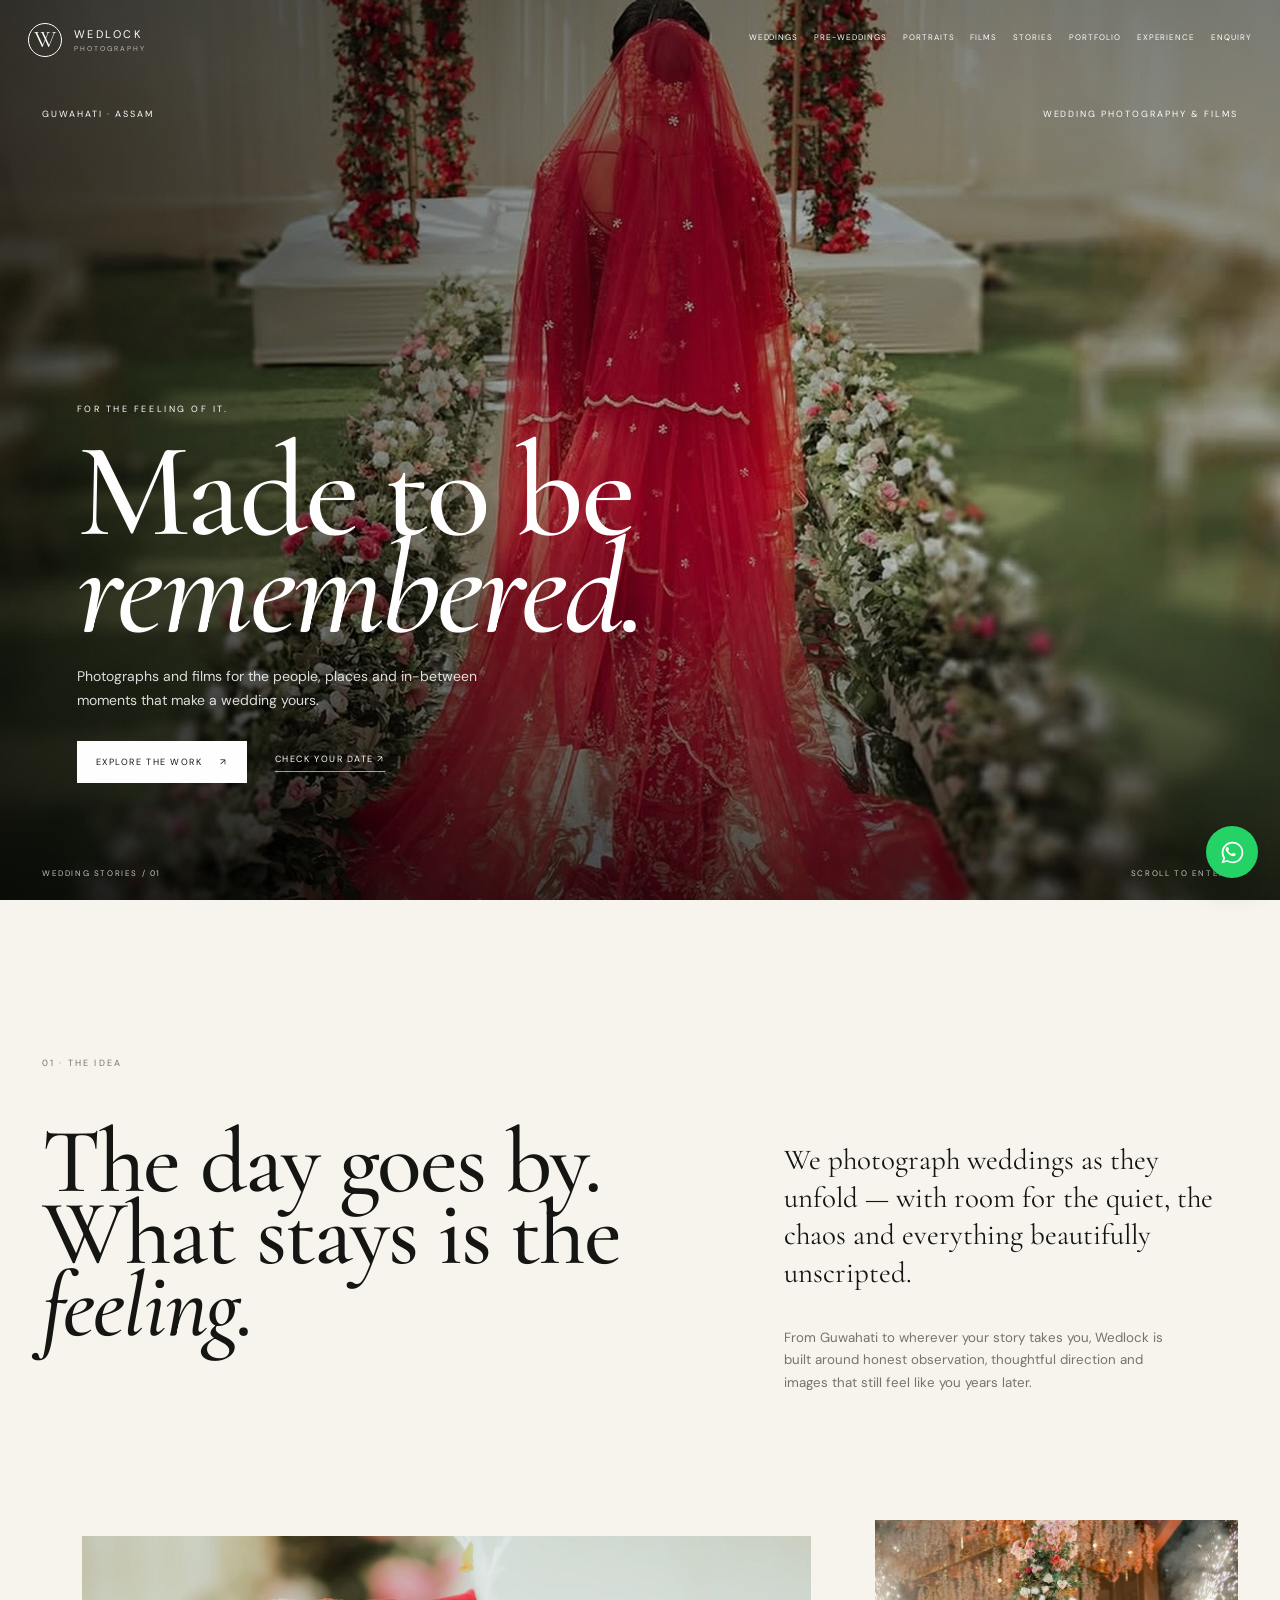
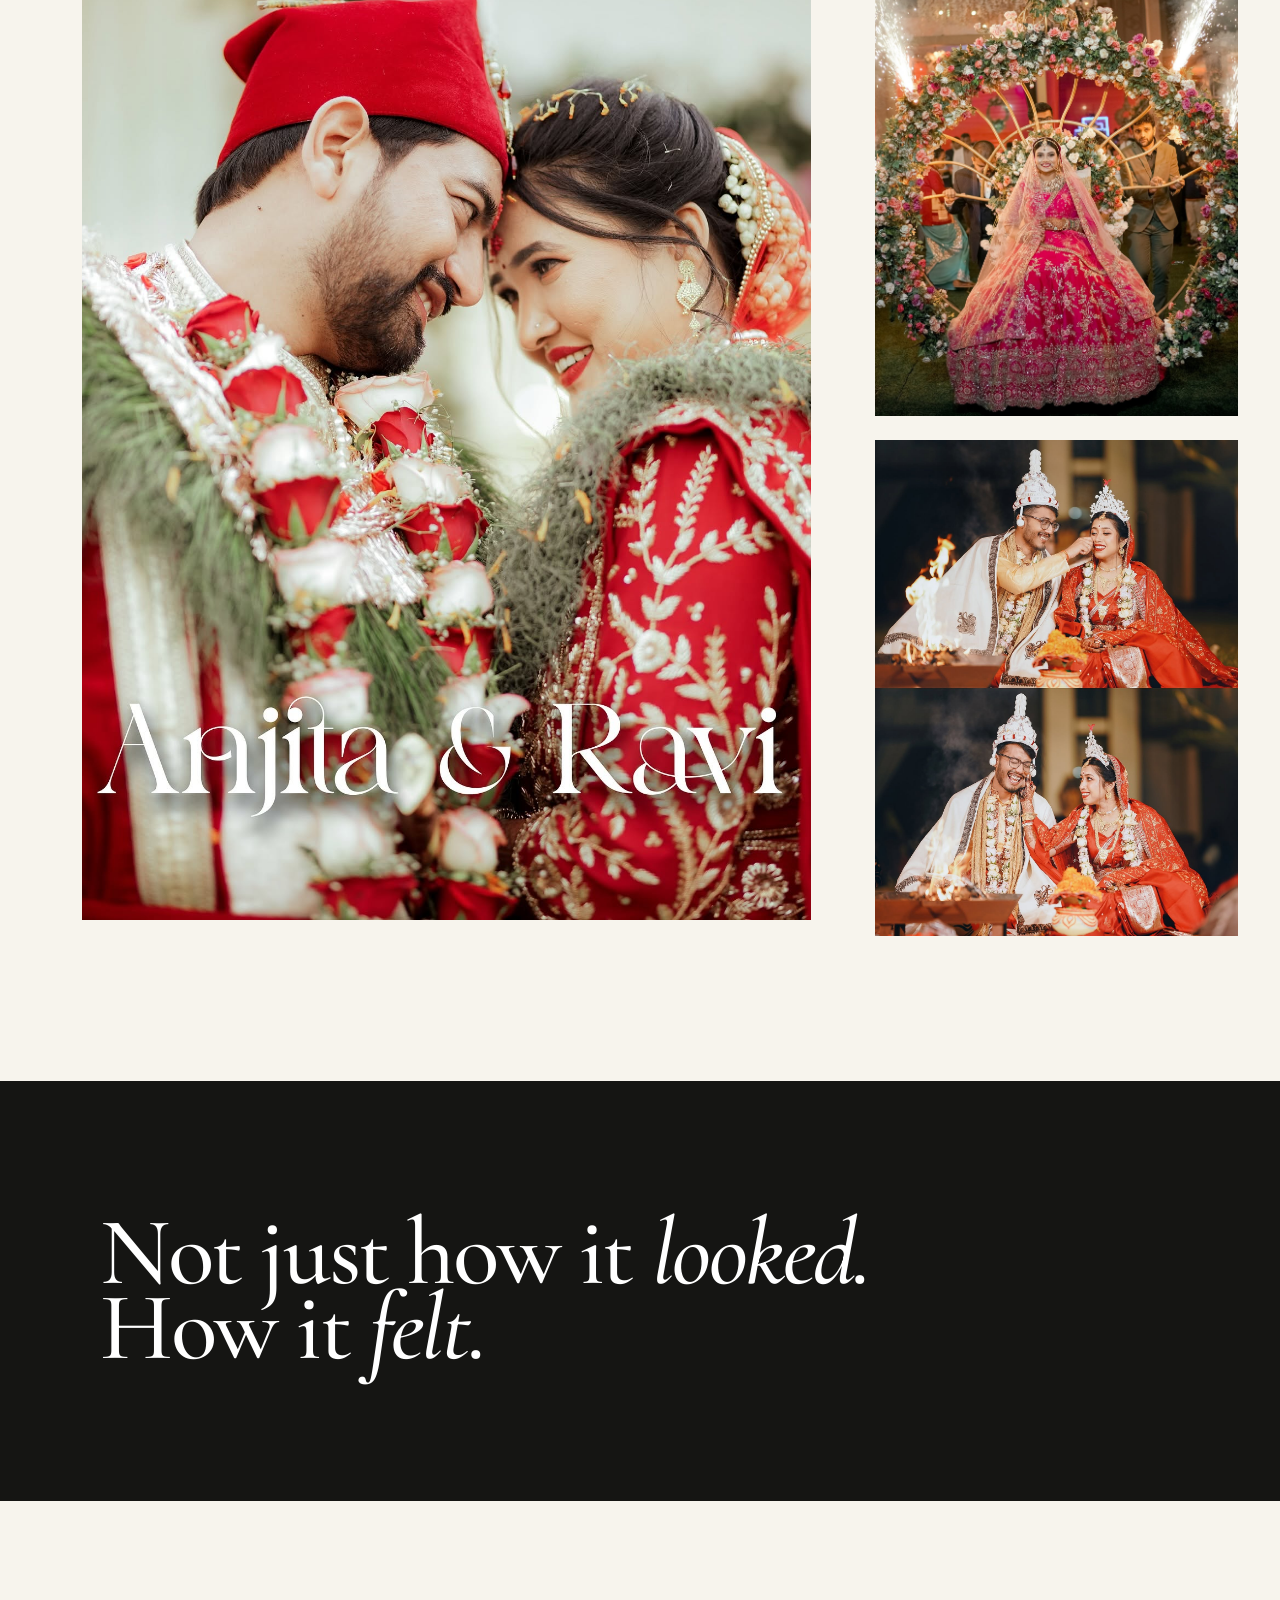
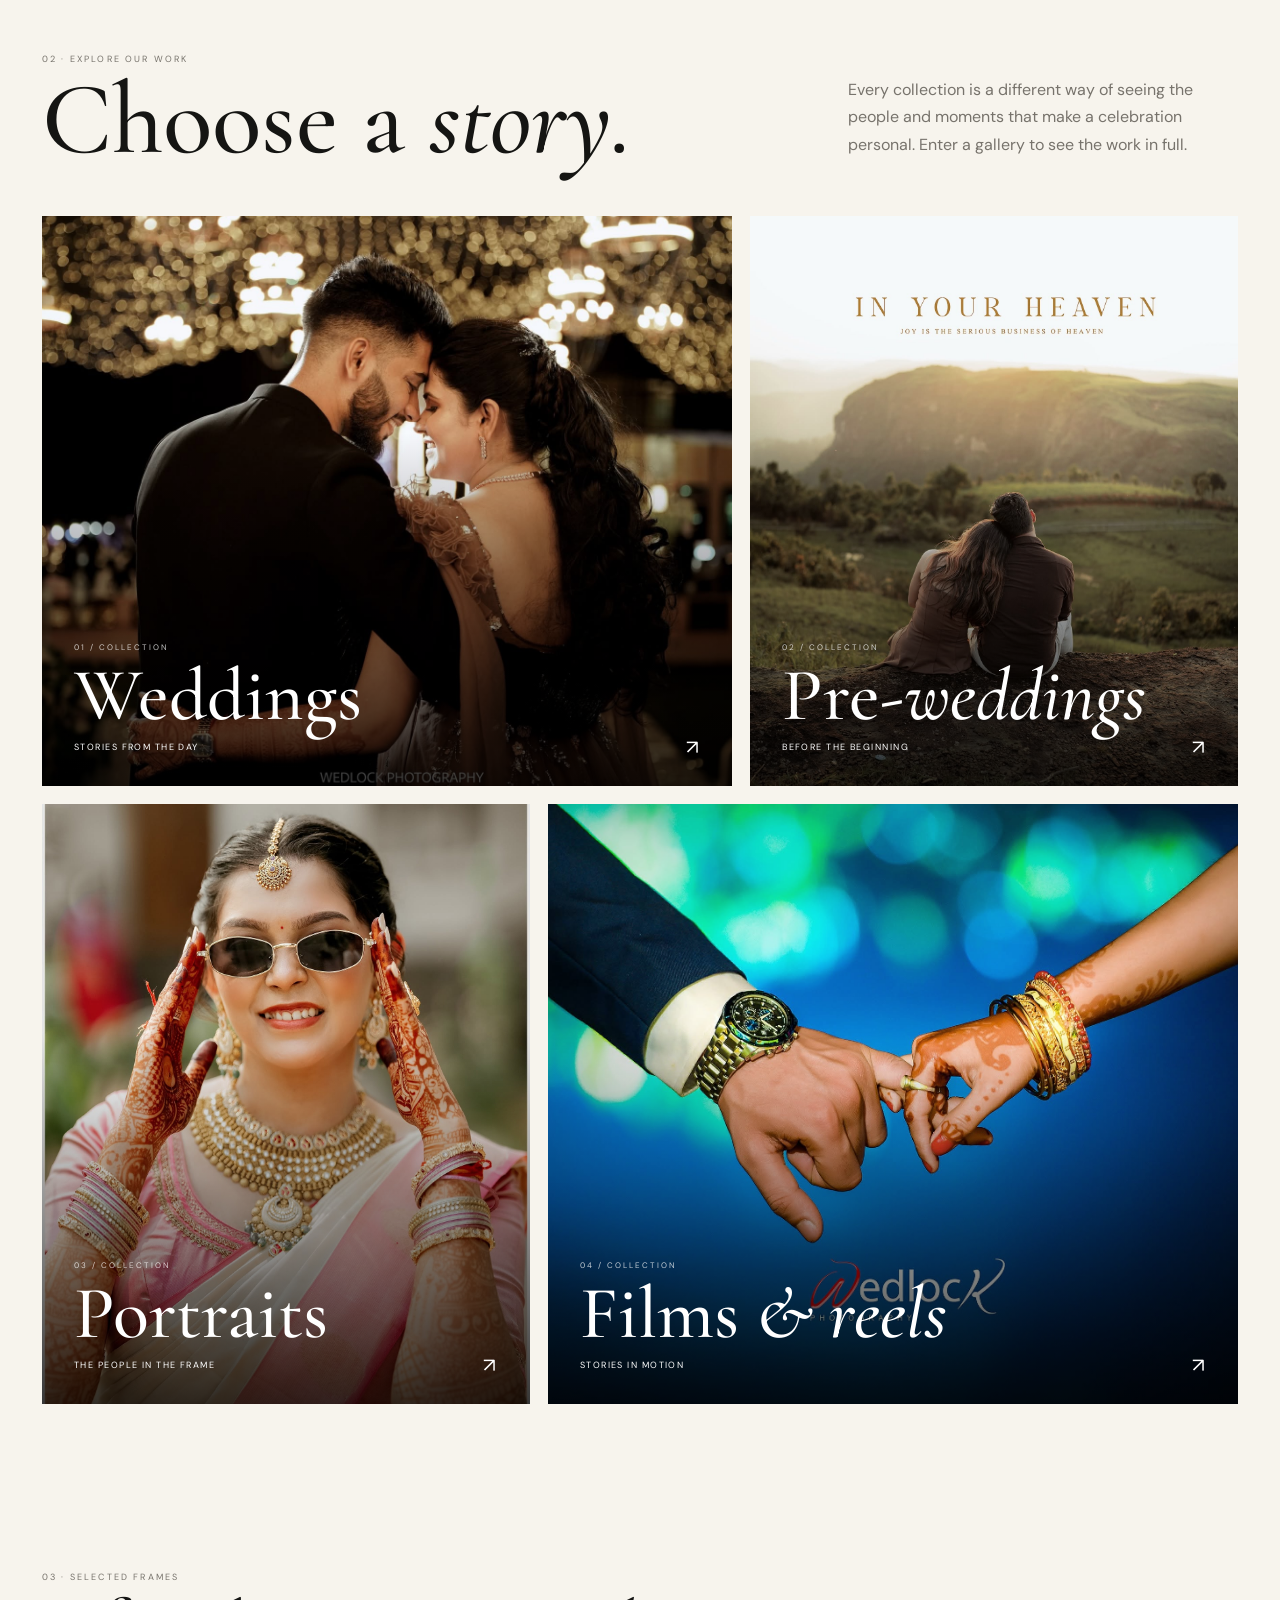
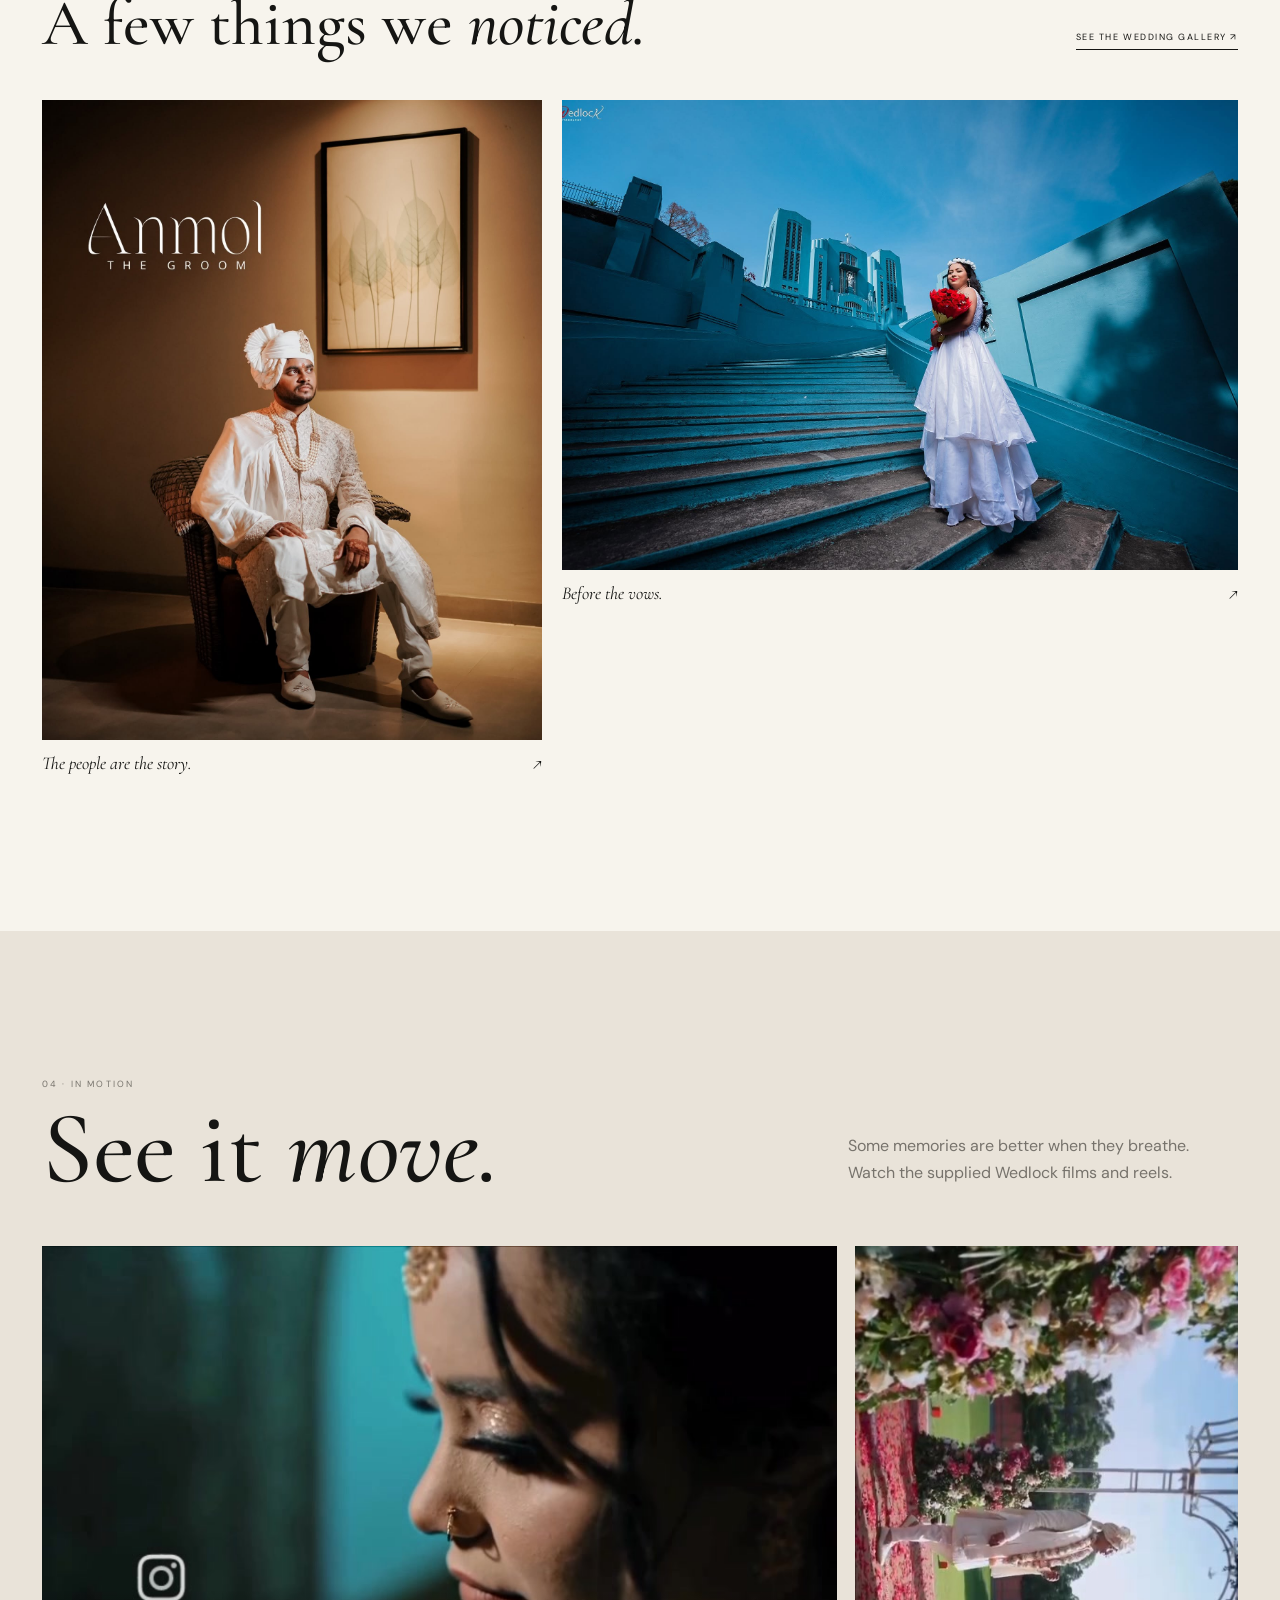
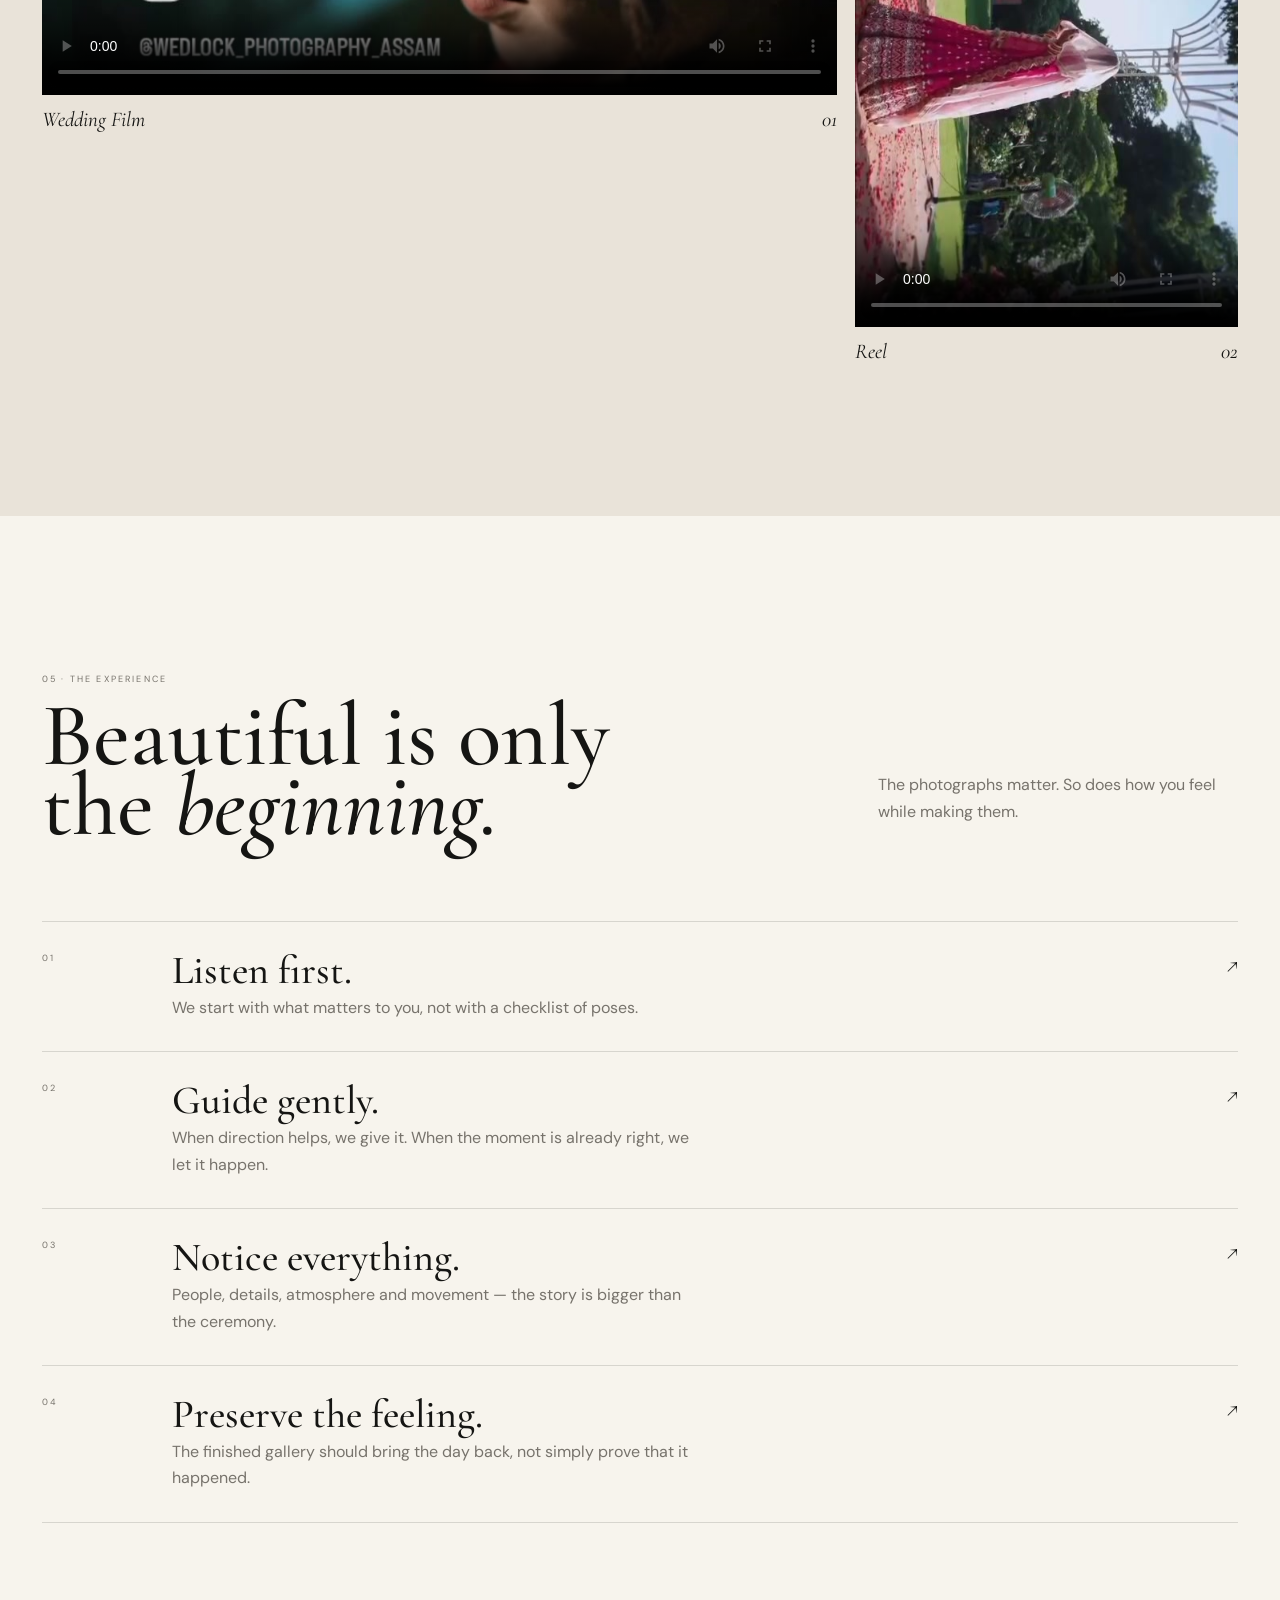
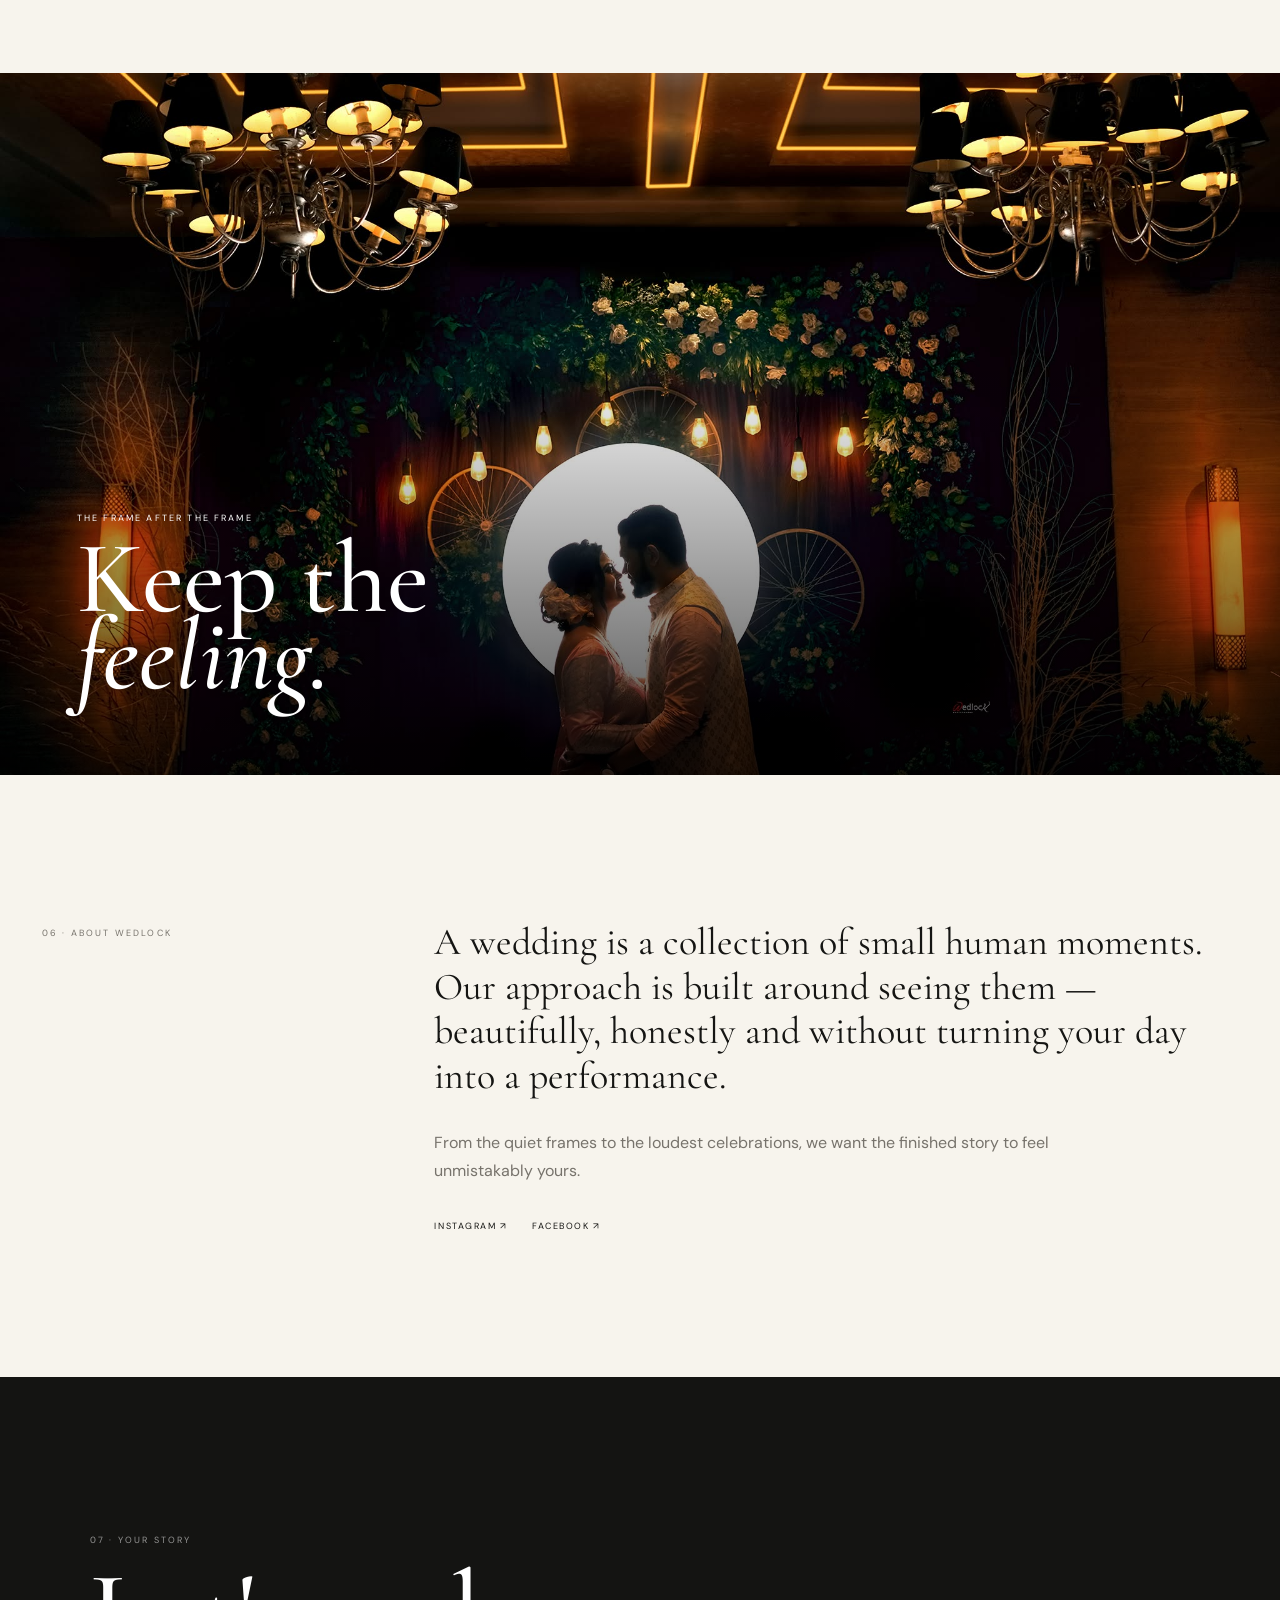
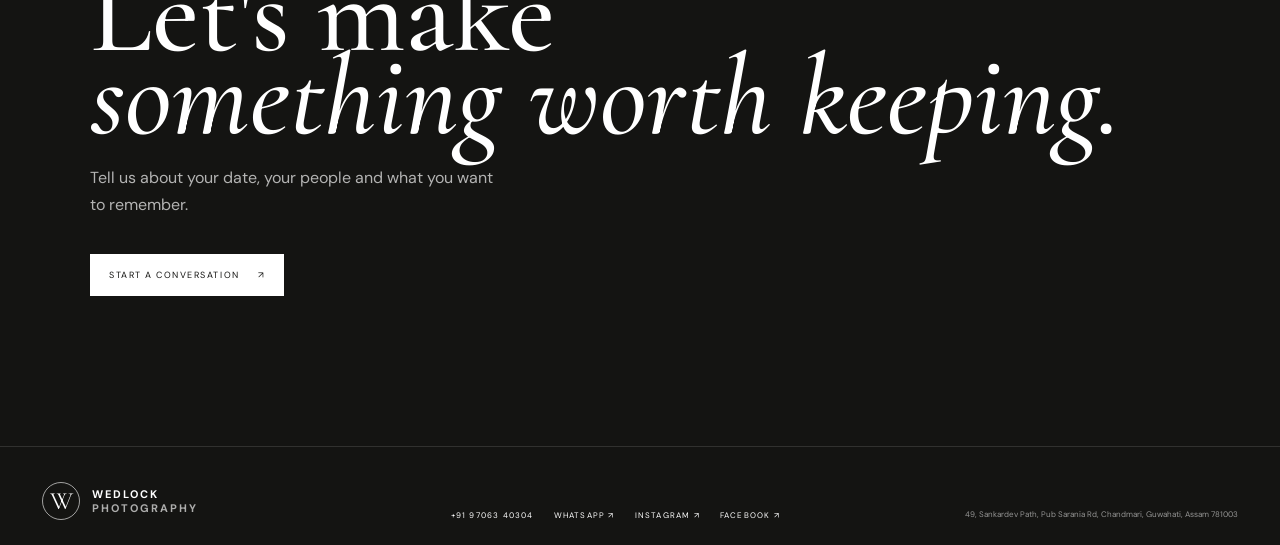
==== commit 6ac8ed7d: "Add files via upload" ====
--- a/index.html
+++ b/index.html
@@ -1,13 +1,11 @@
 <!doctype html><html lang="en"><head>
 <meta charset="utf-8"><meta name="viewport" content="width=device-width,initial-scale=1,viewport-fit=cover"><meta name="theme-color" content="#151513">
 <title>Wedlock Photography — Guwahati Wedding Photography & Films</title><meta name="description" content="Wedlock Photography — wedding photography and cinematic films in Guwahati, Assam. Stories photographed with an editorial eye and a documentary heart.">
-<link rel="canonical" href="https://googly-oss.github.io/WedlocK-photography-update/index.html"><meta property="og:title" content="Wedlock Photography — Guwahati Wedding Photography & Films"><meta property="og:description" content="Wedding stories photographed and filmed with an editorial eye and a documentary heart."><meta property="og:type" content="website"><meta property="og:url" content="https://googly-oss.github.io/WedlocK-photography-update/index.html"><meta property="og:image" content="assets/hero-cover.jpg"><meta name="twitter:card" content="summary_large_image">
-<link rel="preconnect" href="https://fonts.googleapis.com"><link rel="preconnect" href="https://fonts.gstatic.com" crossorigin><link href="https://fonts.googleapis.com/css2?family=Cormorant+Garamond:ital,wght@0,400;0,500;0,600;1,400;1,500&family=DM+Sans:wght@400;500;600&display=swap" rel="stylesheet"><link rel="stylesheet" href="style.css"><style>
-.cover-reel{position:absolute;z-index:8;right:34px;bottom:82px;width:190px;aspect-ratio:9/16;background:#090909;overflow:hidden;box-shadow:0 18px 55px rgba(0,0,0,.38);border:1px solid rgba(255,255,255,.22)}.cover-reel video{width:100%;height:100%;display:block;object-fit:cover}.cover-reel:after{content:"";position:absolute;inset:0;background:linear-gradient(180deg,rgba(0,0,0,.18),transparent 45%,rgba(0,0,0,.45));pointer-events:none}.cover-reel-label{position:absolute;z-index:2;left:13px;right:13px;bottom:12px;color:#fff;display:flex;justify-content:space-between;align-items:center;font-size:8px;letter-spacing:.18em;text-transform:uppercase}.cover-reel-sound{position:absolute;z-index:3;right:10px;top:10px;border:1px solid rgba(255,255,255,.55);background:rgba(0,0,0,.38);backdrop-filter:blur(8px);color:#fff;border-radius:50%;width:34px;height:34px;display:grid;place-items:center;font-size:13px;cursor:pointer}.cover-reel-hint{position:absolute;z-index:2;left:12px;top:12px;color:#fff;font-size:7px;letter-spacing:.15em;text-transform:uppercase;opacity:.9}@media(max-width:900px){.cover-reel{right:16px;bottom:72px;width:112px}.cover-reel-sound{width:30px;height:30px;font-size:12px}.cover-reel-label{font-size:7px}}@media(max-width:560px){.cover-reel{right:14px;bottom:78px;width:100px}.cover-reel-hint{display:none}}
-</style>
+<link rel="canonical" href="https://googly-oss.github.io/WedlocK-photography-update/index.html"><meta property="og:title" content="Wedlock Photography — Guwahati Wedding Photography & Films"><meta property="og:description" content="Wedding stories photographed and filmed with an editorial eye and a documentary heart."><meta property="og:type" content="website"><meta property="og:url" content="https://googly-oss.github.io/WedlocK-photography-update/index.html"><meta property="og:image" content="assets/hero-cover-desktop.jpg"><meta name="twitter:card" content="summary_large_image">
+<link rel="preconnect" href="https://fonts.googleapis.com"><link rel="preconnect" href="https://fonts.gstatic.com" crossorigin><link href="https://fonts.googleapis.com/css2?family=Cormorant+Garamond:ital,wght@0,400;0,500;0,600;1,400;1,500&family=DM+Sans:wght@400;500;600&display=swap" rel="stylesheet"><link rel="stylesheet" href="style.css">
 </head><body id="top">
 <div class="grain"></div><div class="progress"><i></i></div>
-<header class="nav"><a class="brand" href="index.html" aria-label="Wedlock Photography home"><span class="brand-mark">W</span><span class="brand-text">Wedlock<small>Photography</small></span></a><nav class="site-nav" aria-label="Main navigation">
+<header class="nav"><a class="brand" href="index.html" aria-label="Wedlock Photography home"><span class="brand-mark">W</span><span class="brand-text">Wedlock<small>Photography</small></span></a><nav class="nav-links" aria-label="Main navigation">
   <a href="weddings.html">Weddings</a>
   <a href="pre-weddings.html">Pre-Weddings</a>
   <a href="portraits.html">Portraits</a>
@@ -17,25 +15,20 @@
   <a href="index.html#experience">Experience</a>
   <a href="index.html#contact">Enquiry</a>
 </nav><button class="menu" aria-expanded="false" aria-controls="mobile-panel">Menu</button></header>
-<div class="mobile-panel" id="mobile-panel"><a href="#work">Work</a><a href="weddings.html">Weddings</a><a href="pre-weddings.html">Pre-Weddings</a><a href="portraits.html">Portraits</a><a href="films.html">Films</a><a href="#about">About</a><a href="#contact">Enquire</a></div>
+<div class="mobile-panel" id="mobile-panel"><span class="mobile-menu-label">Navigate</span><a href="weddings.html">Weddings</a><a href="pre-weddings.html">Pre-Weddings</a><a href="portraits.html">Portraits</a><a href="films.html">Films</a><a href="index.html#stories">Stories</a><a href="index.html#portfolio">Portfolio</a><a href="index.html#experience">Experience</a><a href="index.html#contact">Enquiry</a></div>
 <main>
-<section class="hero"><div class="cover-reel" aria-label="Wedlock Photography reel"><video id="cover-reel-video" autoplay loop playsinline preload="auto" poster="assets/videos/reel-poster-v2.jpg"><source src="assets/videos/wedlock-reel-corrected.mp4" type="video/mp4"></video><button class="cover-reel-sound" id="cover-reel-sound" type="button" aria-label="Turn reel sound on">🔊</button><span class="cover-reel-hint">A story in motion</span><div class="cover-reel-label"><span>Reel</span><span>↗</span></div></div><img src="assets/hero-cover.jpg" alt="Bride in a red veil walking toward a floral wedding mandap"><div class="hero-meta"><span>Guwahati · Assam</span><span>Wedding Photography & Films</span></div><div class="hero-content"><span class="eyebrow">For the feeling of it.</span><h1>Made to be<br><em>remembered.</em></h1><p>Photographs and films for the people, places and in-between moments that make a wedding yours.</p><div class="actions"><a class="button" href="#work">Explore the work <span>↗</span></a><a class="underlink" href="https://wa.me/919706340304?text=Hi%20Wedlock%20Photography%2C%20I%27d%20like%20to%20check%20my%20wedding%20date." target="_blank" rel="noopener" aria-label="Check your date on WhatsApp">Check your date <span>↗</span></a></div></div><div class="hero-reel" aria-label="Wedlock Photography reel">
-<video id="heroReel" autoplay muted loop playsinline preload="auto" poster="assets/videos/reel-poster-v2.jpg">
-<source src="assets/videos/wedlock-reel-corrected.mp4" type="video/mp4">
-</video>
-<button class="hero-reel-sound" id="heroReelSound" type="button" aria-label="Turn reel sound on">Sound</button>
-</div>
+<section class="hero"><picture class="hero-picture"><source media="(max-width: 700px)" srcset="assets/hero-cover-mobile.jpg"><source media="(min-width: 701px)" srcset="assets/hero-cover-desktop.jpg"><img src="assets/hero-cover-desktop.jpg" alt="Bride in a red veil walking toward a floral wedding mandap"></picture><div class="hero-meta"><span>Guwahati · Assam</span><span>Wedding Photography & Films</span></div><div class="hero-content"><span class="eyebrow">For the feeling of it.</span><h1>Made to be<br><em>remembered.</em></h1><p>Photographs and films for the people, places and in-between moments that make a wedding yours.</p><div class="actions"><a class="button" href="#portfolio">Explore the work <span>↗</span></a><a class="underlink" href="https://wa.me/919706340304?text=Hi%20Wedlock%20Photography%2C%20I%27d%20like%20to%20check%20my%20wedding%20date." target="_blank" rel="noopener" aria-label="Check your date on WhatsApp">Check your date <span>↗</span></a></div></div>
 <div class="hero-foot"><span>Wedding stories / 01</span><span>Scroll to enter ↓</span></div></section>
 <section class="intro wrap"><span class="kicker">01 · The idea</span><div class="intro-grid"><h2 class="display">The day goes by.<br>What stays is the <em>feeling.</em></h2><div class="intro-copy"><p>We photograph weddings as they unfold — with room for the quiet, the chaos and everything beautifully unscripted.</p><small>From Guwahati to wherever your story takes you, Wedlock is built around honest observation, thoughtful direction and images that still feel like you years later.</small></div></div></section>
 <section class="feature wrap"><div class="feature-grid"><figure class="feature-main"><img src="assets/489008714_18303630982235892_7115099439980177030_n.jpg" alt="Couple in red wedding attire" loading="lazy"><figcaption><span>A wedding, in close detail.</span><span>01 / 03</span></figcaption></figure><div class="feature-side"><figure><img src="assets/476832887_1030130719155169_2231081494425700678_n.jpg" alt="Bride beneath a floral canopy" loading="lazy"><figcaption><span>Under the flowers.</span></figcaption></figure><figure><img src="assets/476478696_18297188137235892_8116715826056152956_n.jpg" alt="Couple during a wedding ceremony" loading="lazy"><figcaption><span>In the middle of it.</span></figcaption></figure></div></div></section>
 <section class="statement"><div class="statement-inner"><p>Not just how it <em>looked.</em><br>How it <em>felt.</em></p></div></section>
-<section class="archive" id="work"><div class="wrap"><div class="archive-head"><div><span class="kicker">02 · Explore our work</span><h2>Choose a <em>story.</em></h2></div><p>Every collection is a different way of seeing the people and moments that make a celebration personal. Enter a gallery to see the work in full.</p></div><div class="category-grid">
+<section class="archive" id="portfolio"><div class="wrap"><div class="archive-head"><div><span class="kicker">02 · Explore our work</span><h2>Choose a <em>story.</em></h2></div><p>Every collection is a different way of seeing the people and moments that make a celebration personal. Enter a gallery to see the work in full.</p></div><div class="category-grid">
 <a class="category" href="weddings.html"><img src="assets/673116682_18353572582235892_1438724044032364556_n.jpg" alt="Wedding reception couple" loading="lazy"><div class="category-content"><span class="category-no">01 / COLLECTION</span><h3>Weddings</h3><div class="category-meta"><b>Stories from the day</b><span class="arrow">↗</span></div></div></a>
 <a class="category" href="pre-weddings.html"><img src="assets/731239330_18362867773235892_8558618630797494442_n.jpg" alt="Couple in a wide pre-wedding landscape" loading="lazy"><div class="category-content"><span class="category-no">02 / COLLECTION</span><h3>Pre-<em>weddings</em></h3><div class="category-meta"><b>Before the beginning</b><span class="arrow">↗</span></div></div></a>
 <a class="category" href="portraits.html"><img src="assets/746791389_18365890123235892_8615561848903815686_n.jpg" alt="Bridal portrait" loading="lazy"><div class="category-content"><span class="category-no">03 / COLLECTION</span><h3>Portraits</h3><div class="category-meta"><b>The people in the frame</b><span class="arrow">↗</span></div></div></a>
 <a class="category" href="films.html"><img src="assets/502936986_3991486881168148_254042313940759573_n.jpg" alt="Wedding rings and details" loading="lazy"><div class="category-content"><span class="category-no">04 / COLLECTION</span><h3>Films <em>& reels</em></h3><div class="category-meta"><b>Stories in motion</b><span class="arrow">↗</span></div></div></a>
 </div></div></section>
-<section class="stories wrap"><div class="stories-head"><div><span class="kicker">03 · Selected frames</span><h2>A few things we <em>noticed.</em></h2></div><a class="underlink" style="color:inherit;border-color:var(--ink)" href="weddings.html">See the wedding gallery ↗</a></div><div class="story-grid"><a class="story-card" href="portraits.html"><figure><img src="assets/589018174_18335563213235892_2361226160045509008_n.jpg" alt="Groom portrait" loading="lazy"></figure><figcaption><span>The people are the story.</span><span>↗</span></figcaption></a><a class="story-card" href="pre-weddings.html"><figure><img src="assets/53300017_2195380244112163_5619985228169740288_n.jpg" alt="Couple against blue architecture" loading="lazy"></figure><figcaption><span>Before the vows.</span><span>↗</span></figcaption></a></div></section>
+<section class="stories wrap" id="stories"><div class="stories-head"><div><span class="kicker">03 · Selected frames</span><h2>A few things we <em>noticed.</em></h2></div><a class="underlink" style="color:inherit;border-color:var(--ink)" href="weddings.html">See the wedding gallery ↗</a></div><div class="story-grid"><a class="story-card" href="portraits.html"><figure><img src="assets/589018174_18335563213235892_2361226160045509008_n.jpg" alt="Groom portrait" loading="lazy"></figure><figcaption><span>The people are the story.</span><span>↗</span></figcaption></a><a class="story-card" href="pre-weddings.html"><figure><img src="assets/53300017_2195380244112163_5619985228169740288_n.jpg" alt="Couple against blue architecture" loading="lazy"></figure><figcaption><span>Before the vows.</span><span>↗</span></figcaption></a></div></section>
 <section class="films"><div class="wrap"><span class="kicker">04 · In motion</span><div class="archive-head" style="margin-top:18px;margin-bottom:0"><div><h2 style="margin-top:0">See it <em>move.</em></h2></div><p>Some memories are better when they breathe. Watch the supplied Wedlock films and reels.</p></div><div class="films-grid"><figure class="film"><video controls playsinline preload="metadata" poster="assets/videos/film-poster-v2.jpg"><source src="assets/videos/wedlock-wedding-film.mp4" type="video/mp4"></video><figcaption><span>Wedding Film</span><span>01</span></figcaption></figure><figure class="film"><video controls playsinline preload="metadata" poster="assets/videos/reel-poster-v2.jpg"><source src="assets/videos/wedlock-reel-corrected.mp4" type="video/mp4"></video><figcaption><span>Reel</span><span>02</span></figcaption></figure></div></div></section>
 <section class="experience wrap"><div class="experience-top"><div><span class="kicker">05 · The experience</span><h2>Beautiful is only<br>the <em>beginning.</em></h2></div><p>The photographs matter. So does how you feel while making them.</p></div><div class="steps"><article class="step"><span class="step-no">01</span><div><h3>Listen first.</h3><p>We start with what matters to you, not with a checklist of poses.</p></div><span class="step-arrow">↗</span></article><article class="step"><span class="step-no">02</span><div><h3>Guide gently.</h3><p>When direction helps, we give it. When the moment is already right, we let it happen.</p></div><span class="step-arrow">↗</span></article><article class="step"><span class="step-no">03</span><div><h3>Notice everything.</h3><p>People, details, atmosphere and movement — the story is bigger than the ceremony.</p></div><span class="step-arrow">↗</span></article><article class="step"><span class="step-no">04</span><div><h3>Preserve the feeling.</h3><p>The finished gallery should bring the day back, not simply prove that it happened.</p></div><span class="step-arrow">↗</span></article></div></section>
 <section class="closing-image"><img src="assets/475550807_3874298522886985_5923663346408873451_n.jpg" alt="Couple during a warm wedding reception" loading="lazy"><div class="closing-copy"><span class="kicker" style="color:#fff">The frame after the frame</span><strong>Keep the<br><em>feeling.</em></strong></div></section>
@@ -44,5 +37,4 @@
 </main>
 <footer class="footer"><div class="footer-brand"><span>W</span><strong>WEDLOCK<br><em>PHOTOGRAPHY</em></strong></div><div class="footer-links"><a href="tel:+919706340304">+91 97063 40304</a><a href="https://wa.me/919706340304" target="_blank" rel="noopener">WhatsApp ↗</a><a href="https://www.instagram.com/wedlock_photography_assam/" target="_blank" rel="noopener">Instagram ↗</a><a href="https://www.facebook.com/wedlockphotography2018" target="_blank" rel="noopener">Facebook ↗</a></div><div class="footer-meta">49, Sankardev Path, Pub Sarania Rd, Chandmari, Guwahati, Assam 781003</div></footer>
 <a class="float-wa" href="https://wa.me/919706340304?text=Hi%20Wedlock%20Photography%2C%20I%27d%20like%20to%20check%20my%20wedding%20date." target="_blank" rel="noopener" aria-label="WhatsApp Wedlock Photography"><svg viewBox="0 0 32 32" aria-hidden="true"><path fill="currentColor" d="M19.11 17.2c-.29-.15-1.72-.85-1.99-.95-.27-.1-.46-.15-.66.15-.19.29-.75.95-.92 1.14-.17.19-.34.22-.63.07-.29-.15-1.22-.45-2.32-1.43-.86-.77-1.44-1.72-1.61-2.01-.17-.29-.02-.45.13-.6.13-.13.29-.34.44-.51.15-.17.19-.29.29-.49.1-.19.05-.36-.02-.51-.07-.15-.66-1.59-.9-2.18-.24-.58-.48-.5-.66-.51h-.56c-.19 0-.49.07-.75.36-.27.29-1.02 1-1.02 2.43s1.05 2.82 1.19 3.02c.15.19 2.06 3.14 4.99 4.4.7.3 1.24.48 1.67.61.7.22 1.34.19 1.84.12.56-.08 1.72-.7 1.96-1.38.24-.68.24-1.26.17-1.38-.07-.12-.27-.19-.56-.34z"/><path fill="currentColor" d="M16.01 3.2c-7.06 0-12.8 5.74-12.8 12.8 0 2.26.59 4.47 1.72 6.41L3.08 28.8l6.55-1.72a12.74 12.74 0 0 0 6.38 1.72h.01c7.05 0 12.79-5.74 12.79-12.8S23.06 3.2 16.01 3.2zm0 23.46h-.01a10.61 10.61 0 0 1-5.41-1.47l-.39-.23-3.89 1.02 1.04-3.79-.25-.39a10.65 10.65 0 1 1 8.91 4.86z"/></svg></a><script>
-(function(){const v=document.getElementById('cover-reel-video'),b=document.getElementById('cover-reel-sound');if(!v)return;v.muted=false;const start=()=>{const p=v.play();if(p&&p.catch)p.catch(()=>{v.muted=true;v.play().catch(()=>{});b.textContent='🔇';});};start();b&&b.addEventListener('click',e=>{e.stopPropagation();v.muted=!v.muted;if(!v.muted){v.play().catch(()=>{});b.textContent='🔊';}else b.textContent='🔇';});document.addEventListener('visibilitychange',()=>{if(!document.hidden){v.play().catch(()=>{});}});})();
 </script><script src="script.js"></script><button class="back-to-top" id="backToTop" type="button" aria-label="Back to top" title="Back to top">↑</button></body></html>
--- a/style.css
+++ b/style.css
@@ -4,92 +4,51 @@
 
 .mobile-panel{position:fixed;inset:0;background:var(--paper);color:var(--ink);z-index:140;display:none;padding:120px 28px 40px;flex-direction:column;gap:22px}.mobile-panel.open{display:flex}.mobile-panel a{font:500 48px/.8 var(--serif)}
 
-/* Hero reel — premium side treatment */
-.hero-reel{
-  position:absolute;
-  z-index:4;
-  right:clamp(28px,5vw,72px);
-  top:50%;
-  transform:translateY(-50%);
-  width:clamp(145px,15vw,235px);
-  aspect-ratio:9/16;
-  overflow:hidden;
-  background:#0d0d0c;
-  box-shadow:0 24px 70px rgba(0,0,0,.34);
-}
-.hero-reel video{
-  width:100%;
-  height:100%;
-  display:block;
-  object-fit:cover;
-}
-.hero-reel-sound{
-  position:absolute;
-  left:12px;
-  bottom:12px;
-  border:1px solid rgba(255,255,255,.65);
-  background:rgba(0,0,0,.38);
-  color:#fff;
-  padding:8px 10px;
-  font:8px/1 var(--sans);
-  letter-spacing:.16em;
-  text-transform:uppercase;
-  cursor:pointer;
-  backdrop-filter:blur(8px);
-}
-.hero-reel-sound.is-on{
-  background:rgba(255,255,255,.92);
-  color:var(--ink);
-}
-@media (max-width: 900px){
-  .hero-reel{
-    right:18px;
-    top:52%;
-    width:clamp(118px,31vw,165px);
-  }
-  .hero-reel-sound{
-    left:8px;
-    bottom:8px;
-    padding:7px 8px;
-    font-size:7px;
-  }
-}
-@media (max-width: 600px){
-  .hero-reel{
-    right:14px;
-    top:52%;
-    width:116px;
-    box-shadow:0 16px 42px rgba(0,0,0,.32);
-  }
-  .hero-reel-sound{
-    padding:6px 7px;
-    letter-spacing:.12em;
-  }
-}
-@media (prefers-reduced-motion: reduce){
-  .hero-reel video{animation:none}
-}
 
 /* Reliable back-to-top control */
 .back-to-top{position:fixed;right:22px;bottom:88px;z-index:146;width:48px;height:48px;border:1px solid rgba(21,21,19,.22);background:rgba(247,244,237,.94);color:var(--ink);backdrop-filter:blur(12px);display:grid;place-items:center;font-size:20px;line-height:1;cursor:pointer;opacity:0;visibility:hidden;transform:translateY(10px);transition:opacity .3s ease,visibility .3s ease,transform .3s ease,background .2s ease}.back-to-top.show{opacity:1;visibility:visible;transform:translateY(0)}.back-to-top:hover{background:#fff}.back-to-top:focus-visible{outline:2px solid currentColor;outline-offset:3px}@media(max-width:560px){.back-to-top{right:16px;bottom:88px;width:44px;height:44px;font-size:18px}}
 
-/* Expanded top navigation */
-.site-nav{
-  display:flex;
-  align-items:center;
-  justify-content:flex-end;
-  gap:clamp(14px,1.7vw,28px);
-  white-space:nowrap;
+
+/* Final responsive polish */
+.hero-picture{position:absolute;inset:0;display:block;overflow:hidden}
+.hero-picture img{position:absolute;inset:0;width:100%;height:100%;object-fit:cover;object-position:center center;transform:none}
+.mobile-panel{overflow-y:auto;padding:110px 28px 36px;gap:18px}
+.mobile-menu-label{font-size:8px;letter-spacing:.24em;text-transform:uppercase;color:var(--muted);margin-bottom:8px}
+.mobile-panel a{font:500 clamp(38px,10vw,52px)/.82 var(--serif)}
+@media(max-width:1200px) and (min-width:981px){.nav{padding-left:28px;padding-right:28px}.nav-links{gap:15px}.nav-links a{font-size:8px;letter-spacing:.13em}.brand{gap:9px}.brand-text{font-size:10px}}
+
+
+/* FINAL CLIENT-PRESENTATION POLISH */
+/* The cover is now a clean full-bleed hero: no side reel competing with the main photograph. */
+.hero-picture img{object-fit:cover;object-position:center 50%;transform:none}
+.hero-content{max-width:620px}
+/* Keep the complete desktop navigation visible on laptop widths without clipping. */
+@media (min-width:981px){
+  .nav{gap:18px;padding-left:28px;padding-right:28px}
+  .brand{flex:0 0 auto}
+  .nav-links{flex:1;justify-content:flex-end;gap:clamp(10px,1.25vw,20px);min-width:0}
+  .nav-links a{font-size:8px;letter-spacing:.12em;white-space:nowrap}
 }
-.site-nav a{
-  display:inline-block;
+@media (min-width:981px) and (max-width:1100px){
+  .nav{padding-left:20px;padding-right:20px;gap:12px}
+  .brand{gap:8px}
+  .brand-mark{width:30px;height:30px;font-size:21px}
+  .brand-text{font-size:9px;letter-spacing:.17em}
+  .nav-links{gap:10px}
+  .nav-links a{font-size:7px;letter-spacing:.09em}
 }
-@media (max-width: 980px){
-  .site-nav{
-    gap:14px;
-    overflow-x:auto;
-    max-width:72vw;
-    scrollbar-width:none;
-  }
-  .site-nav::-webkit-scrollbar{display:none}
+/* Tablet/mobile: navigation collapses exactly to the clean Menu treatment. */
+@media (max-width:980px){
+  .nav{padding:18px 20px}
+  .nav-links{display:none}
+  .menu{display:block}
+  .hero-content{left:20px;right:20px;max-width:620px}
+  .hero-picture img{object-position:center 46%}
 }
+@media (max-width:700px){
+  .hero-picture img{object-position:center 45%}
+  .hero-content{bottom:16vh}
+}
+@media (max-width:420px){
+  .hero-content{bottom:17vh}
+}
